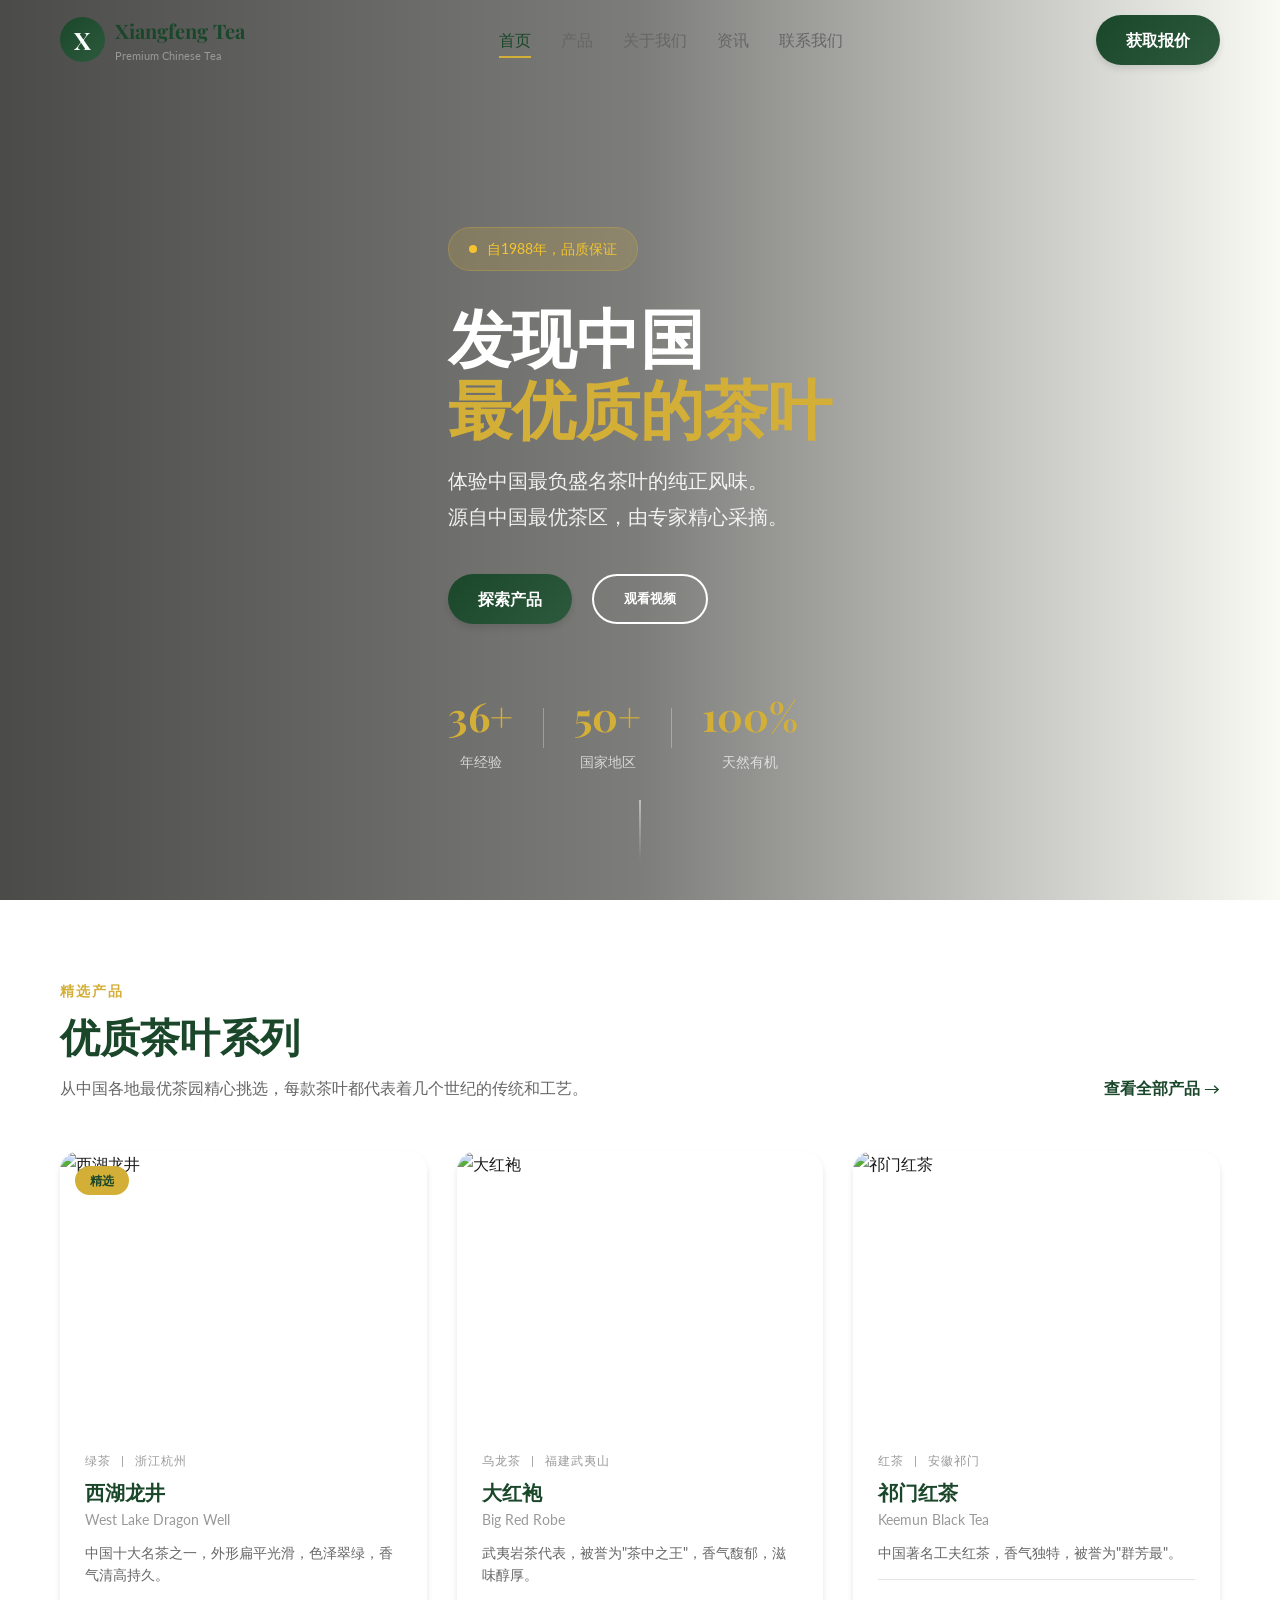
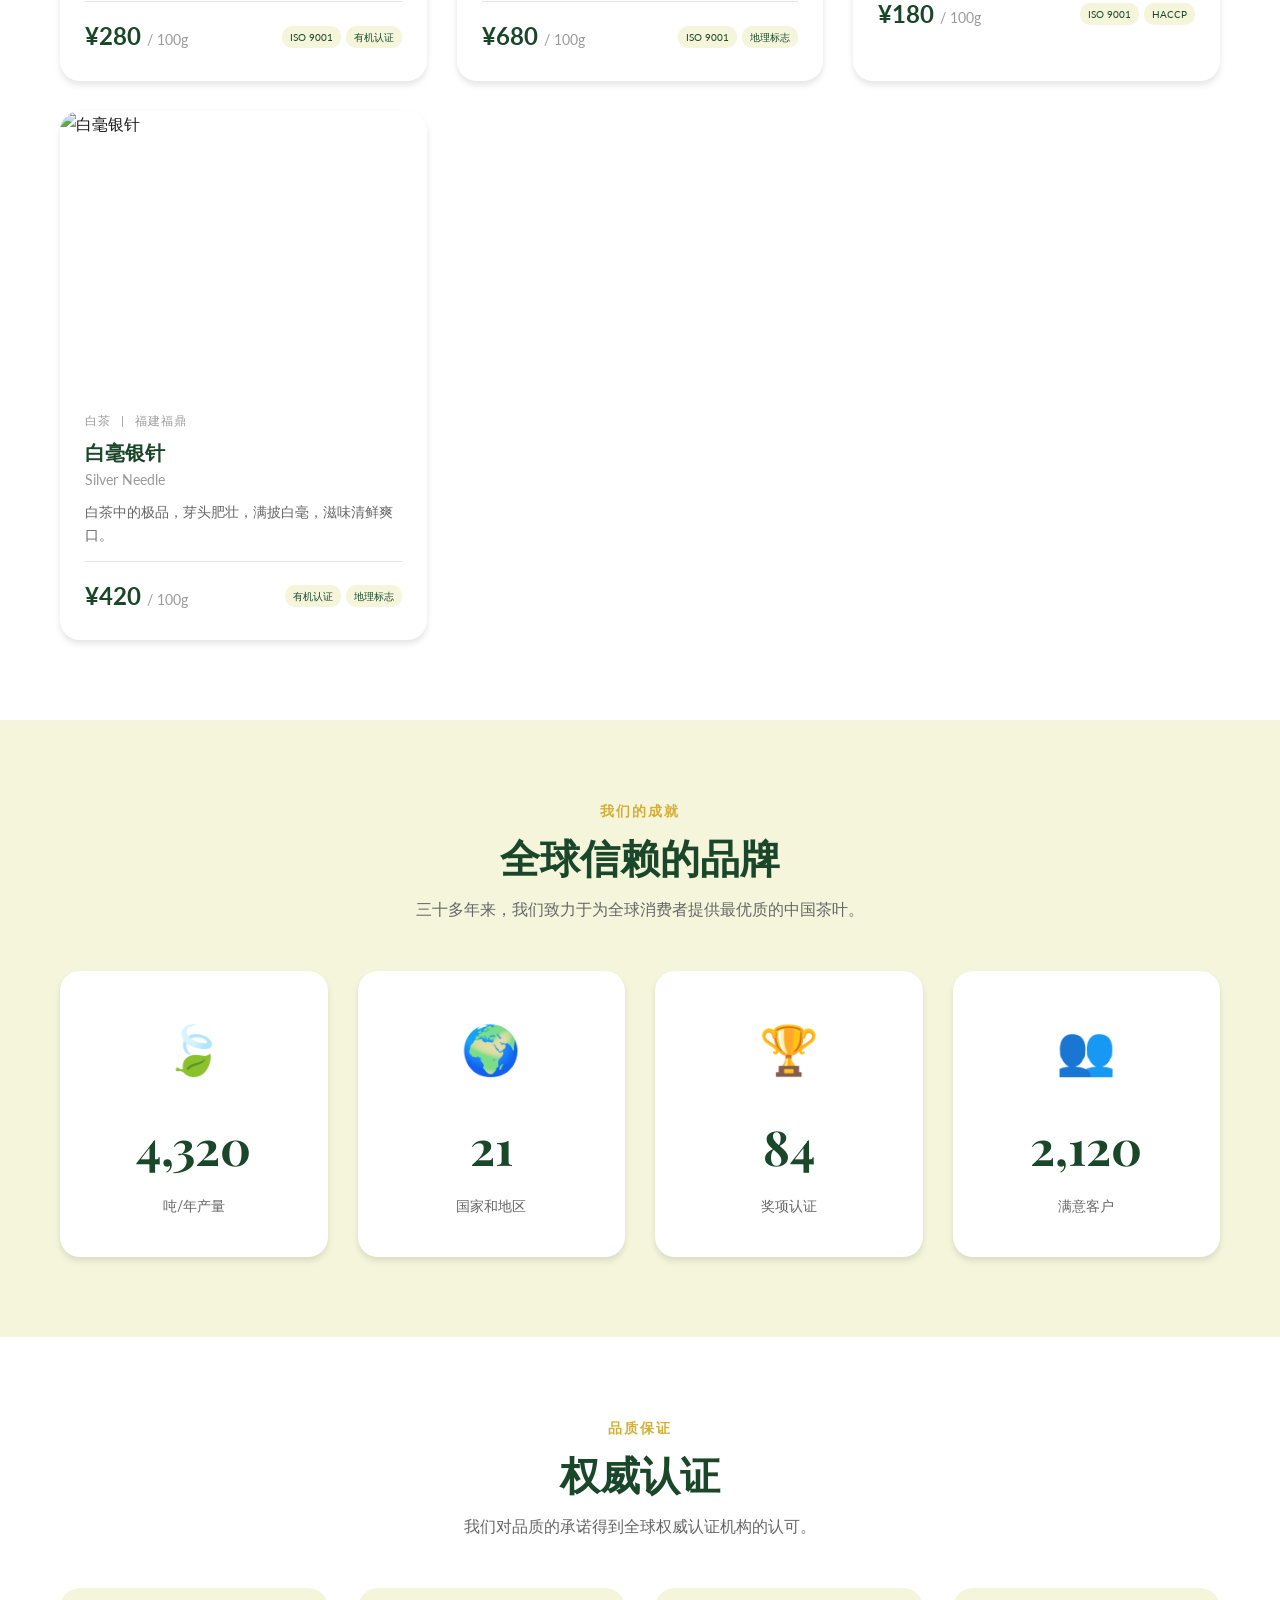
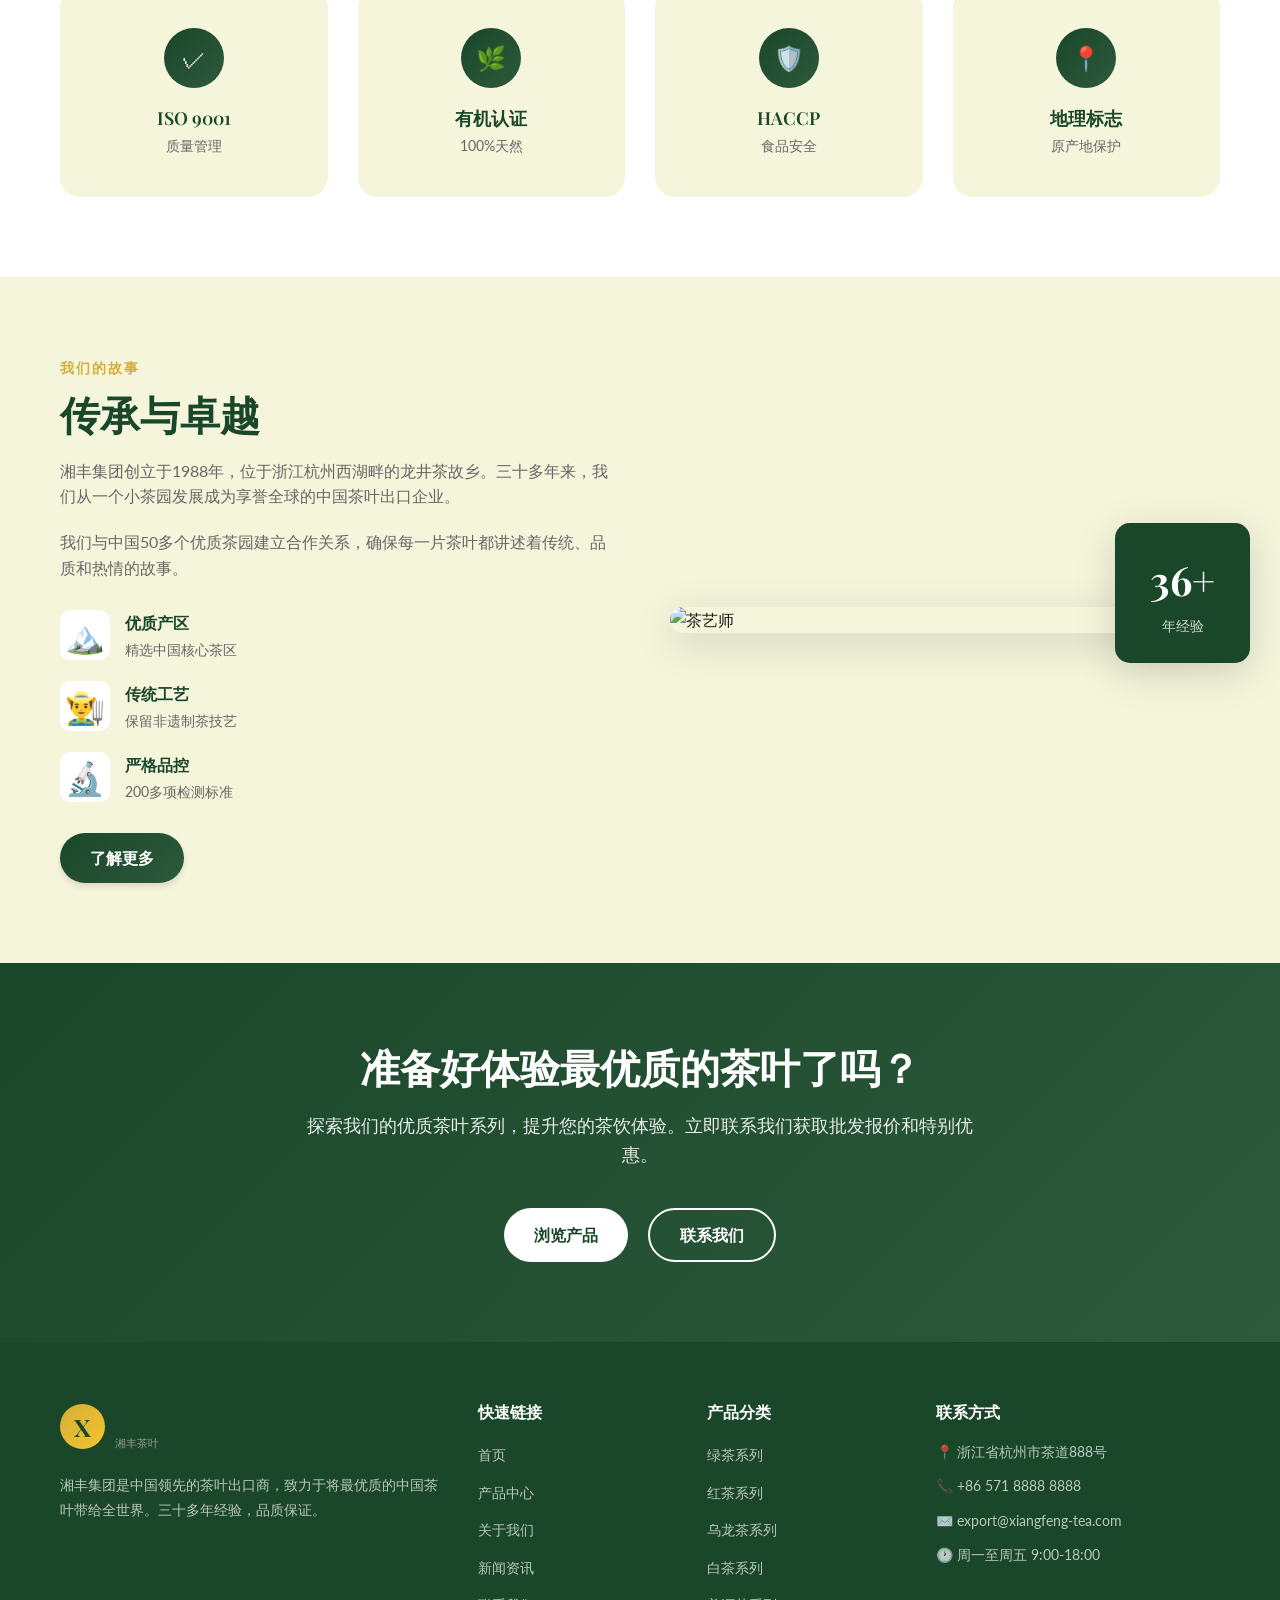
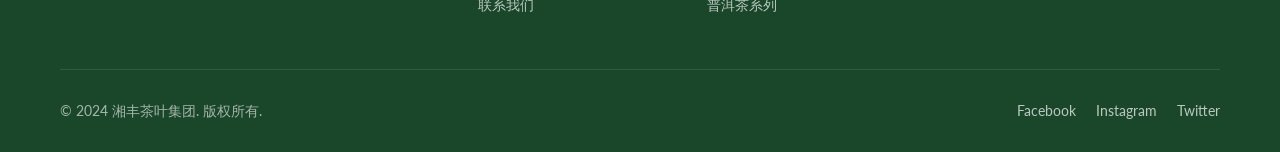
==== index.html @ f3b67da8 "Add files via upload" ====
<!DOCTYPE html>
<html lang="zh-CN">
<head>
    <meta charset="UTF-8">
    <meta name="viewport" content="width=device-width, initial-scale=1.0">
    <meta name="description" content="湘丰集团 - 中国优质茶叶出口商。提供西湖龙井、大红袍、祁门红茶等优质绿茶、红茶、乌龙茶。36年专业茶叶出口经验，出口50多个国家。">
    <meta name="keywords" content="中国茶叶,绿茶,红茶,乌龙茶,普洱茶,白茶,茶叶出口,湘丰茶叶">
    <meta name="author" content="Xiangfeng Tea Group">
    
    <!-- Open Graph -->
    <meta property="og:title" content="湘丰茶叶 - 优质中国茶叶出口">
    <meta property="og:description" content="36年专业茶叶出口经验，出口50多个国家和地区">
    <meta property="og:type" content="website">
    <meta property="og:url" content="https://xiangfeng-tea.github.io">
    <meta property="og:image" content="https://trae-api-cn.mchost.guru/api/ide/v1/text_to_image?prompt=Beautiful%20Chinese%20tea%20garden%20misty%20morning%20mountains%20traditional%20architecture&image_size=landscape_16_9">
    
    <title>湘丰茶叶 - 优质中国茶叶出口 | Premium Chinese Tea Export</title>
    
    <link rel="canonical" href="https://xiangfeng-tea.github.io">
    <link rel="stylesheet" href="styles.css">
    <link href="https://fonts.googleapis.com/css2?family=Lato:wght@300;400;700&family=Playfair+Display:wght@400;500;600;700&display=swap" rel="stylesheet">
</head>
<body>
    <!-- Header -->
    <header class="header">
        <div class="container header-content">
            <a href="index.html" class="logo">
                <div class="logo-icon">X</div>
                <div class="logo-text">
                    <span>Xiangfeng Tea</span>
                    <small>Premium Chinese Tea</small>
                </div>
            </a>
            <nav class="nav">
                <a href="index.html" class="active">首页</a>
                <a href="products.html">产品</a>
                <a href="about.html">关于我们</a>
                <a href="news.html">资讯</a>
                <a href="contact.html">联系我们</a>
            </nav>
            <a href="contact.html" class="btn-primary">获取报价</a>
            <button class="mobile-menu-btn" onclick="toggleMobileMenu()">☰</button>
        </div>
    </header>

    <!-- Mobile Menu -->
    <div class="mobile-menu" id="mobileMenu">
        <a href="index.html" class="active">首页</a>
        <a href="products.html">产品</a>
        <a href="about.html">关于我们</a>
        <a href="news.html">资讯</a>
        <a href="contact.html">联系我们</a>
    </div>

    <!-- Hero Section -->
    <section class="hero">
        <div class="hero-bg"></div>
        <div class="hero-overlay"></div>
        <div class="container hero-content">
            <div class="hero-badge">
                <span class="pulse"></span>
                自1988年，品质保证
            </div>
            <h1>
                发现中国<br>
                <span class="gold">最优质的茶叶</span>
            </h1>
            <p>
                体验中国最负盛名茶叶的纯正风味。<br>
                源自中国最优茶区，由专家精心采摘。
            </p>
            <div class="hero-buttons">
                <a href="products.html" class="btn-primary">探索产品</a>
                <button class="btn-outline">观看视频</button>
            </div>
            <div class="hero-stats">
                <div class="stat">
                    <strong>36+</strong>
                    <span>年经验</span>
                </div>
                <div class="stat-divider"></div>
                <div class="stat">
                    <strong>50+</strong>
                    <span>国家地区</span>
                </div>
                <div class="stat-divider"></div>
                <div class="stat">
                    <strong>100%</strong>
                    <span>天然有机</span>
                </div>
            </div>
        </div>
        <div class="scroll-hint">
            <div class="scroll-line"></div>
        </div>
    </section>

    <!-- Featured Products -->
    <section class="section products-section">
        <div class="container">
            <div class="section-header">
                <div>
                    <span class="tagline">精选产品</span>
                    <h2>优质茶叶系列</h2>
                    <p class="section-desc">
                        从中国各地最优茶园精心挑选，每款茶叶都代表着几个世纪的传统和工艺。
                    </p>
                </div>
                <a href="products.html" class="link-arrow">查看全部产品 →</a>
            </div>
            <div class="products-grid">
                <!-- Product 1 -->
                <article class="product-card">
                    <div class="product-image">
                        <img src="https://trae-api-cn.mchost.guru/api/ide/v1/text_to_image?prompt=Premium%20Chinese%20green%20tea%20leaves%20in%20elegant%20ceramic%20container%20traditional%20Chinese%20style&image_size=landscape_4_3" alt="西湖龙井">
                        <div class="product-overlay">
                            <a href="product-dragon-well.html" class="btn-view">查看详情</a>
                        </div>
                        <span class="product-badge">精选</span>
                    </div>
                    <div class="product-info">
                        <div class="product-meta">
                            <span>绿茶</span>
                            <span>|</span>
                            <span>浙江杭州</span>
                        </div>
                        <h3>西湖龙井</h3>
                        <p class="product-origin">West Lake Dragon Well</p>
                        <p class="product-desc">中国十大名茶之一，外形扁平光滑，色泽翠绿，香气清高持久。</p>
                        <div class="product-footer">
                            <div class="price">¥280 <small>/ 100g</small></div>
                            <div class="cert-tags">
                                <span>ISO 9001</span>
                                <span>有机认证</span>
                            </div>
                        </div>
                    </div>
                </article>

                <!-- Product 2 -->
                <article class="product-card">
                    <div class="product-image">
                        <img src="https://trae-api-cn.mchost.guru/api/ide/v1/text_to_image?prompt=Premium%20oolong%20tea%20Da%20Hong%20Pao%20in%20elegant%20wooden%20box%20traditional%20style&image_size=landscape_4_3" alt="大红袍">
                        <div class="product-overlay">
                            <a href="product-da-hong-pao.html" class="btn-view">查看详情</a>
                        </div>
                    </div>
                    <div class="product-info">
                        <div class="product-meta">
                            <span>乌龙茶</span>
                            <span>|</span>
                            <span>福建武夷山</span>
                        </div>
                        <h3>大红袍</h3>
                        <p class="product-origin">Big Red Robe</p>
                        <p class="product-desc">武夷岩茶代表，被誉为"茶中之王"，香气馥郁，滋味醇厚。</p>
                        <div class="product-footer">
                            <div class="price">¥680 <small>/ 100g</small></div>
                            <div class="cert-tags">
                                <span>ISO 9001</span>
                                <span>地理标志</span>
                            </div>
                        </div>
                    </div>
                </article>

                <!-- Product 3 -->
                <article class="product-card">
                    <div class="product-image">
                        <img src="https://trae-api-cn.mchost.guru/api/ide/v1/text_to_image?prompt=Premium%20Chinese%20black%20tea%20Keemun%20in%20golden%20packaging%20elegant%20presentation&image_size=landscape_4_3" alt="祁门红茶">
                        <div class="product-overlay">
                            <a href="product-keemun.html" class="btn-view">查看详情</a>
                        </div>
                    </div>
                    <div class="product-info">
                        <div class="product-meta">
                            <span>红茶</span>
                            <span>|</span>
                            <span>安徽祁门</span>
                        </div>
                        <h3>祁门红茶</h3>
                        <p class="product-origin">Keemun Black Tea</p>
                        <p class="product-desc">中国著名工夫红茶，香气独特，被誉为"群芳最"。</p>
                        <div class="product-footer">
                            <div class="price">¥180 <small>/ 100g</small></div>
                            <div class="cert-tags">
                                <span>ISO 9001</span>
                                <span>HACCP</span>
                            </div>
                        </div>
                    </div>
                </article>

                <!-- Product 4 -->
                <article class="product-card">
                    <div class="product-image">
                        <img src="https://trae-api-cn.mchost.guru/api/ide/v1/text_to_image?prompt=Premium%20white%20tea%20Silver%20Needle%20in%20glass%20jar%20soft%20light%20elegant%20display&image_size=landscape_4_3" alt="白毫银针">
                        <div class="product-overlay">
                            <a href="product-silver-needle.html" class="btn-view">查看详情</a>
                        </div>
                    </div>
                    <div class="product-info">
                        <div class="product-meta">
                            <span>白茶</span>
                            <span>|</span>
                            <span>福建福鼎</span>
                        </div>
                        <h3>白毫银针</h3>
                        <p class="product-origin">Silver Needle</p>
                        <p class="product-desc">白茶中的极品，芽头肥壮，满披白毫，滋味清鲜爽口。</p>
                        <div class="product-footer">
                            <div class="price">¥420 <small>/ 100g</small></div>
                            <div class="cert-tags">
                                <span>有机认证</span>
                                <span>地理标志</span>
                            </div>
                        </div>
                    </div>
                </article>
            </div>
        </div>
    </section>

    <!-- Stats Section -->
    <section class="section stats-section">
        <div class="container">
            <div class="section-header centered">
                <span class="tagline">我们的成就</span>
                <h2>全球信赖的品牌</h2>
                <p class="section-desc">
                    三十多年来，我们致力于为全球消费者提供最优质的中国茶叶。
                </p>
            </div>
            <div class="stats-grid">
                <div class="stat-card">
                    <div class="stat-icon">🍃</div>
                    <div class="stat-number" data-target="10000">0</div>
                    <div class="stat-label">吨/年产量</div>
                </div>
                <div class="stat-card">
                    <div class="stat-icon">🌍</div>
                    <div class="stat-number" data-target="50">0</div>
                    <div class="stat-label">国家和地区</div>
                </div>
                <div class="stat-card">
                    <div class="stat-icon">🏆</div>
                    <div class="stat-number" data-target="200">0</div>
                    <div class="stat-label">奖项认证</div>
                </div>
                <div class="stat-card">
                    <div class="stat-icon">👥</div>
                    <div class="stat-number" data-target="5000">0</div>
                    <div class="stat-label">满意客户</div>
                </div>
            </div>
        </div>
    </section>

    <!-- Certifications -->
    <section class="section cert-section">
        <div class="container">
            <div class="section-header centered">
                <span class="tagline">品质保证</span>
                <h2>权威认证</h2>
                <p class="section-desc">
                    我们对品质的承诺得到全球权威认证机构的认可。
                </p>
            </div>
            <div class="cert-grid">
                <div class="cert-card">
                    <div class="cert-icon">✓</div>
                    <h3>ISO 9001</h3>
                    <p>质量管理</p>
                </div>
                <div class="cert-card">
                    <div class="cert-icon">🌿</div>
                    <h3>有机认证</h3>
                    <p>100%天然</p>
                </div>
                <div class="cert-card">
                    <div class="cert-icon">🛡️</div>
                    <h3>HACCP</h3>
                    <p>食品安全</p>
                </div>
                <div class="cert-card">
                    <div class="cert-icon">📍</div>
                    <h3>地理标志</h3>
                    <p>原产地保护</p>
                </div>
            </div>
        </div>
    </section>

    <!-- About Preview -->
    <section class="section about-preview">
        <div class="container">
            <div class="about-grid">
                <div class="about-content">
                    <span class="tagline">我们的故事</span>
                    <h2>传承与卓越</h2>
                    <p>
                        湘丰集团创立于1988年，位于浙江杭州西湖畔的龙井茶故乡。三十多年来，我们从一个小茶园发展成为享誉全球的中国茶叶出口企业。
                    </p>
                    <p>
                        我们与中国50多个优质茶园建立合作关系，确保每一片茶叶都讲述着传统、品质和热情的故事。
                    </p>
                    <div class="about-features">
                        <div class="feature">
                            <span class="feature-icon">🏔️</span>
                            <div>
                                <strong>优质产区</strong>
                                <p>精选中国核心茶区</p>
                            </div>
                        </div>
                        <div class="feature">
                            <span class="feature-icon">👨‍🌾</span>
                            <div>
                                <strong>传统工艺</strong>
                                <p>保留非遗制茶技艺</p>
                            </div>
                        </div>
                        <div class="feature">
                            <span class="feature-icon">🔬</span>
                            <div>
                                <strong>严格品控</strong>
                                <p>200多项检测标准</p>
                            </div>
                        </div>
                    </div>
                    <a href="about.html" class="btn-primary">了解更多</a>
                </div>
                <div class="about-image">
                    <img src="https://trae-api-cn.mchost.guru/api/ide/v1/text_to_image?prompt=Traditional%20Chinese%20tea%20ceremony%20master%20preparing%20tea%20elegant%20setting%20soft%20lighting&image_size=landscape_4_3" alt="茶艺师">
                    <div class="experience-badge">
                        <strong>36+</strong>
                        <span>年经验</span>
                    </div>
                </div>
            </div>
        </div>
    </section>

    <!-- CTA Section -->
    <section class="section cta-section">
        <div class="container">
            <div class="cta-content">
                <h2>准备好体验最优质的茶叶了吗？</h2>
                <p>探索我们的优质茶叶系列，提升您的茶饮体验。立即联系我们获取批发报价和特别优惠。</p>
                <div class="cta-buttons">
                    <a href="products.html" class="btn-white">浏览产品</a>
                    <a href="contact.html" class="btn-outline-white">联系我们</a>
                </div>
            </div>
        </div>
    </section>

    <!-- Footer -->
    <footer class="footer">
        <div class="container">
            <div class="footer-grid">
                <div class="footer-brand">
                    <div class="logo">
                        <div class="logo-icon gold">X</div>
                        <div class="logo-text">
                            <span>Xiangfeng Tea</span>
                            <small>湘丰茶叶</small>
                        </div>
                    </div>
                    <p>湘丰集团是中国领先的茶叶出口商，致力于将最优质的中国茶叶带给全世界。三十多年经验，品质保证。</p>
                </div>
                <div class="footer-links">
                    <h4>快速链接</h4>
                    <ul>
                        <li><a href="index.html">首页</a></li>
                        <li><a href="products.html">产品中心</a></li>
                        <li><a href="about.html">关于我们</a></li>
                        <li><a href="news.html">新闻资讯</a></li>
                        <li><a href="contact.html">联系我们</a></li>
                    </ul>
                </div>
                <div class="footer-links">
                    <h4>产品分类</h4>
                    <ul>
                        <li><a href="products.html">绿茶系列</a></li>
                        <li><a href="products.html">红茶系列</a></li>
                        <li><a href="products.html">乌龙茶系列</a></li>
                        <li><a href="products.html">白茶系列</a></li>
                        <li><a href="products.html">普洱茶系列</a></li>
                    </ul>
                </div>
                <div class="footer-contact">
                    <h4>联系方式</h4>
                    <ul>
                        <li>📍 浙江省杭州市茶道888号</li>
                        <li>📞 +86 571 8888 8888</li>
                        <li>✉️ export@xiangfeng-tea.com</li>
                        <li>🕐 周一至周五 9:00-18:00</li>
                    </ul>
                </div>
            </div>
            <div class="footer-bottom">
                <p>&copy; 2024 湘丰茶叶集团. 版权所有.</p>
                <div class="social-links">
                    <a href="#">Facebook</a>
                    <a href="#">Instagram</a>
                    <a href="#">Twitter</a>
                </div>
            </div>
        </div>
    </footer>

    <script>
        // Mobile Menu Toggle
        function toggleMobileMenu() {
            const menu = document.getElementById('mobileMenu');
            menu.classList.toggle('active');
        }

        // Animate Numbers
        function animateNumbers() {
            const numbers = document.querySelectorAll('.stat-number');
            numbers.forEach(num => {
                const target = parseInt(num.dataset.target);
                const duration = 2000;
                const step = target / (duration / 16);
                let current = 0;
                
                const timer = setInterval(() => {
                    current += step;
                    if (current >= target) {
                        num.textContent = target.toLocaleString() + '+';
                        clearInterval(timer);
                    } else {
                        num.textContent = Math.floor(current).toLocaleString();
                    }
                }, 16);
            });
        }

        // Intersection Observer for animations
        const observer = new IntersectionObserver((entries) => {
            entries.forEach(entry => {
                if (entry.isIntersecting) {
                    animateNumbers();
                    observer.disconnect();
                }
            });
        }, { threshold: 0.3 });

        const statsSection = document.querySelector('.stats-section');
        if (statsSection) {
            observer.observe(statsSection);
        }

        // Header scroll effect
        window.addEventListener('scroll', () => {
            const header = document.querySelector('.header');
            if (window.scrollY > 50) {
                header.classList.add('scrolled');
            } else {
                header.classList.remove('scrolled');
            }
        });
    </script>
</body>
</html>
---- styles.css ----
/* ============================================
   XIANGFENG TEA - Premium Tea Export Website
   ============================================ */

/* ========== CSS Variables ========== */
:root {
    --primary: #1a472a;
    --primary-light: #2d5a3d;
    --secondary: #d4af37;
    --secondary-light: #f4c430;
    --cream: #f5f5dc;
    --cream-light: #fafaf5;
    --white: #ffffff;
    --text-dark: #1a1a1a;
    --text-gray: #666666;
    --text-light: #999999;
    --border: #e5e5e5;
    --shadow: 0 4px 6px rgba(0, 0, 0, 0.1);
    --shadow-lg: 0 10px 40px rgba(0, 0, 0, 0.15);
    --transition: all 0.3s ease;
}

/* ========== Reset & Base ========== */
* {
    margin: 0;
    padding: 0;
    box-sizing: border-box;
}

html {
    scroll-behavior: smooth;
}

body {
    font-family: 'Lato', sans-serif;
    font-size: 16px;
    line-height: 1.6;
    color: var(--text-dark);
    background: var(--cream-light);
}

img {
    max-width: 100%;
    height: auto;
    display: block;
}

a {
    text-decoration: none;
    color: inherit;
}

ul {
    list-style: none;
}

/* ========== Typography ========== */
h1, h2, h3, h4, h5, h6 {
    font-family: 'Playfair Display', serif;
    font-weight: 600;
    line-height: 1.2;
    color: var(--primary);
}

h1 { font-size: 3rem; }
h2 { font-size: 2.5rem; }
h3 { font-size: 1.75rem; }
h4 { font-size: 1.25rem; }

/* ========== Container ========== */
.container {
    max-width: 1200px;
    margin: 0 auto;
    padding: 0 20px;
}

/* ========== Section ========== */
.section {
    padding: 80px 0;
}

.section-header {
    display: flex;
    justify-content: space-between;
    align-items: flex-end;
    margin-bottom: 50px;
}

.section-header.centered {
    flex-direction: column;
    align-items: center;
    text-align: center;
}

.tagline {
    display: block;
    font-size: 0.875rem;
    font-weight: 600;
    text-transform: uppercase;
    letter-spacing: 2px;
    color: var(--secondary);
    margin-bottom: 10px;
}

.section-desc {
    color: var(--text-gray);
    max-width: 600px;
    margin-top: 15px;
}

/* ========== Header ========== */
.header {
    position: fixed;
    top: 0;
    left: 0;
    right: 0;
    z-index: 1000;
    padding: 15px 0;
    transition: var(--transition);
}

.header.scrolled {
    background: rgba(255, 255, 255, 0.95);
    backdrop-filter: blur(10px);
    box-shadow: var(--shadow);
}

.header-content {
    display: flex;
    justify-content: space-between;
    align-items: center;
}

.logo {
    display: flex;
    align-items: center;
    gap: 10px;
}

.logo-icon {
    width: 45px;
    height: 45px;
    background: linear-gradient(135deg, var(--primary), var(--primary-light));
    border-radius: 50%;
    display: flex;
    align-items: center;
    justify-content: center;
    color: white;
    font-family: 'Playfair Display', serif;
    font-size: 1.5rem;
    font-weight: 700;
}

.logo-icon.gold {
    background: linear-gradient(135deg, var(--secondary), var(--secondary-light));
    color: var(--primary);
}

.logo-text {
    display: flex;
    flex-direction: column;
}

.logo-text span {
    font-family: 'Playfair Display', serif;
    font-size: 1.25rem;
    font-weight: 700;
    color: var(--primary);
}

.logo-text small {
    font-size: 0.7rem;
    color: var(--text-light);
}

.nav {
    display: flex;
    gap: 30px;
}

.nav a {
    font-weight: 500;
    color: var(--text-gray);
    transition: var(--transition);
    position: relative;
}

.nav a:hover,
.nav a.active {
    color: var(--primary);
}

.nav a.active::after {
    content: '';
    position: absolute;
    bottom: -5px;
    left: 0;
    width: 100%;
    height: 2px;
    background: var(--secondary);
}

/* ========== Mobile Menu ========== */
.mobile-menu-btn {
    display: none;
    background: none;
    border: none;
    font-size: 1.5rem;
    cursor: pointer;
}

.mobile-menu {
    display: none;
    position: fixed;
    top: 75px;
    left: 0;
    right: 0;
    background: white;
    padding: 20px;
    box-shadow: var(--shadow);
    z-index: 999;
}

.mobile-menu.active {
    display: block;
}

.mobile-menu a {
    display: block;
    padding: 12px 0;
    border-bottom: 1px solid var(--border);
    color: var(--text-gray);
}

/* ========== Buttons ========== */
.btn-primary {
    display: inline-flex;
    align-items: center;
    justify-content: center;
    padding: 12px 30px;
    background: linear-gradient(135deg, var(--primary), var(--primary-light));
    color: white;
    border-radius: 50px;
    font-weight: 600;
    transition: var(--transition);
    box-shadow: var(--shadow);
}

.btn-primary:hover {
    transform: translateY(-2px);
    box-shadow: var(--shadow-lg);
}

.btn-secondary {
    display: inline-flex;
    align-items: center;
    justify-content: center;
    padding: 12px 30px;
    background: linear-gradient(135deg, var(--secondary), var(--secondary-light));
    color: var(--primary);
    border-radius: 50px;
    font-weight: 600;
    transition: var(--transition);
}

.btn-outline {
    display: inline-flex;
    align-items: center;
    justify-content: center;
    padding: 12px 30px;
    background: transparent;
    border: 2px solid white;
    color: white;
    border-radius: 50px;
    font-weight: 600;
    transition: var(--transition);
}

.btn-outline:hover {
    background: white;
    color: var(--primary);
}

.btn-white {
    display: inline-flex;
    align-items: center;
    justify-content: center;
    padding: 12px 30px;
    background: white;
    color: var(--primary);
    border-radius: 50px;
    font-weight: 600;
    transition: var(--transition);
}

.btn-outline-white {
    display: inline-flex;
    align-items: center;
    justify-content: center;
    padding: 12px 30px;
    background: transparent;
    border: 2px solid white;
    color: white;
    border-radius: 50px;
    font-weight: 600;
    transition: var(--transition);
}

.link-arrow {
    color: var(--primary);
    font-weight: 600;
    transition: var(--transition);
}

.link-arrow:hover {
    color: var(--secondary);
}

/* ========== Hero Section ========== */
.hero {
    position: relative;
    min-height: 100vh;
    display: flex;
    align-items: center;
    overflow: hidden;
}

.hero-bg {
    position: absolute;
    inset: 0;
    background: url('https://trae-api-cn.mchost.guru/api/ide/v1/text_to_image?prompt=Beautiful%20Chinese%20tea%20garden%20misty%20morning%20mountains%20traditional%20architecture%20peaceful%20landscape&image_size=landscape_16_9') center/cover no-repeat;
}

.hero-overlay {
    position: absolute;
    inset: 0;
    background: linear-gradient(to right, rgba(0,0,0,0.7) 0%, rgba(0,0,0,0.5) 50%, transparent 100%);
}

.hero-content {
    position: relative;
    z-index: 1;
    max-width: 700px;
    padding-top: 100px;
}

.hero-badge {
    display: inline-flex;
    align-items: center;
    gap: 10px;
    padding: 10px 20px;
    background: rgba(212, 175, 55, 0.2);
    border: 1px solid rgba(212, 175, 55, 0.3);
    border-radius: 50px;
    color: #f4c430;
    font-size: 0.875rem;
    margin-bottom: 30px;
}

.pulse {
    width: 8px;
    height: 8px;
    background: #f4c430;
    border-radius: 50%;
    animation: pulse 2s infinite;
}

@keyframes pulse {
    0%, 100% { opacity: 1; transform: scale(1); }
    50% { opacity: 0.5; transform: scale(1.2); }
}

.hero h1 {
    font-size: 4rem;
    color: white;
    margin-bottom: 20px;
    line-height: 1.1;
}

.hero h1 .gold {
    color: var(--secondary);
}

.hero p {
    font-size: 1.25rem;
    color: rgba(255, 255, 255, 0.9);
    margin-bottom: 40px;
    line-height: 1.8;
}

.hero-buttons {
    display: flex;
    gap: 20px;
    margin-bottom: 60px;
}

.hero-stats {
    display: flex;
    gap: 30px;
    align-items: center;
}

.hero-stats .stat {
    text-align: center;
}

.hero-stats strong {
    display: block;
    font-size: 2.5rem;
    color: var(--secondary);
    font-family: 'Playfair Display', serif;
}

.hero-stats span {
    font-size: 0.875rem;
    color: rgba(255, 255, 255, 0.7);
}

.stat-divider {
    width: 1px;
    height: 40px;
    background: rgba(255, 255, 255, 0.3);
}

.scroll-hint {
    position: absolute;
    bottom: 40px;
    left: 50%;
    transform: translateX(-50%);
}

.scroll-line {
    width: 1px;
    height: 60px;
    background: linear-gradient(to bottom, white, transparent);
    animation: scroll 2s infinite;
}

@keyframes scroll {
    0% { transform: scaleY(0); transform-origin: top; }
    50% { transform: scaleY(1); transform-origin: top; }
    51% { transform: scaleY(1); transform-origin: bottom; }
    100% { transform: scaleY(0); transform-origin: bottom; }
}

/* ========== Products Section ========== */
.products-section {
    background: white;
}

.products-grid {
    display: grid;
    grid-template-columns: repeat(auto-fit, minmax(280px, 1fr));
    gap: 30px;
}

.product-card {
    background: white;
    border-radius: 20px;
    overflow: hidden;
    box-shadow: var(--shadow);
    transition: var(--transition);
}

.product-card:hover {
    transform: translateY(-10px);
    box-shadow: var(--shadow-lg);
}

.product-image {
    position: relative;
    aspect-ratio: 4/3;
    overflow: hidden;
}

.product-image img {
    width: 100%;
    height: 100%;
    object-fit: cover;
    transition: var(--transition);
}

.product-card:hover .product-image img {
    transform: scale(1.1);
}

.product-overlay {
    position: absolute;
    inset: 0;
    background: rgba(0, 0, 0, 0.5);
    display: flex;
    align-items: center;
    justify-content: center;
    opacity: 0;
    transition: var(--transition);
}

.product-card:hover .product-overlay {
    opacity: 1;
}

.btn-view {
    padding: 10px 25px;
    background: white;
    color: var(--primary);
    border-radius: 50px;
    font-weight: 600;
    transition: var(--transition);
}

.btn-view:hover {
    background: var(--secondary);
    color: var(--primary);
}

.product-badge {
    position: absolute;
    top: 15px;
    left: 15px;
    padding: 5px 15px;
    background: var(--secondary);
    color: var(--primary);
    font-size: 0.75rem;
    font-weight: 700;
    border-radius: 50px;
}

.product-info {
    padding: 25px;
}

.product-meta {
    display: flex;
    gap: 10px;
    font-size: 0.75rem;
    color: var(--text-light);
    text-transform: uppercase;
    letter-spacing: 1px;
    margin-bottom: 10px;
}

.product-info h3 {
    font-size: 1.25rem;
    margin-bottom: 5px;
}

.product-origin {
    font-size: 0.875rem;
    color: var(--text-light);
    margin-bottom: 10px;
}

.product-desc {
    font-size: 0.875rem;
    color: var(--text-gray);
    margin-bottom: 15px;
    line-height: 1.6;
}

.product-footer {
    display: flex;
    justify-content: space-between;
    align-items: center;
    padding-top: 15px;
    border-top: 1px solid var(--border);
}

.price {
    font-size: 1.5rem;
    font-weight: 700;
    color: var(--primary);
}

.price small {
    font-size: 0.875rem;
    font-weight: 400;
    color: var(--text-light);
}

.cert-tags {
    display: flex;
    gap: 5px;
}

.cert-tags span {
    padding: 3px 8px;
    background: var(--cream);
    color: var(--primary);
    font-size: 0.625rem;
    border-radius: 10px;
}

/* ========== Stats Section ========== */
.stats-section {
    background: var(--cream);
}

.stats-grid {
    display: grid;
    grid-template-columns: repeat(auto-fit, minmax(200px, 1fr));
    gap: 30px;
}

.stat-card {
    background: white;
    padding: 40px 30px;
    border-radius: 20px;
    text-align: center;
    box-shadow: var(--shadow);
    transition: var(--transition);
}

.stat-card:hover {
    transform: translateY(-5px);
}

.stat-icon {
    font-size: 3rem;
    margin-bottom: 20px;
}

.stat-number {
    font-size: 3rem;
    font-weight: 700;
    color: var(--primary);
    font-family: 'Playfair Display', serif;
}

.stat-label {
    font-size: 0.875rem;
    color: var(--text-gray);
    margin-top: 10px;
}

/* ========== Certifications Section ========== */
.cert-section {
    background: white;
}

.cert-grid {
    display: grid;
    grid-template-columns: repeat(auto-fit, minmax(200px, 1fr));
    gap: 30px;
}

.cert-card {
    background: var(--cream);
    padding: 40px 30px;
    border-radius: 20px;
    text-align: center;
    transition: var(--transition);
}

.cert-card:hover {
    transform: translateY(-5px);
    box-shadow: var(--shadow-lg);
}

.cert-icon {
    width: 60px;
    height: 60px;
    background: linear-gradient(135deg, var(--primary), var(--primary-light));
    border-radius: 50%;
    display: flex;
    align-items: center;
    justify-content: center;
    margin: 0 auto 20px;
    font-size: 1.5rem;
    color: white;
}

.cert-card h3 {
    font-size: 1.125rem;
    margin-bottom: 5px;
}

.cert-card p {
    font-size: 0.875rem;
    color: var(--text-gray);
}

/* ========== About Preview ========== */
.about-preview {
    background: var(--cream);
}

.about-grid {
    display: grid;
    grid-template-columns: 1fr 1fr;
    gap: 60px;
    align-items: center;
}

.about-content .tagline {
    text-align: left;
}

.about-content h2 {
    margin-bottom: 20px;
}

.about-content p {
    color: var(--text-gray);
    margin-bottom: 20px;
}

.about-features {
    margin: 30px 0;
}

.feature {
    display: flex;
    gap: 15px;
    margin-bottom: 20px;
}

.feature-icon {
    font-size: 2rem;
    width: 50px;
    height: 50px;
    background: white;
    border-radius: 10px;
    display: flex;
    align-items: center;
    justify-content: center;
    flex-shrink: 0;
}

.feature strong {
    display: block;
    color: var(--primary);
    margin-bottom: 3px;
}

.feature p {
    font-size: 0.875rem;
    margin-bottom: 0;
}

.about-image {
    position: relative;
}

.about-image img {
    border-radius: 20px;
    box-shadow: var(--shadow-lg);
}

.experience-badge {
    position: absolute;
    bottom: -30px;
    right: -30px;
    background: var(--primary);
    color: white;
    padding: 25px 35px;
    border-radius: 15px;
    text-align: center;
    box-shadow: var(--shadow-lg);
}

.experience-badge strong {
    display: block;
    font-size: 2.5rem;
    font-family: 'Playfair Display', serif;
}

.experience-badge span {
    font-size: 0.875rem;
    opacity: 0.8;
}

/* ========== CTA Section ========== */
.cta-section {
    background: linear-gradient(135deg, var(--primary), var(--primary-light));
}

.cta-content {
    text-align: center;
    max-width: 700px;
    margin: 0 auto;
}

.cta-content h2 {
    color: white;
    margin-bottom: 20px;
}

.cta-content p {
    color: rgba(255, 255, 255, 0.9);
    margin-bottom: 40px;
    font-size: 1.125rem;
}

.cta-buttons {
    display: flex;
    gap: 20px;
    justify-content: center;
}

/* ========== Footer ========== */
.footer {
    background: var(--primary);
    color: white;
    padding: 60px 0 30px;
}

.footer-grid {
    display: grid;
    grid-template-columns: 2fr 1fr 1fr 1.5fr;
    gap: 40px;
    margin-bottom: 40px;
}

.footer-brand p {
    color: rgba(255, 255, 255, 0.7);
    margin-top: 20px;
    font-size: 0.875rem;
    line-height: 1.8;
}

.footer-links h4,
.footer-contact h4 {
    color: white;
    margin-bottom: 20px;
    font-size: 1rem;
}

.footer-links ul li {
    margin-bottom: 12px;
}

.footer-links a {
    color: rgba(255, 255, 255, 0.7);
    font-size: 0.875rem;
    transition: var(--transition);
}

.footer-links a:hover {
    color: var(--secondary);
}

.footer-contact ul li {
    color: rgba(255, 255, 255, 0.7);
    font-size: 0.875rem;
    margin-bottom: 12px;
}

.footer-bottom {
    display: flex;
    justify-content: space-between;
    align-items: center;
    padding-top: 30px;
    border-top: 1px solid rgba(255, 255, 255, 0.1);
}

.footer-bottom p {
    font-size: 0.875rem;
    color: rgba(255, 255, 255, 0.6);
}

.social-links {
    display: flex;
    gap: 20px;
}

.social-links a {
    color: rgba(255, 255, 255, 0.7);
    font-size: 0.875rem;
    transition: var(--transition);
}

.social-links a:hover {
    color: var(--secondary);
}

/* ========== Page Header ========== */
.page-header {
    background: var(--cream);
    padding: 150px 0 60px;
    text-align: center;
}

.page-header .tagline {
    text-align: center;
}

/* ========== Products Page ========== */
.filter-section {
    display: flex;
    flex-wrap: wrap;
    gap: 10px;
    margin-bottom: 40px;
}

.filter-btn {
    padding: 10px 25px;
    background: var(--cream);
    border: none;
    border-radius: 50px;
    cursor: pointer;
    font-weight: 500;
    color: var(--text-gray);
    transition: var(--transition);
}

.filter-btn:hover,
.filter-btn.active {
    background: var(--primary);
    color: white;
}

/* ========== About Page ========== */
.timeline {
    position: relative;
    padding-left: 50%;
}

.timeline::before {
    content: '';
    position: absolute;
    left: 50%;
    top: 0;
    bottom: 0;
    width: 2px;
    background: var(--primary);
}

.timeline-item {
    position: relative;
    padding: 30px 0;
}

.timeline-item::before {
    content: '';
    position: absolute;
    left: 50%;
    top: 40px;
    width: 15px;
    height: 15px;
    background: var(--primary);
    border-radius: 50%;
    transform: translateX(-50%);
}

.timeline-item:nth-child(even) {
    text-align: right;
    padding-right: 50%;
    padding-left: 0;
}

.timeline-item:nth-child(odd) {
    padding-left: 50%;
}

.timeline-content {
    background: white;
    padding: 25px;
    border-radius: 15px;
    box-shadow: var(--shadow);
}

.timeline-year {
    font-size: 1.5rem;
    font-weight: 700;
    color: var(--secondary);
    margin-bottom: 10px;
}

.timeline-content h3 {
    margin-bottom: 5px;
}

/* ========== Contact Page ========== */
.contact-grid {
    display: grid;
    grid-template-columns: 1fr 1.5fr;
    gap: 60px;
}

.contact-info-item {
    display: flex;
    gap: 20px;
    margin-bottom: 30px;
}

.contact-info-icon {
    width: 50px;
    height: 50px;
    background: var(--cream);
    border-radius: 12px;
    display: flex;
    align-items: center;
    justify-content: center;
    font-size: 1.5rem;
    flex-shrink: 0;
}

.contact-info-item h4 {
    margin-bottom: 5px;
}

.contact-info-item p {
    color: var(--text-gray);
    font-size: 0.875rem;
}

.contact-form {
    background: white;
    padding: 40px;
    border-radius: 20px;
    box-shadow: var(--shadow);
}

.form-group {
    margin-bottom: 20px;
}

.form-group label {
    display: block;
    font-weight: 500;
    margin-bottom: 8px;
    color: var(--text-dark);
}

.form-group input,
.form-group textarea,
.form-group select {
    width: 100%;
    padding: 15px;
    border: 1px solid var(--border);
    border-radius: 10px;
    font-size: 1rem;
    transition: var(--transition);
}

.form-group input:focus,
.form-group textarea:focus,
.form-group select:focus {
    outline: none;
    border-color: var(--primary);
    box-shadow: 0 0 0 3px rgba(26, 71, 42, 0.1);
}

.form-row {
    display: grid;
    grid-template-columns: 1fr 1fr;
    gap: 20px;
}

.form-group textarea {
    resize: vertical;
    min-height: 150px;
}

.form-submit {
    width: 100%;
    padding: 15px;
    background: linear-gradient(135deg, var(--primary), var(--primary-light));
    color: white;
    border: none;
    border-radius: 10px;
    font-size: 1rem;
    font-weight: 600;
    cursor: pointer;
    transition: var(--transition);
}

.form-submit:hover {
    transform: translateY(-2px);
    box-shadow: var(--shadow-lg);
}

/* ========== News Page ========== */
.news-grid {
    display: grid;
    grid-template-columns: repeat(auto-fit, minmax(350px, 1fr));
    gap: 30px;
}

.news-card {
    background: white;
    border-radius: 20px;
    overflow: hidden;
    box-shadow: var(--shadow);
    transition: var(--transition);
}

.news-card:hover {
    transform: translateY(-5px);
}

.news-card-image {
    aspect-ratio: 16/10;
    overflow: hidden;
}

.news-card-image img {
    width: 100%;
    height: 100%;
    object-fit: cover;
    transition: var(--transition);
}

.news-card:hover .news-card-image img {
    transform: scale(1.05);
}

.news-card-content {
    padding: 25px;
}

.news-card-category {
    display: inline-block;
    padding: 5px 15px;
    background: var(--secondary);
    color: var(--primary);
    font-size: 0.75rem;
    font-weight: 700;
    border-radius: 50px;
    margin-bottom: 15px;
}

.news-card-date {
    font-size: 0.875rem;
    color: var(--text-light);
    margin-bottom: 10px;
}

.news-card h3 {
    font-size: 1.25rem;
    margin-bottom: 10px;
}

.news-card p {
    color: var(--text-gray);
    font-size: 0.875rem;
    margin-bottom: 15px;
}

.read-more {
    color: var(--primary);
    font-weight: 600;
    transition: var(--transition);
}

.read-more:hover {
    color: var(--secondary);
}

/* ========== Responsive ========== */
@media (max-width: 992px) {
    .nav {
        display: none;
    }
    
    .mobile-menu-btn {
        display: block;
    }
    
    .hero h1 {
        font-size: 3rem;
    }
    
    .about-grid {
        grid-template-columns: 1fr;
    }
    
    .footer-grid {
        grid-template-columns: 1fr 1fr;
    }
    
    .contact-grid {
        grid-template-columns: 1fr;
    }
    
    .timeline {
        padding-left: 0;
    }
    
    .timeline::before {
        left: 20px;
    }
    
    .timeline-item:nth-child(odd),
    .timeline-item:nth-child(even) {
        padding-left: 50px;
        padding-right: 0;
        text-align: left;
    }
    
    .timeline-item::before {
        left: 20px;
    }
}

@media (max-width: 768px) {
    h1 { font-size: 2.5rem; }
    h2 { font-size: 2rem; }
    
    .section {
        padding: 60px 0;
    }
    
    .hero h1 {
        font-size: 2.5rem;
    }
    
    .hero-stats {
        flex-wrap: wrap;
        gap: 20px;
    }
    
    .hero-buttons {
        flex-direction: column;
    }
    
    .products-grid {
        grid-template-columns: 1fr;
    }
    
    .stats-grid {
        grid-template-columns: 1fr 1fr;
    }
    
    .cert-grid {
        grid-template-columns: 1fr 1fr;
    }
    
    .footer-grid {
        grid-template-columns: 1fr;
    }
    
    .footer-bottom {
        flex-direction: column;
        gap: 20px;
    }
    
    .form-row {
        grid-template-columns: 1fr;
    }
    
    .news-grid {
        grid-template-columns: 1fr;
    }
    
    .section-header {
        flex-direction: column;
        align-items: flex-start;
        gap: 20px;
    }
}
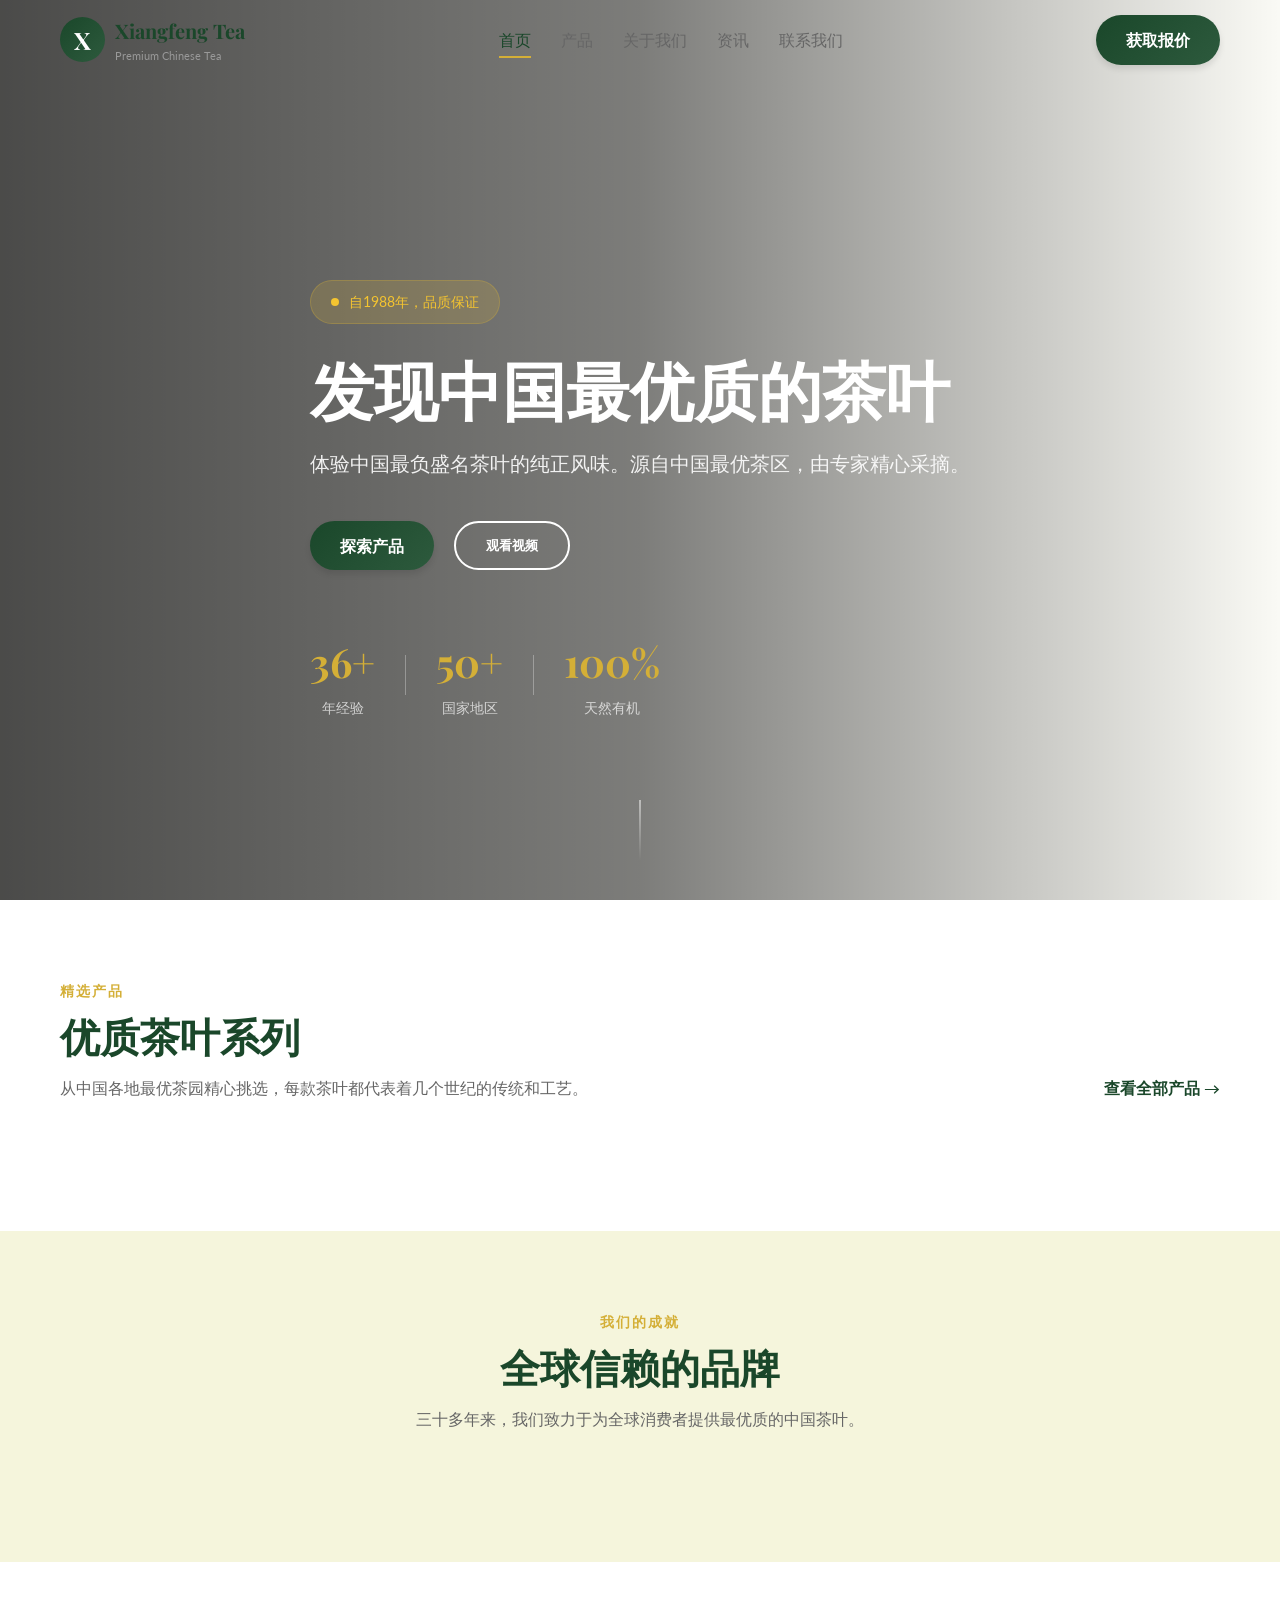
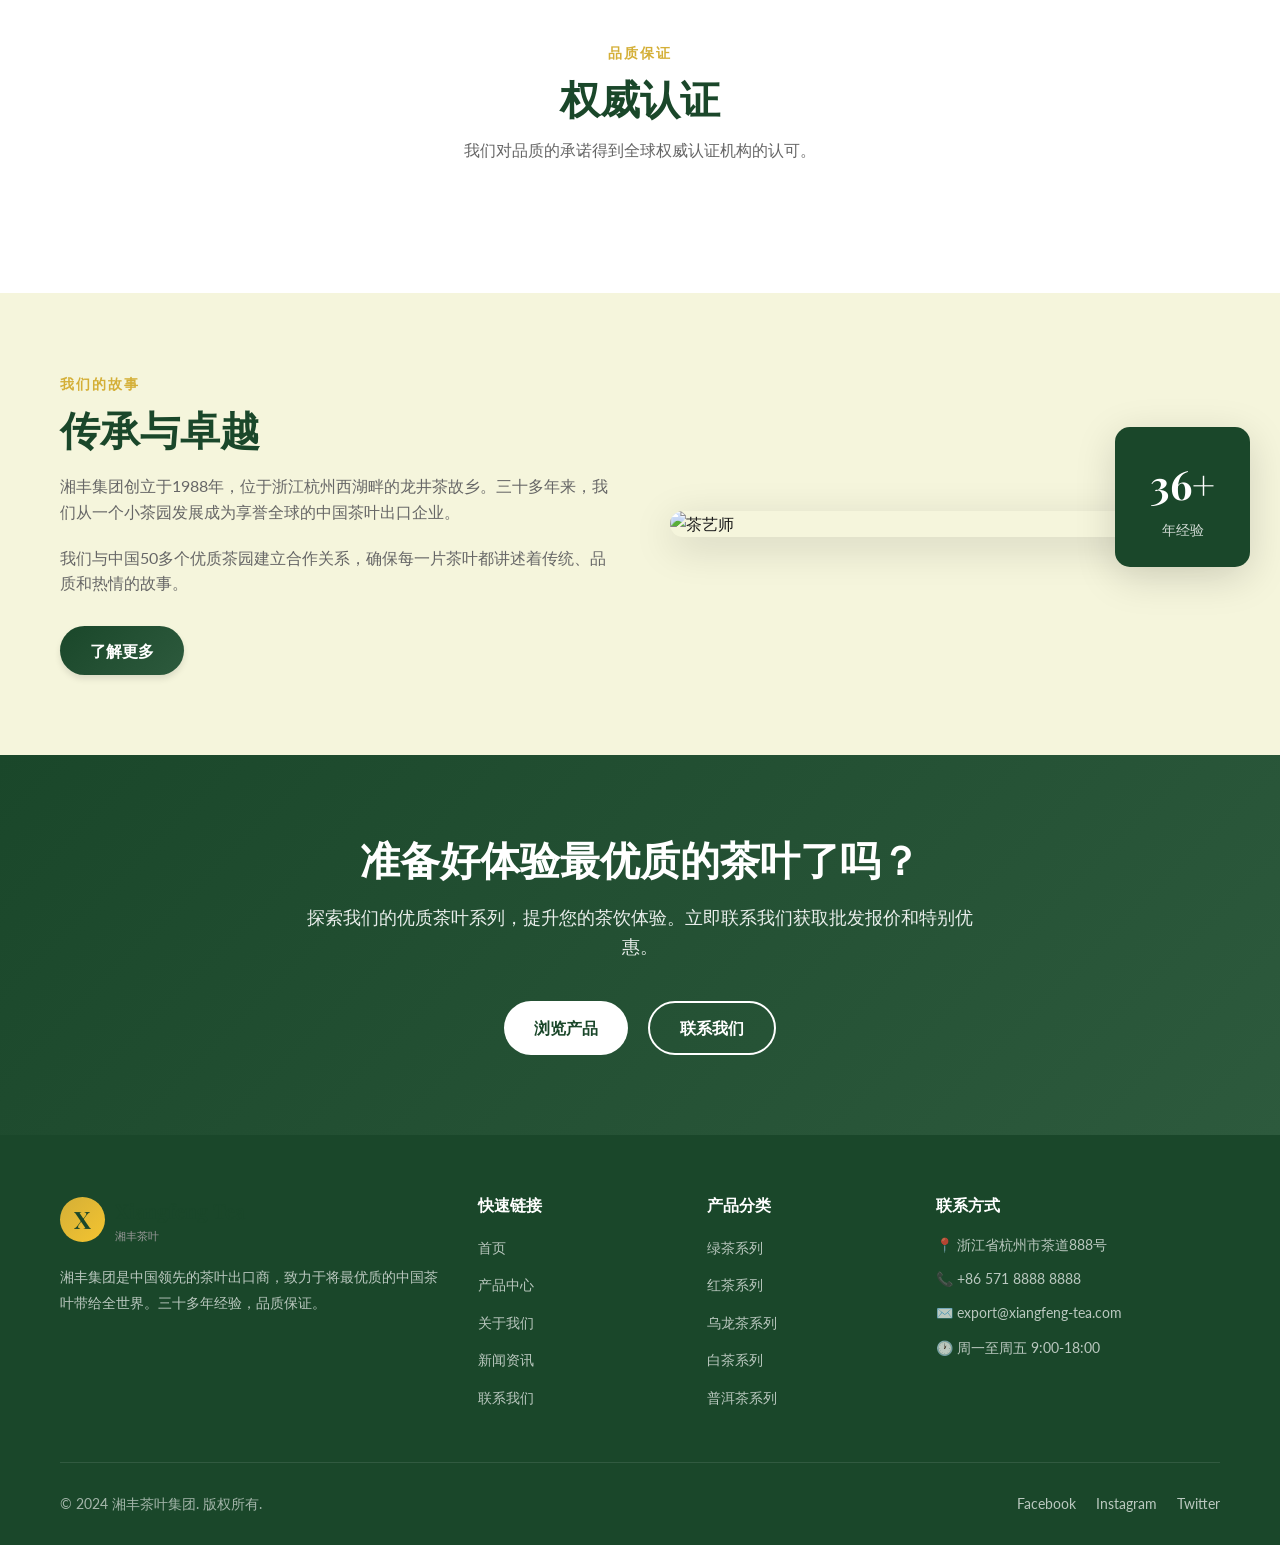
==== commit 6fa0bbe6: "Add files via upload" ====
--- a/index.html
+++ b/index.html
@@ -6,16 +6,16 @@
     <meta name="description" content="湘丰集团 - 中国优质茶叶出口商。提供西湖龙井、大红袍、祁门红茶等优质绿茶、红茶、乌龙茶。36年专业茶叶出口经验，出口50多个国家。">
     <meta name="keywords" content="中国茶叶,绿茶,红茶,乌龙茶,普洱茶,白茶,茶叶出口,湘丰茶叶">
     <meta name="author" content="Xiangfeng Tea Group">
-    
+
     <!-- Open Graph -->
     <meta property="og:title" content="湘丰茶叶 - 优质中国茶叶出口">
     <meta property="og:description" content="36年专业茶叶出口经验，出口50多个国家和地区">
     <meta property="og:type" content="website">
     <meta property="og:url" content="https://xiangfeng-tea.github.io">
-    <meta property="og:image" content="https://trae-api-cn.mchost.guru/api/ide/v1/text_to_image?prompt=Beautiful%20Chinese%20tea%20garden%20misty%20morning%20mountains%20traditional%20architecture&image_size=landscape_16_9">
-    
-    <title>湘丰茶叶 - 优质中国茶叶出口 | Premium Chinese Tea Export</title>
-    
+    <meta property="og:image" id="ogImage" content="https://trae-api-cn.mchost.guru/api/ide/v1/text_to_image?prompt=Beautiful%20Chinese%20tea%20garden%20misty%20morning%20mountains%20traditional%20architecture&image_size=landscape_16_9">
+
+    <title id="pageTitle">湘丰茶叶 - 优质中国茶叶出口 | Premium Chinese Tea Export</title>
+
     <link rel="canonical" href="https://xiangfeng-tea.github.io">
     <link rel="stylesheet" href="styles.css">
     <link href="https://fonts.googleapis.com/css2?family=Lato:wght@300;400;700&family=Playfair+Display:wght@400;500;600;700&display=swap" rel="stylesheet">
@@ -25,10 +25,10 @@
     <header class="header">
         <div class="container header-content">
             <a href="index.html" class="logo">
-                <div class="logo-icon">X</div>
+                <div class="logo-icon" id="headerLogoIcon">X</div>
                 <div class="logo-text">
-                    <span>Xiangfeng Tea</span>
-                    <small>Premium Chinese Tea</small>
+                    <span id="headerLogoText">Xiangfeng Tea</span>
+                    <small id="headerLogoSub">Premium Chinese Tea</small>
                 </div>
             </a>
             <nav class="nav">
@@ -54,39 +54,39 @@
 
     <!-- Hero Section -->
     <section class="hero">
-        <div class="hero-bg"></div>
+        <div class="hero-bg" id="heroBg"></div>
         <div class="hero-overlay"></div>
         <div class="container hero-content">
             <div class="hero-badge">
                 <span class="pulse"></span>
-                自1988年，品质保证
-            </div>
-            <h1>
+                <span id="heroBadge">自1988年，品质保证</span>
+            </div>
+            <h1 id="heroTitle">
                 发现中国<br>
                 <span class="gold">最优质的茶叶</span>
             </h1>
-            <p>
+            <p id="heroSubtitle">
                 体验中国最负盛名茶叶的纯正风味。<br>
                 源自中国最优茶区，由专家精心采摘。
             </p>
             <div class="hero-buttons">
                 <a href="products.html" class="btn-primary">探索产品</a>
-                <button class="btn-outline">观看视频</button>
-            </div>
-            <div class="hero-stats">
+                <button class="btn-outline" id="heroVideoBtn">观看视频</button>
+            </div>
+            <div class="hero-stats" id="heroStats">
                 <div class="stat">
-                    <strong>36+</strong>
-                    <span>年经验</span>
+                    <strong id="heroStat1Value">36+</strong>
+                    <span id="heroStat1Label">年经验</span>
                 </div>
                 <div class="stat-divider"></div>
                 <div class="stat">
-                    <strong>50+</strong>
-                    <span>国家地区</span>
+                    <strong id="heroStat2Value">50+</strong>
+                    <span id="heroStat2Label">国家地区</span>
                 </div>
                 <div class="stat-divider"></div>
                 <div class="stat">
-                    <strong>100%</strong>
-                    <span>天然有机</span>
+                    <strong id="heroStat3Value">100%</strong>
+                    <span id="heroStat3Label">天然有机</span>
                 </div>
             </div>
         </div>
@@ -102,121 +102,14 @@
                 <div>
                     <span class="tagline">精选产品</span>
                     <h2>优质茶叶系列</h2>
-                    <p class="section-desc">
+                    <p class="section-desc" id="productsSectionDesc">
                         从中国各地最优茶园精心挑选，每款茶叶都代表着几个世纪的传统和工艺。
                     </p>
                 </div>
                 <a href="products.html" class="link-arrow">查看全部产品 →</a>
             </div>
-            <div class="products-grid">
-                <!-- Product 1 -->
-                <article class="product-card">
-                    <div class="product-image">
-                        <img src="https://trae-api-cn.mchost.guru/api/ide/v1/text_to_image?prompt=Premium%20Chinese%20green%20tea%20leaves%20in%20elegant%20ceramic%20container%20traditional%20Chinese%20style&image_size=landscape_4_3" alt="西湖龙井">
-                        <div class="product-overlay">
-                            <a href="product-dragon-well.html" class="btn-view">查看详情</a>
-                        </div>
-                        <span class="product-badge">精选</span>
-                    </div>
-                    <div class="product-info">
-                        <div class="product-meta">
-                            <span>绿茶</span>
-                            <span>|</span>
-                            <span>浙江杭州</span>
-                        </div>
-                        <h3>西湖龙井</h3>
-                        <p class="product-origin">West Lake Dragon Well</p>
-                        <p class="product-desc">中国十大名茶之一，外形扁平光滑，色泽翠绿，香气清高持久。</p>
-                        <div class="product-footer">
-                            <div class="price">¥280 <small>/ 100g</small></div>
-                            <div class="cert-tags">
-                                <span>ISO 9001</span>
-                                <span>有机认证</span>
-                            </div>
-                        </div>
-                    </div>
-                </article>
-
-                <!-- Product 2 -->
-                <article class="product-card">
-                    <div class="product-image">
-                        <img src="https://trae-api-cn.mchost.guru/api/ide/v1/text_to_image?prompt=Premium%20oolong%20tea%20Da%20Hong%20Pao%20in%20elegant%20wooden%20box%20traditional%20style&image_size=landscape_4_3" alt="大红袍">
-                        <div class="product-overlay">
-                            <a href="product-da-hong-pao.html" class="btn-view">查看详情</a>
-                        </div>
-                    </div>
-                    <div class="product-info">
-                        <div class="product-meta">
-                            <span>乌龙茶</span>
-                            <span>|</span>
-                            <span>福建武夷山</span>
-                        </div>
-                        <h3>大红袍</h3>
-                        <p class="product-origin">Big Red Robe</p>
-                        <p class="product-desc">武夷岩茶代表，被誉为"茶中之王"，香气馥郁，滋味醇厚。</p>
-                        <div class="product-footer">
-                            <div class="price">¥680 <small>/ 100g</small></div>
-                            <div class="cert-tags">
-                                <span>ISO 9001</span>
-                                <span>地理标志</span>
-                            </div>
-                        </div>
-                    </div>
-                </article>
-
-                <!-- Product 3 -->
-                <article class="product-card">
-                    <div class="product-image">
-                        <img src="https://trae-api-cn.mchost.guru/api/ide/v1/text_to_image?prompt=Premium%20Chinese%20black%20tea%20Keemun%20in%20golden%20packaging%20elegant%20presentation&image_size=landscape_4_3" alt="祁门红茶">
-                        <div class="product-overlay">
-                            <a href="product-keemun.html" class="btn-view">查看详情</a>
-                        </div>
-                    </div>
-                    <div class="product-info">
-                        <div class="product-meta">
-                            <span>红茶</span>
-                            <span>|</span>
-                            <span>安徽祁门</span>
-                        </div>
-                        <h3>祁门红茶</h3>
-                        <p class="product-origin">Keemun Black Tea</p>
-                        <p class="product-desc">中国著名工夫红茶，香气独特，被誉为"群芳最"。</p>
-                        <div class="product-footer">
-                            <div class="price">¥180 <small>/ 100g</small></div>
-                            <div class="cert-tags">
-                                <span>ISO 9001</span>
-                                <span>HACCP</span>
-                            </div>
-                        </div>
-                    </div>
-                </article>
-
-                <!-- Product 4 -->
-                <article class="product-card">
-                    <div class="product-image">
-                        <img src="https://trae-api-cn.mchost.guru/api/ide/v1/text_to_image?prompt=Premium%20white%20tea%20Silver%20Needle%20in%20glass%20jar%20soft%20light%20elegant%20display&image_size=landscape_4_3" alt="白毫银针">
-                        <div class="product-overlay">
-                            <a href="product-silver-needle.html" class="btn-view">查看详情</a>
-                        </div>
-                    </div>
-                    <div class="product-info">
-                        <div class="product-meta">
-                            <span>白茶</span>
-                            <span>|</span>
-                            <span>福建福鼎</span>
-                        </div>
-                        <h3>白毫银针</h3>
-                        <p class="product-origin">Silver Needle</p>
-                        <p class="product-desc">白茶中的极品，芽头肥壮，满披白毫，滋味清鲜爽口。</p>
-                        <div class="product-footer">
-                            <div class="price">¥420 <small>/ 100g</small></div>
-                            <div class="cert-tags">
-                                <span>有机认证</span>
-                                <span>地理标志</span>
-                            </div>
-                        </div>
-                    </div>
-                </article>
+            <div class="products-grid" id="featuredProductsGrid">
+                <!-- 产品将通过JavaScript动态加载 -->
             </div>
         </div>
     </section>
@@ -227,31 +120,12 @@
             <div class="section-header centered">
                 <span class="tagline">我们的成就</span>
                 <h2>全球信赖的品牌</h2>
-                <p class="section-desc">
+                <p class="section-desc" id="statsSectionDesc">
                     三十多年来，我们致力于为全球消费者提供最优质的中国茶叶。
                 </p>
             </div>
-            <div class="stats-grid">
-                <div class="stat-card">
-                    <div class="stat-icon">🍃</div>
-                    <div class="stat-number" data-target="10000">0</div>
-                    <div class="stat-label">吨/年产量</div>
-                </div>
-                <div class="stat-card">
-                    <div class="stat-icon">🌍</div>
-                    <div class="stat-number" data-target="50">0</div>
-                    <div class="stat-label">国家和地区</div>
-                </div>
-                <div class="stat-card">
-                    <div class="stat-icon">🏆</div>
-                    <div class="stat-number" data-target="200">0</div>
-                    <div class="stat-label">奖项认证</div>
-                </div>
-                <div class="stat-card">
-                    <div class="stat-icon">👥</div>
-                    <div class="stat-number" data-target="5000">0</div>
-                    <div class="stat-label">满意客户</div>
-                </div>
+            <div class="stats-grid" id="statsGrid">
+                <!-- 统计数据将通过JavaScript动态加载 -->
             </div>
         </div>
     </section>
@@ -262,31 +136,12 @@
             <div class="section-header centered">
                 <span class="tagline">品质保证</span>
                 <h2>权威认证</h2>
-                <p class="section-desc">
+                <p class="section-desc" id="certSectionDesc">
                     我们对品质的承诺得到全球权威认证机构的认可。
                 </p>
             </div>
-            <div class="cert-grid">
-                <div class="cert-card">
-                    <div class="cert-icon">✓</div>
-                    <h3>ISO 9001</h3>
-                    <p>质量管理</p>
-                </div>
-                <div class="cert-card">
-                    <div class="cert-icon">🌿</div>
-                    <h3>有机认证</h3>
-                    <p>100%天然</p>
-                </div>
-                <div class="cert-card">
-                    <div class="cert-icon">🛡️</div>
-                    <h3>HACCP</h3>
-                    <p>食品安全</p>
-                </div>
-                <div class="cert-card">
-                    <div class="cert-icon">📍</div>
-                    <h3>地理标志</h3>
-                    <p>原产地保护</p>
-                </div>
+            <div class="cert-grid" id="certGrid">
+                <!-- 认证将通过JavaScript动态加载 -->
             </div>
         </div>
     </section>
@@ -296,43 +151,25 @@
         <div class="container">
             <div class="about-grid">
                 <div class="about-content">
-                    <span class="tagline">我们的故事</span>
-                    <h2>传承与卓越</h2>
-                    <p>
-                        湘丰集团创立于1988年，位于浙江杭州西湖畔的龙井茶故乡。三十多年来，我们从一个小茶园发展成为享誉全球的中国茶叶出口企业。
-                    </p>
-                    <p>
-                        我们与中国50多个优质茶园建立合作关系，确保每一片茶叶都讲述着传统、品质和热情的故事。
-                    </p>
-                    <div class="about-features">
-                        <div class="feature">
-                            <span class="feature-icon">🏔️</span>
-                            <div>
-                                <strong>优质产区</strong>
-                                <p>精选中国核心茶区</p>
-                            </div>
-                        </div>
-                        <div class="feature">
-                            <span class="feature-icon">👨‍🌾</span>
-                            <div>
-                                <strong>传统工艺</strong>
-                                <p>保留非遗制茶技艺</p>
-                            </div>
-                        </div>
-                        <div class="feature">
-                            <span class="feature-icon">🔬</span>
-                            <div>
-                                <strong>严格品控</strong>
-                                <p>200多项检测标准</p>
-                            </div>
-                        </div>
+                    <span class="tagline" id="aboutTagline">我们的故事</span>
+                    <h2 id="aboutTitle">传承与卓越</h2>
+                    <div id="aboutContent">
+                        <p>
+                            湘丰集团创立于1988年，位于浙江杭州西湖畔的龙井茶故乡。三十多年来，我们从一个小茶园发展成为享誉全球的中国茶叶出口企业。
+                        </p>
+                        <p>
+                            我们与中国50多个优质茶园建立合作关系，确保每一片茶叶都讲述着传统、品质和热情的故事。
+                        </p>
+                    </div>
+                    <div class="about-features" id="aboutFeatures">
+                        <!-- 特色将通过JavaScript动态加载 -->
                     </div>
                     <a href="about.html" class="btn-primary">了解更多</a>
                 </div>
                 <div class="about-image">
-                    <img src="https://trae-api-cn.mchost.guru/api/ide/v1/text_to_image?prompt=Traditional%20Chinese%20tea%20ceremony%20master%20preparing%20tea%20elegant%20setting%20soft%20lighting&image_size=landscape_4_3" alt="茶艺师">
+                    <img src="https://trae-api-cn.mchost.guru/api/ide/v1/text_to_image?prompt=Traditional%20Chinese%20tea%20ceremony%20master%20preparing%20tea%20elegant%20setting%20soft%20lighting&image_size=landscape_4_3" alt="茶艺师" id="aboutImage">
                     <div class="experience-badge">
-                        <strong>36+</strong>
+                        <strong id="aboutExperienceValue">36+</strong>
                         <span>年经验</span>
                     </div>
                 </div>
@@ -344,11 +181,11 @@
     <section class="section cta-section">
         <div class="container">
             <div class="cta-content">
-                <h2>准备好体验最优质的茶叶了吗？</h2>
-                <p>探索我们的优质茶叶系列，提升您的茶饮体验。立即联系我们获取批发报价和特别优惠。</p>
+                <h2 id="ctaTitle">准备好体验最优质的茶叶了吗？</h2>
+                <p id="ctaDesc">探索我们的优质茶叶系列，提升您的茶饮体验。立即联系我们获取批发报价和特别优惠。</p>
                 <div class="cta-buttons">
-                    <a href="products.html" class="btn-white">浏览产品</a>
-                    <a href="contact.html" class="btn-outline-white">联系我们</a>
+                    <a href="products.html" class="btn-white" id="ctaBtn1">浏览产品</a>
+                    <a href="contact.html" class="btn-outline-white" id="ctaBtn2">联系我们</a>
                 </div>
             </div>
         </div>
@@ -360,13 +197,13 @@
             <div class="footer-grid">
                 <div class="footer-brand">
                     <div class="logo">
-                        <div class="logo-icon gold">X</div>
+                        <div class="logo-icon gold" id="footerLogoIcon">X</div>
                         <div class="logo-text">
-                            <span>Xiangfeng Tea</span>
-                            <small>湘丰茶叶</small>
+                            <span id="footerLogoText">Xiangfeng Tea</span>
+                            <small id="footerLogoSub">湘丰茶叶</small>
                         </div>
                     </div>
-                    <p>湘丰集团是中国领先的茶叶出口商，致力于将最优质的中国茶叶带给全世界。三十多年经验，品质保证。</p>
+                    <p id="footerBrandDesc">湘丰集团是中国领先的茶叶出口商，致力于将最优质的中国茶叶带给全世界。三十多年经验，品质保证。</p>
                 </div>
                 <div class="footer-links">
                     <h4>快速链接</h4>
@@ -390,7 +227,7 @@
                 </div>
                 <div class="footer-contact">
                     <h4>联系方式</h4>
-                    <ul>
+                    <ul id="footerContact">
                         <li>📍 浙江省杭州市茶道888号</li>
                         <li>📞 +86 571 8888 8888</li>
                         <li>✉️ export@xiangfeng-tea.com</li>
@@ -399,8 +236,8 @@
                 </div>
             </div>
             <div class="footer-bottom">
-                <p>&copy; 2024 湘丰茶叶集团. 版权所有.</p>
-                <div class="social-links">
+                <p id="footerCopyright">&copy; 2024 湘丰茶叶集团. 版权所有.</p>
+                <div class="social-links" id="socialLinks">
                     <a href="#">Facebook</a>
                     <a href="#">Instagram</a>
                     <a href="#">Twitter</a>
@@ -410,21 +247,283 @@
     </footer>
 
     <script>
-        // Mobile Menu Toggle
-        function toggleMobileMenu() {
-            const menu = document.getElementById('mobileMenu');
-            menu.classList.toggle('active');
-        }
-
-        // Animate Numbers
+        // 全局数据存储
+        let productsData = { products: [], categories: [] };
+        let settingsData = {};
+        let mediaData = { images: [], videos: [], pdfs: [] };
+
+        // 初始化
+        async function init() {
+            await loadData();
+            renderAll();
+        }
+
+        // 加载所有数据
+        async function loadData() {
+            try {
+                // 加载JSON数据
+                const [productsRes, settingsRes, mediaRes] = await Promise.all([
+                    fetch('./data/products.json').then(r => r.ok ? r.json() : null).catch(() => null),
+                    fetch('./data/settings.json').then(r => r.ok ? r.json() : null).catch(() => null),
+                    fetch('./data/media.json').then(r => r.ok ? r.json() : null).catch(() => null)
+                ]);
+
+                if (productsRes) productsData = productsRes;
+                if (settingsRes) settingsData = settingsRes;
+                if (mediaRes) mediaData = mediaRes;
+
+            } catch (e) {
+                console.warn('加载数据失败，使用默认设置');
+            }
+        }
+
+        // 渲染所有内容
+        function renderAll() {
+            renderHero();
+            renderFeaturedProducts();
+            renderStats();
+            renderCertifications();
+            renderAboutPreview();
+            renderFooter();
+            renderPageMeta();
+        }
+
+        // 渲染Hero区域
+        function renderHero() {
+            if (settingsData.hero) {
+                const hero = settingsData.hero;
+                if (hero.badge) document.getElementById('heroBadge').textContent = hero.badge;
+                if (hero.title) document.getElementById('heroTitle').innerHTML = hero.title.replace(/\n/g, '<br>');
+                if (hero.subtitle) document.getElementById('heroSubtitle').innerHTML = hero.subtitle.replace(/\n/g, '<br>');
+
+                if (hero.stats && hero.stats.length >= 3) {
+                    document.getElementById('heroStat1Value').textContent = hero.stats[0].value;
+                    document.getElementById('heroStat1Label').textContent = hero.stats[0].label;
+                    document.getElementById('heroStat2Value').textContent = hero.stats[1].value;
+                    document.getElementById('heroStat2Label').textContent = hero.stats[1].label;
+                    document.getElementById('heroStat3Value').textContent = hero.stats[2].value;
+                    document.getElementById('heroStat3Label').textContent = hero.stats[2].label;
+                }
+            }
+        }
+
+        // 渲染精选产品
+        function renderFeaturedProducts() {
+            const grid = document.getElementById('featuredProductsGrid');
+            const featuredProducts = productsData.products.filter(p => p.featured).slice(0, 4);
+
+            if (featuredProducts.length === 0) {
+                // 如果没有精选产品，显示前4个产品
+                featuredProducts = productsData.products.slice(0, 4);
+            }
+
+            grid.innerHTML = featuredProducts.map(product => `
+                <article class="product-card">
+                    <div class="product-image">
+                        <img src="${product.image}" alt="${product.name}" loading="lazy">
+                        <div class="product-overlay">
+                            <a href="${product.id}.html" class="btn-view">查看详情</a>
+                        </div>
+                        ${product.badge ? `<span class="product-badge">${product.badge}</span>` : ''}
+                    </div>
+                    <div class="product-info">
+                        <div class="product-meta">
+                            <span>${product.category}</span><span>|</span><span>${product.origin}</span>
+                        </div>
+                        <h3>${product.name}</h3>
+                        <p class="product-origin">${product.nameEn || ''}</p>
+                        <p class="product-desc">${product.description}</p>
+                        <div class="product-footer">
+                            <div class="price">¥${product.price} <small>/ ${product.priceUnit}</small></div>
+                            <div class="cert-tags">
+                                ${(product.certifications || []).map(c => `<span>${c}</span>`).join('')}
+                            </div>
+                        </div>
+                    </div>
+                </article>
+            `).join('');
+        }
+
+        // 渲染统计数据
+        function renderStats() {
+            const grid = document.getElementById('statsGrid');
+
+            if (settingsData.stats && settingsData.stats.length > 0) {
+                grid.innerHTML = settingsData.stats.map(stat => `
+                    <div class="stat-card">
+                        <div class="stat-icon">${stat.icon}</div>
+                        <div class="stat-number" data-target="${stat.value}">0</div>
+                        <div class="stat-label">${stat.label}</div>
+                    </div>
+                `).join('');
+            } else {
+                // 默认数据
+                grid.innerHTML = `
+                    <div class="stat-card">
+                        <div class="stat-icon">🍃</div>
+                        <div class="stat-number" data-target="10000">0</div>
+                        <div class="stat-label">吨/年产量</div>
+                    </div>
+                    <div class="stat-card">
+                        <div class="stat-icon">🌍</div>
+                        <div class="stat-number" data-target="50">0</div>
+                        <div class="stat-label">国家和地区</div>
+                    </div>
+                    <div class="stat-card">
+                        <div class="stat-icon">🏆</div>
+                        <div class="stat-number" data-target="200">0</div>
+                        <div class="stat-label">奖项认证</div>
+                    </div>
+                    <div class="stat-card">
+                        <div class="stat-icon">👥</div>
+                        <div class="stat-number" data-target="5000">0</div>
+                        <div class="stat-label">满意客户</div>
+                    </div>
+                `;
+            }
+
+            // 初始化数字动画
+            animateNumbers();
+        }
+
+        // 渲染认证
+        function renderCertifications() {
+            const grid = document.getElementById('certGrid');
+
+            if (settingsData.certifications && settingsData.certifications.length > 0) {
+                grid.innerHTML = settingsData.certifications.map(cert => `
+                    <div class="cert-card">
+                        <div class="cert-icon">${cert.icon}</div>
+                        <h3>${cert.name}</h3>
+                        <p>${cert.desc}</p>
+                    </div>
+                `).join('');
+            } else {
+                // 默认数据
+                grid.innerHTML = `
+                    <div class="cert-card">
+                        <div class="cert-icon">✓</div>
+                        <h3>ISO 9001</h3>
+                        <p>质量管理</p>
+                    </div>
+                    <div class="cert-card">
+                        <div class="cert-icon">🌿</div>
+                        <h3>有机认证</h3>
+                        <p>100%天然</p>
+                    </div>
+                    <div class="cert-card">
+                        <div class="cert-icon">🛡️</div>
+                        <h3>HACCP</h3>
+                        <p>食品安全</p>
+                    </div>
+                    <div class="cert-card">
+                        <div class="cert-icon">📍</div>
+                        <h3>地理标志</h3>
+                        <p>原产地保护</p>
+                    </div>
+                `;
+            }
+        }
+
+        // 渲染关于我们预览
+        function renderAboutPreview() {
+            if (settingsData.about) {
+                const about = settingsData.about;
+                if (about.tagline) document.getElementById('aboutTagline').textContent = about.tagline;
+                if (about.title) document.getElementById('aboutTitle').textContent = about.title;
+                if (about.content && about.content.length > 0) {
+                    document.getElementById('aboutContent').innerHTML = about.content.map(p => `<p>${p}</p>`).join('');
+                }
+                if (about.image) document.getElementById('aboutImage').src = about.image;
+
+                if (about.features && about.features.length > 0) {
+                    const featuresHtml = about.features.map(f => `
+                        <div class="feature">
+                            <span class="feature-icon">${f.icon}</span>
+                            <div>
+                                <strong>${f.title}</strong>
+                                <p>${f.desc}</p>
+                            </div>
+                        </div>
+                    `).join('');
+                    document.getElementById('aboutFeatures').innerHTML = featuresHtml;
+                }
+            }
+        }
+
+        // 渲染页脚
+        function renderFooter() {
+            if (settingsData.site) {
+                const site = settingsData.site;
+                if (site.name) {
+                    document.getElementById('footerLogoText').textContent = site.nameEn || site.name;
+                    document.getElementById('footerLogoSub').textContent = site.name;
+                }
+                if (site.description) {
+                    document.getElementById('footerBrandDesc').textContent = site.description;
+                }
+            }
+
+            if (settingsData.contact) {
+                const contact = settingsData.contact;
+                const contactHtml = [];
+                if (contact.address) contactHtml.push(`📍 ${contact.address}`);
+                if (contact.phone) contactHtml.push(`📞 ${contact.phone}`);
+                if (contact.email) contactHtml.push(`✉️ ${contact.email}`);
+                if (contact.hours) contactHtml.push(`🕐 ${contact.hours}`);
+                document.getElementById('footerContact').innerHTML = contactHtml.map(c => `<li>${c}</li>`).join('');
+            }
+
+            if (settingsData.footer) {
+                if (settingsData.footer.copyright) {
+                    document.getElementById('footerCopyright').textContent = settingsData.footer.copyright;
+                }
+            }
+
+            if (settingsData.social) {
+                const social = settingsData.social;
+                const socialHtml = [];
+                if (social.facebook) socialHtml.push(`<a href="${social.facebook}" target="_blank">Facebook</a>`);
+                if (social.instagram) socialHtml.push(`<a href="${social.instagram}" target="_blank">Instagram</a>`);
+                if (social.twitter) socialHtml.push(`<a href="${social.twitter}" target="_blank">Twitter</a>`);
+                if (socialHtml.length > 0) {
+                    document.getElementById('socialLinks').innerHTML = socialHtml.join('');
+                }
+            }
+        }
+
+        // 渲染页面Meta
+        function renderPageMeta() {
+            if (settingsData.site) {
+                const site = settingsData.site;
+                if (site.name) {
+                    document.title = `${site.name} - 优质中国茶叶出口 | Premium Chinese Tea Export`;
+                }
+                if (site.description) {
+                    document.querySelector('meta[name="description"]').setAttribute('content', site.description);
+                }
+                if (site.keywords) {
+                    document.querySelector('meta[name="keywords"]').setAttribute('content', site.keywords);
+                }
+                if (site.ogImage) {
+                    document.getElementById('ogImage').setAttribute('content', site.ogImage);
+                }
+            }
+        }
+
+        // 数字动画
         function animateNumbers() {
             const numbers = document.querySelectorAll('.stat-number');
             numbers.forEach(num => {
                 const target = parseInt(num.dataset.target);
+                if (isNaN(target)) {
+                    num.textContent = num.dataset.target;
+                    return;
+                }
                 const duration = 2000;
                 const step = target / (duration / 16);
                 let current = 0;
-                
+
                 const timer = setInterval(() => {
                     current += step;
                     if (current >= target) {
@@ -437,19 +536,10 @@
             });
         }
 
-        // Intersection Observer for animations
-        const observer = new IntersectionObserver((entries) => {
-            entries.forEach(entry => {
-                if (entry.isIntersecting) {
-                    animateNumbers();
-                    observer.disconnect();
-                }
-            });
-        }, { threshold: 0.3 });
-
-        const statsSection = document.querySelector('.stats-section');
-        if (statsSection) {
-            observer.observe(statsSection);
+        // Mobile Menu Toggle
+        function toggleMobileMenu() {
+            const menu = document.getElementById('mobileMenu');
+            menu.classList.toggle('active');
         }
 
         // Header scroll effect
@@ -461,6 +551,9 @@
                 header.classList.remove('scrolled');
             }
         });
+
+        // 初始化
+        init();
     </script>
 </body>
-</html>
+</html>
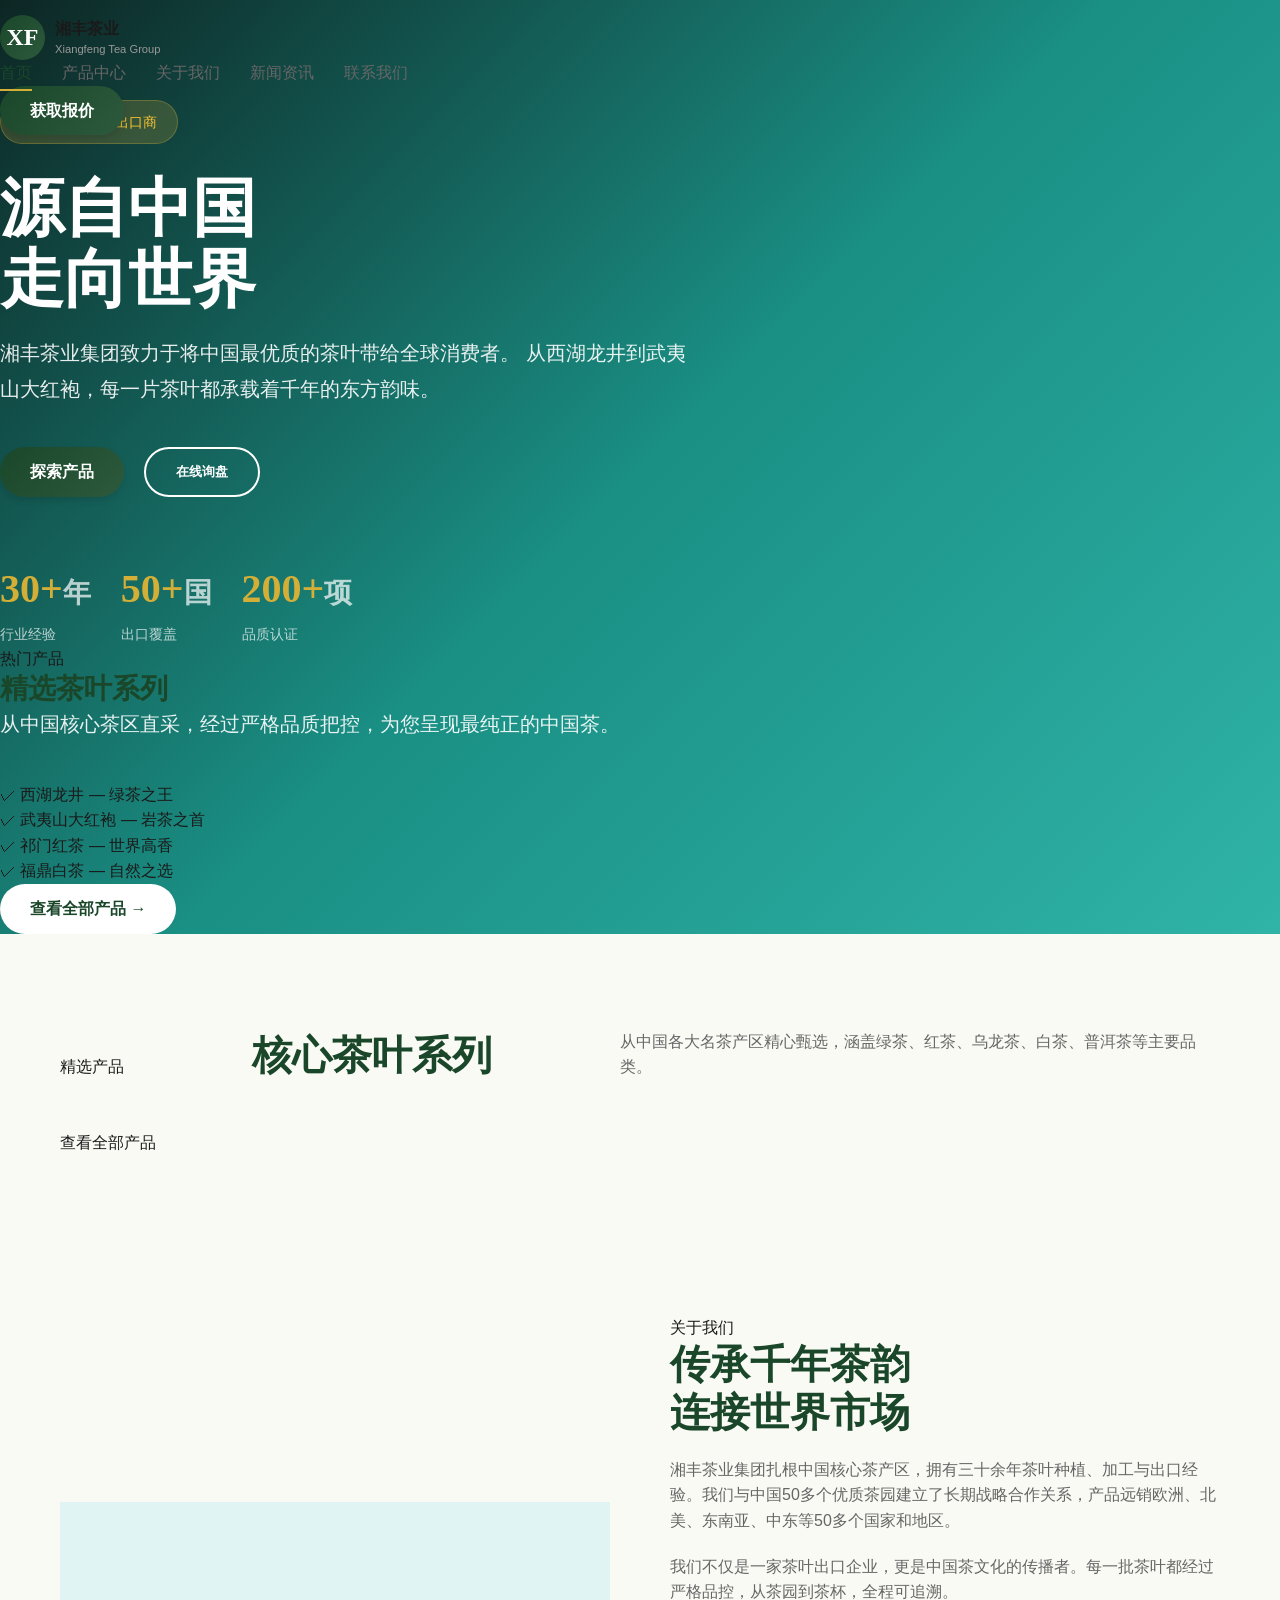
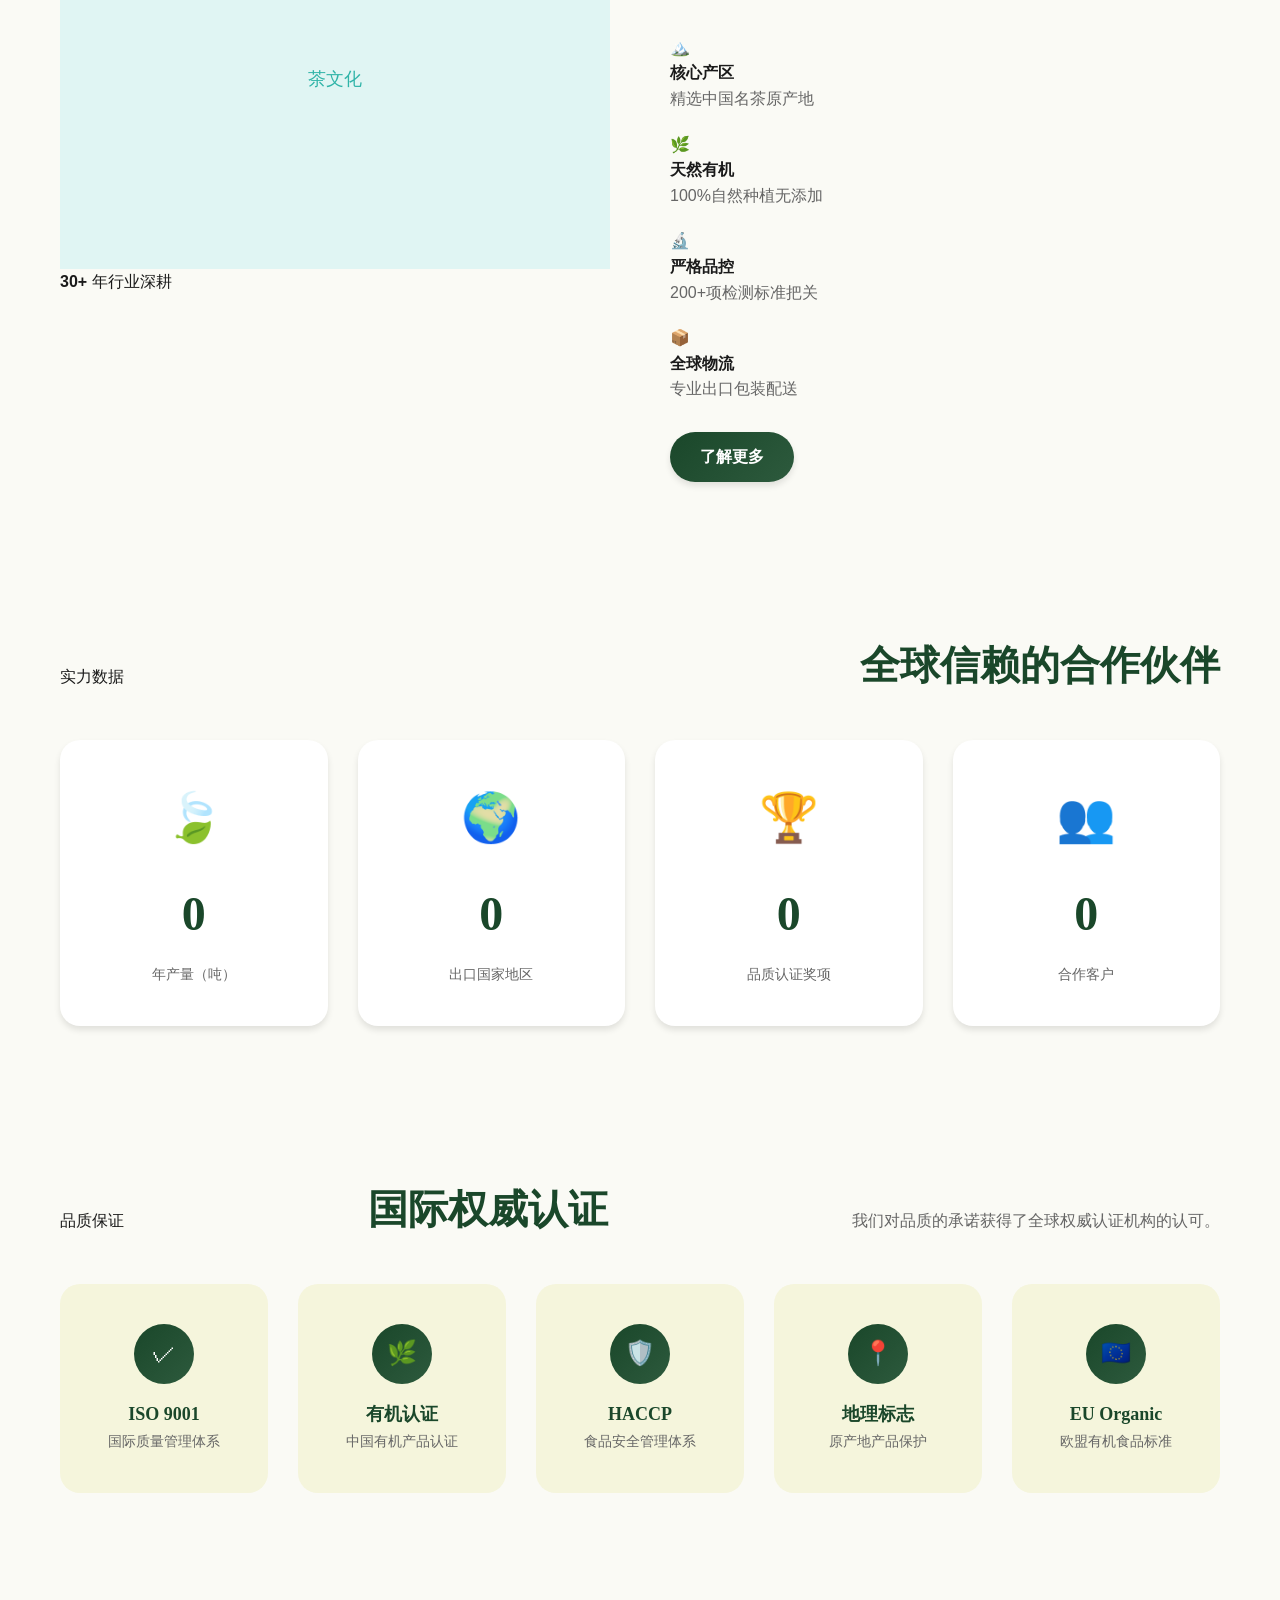
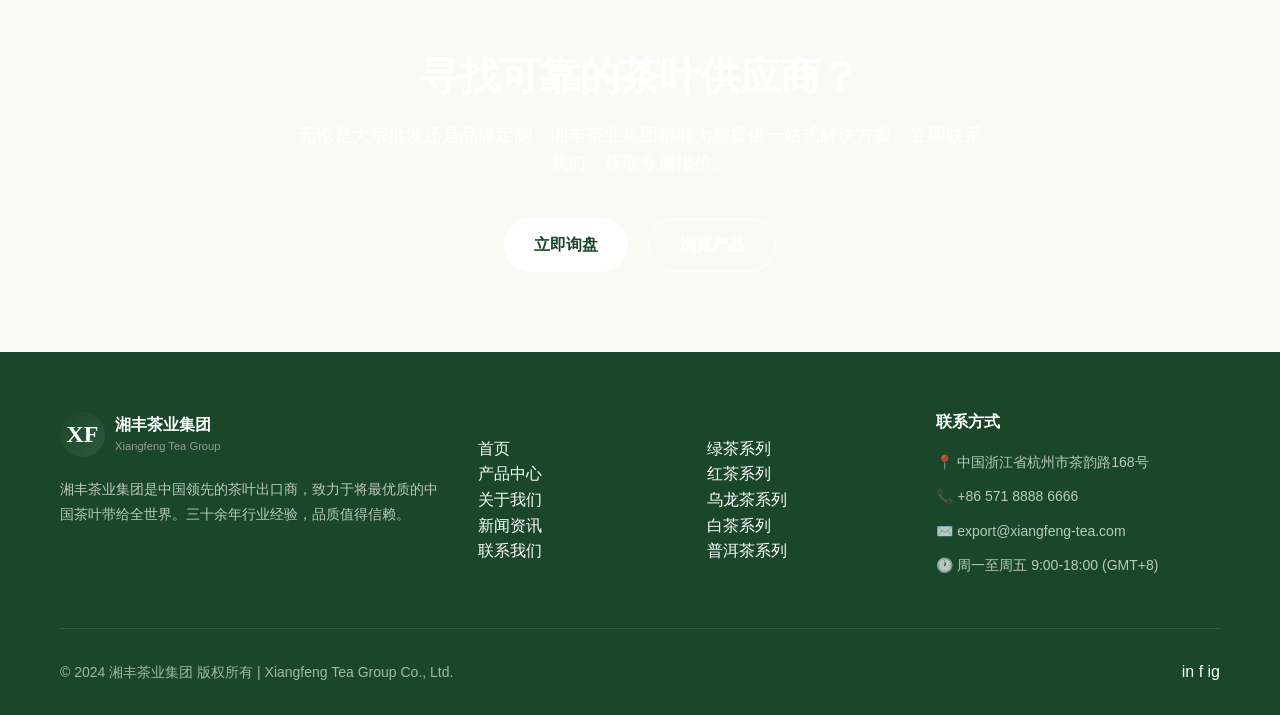
==== commit 2eebc6a0: "Update index.html" ====
--- a/index.html
+++ b/index.html
@@ -3,210 +3,280 @@
 <head>
     <meta charset="UTF-8">
     <meta name="viewport" content="width=device-width, initial-scale=1.0">
-    <meta name="description" content="湘丰集团 - 中国优质茶叶出口商。提供西湖龙井、大红袍、祁门红茶等优质绿茶、红茶、乌龙茶。36年专业茶叶出口经验，出口50多个国家。">
-    <meta name="keywords" content="中国茶叶,绿茶,红茶,乌龙茶,普洱茶,白茶,茶叶出口,湘丰茶叶">
+    <meta name="description" content="湘丰茶业集团 - 中国优质茶叶出口商。提供西湖龙井、大红袍、祁门红茶等优质绿茶、红茶、乌龙茶。专业茶叶出口经验，产品远销全球。">
+    <meta name="keywords" content="中国茶叶,绿茶,红茶,乌龙茶,普洱茶,白茶,茶叶出口,湘丰茶业">
     <meta name="author" content="Xiangfeng Tea Group">
-
-    <!-- Open Graph -->
-    <meta property="og:title" content="湘丰茶叶 - 优质中国茶叶出口">
-    <meta property="og:description" content="36年专业茶叶出口经验，出口50多个国家和地区">
+    <meta property="og:title" content="湘丰茶业集团 - 优质中国茶叶出口">
+    <meta property="og:description" content="传承中国茶文化，将最优质的中国茶叶带给全世界。">
     <meta property="og:type" content="website">
-    <meta property="og:url" content="https://xiangfeng-tea.github.io">
-    <meta property="og:image" id="ogImage" content="https://trae-api-cn.mchost.guru/api/ide/v1/text_to_image?prompt=Beautiful%20Chinese%20tea%20garden%20misty%20morning%20mountains%20traditional%20architecture&image_size=landscape_16_9">
-
-    <title id="pageTitle">湘丰茶叶 - 优质中国茶叶出口 | Premium Chinese Tea Export</title>
-
-    <link rel="canonical" href="https://xiangfeng-tea.github.io">
+    <title>湘丰茶业集团 - 优质中国茶叶出口 | Xiangfeng Tea Group</title>
+    <link rel="canonical" href="https://www.xiangfeng-tea.com">
     <link rel="stylesheet" href="styles.css">
-    <link href="https://fonts.googleapis.com/css2?family=Lato:wght@300;400;700&family=Playfair+Display:wght@400;500;600;700&display=swap" rel="stylesheet">
+    <link href="https://fonts.googleapis.com/css2?family=Inter:wght@300;400;500;600;700;800&display=swap" rel="stylesheet">
 </head>
 <body>
-    <!-- Header -->
-    <header class="header">
-        <div class="container header-content">
+    <!-- ========== Header ========== -->
+    <header class="header" id="header">
+        <div class="header-inner">
             <a href="index.html" class="logo">
-                <div class="logo-icon" id="headerLogoIcon">X</div>
+                <div class="logo-icon">XF</div>
                 <div class="logo-text">
-                    <span id="headerLogoText">Xiangfeng Tea</span>
-                    <small id="headerLogoSub">Premium Chinese Tea</small>
+                    <strong>湘丰茶业</strong>
+                    <small>Xiangfeng Tea Group</small>
                 </div>
             </a>
             <nav class="nav">
                 <a href="index.html" class="active">首页</a>
-                <a href="products.html">产品</a>
+                <a href="products.html">产品中心</a>
                 <a href="about.html">关于我们</a>
-                <a href="news.html">资讯</a>
+                <a href="news.html">新闻资讯</a>
                 <a href="contact.html">联系我们</a>
             </nav>
-            <a href="contact.html" class="btn-primary">获取报价</a>
-            <button class="mobile-menu-btn" onclick="toggleMobileMenu()">☰</button>
+            <div class="header-actions">
+                <a href="contact.html" class="btn btn-primary btn-sm">获取报价</a>
+            </div>
+            <button class="mobile-menu-btn" onclick="toggleMobileMenu()" aria-label="菜单">☰</button>
         </div>
     </header>
 
     <!-- Mobile Menu -->
     <div class="mobile-menu" id="mobileMenu">
         <a href="index.html" class="active">首页</a>
-        <a href="products.html">产品</a>
+        <a href="products.html">产品中心</a>
         <a href="about.html">关于我们</a>
-        <a href="news.html">资讯</a>
+        <a href="news.html">新闻资讯</a>
         <a href="contact.html">联系我们</a>
     </div>
 
-    <!-- Hero Section -->
+    <!-- ========== Hero Section ========== -->
     <section class="hero">
-        <div class="hero-bg" id="heroBg"></div>
-        <div class="hero-overlay"></div>
-        <div class="container hero-content">
-            <div class="hero-badge">
-                <span class="pulse"></span>
-                <span id="heroBadge">自1988年，品质保证</span>
-            </div>
-            <h1 id="heroTitle">
-                发现中国<br>
-                <span class="gold">最优质的茶叶</span>
-            </h1>
-            <p id="heroSubtitle">
-                体验中国最负盛名茶叶的纯正风味。<br>
-                源自中国最优茶区，由专家精心采摘。
-            </p>
-            <div class="hero-buttons">
-                <a href="products.html" class="btn-primary">探索产品</a>
-                <button class="btn-outline" id="heroVideoBtn">观看视频</button>
-            </div>
-            <div class="hero-stats" id="heroStats">
-                <div class="stat">
-                    <strong id="heroStat1Value">36+</strong>
-                    <span id="heroStat1Label">年经验</span>
-                </div>
-                <div class="stat-divider"></div>
-                <div class="stat">
-                    <strong id="heroStat2Value">50+</strong>
-                    <span id="heroStat2Label">国家地区</span>
-                </div>
-                <div class="stat-divider"></div>
-                <div class="stat">
-                    <strong id="heroStat3Value">100%</strong>
-                    <span id="heroStat3Label">天然有机</span>
-                </div>
-            </div>
-        </div>
-        <div class="scroll-hint">
+        <div class="hero-bg">
+            <img class="hero-bg-img"
+                 src="https://images.unsplash.com/photo-1544787219-7f47ccb76574?w=1920&q=80"
+                 alt="中国茶园"
+                 onerror="this.style.display='none';this.parentElement.style.background='linear-gradient(135deg, #0d2624 0%, #1a8f84 50%, #30B4A8 100%)';">
+        </div>
+        <div class="hero-content">
+            <div class="hero-text">
+                <div class="hero-badge">
+                    <span class="dot"></span>
+                    <span>中国优质茶叶出口商</span>
+                </div>
+                <h1>源自中国<br><span class="accent">走向世界</span></h1>
+                <p class="hero-subtitle">
+                    湘丰茶业集团致力于将中国最优质的茶叶带给全球消费者。
+                    从西湖龙井到武夷山大红袍，每一片茶叶都承载着千年的东方韵味。
+                </p>
+                <div class="hero-buttons">
+                    <a href="products.html" class="btn btn-primary">探索产品</a>
+                    <button class="btn btn-outline" onclick="openInquiry()">在线询盘</button>
+                </div>
+                <div class="hero-stats">
+                    <div class="hero-stat">
+                        <strong>30+<span style="font-size:0.7em">年</span></strong>
+                        <span>行业经验</span>
+                    </div>
+                    <div class="hero-stat">
+                        <strong>50+<span style="font-size:0.7em">国</span></strong>
+                        <span>出口覆盖</span>
+                    </div>
+                    <div class="hero-stat">
+                        <strong>200+<span style="font-size:0.7em">项</span></strong>
+                        <span>品质认证</span>
+                    </div>
+                </div>
+            </div>
+            <div class="hero-visual">
+                <div class="hero-card">
+                    <div class="hero-card-label">热门产品</div>
+                    <h3>精选茶叶系列</h3>
+                    <p>从中国核心茶区直采，经过严格品质把控，为您呈现最纯正的中国茶。</p>
+                    <div class="hero-card-features">
+                        <div class="hf-item"><span class="hf-icon">✓</span> 西湖龙井 — 绿茶之王</div>
+                        <div class="hf-item"><span class="hf-icon">✓</span> 武夷山大红袍 — 岩茶之首</div>
+                        <div class="hf-item"><span class="hf-icon">✓</span> 祁门红茶 — 世界高香</div>
+                        <div class="hf-item"><span class="hf-icon">✓</span> 福鼎白茶 — 自然之选</div>
+                    </div>
+                    <a href="products.html" class="btn btn-white btn-sm">查看全部产品 →</a>
+                </div>
+            </div>
+        </div>
+        <div class="scroll-indicator">
             <div class="scroll-line"></div>
         </div>
     </section>
 
-    <!-- Featured Products -->
-    <section class="section products-section">
+    <!-- ========== Featured Products ========== -->
+    <section class="section bg-white">
         <div class="container">
             <div class="section-header">
-                <div>
-                    <span class="tagline">精选产品</span>
-                    <h2>优质茶叶系列</h2>
-                    <p class="section-desc" id="productsSectionDesc">
-                        从中国各地最优茶园精心挑选，每款茶叶都代表着几个世纪的传统和工艺。
-                    </p>
-                </div>
-                <a href="products.html" class="link-arrow">查看全部产品 →</a>
-            </div>
-            <div class="products-grid" id="featuredProductsGrid">
-                <!-- 产品将通过JavaScript动态加载 -->
+                <span class="section-tag">精选产品</span>
+                <h2>核心茶叶系列</h2>
+                <p class="section-desc">从中国各大名茶产区精心甄选，涵盖绿茶、红茶、乌龙茶、白茶、普洱茶等主要品类。</p>
+            </div>
+            <div class="products-grid" id="featuredProducts">
+                <!-- 产品通过JS动态渲染 -->
+            </div>
+            <div class="text-center mt-40">
+                <a href="products.html" class="btn btn-outline-dark">查看全部产品</a>
             </div>
         </div>
     </section>
 
-    <!-- Stats Section -->
-    <section class="section stats-section">
-        <div class="container">
-            <div class="section-header centered">
-                <span class="tagline">我们的成就</span>
-                <h2>全球信赖的品牌</h2>
-                <p class="section-desc" id="statsSectionDesc">
-                    三十多年来，我们致力于为全球消费者提供最优质的中国茶叶。
-                </p>
-            </div>
-            <div class="stats-grid" id="statsGrid">
-                <!-- 统计数据将通过JavaScript动态加载 -->
-            </div>
-        </div>
-    </section>
-
-    <!-- Certifications -->
-    <section class="section cert-section">
-        <div class="container">
-            <div class="section-header centered">
-                <span class="tagline">品质保证</span>
-                <h2>权威认证</h2>
-                <p class="section-desc" id="certSectionDesc">
-                    我们对品质的承诺得到全球权威认证机构的认可。
-                </p>
-            </div>
-            <div class="cert-grid" id="certGrid">
-                <!-- 认证将通过JavaScript动态加载 -->
-            </div>
-        </div>
-    </section>
-
-    <!-- About Preview -->
-    <section class="section about-preview">
+    <!-- ========== About Preview ========== -->
+    <section class="section bg-pale">
         <div class="container">
             <div class="about-grid">
+                <div class="about-image-wrap">
+                    <img src="https://images.unsplash.com/photo-1558160074-4d7d8bdf4256?w=600&q=80"
+                         alt="中国茶文化"
+                         onerror="this.src='data:image/svg+xml,<svg xmlns=%22http://www.w3.org/2000/svg%22 width=%22600%22 height=%22400%22><rect fill=%22%23e0f5f3%22 width=%22600%22 height=%22400%22/><text x=%22300%22 y=%22200%22 text-anchor=%22middle%22 fill=%22%2330B4A8%22 font-size=%2220%22>茶文化</text></svg>'">
+                    <div class="about-badge">
+                        <strong>30+</strong>
+                        <span>年行业深耕</span>
+                    </div>
+                </div>
                 <div class="about-content">
-                    <span class="tagline" id="aboutTagline">我们的故事</span>
-                    <h2 id="aboutTitle">传承与卓越</h2>
-                    <div id="aboutContent">
-                        <p>
-                            湘丰集团创立于1988年，位于浙江杭州西湖畔的龙井茶故乡。三十多年来，我们从一个小茶园发展成为享誉全球的中国茶叶出口企业。
-                        </p>
-                        <p>
-                            我们与中国50多个优质茶园建立合作关系，确保每一片茶叶都讲述着传统、品质和热情的故事。
-                        </p>
-                    </div>
-                    <div class="about-features" id="aboutFeatures">
-                        <!-- 特色将通过JavaScript动态加载 -->
-                    </div>
-                    <a href="about.html" class="btn-primary">了解更多</a>
-                </div>
-                <div class="about-image">
-                    <img src="https://trae-api-cn.mchost.guru/api/ide/v1/text_to_image?prompt=Traditional%20Chinese%20tea%20ceremony%20master%20preparing%20tea%20elegant%20setting%20soft%20lighting&image_size=landscape_4_3" alt="茶艺师" id="aboutImage">
-                    <div class="experience-badge">
-                        <strong id="aboutExperienceValue">36+</strong>
-                        <span>年经验</span>
-                    </div>
+                    <span class="section-tag">关于我们</span>
+                    <h2>传承千年茶韵<br>连接世界市场</h2>
+                    <p>湘丰茶业集团扎根中国核心茶产区，拥有三十余年茶叶种植、加工与出口经验。我们与中国50多个优质茶园建立了长期战略合作关系，产品远销欧洲、北美、东南亚、中东等50多个国家和地区。</p>
+                    <p>我们不仅是一家茶叶出口企业，更是中国茶文化的传播者。每一批茶叶都经过严格品控，从茶园到茶杯，全程可追溯。</p>
+                    <div class="about-features">
+                        <div class="about-feature">
+                            <div class="about-feature-icon">🏔️</div>
+                            <div class="about-feature-text">
+                                <strong>核心产区</strong>
+                                <p>精选中国名茶原产地</p>
+                            </div>
+                        </div>
+                        <div class="about-feature">
+                            <div class="about-feature-icon">🌿</div>
+                            <div class="about-feature-text">
+                                <strong>天然有机</strong>
+                                <p>100%自然种植无添加</p>
+                            </div>
+                        </div>
+                        <div class="about-feature">
+                            <div class="about-feature-icon">🔬</div>
+                            <div class="about-feature-text">
+                                <strong>严格品控</strong>
+                                <p>200+项检测标准把关</p>
+                            </div>
+                        </div>
+                        <div class="about-feature">
+                            <div class="about-feature-icon">📦</div>
+                            <div class="about-feature-text">
+                                <strong>全球物流</strong>
+                                <p>专业出口包装配送</p>
+                            </div>
+                        </div>
+                    </div>
+                    <a href="about.html" class="btn btn-primary">了解更多</a>
                 </div>
             </div>
         </div>
     </section>
 
-    <!-- CTA Section -->
-    <section class="section cta-section">
+    <!-- ========== Stats ========== -->
+    <section class="section bg-white">
+        <div class="container">
+            <div class="section-header">
+                <span class="section-tag">实力数据</span>
+                <h2>全球信赖的合作伙伴</h2>
+            </div>
+            <div class="stats-grid">
+                <div class="stat-card fade-in">
+                    <div class="stat-icon">🍃</div>
+                    <div class="stat-number counter" data-target="10000">0</div>
+                    <div class="stat-label">年产量（吨）</div>
+                </div>
+                <div class="stat-card fade-in">
+                    <div class="stat-icon">🌍</div>
+                    <div class="stat-number counter" data-target="50">0</div>
+                    <div class="stat-label">出口国家地区</div>
+                </div>
+                <div class="stat-card fade-in">
+                    <div class="stat-icon">🏆</div>
+                    <div class="stat-number counter" data-target="200">0</div>
+                    <div class="stat-label">品质认证奖项</div>
+                </div>
+                <div class="stat-card fade-in">
+                    <div class="stat-icon">👥</div>
+                    <div class="stat-number counter" data-target="5000">0</div>
+                    <div class="stat-label">合作客户</div>
+                </div>
+            </div>
+        </div>
+    </section>
+
+    <!-- ========== Certifications ========== -->
+    <section class="section bg-light">
+        <div class="container">
+            <div class="section-header">
+                <span class="section-tag">品质保证</span>
+                <h2>国际权威认证</h2>
+                <p class="section-desc">我们对品质的承诺获得了全球权威认证机构的认可。</p>
+            </div>
+            <div class="cert-grid">
+                <div class="cert-card">
+                    <div class="cert-icon">✓</div>
+                    <h3>ISO 9001</h3>
+                    <p>国际质量管理体系</p>
+                </div>
+                <div class="cert-card">
+                    <div class="cert-icon">🌿</div>
+                    <h3>有机认证</h3>
+                    <p>中国有机产品认证</p>
+                </div>
+                <div class="cert-card">
+                    <div class="cert-icon">🛡️</div>
+                    <h3>HACCP</h3>
+                    <p>食品安全管理体系</p>
+                </div>
+                <div class="cert-card">
+                    <div class="cert-icon">📍</div>
+                    <h3>地理标志</h3>
+                    <p>原产地产品保护</p>
+                </div>
+                <div class="cert-card">
+                    <div class="cert-icon">🇪🇺</div>
+                    <h3>EU Organic</h3>
+                    <p>欧盟有机食品标准</p>
+                </div>
+            </div>
+        </div>
+    </section>
+
+    <!-- ========== CTA ========== -->
+    <section class="section cta">
         <div class="container">
             <div class="cta-content">
-                <h2 id="ctaTitle">准备好体验最优质的茶叶了吗？</h2>
-                <p id="ctaDesc">探索我们的优质茶叶系列，提升您的茶饮体验。立即联系我们获取批发报价和特别优惠。</p>
+                <h2>寻找可靠的茶叶供应商？</h2>
+                <p>无论是大宗批发还是品牌定制，湘丰茶业集团都能为您提供一站式解决方案。立即联系我们，获取专属报价。</p>
                 <div class="cta-buttons">
-                    <a href="products.html" class="btn-white" id="ctaBtn1">浏览产品</a>
-                    <a href="contact.html" class="btn-outline-white" id="ctaBtn2">联系我们</a>
+                    <a href="contact.html" class="btn btn-white">立即询盘</a>
+                    <a href="products.html" class="btn btn-outline" style="color:white;border-color:rgba(255,255,255,0.4);">浏览产品</a>
                 </div>
             </div>
         </div>
     </section>
 
-    <!-- Footer -->
+    <!-- ========== Footer ========== -->
     <footer class="footer">
         <div class="container">
             <div class="footer-grid">
                 <div class="footer-brand">
-                    <div class="logo">
-                        <div class="logo-icon gold" id="footerLogoIcon">X</div>
+                    <a href="index.html" class="logo" style="margin-bottom:16px;">
+                        <div class="logo-icon">XF</div>
                         <div class="logo-text">
-                            <span id="footerLogoText">Xiangfeng Tea</span>
-                            <small id="footerLogoSub">湘丰茶叶</small>
-                        </div>
-                    </div>
-                    <p id="footerBrandDesc">湘丰集团是中国领先的茶叶出口商，致力于将最优质的中国茶叶带给全世界。三十多年经验，品质保证。</p>
-                </div>
-                <div class="footer-links">
-                    <h4>快速链接</h4>
+                            <strong>湘丰茶业集团</strong>
+                            <small>Xiangfeng Tea Group</small>
+                        </div>
+                    </a>
+                    <p>湘丰茶业集团是中国领先的茶叶出口商，致力于将最优质的中国茶叶带给全世界。三十余年行业经验，品质值得信赖。</p>
+                </div>
+                <div class="footer-col">
+                    <h4>快速导航</h4>
                     <ul>
                         <li><a href="index.html">首页</a></li>
                         <li><a href="products.html">产品中心</a></li>
@@ -215,7 +285,7 @@
                         <li><a href="contact.html">联系我们</a></li>
                     </ul>
                 </div>
-                <div class="footer-links">
+                <div class="footer-col">
                     <h4>产品分类</h4>
                     <ul>
                         <li><a href="products.html">绿茶系列</a></li>
@@ -225,335 +295,318 @@
                         <li><a href="products.html">普洱茶系列</a></li>
                     </ul>
                 </div>
-                <div class="footer-contact">
+                <div class="footer-contact footer-col">
                     <h4>联系方式</h4>
-                    <ul id="footerContact">
-                        <li>📍 浙江省杭州市茶道888号</li>
-                        <li>📞 +86 571 8888 8888</li>
+                    <ul>
+                        <li>📍 中国浙江省杭州市茶韵路168号</li>
+                        <li>📞 +86 571 8888 6666</li>
                         <li>✉️ export@xiangfeng-tea.com</li>
-                        <li>🕐 周一至周五 9:00-18:00</li>
+                        <li>🕐 周一至周五 9:00-18:00 (GMT+8)</li>
                     </ul>
                 </div>
             </div>
             <div class="footer-bottom">
-                <p id="footerCopyright">&copy; 2024 湘丰茶叶集团. 版权所有.</p>
-                <div class="social-links" id="socialLinks">
-                    <a href="#">Facebook</a>
-                    <a href="#">Instagram</a>
-                    <a href="#">Twitter</a>
+                <p>&copy; 2024 湘丰茶业集团 版权所有 | Xiangfeng Tea Group Co., Ltd.</p>
+                <div class="footer-social">
+                    <a href="https://www.linkedin.com/company/xiangfeng-tea" target="_blank" rel="noopener" title="LinkedIn">in</a>
+                    <a href="https://www.facebook.com/xiangfengtea" target="_blank" rel="noopener" title="Facebook">f</a>
+                    <a href="https://www.instagram.com/xiangfeng_tea" target="_blank" rel="noopener" title="Instagram">ig</a>
                 </div>
             </div>
         </div>
     </footer>
 
+    <!-- ========== Inquiry Popup Modal ========== -->
+    <div class="popup-overlay" id="inquiryPopup" style="display:none;">
+        <div class="popup">
+            <div class="popup-header">
+                <h2>获取报价 · 在线询盘</h2>
+                <button class="popup-close" onclick="closeInquiry()" aria-label="关闭">✕</button>
+            </div>
+            <div class="popup-body">
+                <!-- 茶叶简介 -->
+                <div class="popup-intro">
+                    <h3>🍵 湘丰茶业 — 优质中国茶叶出口</h3>
+                    <p>我们精选中国各大核心产区的优质茶叶，覆盖绿茶、红茶、乌龙茶、白茶、普洱茶等主要品类，满足全球客户多样化的采购需求。</p>
+                </div>
+
+                <!-- 推荐茶叶 -->
+                <div class="popup-teas">
+                    <div class="tea-mini-card">
+                        <div class="tea-mini-icon">🍃</div>
+                        <div class="tea-mini-info">
+                            <strong>西湖龙井</strong>
+                            <span>中国十大名茶之首，色绿、香郁、味甘、形美</span>
+                        </div>
+                    </div>
+                    <div class="tea-mini-card">
+                        <div class="tea-mini-icon">🪨</div>
+                        <div class="tea-mini-info">
+                            <strong>武夷山大红袍</strong>
+                            <span>岩茶之王，香气馥郁，岩韵悠长</span>
+                        </div>
+                    </div>
+                    <div class="tea-mini-card">
+                        <div class="tea-mini-icon">🫖</div>
+                        <div class="tea-mini-info">
+                            <strong>祁门红茶</strong>
+                            <span>世界三大高香红茶之一，蜜糖花香</span>
+                        </div>
+                    </div>
+                    <div class="tea-mini-card">
+                        <div class="tea-mini-icon">🌸</div>
+                        <div class="tea-mini-info">
+                            <strong>白毫银针</strong>
+                            <span>白茶极品，满披白毫，清鲜甘醇</span>
+                        </div>
+                    </div>
+                    <div class="tea-mini-card">
+                        <div class="tea-mini-icon">🍂</div>
+                        <div class="tea-mini-info">
+                            <strong>普洱熟茶</strong>
+                            <span>云南大叶种，陈香醇厚，温润养胃</span>
+                        </div>
+                    </div>
+                </div>
+
+                <!-- 询盘表单 -->
+                <form class="popup-form" id="inquiryForm" onsubmit="submitInquiry(event)">
+                    <div class="form-row">
+                        <div class="form-group">
+                            <label>姓名 <span class="required">*</span></label>
+                            <input type="text" name="name" placeholder="您的姓名" required>
+                        </div>
+                        <div class="form-group">
+                            <label>公司名称</label>
+                            <input type="text" name="company" placeholder="公司名称（选填）">
+                        </div>
+                    </div>
+                    <div class="form-row">
+                        <div class="form-group">
+                            <label>邮箱 <span class="required">*</span></label>
+                            <input type="email" name="email" placeholder="your@email.com" required>
+                        </div>
+                        <div class="form-group">
+                            <label>电话 / WhatsApp</label>
+                            <input type="tel" name="phone" placeholder="+86 138 xxxx xxxx">
+                        </div>
+                    </div>
+                    <div class="form-group">
+                        <label>国家/地区 <span class="required">*</span></label>
+                        <input type="text" name="country" placeholder="您所在的国家或地区" required>
+                    </div>
+                    <div class="form-group">
+                        <label>感兴趣的茶叶品类</label>
+                        <select name="teaType">
+                            <option value="">请选择（可多选，留言中补充）</option>
+                            <option value="green">绿茶（西湖龙井、碧螺春等）</option>
+                            <option value="black">红茶（祁门红茶、正山小种等）</option>
+                            <option value="oolong">乌龙茶（大红袍、铁观音等）</option>
+                            <option value="white">白茶（白毫银针、白牡丹等）</option>
+                            <option value="puer">普洱茶（生茶/熟茶）</option>
+                            <option value="multiple">多种品类</option>
+                        </select>
+                    </div>
+                    <div class="form-group">
+                        <label>需求描述 <span class="required">*</span></label>
+                        <textarea name="message" placeholder="请描述您的采购需求：数量、包装要求、目标市场等..." required></textarea>
+                    </div>
+                    <button type="submit" class="form-submit">提交询盘</button>
+                    <p style="font-size:0.78rem;color:#888;margin-top:12px;text-align:center;">
+                        提交后我们的外贸团队将在24小时内与您联系
+                    </p>
+                </form>
+            </div>
+        </div>
+    </div>
+
     <script>
-        // 全局数据存储
-        let productsData = { products: [], categories: [] };
-        let settingsData = {};
-        let mediaData = { images: [], videos: [], pdfs: [] };
-
-        // 初始化
-        async function init() {
-            await loadData();
-            renderAll();
-        }
-
-        // 加载所有数据
-        async function loadData() {
-            try {
-                // 加载JSON数据
-                const [productsRes, settingsRes, mediaRes] = await Promise.all([
-                    fetch('./data/products.json').then(r => r.ok ? r.json() : null).catch(() => null),
-                    fetch('./data/settings.json').then(r => r.ok ? r.json() : null).catch(() => null),
-                    fetch('./data/media.json').then(r => r.ok ? r.json() : null).catch(() => null)
-                ]);
-
-                if (productsRes) productsData = productsRes;
-                if (settingsRes) settingsData = settingsRes;
-                if (mediaRes) mediaData = mediaRes;
-
-            } catch (e) {
-                console.warn('加载数据失败，使用默认设置');
+        // ========== Product Data ==========
+        const products = [
+            {
+                id: "longjing",
+                name: "西湖龙井",
+                nameEn: "West Lake Longjing",
+                category: "绿茶",
+                origin: "浙江杭州",
+                price: "280",
+                priceUnit: "100g",
+                desc: "中国十大名茶之首，外形扁平光滑，色泽翠绿，香气清高持久，滋味鲜爽甘醇。",
+                certs: ["ISO 9001", "有机认证"],
+                image: "https://images.unsplash.com/photo-1556679343-c7306c1976bc?w=600&q=80",
+                badge: "热销"
+            },
+            {
+                id: "dahongpao",
+                name: "大红袍",
+                nameEn: "Da Hong Pao",
+                category: "乌龙茶",
+                origin: "福建武夷山",
+                price: "680",
+                priceUnit: "100g",
+                desc: "武夷岩茶代表，誉为"茶中之王"，香气馥郁持久，岩韵显著，七泡有余香。",
+                certs: ["ISO 9001", "地理标志"],
+                image: "https://images.unsplash.com/photo-1563822249366-3efb23b8e0c9?w=600&q=80",
+                badge: ""
+            },
+            {
+                id: "keemun",
+                name: "祁门红茶",
+                nameEn: "Keemun Black Tea",
+                category: "红茶",
+                origin: "安徽祁门",
+                price: "180",
+                priceUnit: "100g",
+                desc: "世界三大高香红茶之一，香气似花似蜜似果，汤色红艳明亮，滋味醇厚甘甜。",
+                certs: ["ISO 9001", "HACCP"],
+                image: "https://images.unsplash.com/photo-1597318181409-cf64d0b5d8a2?w=600&q=80",
+                badge: ""
+            },
+            {
+                id: "silverneedle",
+                name: "白毫银针",
+                nameEn: "Silver Needle",
+                category: "白茶",
+                origin: "福建福鼎",
+                price: "420",
+                priceUnit: "100g",
+                desc: "白茶中的极品，满披白毫如银似雪，汤色浅杏黄，滋味清鲜醇爽，毫香明显。",
+                certs: ["有机认证", "地理标志"],
+                image: "https://images.unsplash.com/photo-1564890369478-c89ca6d9cde9?w=600&q=80",
+                badge: ""
             }
-        }
-
-        // 渲染所有内容
-        function renderAll() {
-            renderHero();
-            renderFeaturedProducts();
-            renderStats();
-            renderCertifications();
-            renderAboutPreview();
-            renderFooter();
-            renderPageMeta();
-        }
-
-        // 渲染Hero区域
-        function renderHero() {
-            if (settingsData.hero) {
-                const hero = settingsData.hero;
-                if (hero.badge) document.getElementById('heroBadge').textContent = hero.badge;
-                if (hero.title) document.getElementById('heroTitle').innerHTML = hero.title.replace(/\n/g, '<br>');
-                if (hero.subtitle) document.getElementById('heroSubtitle').innerHTML = hero.subtitle.replace(/\n/g, '<br>');
-
-                if (hero.stats && hero.stats.length >= 3) {
-                    document.getElementById('heroStat1Value').textContent = hero.stats[0].value;
-                    document.getElementById('heroStat1Label').textContent = hero.stats[0].label;
-                    document.getElementById('heroStat2Value').textContent = hero.stats[1].value;
-                    document.getElementById('heroStat2Label').textContent = hero.stats[1].label;
-                    document.getElementById('heroStat3Value').textContent = hero.stats[2].value;
-                    document.getElementById('heroStat3Label').textContent = hero.stats[2].label;
-                }
-            }
-        }
-
-        // 渲染精选产品
+        ];
+
+        // ========== Render Featured Products ==========
         function renderFeaturedProducts() {
-            const grid = document.getElementById('featuredProductsGrid');
-            const featuredProducts = productsData.products.filter(p => p.featured).slice(0, 4);
-
-            if (featuredProducts.length === 0) {
-                // 如果没有精选产品，显示前4个产品
-                featuredProducts = productsData.products.slice(0, 4);
-            }
-
-            grid.innerHTML = featuredProducts.map(product => `
+            const grid = document.getElementById('featuredProducts');
+            grid.innerHTML = products.map(p => `
                 <article class="product-card">
-                    <div class="product-image">
-                        <img src="${product.image}" alt="${product.name}" loading="lazy">
-                        <div class="product-overlay">
-                            <a href="${product.id}.html" class="btn-view">查看详情</a>
-                        </div>
-                        ${product.badge ? `<span class="product-badge">${product.badge}</span>` : ''}
-                    </div>
-                    <div class="product-info">
+                    <div class="product-img">
+                        <img src="${p.image}" alt="${p.name}" loading="lazy"
+                             onerror="this.src='data:image/svg+xml,<svg xmlns=%22http://www.w3.org/2000/svg%22 width=%22400%22 height=%22300%22><rect fill=%22%23f5f5f4%22 width=%22400%22 height=%22300%22/><text x=%22200%22 y=%22150%22 text-anchor=%22middle%22 fill=%22%2330B4A8%22 font-size=%2220%22>${p.name}</text></svg>'">
+                        ${p.badge ? `<span class="product-badge">${p.badge}</span>` : ''}
+                    </div>
+                    <div class="product-body">
+                        <div class="product-category">${p.category} · ${p.origin}</div>
+                        <h3>${p.name}</h3>
+                        <p class="product-en">${p.nameEn}</p>
+                        <p class="product-desc">${p.desc}</p>
                         <div class="product-meta">
-                            <span>${product.category}</span><span>|</span><span>${product.origin}</span>
-                        </div>
-                        <h3>${product.name}</h3>
-                        <p class="product-origin">${product.nameEn || ''}</p>
-                        <p class="product-desc">${product.description}</p>
-                        <div class="product-footer">
-                            <div class="price">¥${product.price} <small>/ ${product.priceUnit}</small></div>
-                            <div class="cert-tags">
-                                ${(product.certifications || []).map(c => `<span>${c}</span>`).join('')}
-                            </div>
+                            <div class="product-price">¥${p.price} <small>/ ${p.priceUnit}</small></div>
                         </div>
                     </div>
                 </article>
             `).join('');
         }
 
-        // 渲染统计数据
-        function renderStats() {
-            const grid = document.getElementById('statsGrid');
-
-            if (settingsData.stats && settingsData.stats.length > 0) {
-                grid.innerHTML = settingsData.stats.map(stat => `
-                    <div class="stat-card">
-                        <div class="stat-icon">${stat.icon}</div>
-                        <div class="stat-number" data-target="${stat.value}">0</div>
-                        <div class="stat-label">${stat.label}</div>
-                    </div>
-                `).join('');
-            } else {
-                // 默认数据
-                grid.innerHTML = `
-                    <div class="stat-card">
-                        <div class="stat-icon">🍃</div>
-                        <div class="stat-number" data-target="10000">0</div>
-                        <div class="stat-label">吨/年产量</div>
-                    </div>
-                    <div class="stat-card">
-                        <div class="stat-icon">🌍</div>
-                        <div class="stat-number" data-target="50">0</div>
-                        <div class="stat-label">国家和地区</div>
-                    </div>
-                    <div class="stat-card">
-                        <div class="stat-icon">🏆</div>
-                        <div class="stat-number" data-target="200">0</div>
-                        <div class="stat-label">奖项认证</div>
-                    </div>
-                    <div class="stat-card">
-                        <div class="stat-icon">👥</div>
-                        <div class="stat-number" data-target="5000">0</div>
-                        <div class="stat-label">满意客户</div>
-                    </div>
-                `;
+        // ========== Counter Animation ==========
+        function animateCounters() {
+            const counters = document.querySelectorAll('.counter');
+            const observer = new IntersectionObserver((entries) => {
+                entries.forEach(entry => {
+                    if (entry.isIntersecting) {
+                        const counter = entry.target;
+                        const target = parseInt(counter.dataset.target);
+                        const duration = 2000;
+                        const step = target / (duration / 16);
+                        let current = 0;
+                        const timer = setInterval(() => {
+                            current += step;
+                            if (current >= target) {
+                                counter.textContent = target.toLocaleString() + '+';
+                                clearInterval(timer);
+                            } else {
+                                counter.textContent = Math.floor(current).toLocaleString();
+                            }
+                        }, 16);
+                        observer.unobserve(counter);
+                    }
+                });
+            }, { threshold: 0.5 });
+            counters.forEach(c => observer.observe(c));
+        }
+
+        // ========== Scroll Animations ==========
+        function initScrollAnimations() {
+            const elements = document.querySelectorAll('.fade-in');
+            const observer = new IntersectionObserver((entries) => {
+                entries.forEach(entry => {
+                    if (entry.isIntersecting) {
+                        entry.target.classList.add('visible');
+                    }
+                });
+            }, { threshold: 0.15 });
+            elements.forEach(el => observer.observe(el));
+        }
+
+        // ========== Inquiry Popup ==========
+        function openInquiry() {
+            document.getElementById('inquiryPopup').style.display = 'flex';
+            document.body.style.overflow = 'hidden';
+        }
+
+        function closeInquiry() {
+            document.getElementById('inquiryPopup').style.display = 'none';
+            document.body.style.overflow = '';
+            sessionStorage.setItem('xf_popup_closed', '1');
+        }
+
+        function submitInquiry(event) {
+            event.preventDefault();
+            const form = event.target;
+            const formData = new FormData(form);
+            const data = Object.fromEntries(formData.entries());
+
+            // 构建邮件或API提交内容
+            console.log('询盘提交:', data);
+
+            // 生产环境替换为真实API端点
+            alert('感谢您的询盘！\n\n我们已收到您的需求，外贸团队将在24小时内与您联系。\n\n如需紧急联系，请发送邮件至：export@xiangfeng-tea.com');
+            closeInquiry();
+            form.reset();
+        }
+
+        // Auto-open popup on first visit per session
+        function autoOpenPopup() {
+            if (!sessionStorage.getItem('xf_popup_closed')) {
+                setTimeout(() => {
+                    openInquiry();
+                }, 1500);
             }
-
-            // 初始化数字动画
-            animateNumbers();
-        }
-
-        // 渲染认证
-        function renderCertifications() {
-            const grid = document.getElementById('certGrid');
-
-            if (settingsData.certifications && settingsData.certifications.length > 0) {
-                grid.innerHTML = settingsData.certifications.map(cert => `
-                    <div class="cert-card">
-                        <div class="cert-icon">${cert.icon}</div>
-                        <h3>${cert.name}</h3>
-                        <p>${cert.desc}</p>
-                    </div>
-                `).join('');
-            } else {
-                // 默认数据
-                grid.innerHTML = `
-                    <div class="cert-card">
-                        <div class="cert-icon">✓</div>
-                        <h3>ISO 9001</h3>
-                        <p>质量管理</p>
-                    </div>
-                    <div class="cert-card">
-                        <div class="cert-icon">🌿</div>
-                        <h3>有机认证</h3>
-                        <p>100%天然</p>
-                    </div>
-                    <div class="cert-card">
-                        <div class="cert-icon">🛡️</div>
-                        <h3>HACCP</h3>
-                        <p>食品安全</p>
-                    </div>
-                    <div class="cert-card">
-                        <div class="cert-icon">📍</div>
-                        <h3>地理标志</h3>
-                        <p>原产地保护</p>
-                    </div>
-                `;
-            }
-        }
-
-        // 渲染关于我们预览
-        function renderAboutPreview() {
-            if (settingsData.about) {
-                const about = settingsData.about;
-                if (about.tagline) document.getElementById('aboutTagline').textContent = about.tagline;
-                if (about.title) document.getElementById('aboutTitle').textContent = about.title;
-                if (about.content && about.content.length > 0) {
-                    document.getElementById('aboutContent').innerHTML = about.content.map(p => `<p>${p}</p>`).join('');
+        }
+
+        // ========== Mobile Menu ==========
+        function toggleMobileMenu() {
+            document.getElementById('mobileMenu').classList.toggle('active');
+        }
+
+        // ========== Header Scroll ==========
+        window.addEventListener('scroll', () => {
+            const header = document.getElementById('header');
+            header.classList.toggle('scrolled', window.scrollY > 50);
+        });
+
+        // ========== Init ==========
+        document.addEventListener('DOMContentLoaded', () => {
+            renderFeaturedProducts();
+            animateCounters();
+            initScrollAnimations();
+            autoOpenPopup();
+
+            // Close popup on overlay click
+            document.getElementById('inquiryPopup').addEventListener('click', function(e) {
+                if (e.target === this) closeInquiry();
+            });
+
+            // Close popup on ESC key
+            document.addEventListener('keydown', function(e) {
+                if (e.key === 'Escape') {
+                    const popup = document.getElementById('inquiryPopup');
+                    if (popup.style.display === 'flex') closeInquiry();
                 }
-                if (about.image) document.getElementById('aboutImage').src = about.image;
-
-                if (about.features && about.features.length > 0) {
-                    const featuresHtml = about.features.map(f => `
-                        <div class="feature">
-                            <span class="feature-icon">${f.icon}</span>
-                            <div>
-                                <strong>${f.title}</strong>
-                                <p>${f.desc}</p>
-                            </div>
-                        </div>
-                    `).join('');
-                    document.getElementById('aboutFeatures').innerHTML = featuresHtml;
-                }
-            }
-        }
-
-        // 渲染页脚
-        function renderFooter() {
-            if (settingsData.site) {
-                const site = settingsData.site;
-                if (site.name) {
-                    document.getElementById('footerLogoText').textContent = site.nameEn || site.name;
-                    document.getElementById('footerLogoSub').textContent = site.name;
-                }
-                if (site.description) {
-                    document.getElementById('footerBrandDesc').textContent = site.description;
-                }
-            }
-
-            if (settingsData.contact) {
-                const contact = settingsData.contact;
-                const contactHtml = [];
-                if (contact.address) contactHtml.push(`📍 ${contact.address}`);
-                if (contact.phone) contactHtml.push(`📞 ${contact.phone}`);
-                if (contact.email) contactHtml.push(`✉️ ${contact.email}`);
-                if (contact.hours) contactHtml.push(`🕐 ${contact.hours}`);
-                document.getElementById('footerContact').innerHTML = contactHtml.map(c => `<li>${c}</li>`).join('');
-            }
-
-            if (settingsData.footer) {
-                if (settingsData.footer.copyright) {
-                    document.getElementById('footerCopyright').textContent = settingsData.footer.copyright;
-                }
-            }
-
-            if (settingsData.social) {
-                const social = settingsData.social;
-                const socialHtml = [];
-                if (social.facebook) socialHtml.push(`<a href="${social.facebook}" target="_blank">Facebook</a>`);
-                if (social.instagram) socialHtml.push(`<a href="${social.instagram}" target="_blank">Instagram</a>`);
-                if (social.twitter) socialHtml.push(`<a href="${social.twitter}" target="_blank">Twitter</a>`);
-                if (socialHtml.length > 0) {
-                    document.getElementById('socialLinks').innerHTML = socialHtml.join('');
-                }
-            }
-        }
-
-        // 渲染页面Meta
-        function renderPageMeta() {
-            if (settingsData.site) {
-                const site = settingsData.site;
-                if (site.name) {
-                    document.title = `${site.name} - 优质中国茶叶出口 | Premium Chinese Tea Export`;
-                }
-                if (site.description) {
-                    document.querySelector('meta[name="description"]').setAttribute('content', site.description);
-                }
-                if (site.keywords) {
-                    document.querySelector('meta[name="keywords"]').setAttribute('content', site.keywords);
-                }
-                if (site.ogImage) {
-                    document.getElementById('ogImage').setAttribute('content', site.ogImage);
-                }
-            }
-        }
-
-        // 数字动画
-        function animateNumbers() {
-            const numbers = document.querySelectorAll('.stat-number');
-            numbers.forEach(num => {
-                const target = parseInt(num.dataset.target);
-                if (isNaN(target)) {
-                    num.textContent = num.dataset.target;
-                    return;
-                }
-                const duration = 2000;
-                const step = target / (duration / 16);
-                let current = 0;
-
-                const timer = setInterval(() => {
-                    current += step;
-                    if (current >= target) {
-                        num.textContent = target.toLocaleString() + '+';
-                        clearInterval(timer);
-                    } else {
-                        num.textContent = Math.floor(current).toLocaleString();
-                    }
-                }, 16);
             });
-        }
-
-        // Mobile Menu Toggle
-        function toggleMobileMenu() {
-            const menu = document.getElementById('mobileMenu');
-            menu.classList.toggle('active');
-        }
-
-        // Header scroll effect
-        window.addEventListener('scroll', () => {
-            const header = document.querySelector('.header');
-            if (window.scrollY > 50) {
-                header.classList.add('scrolled');
-            } else {
-                header.classList.remove('scrolled');
-            }
         });
-
-        // 初始化
-        init();
     </script>
 </body>
-</html>+</html>
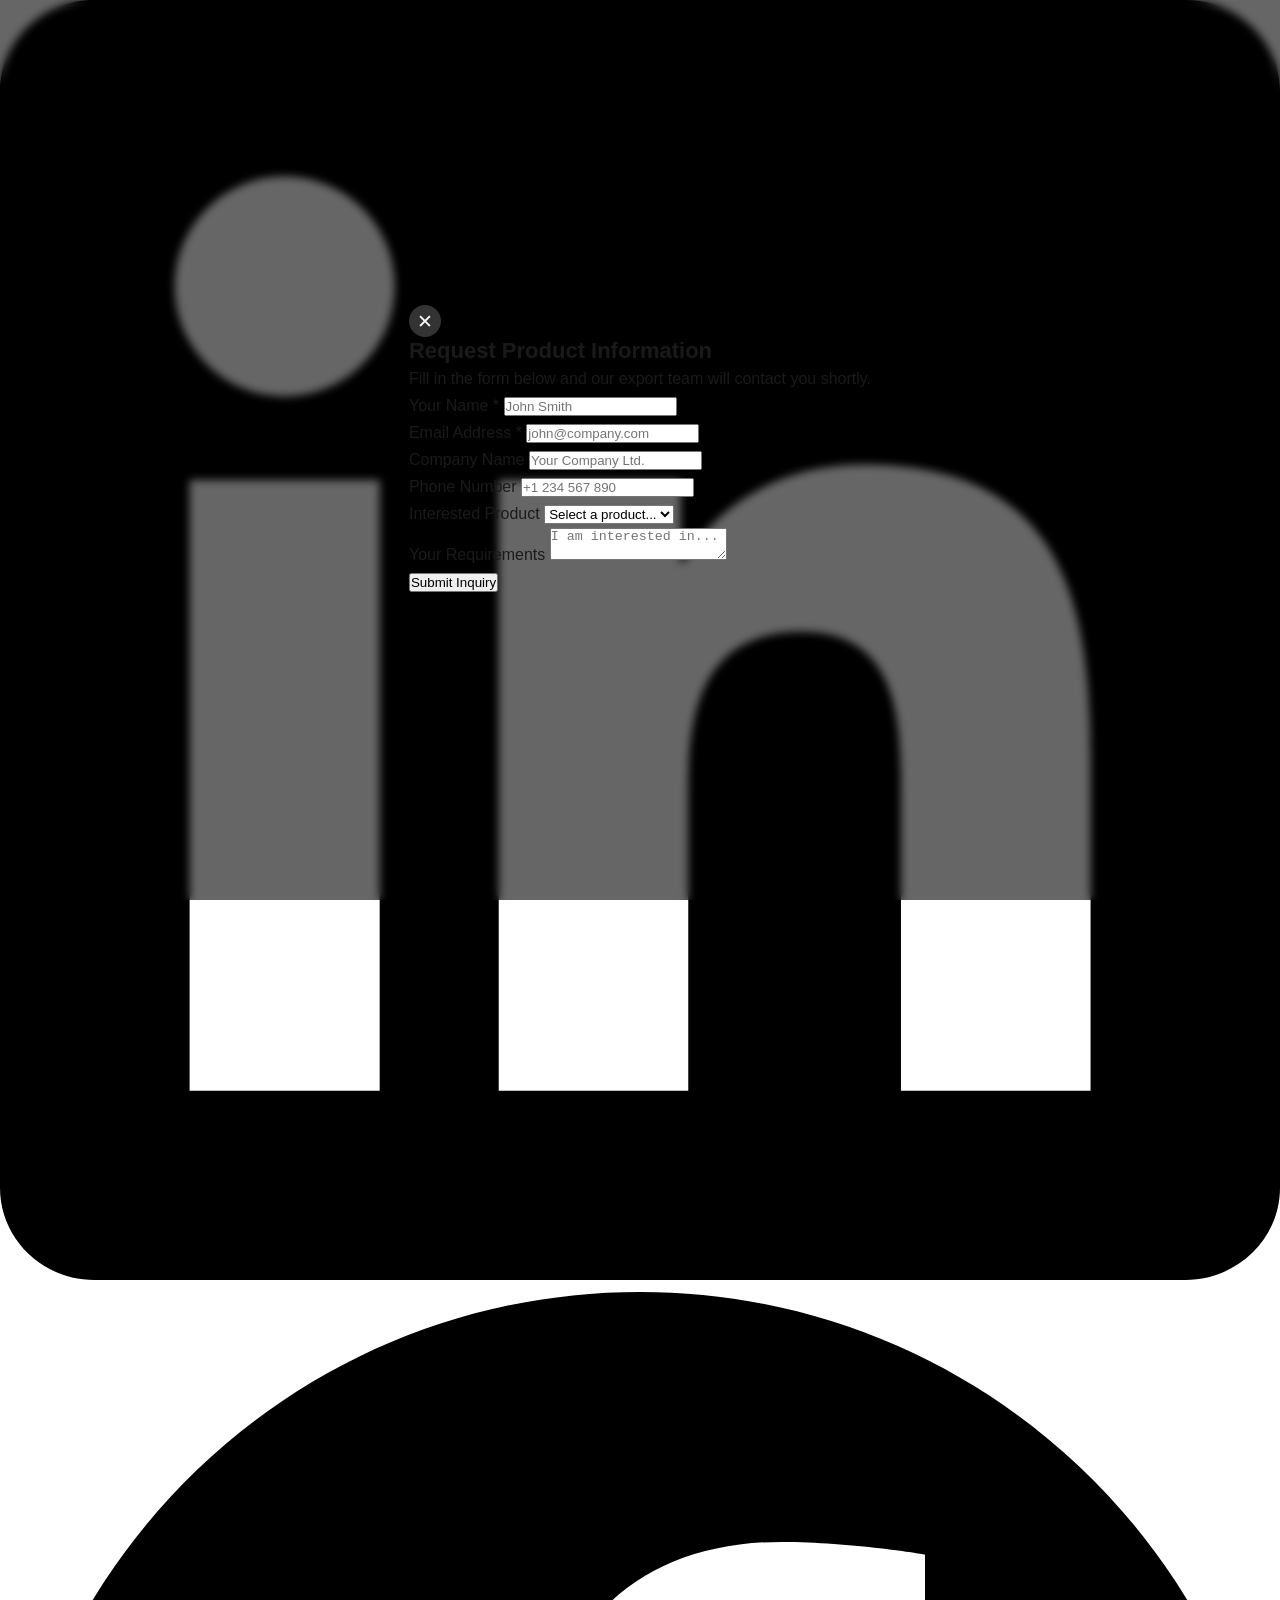
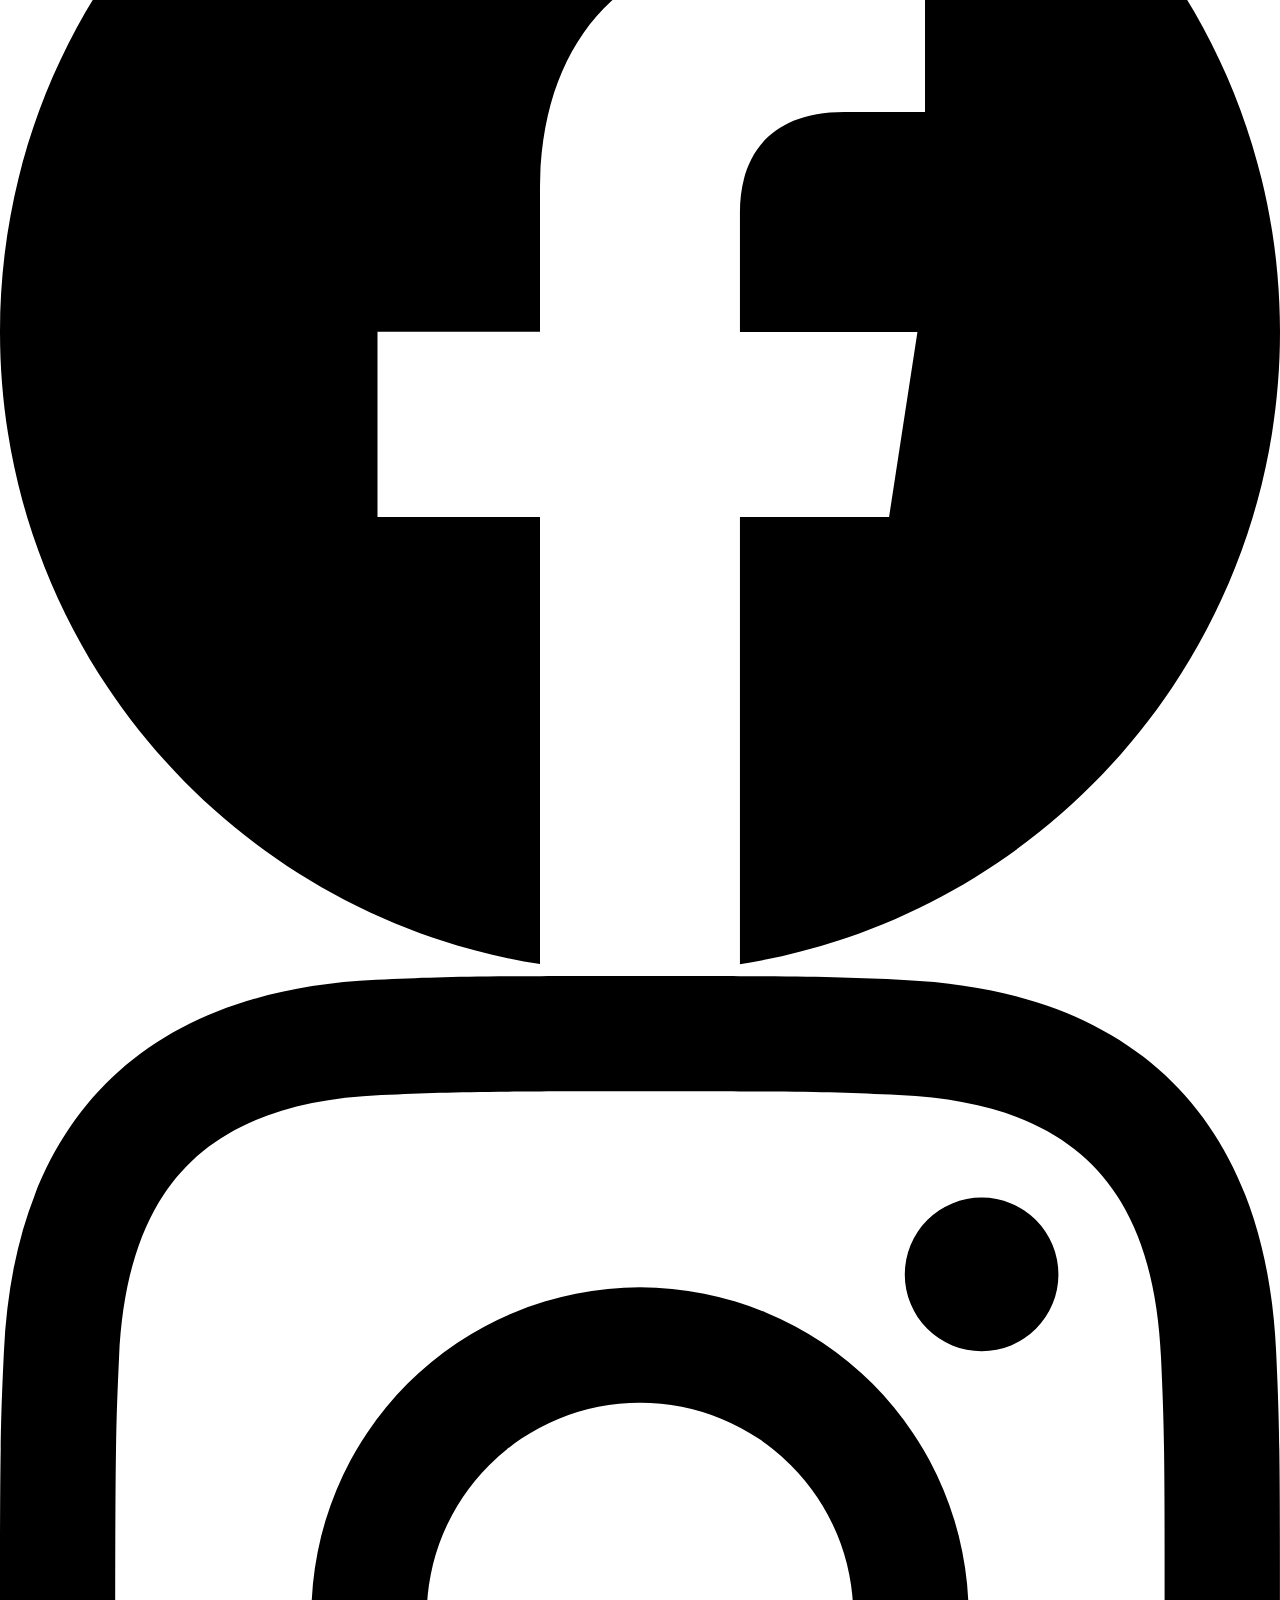
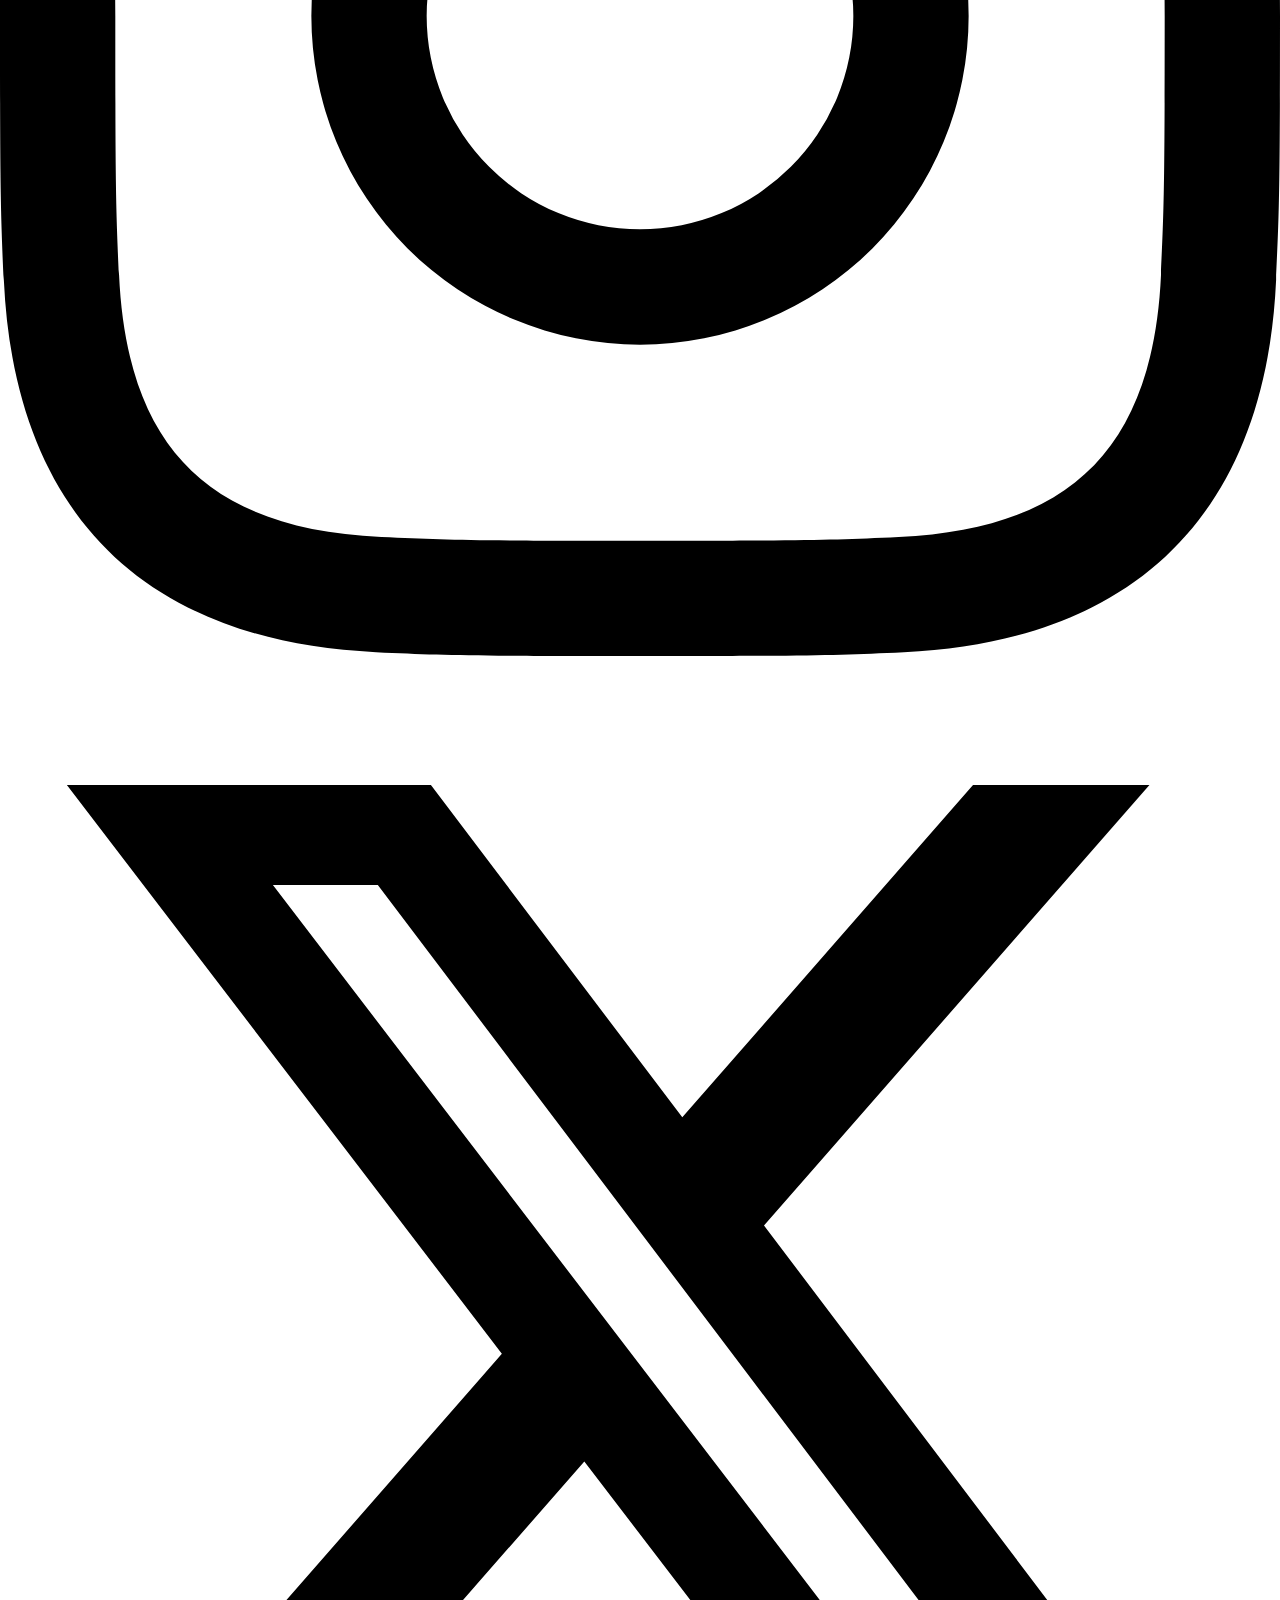
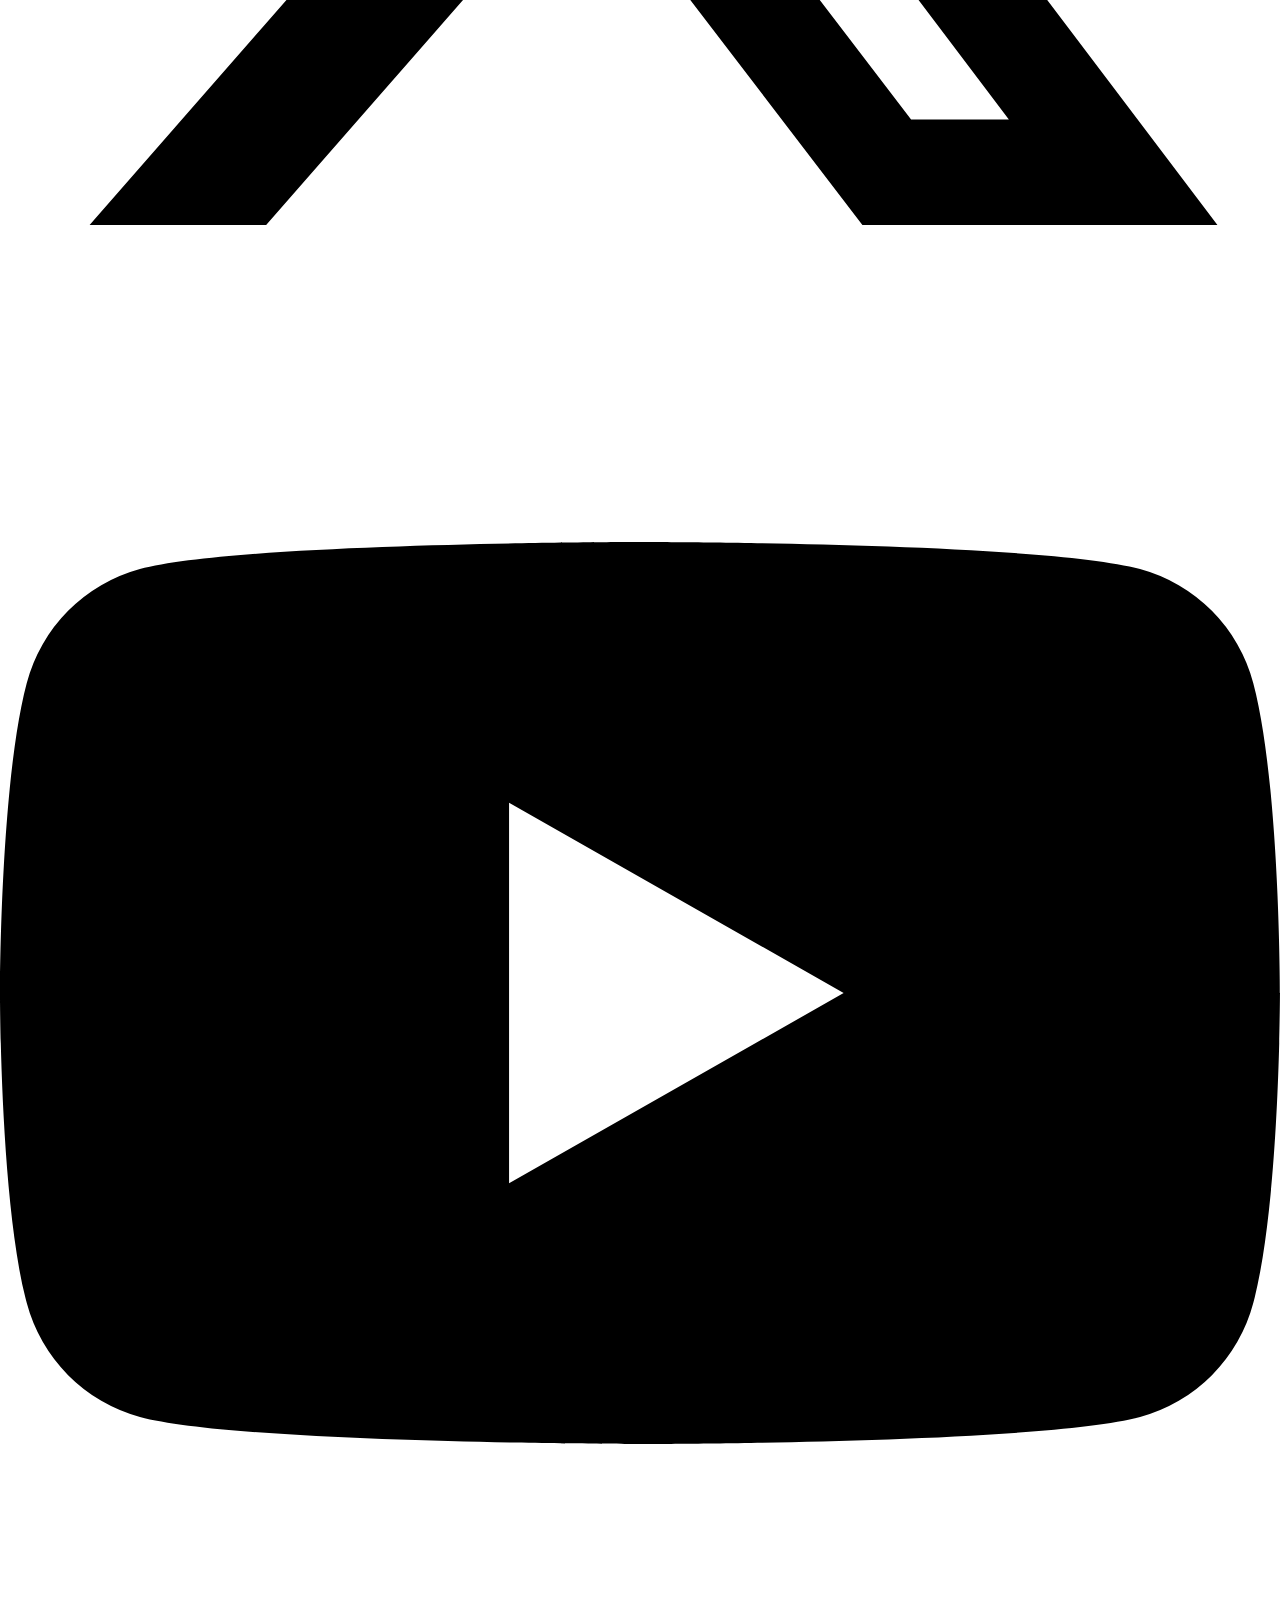
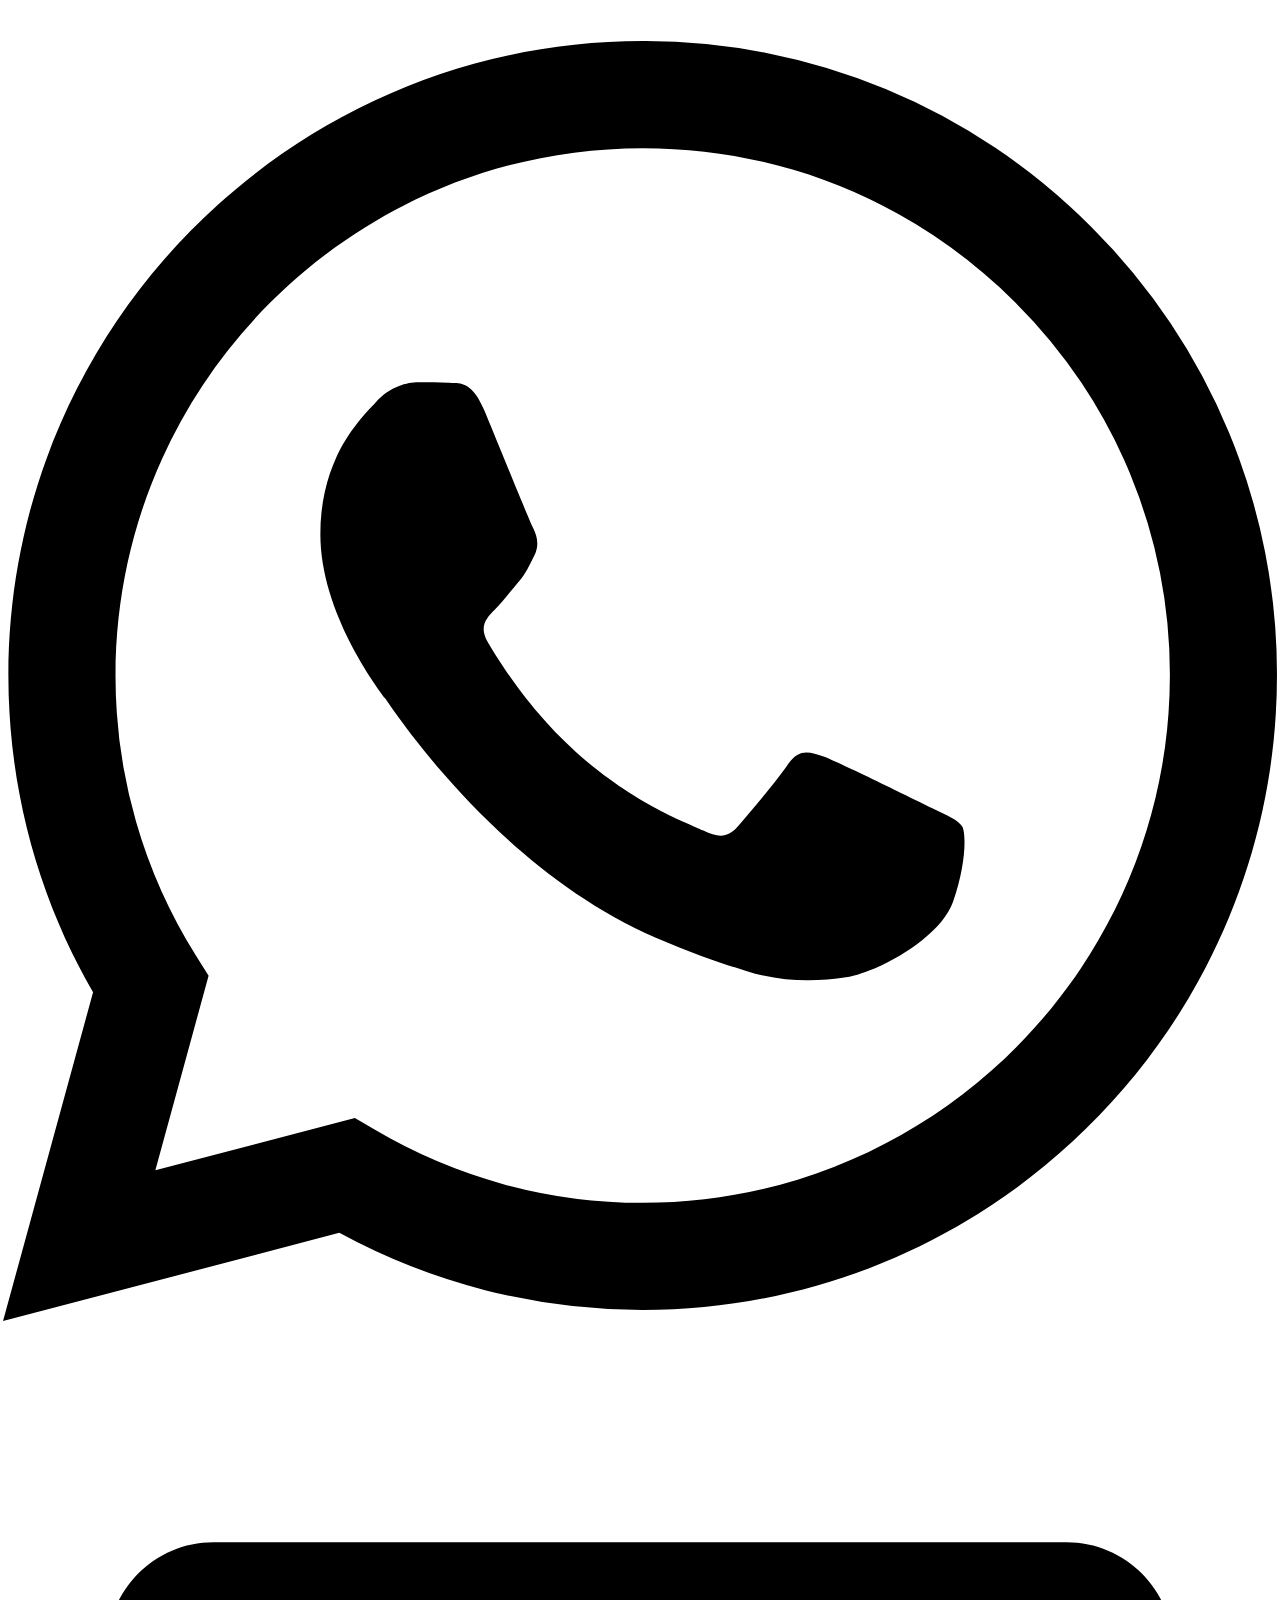
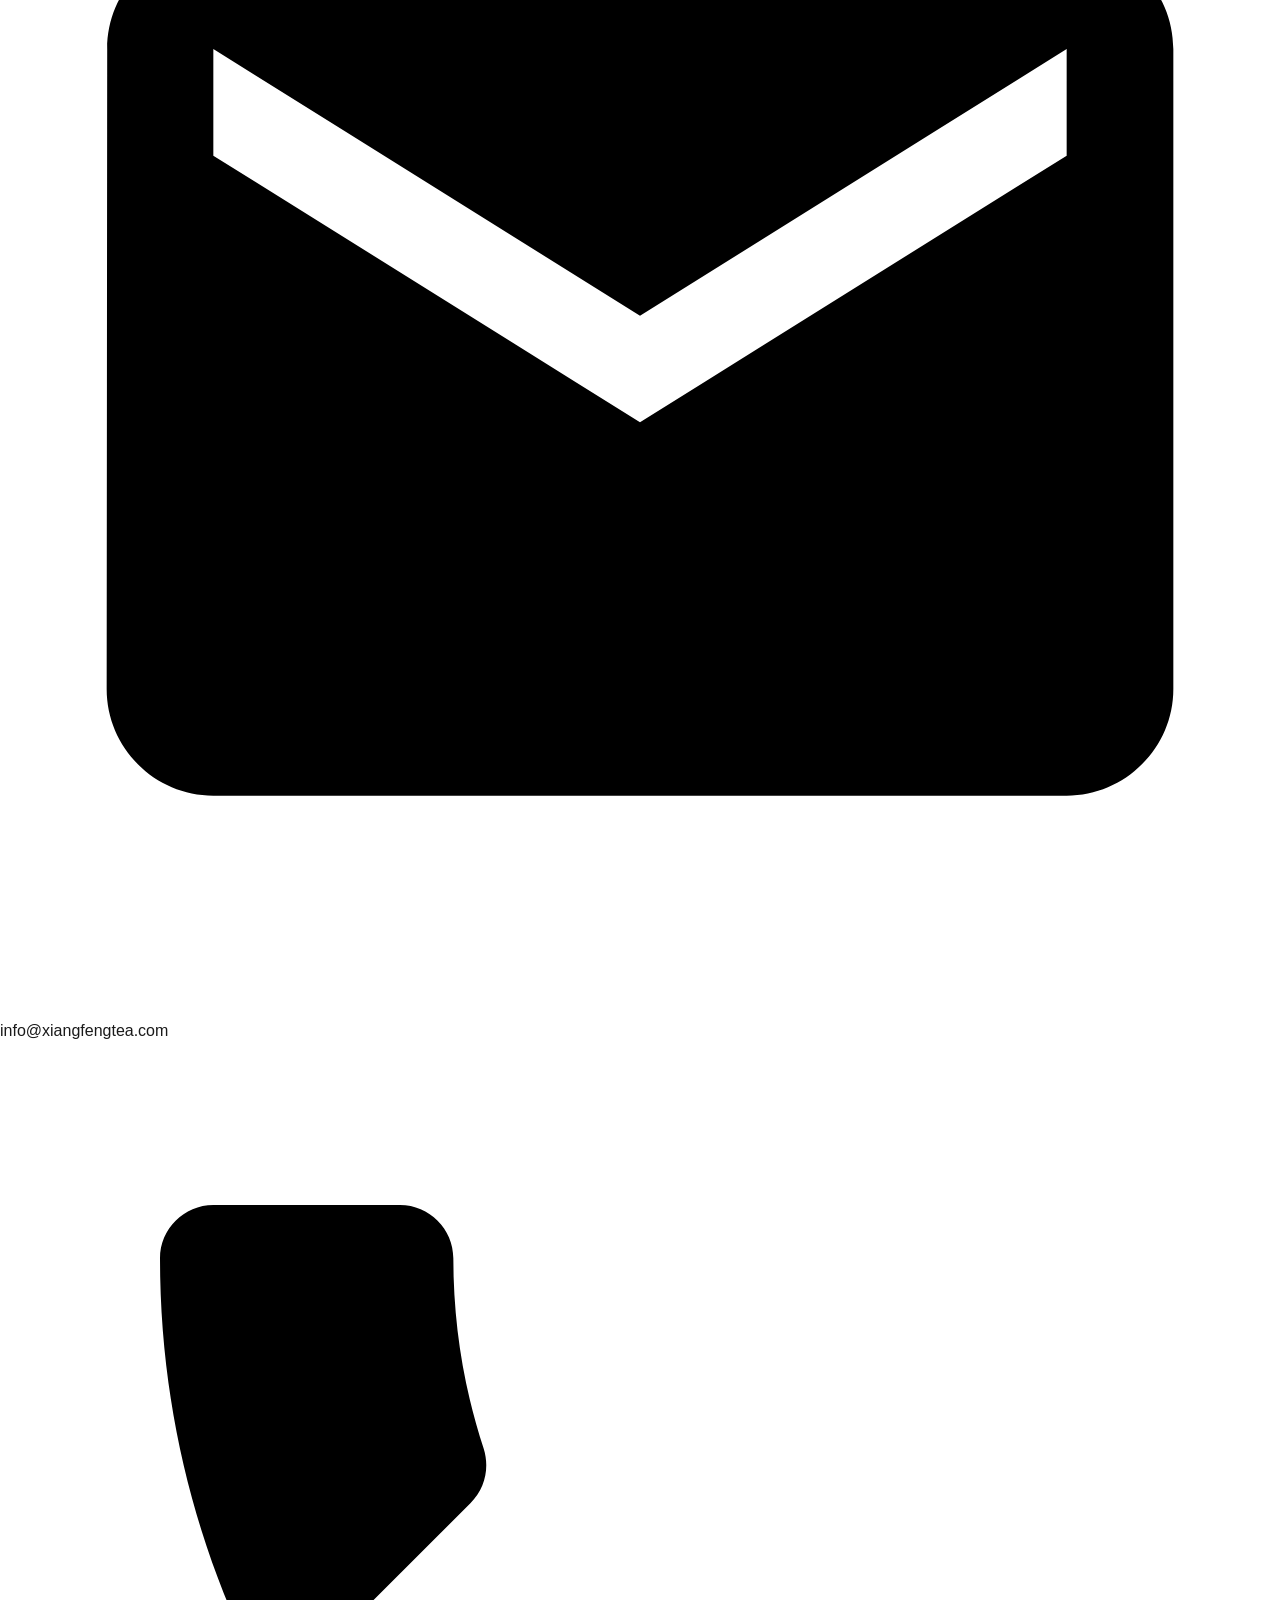
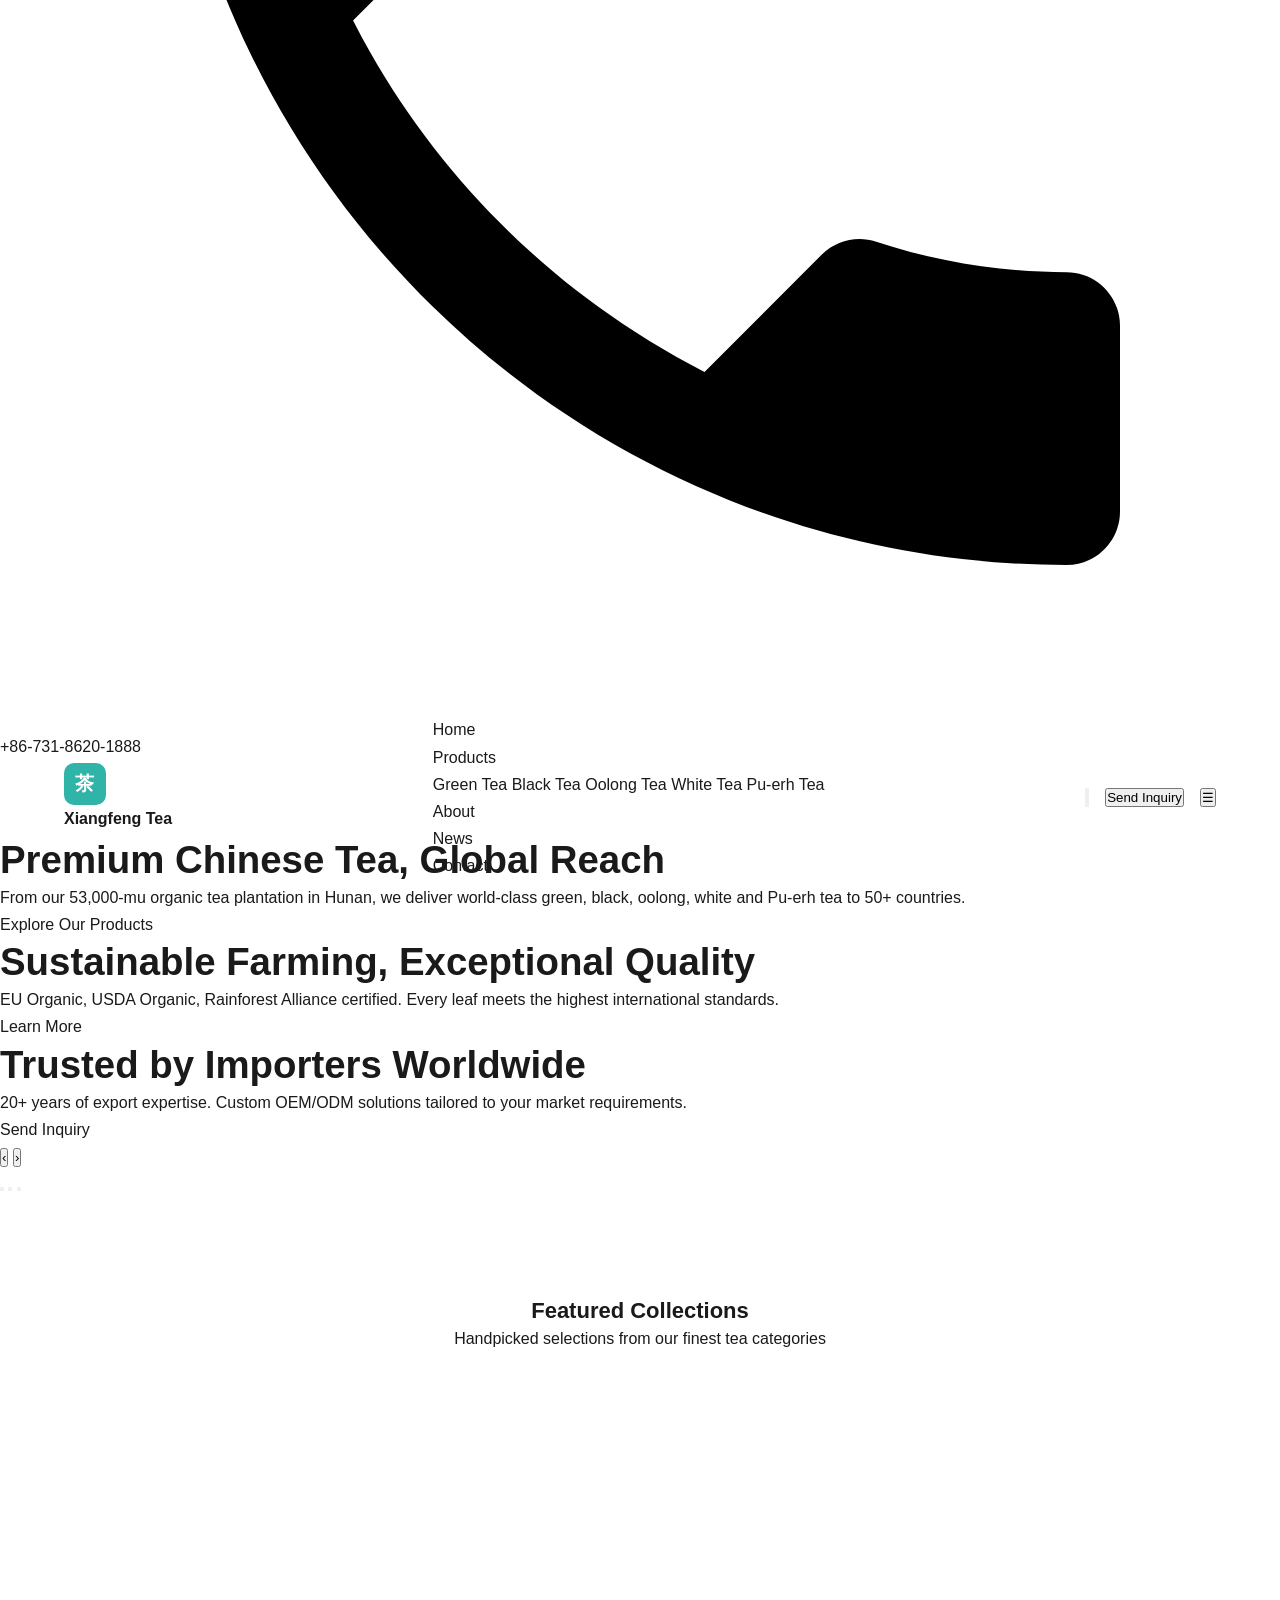
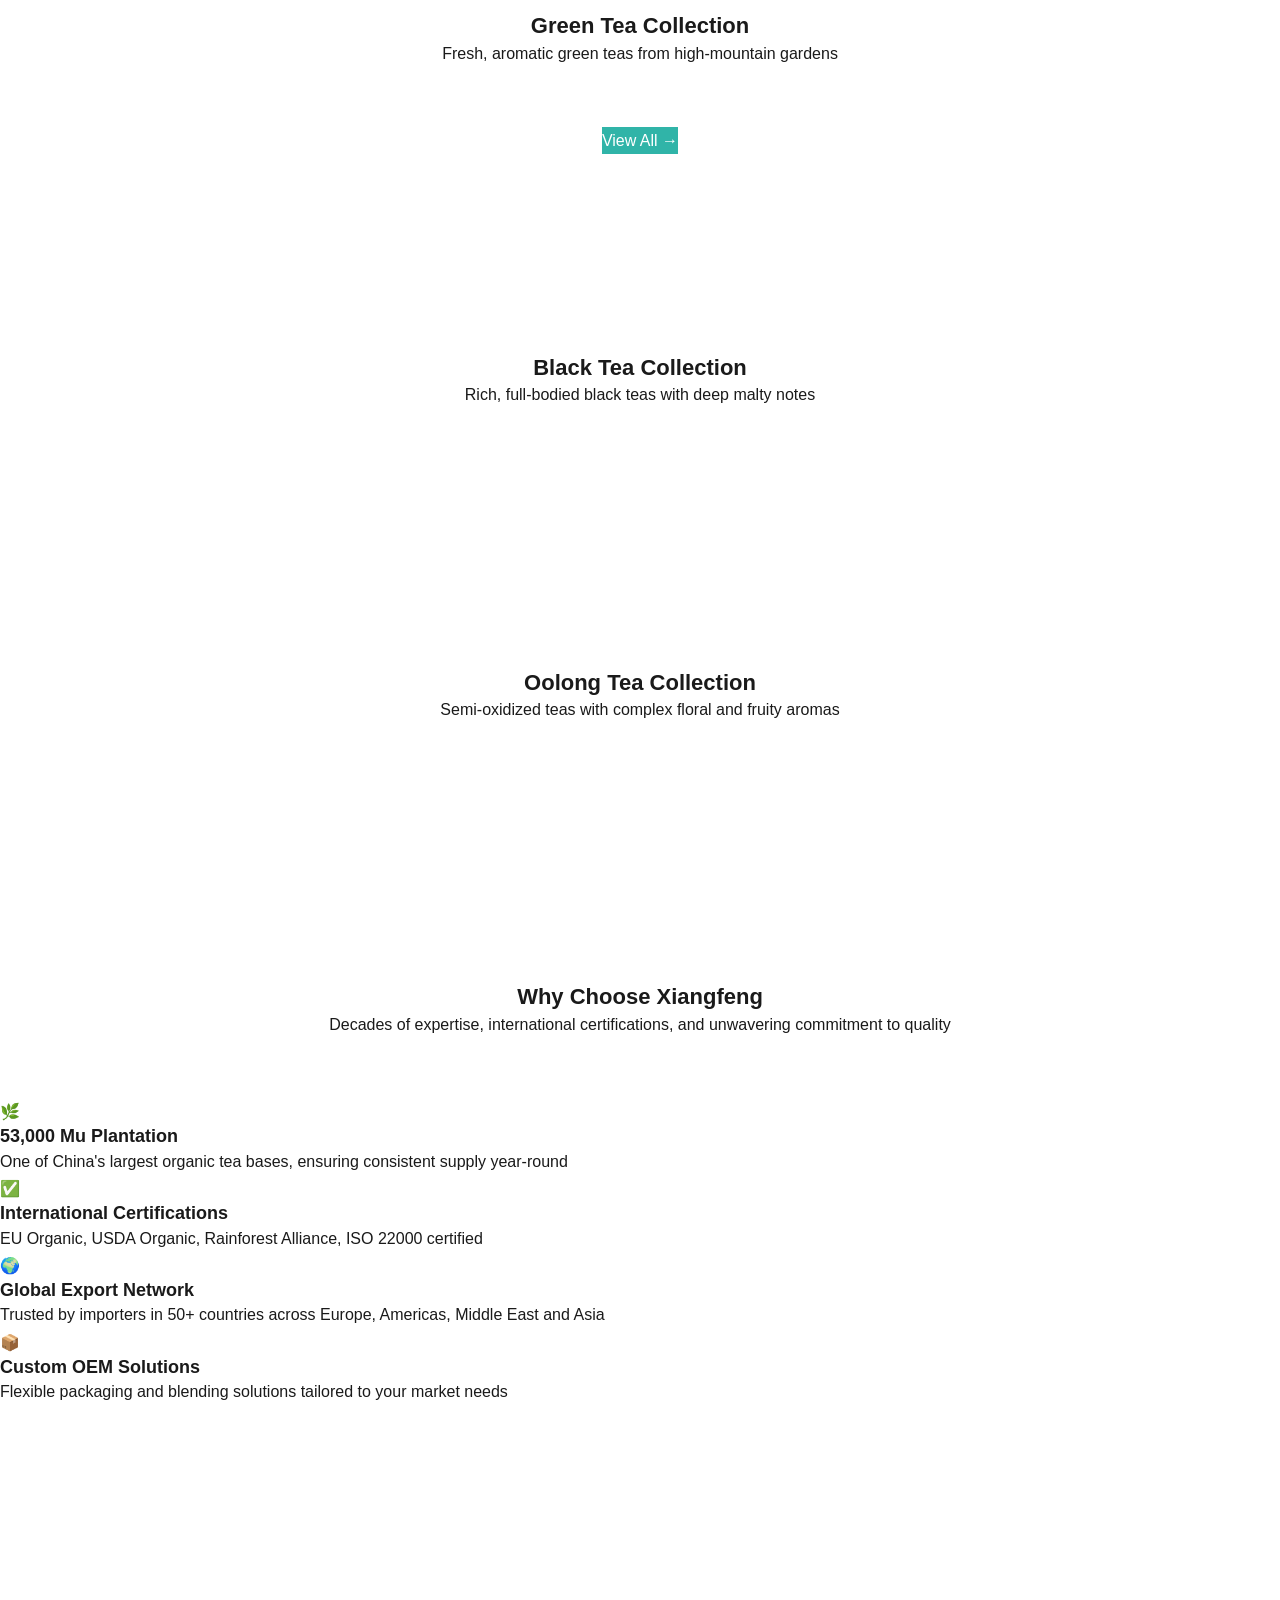
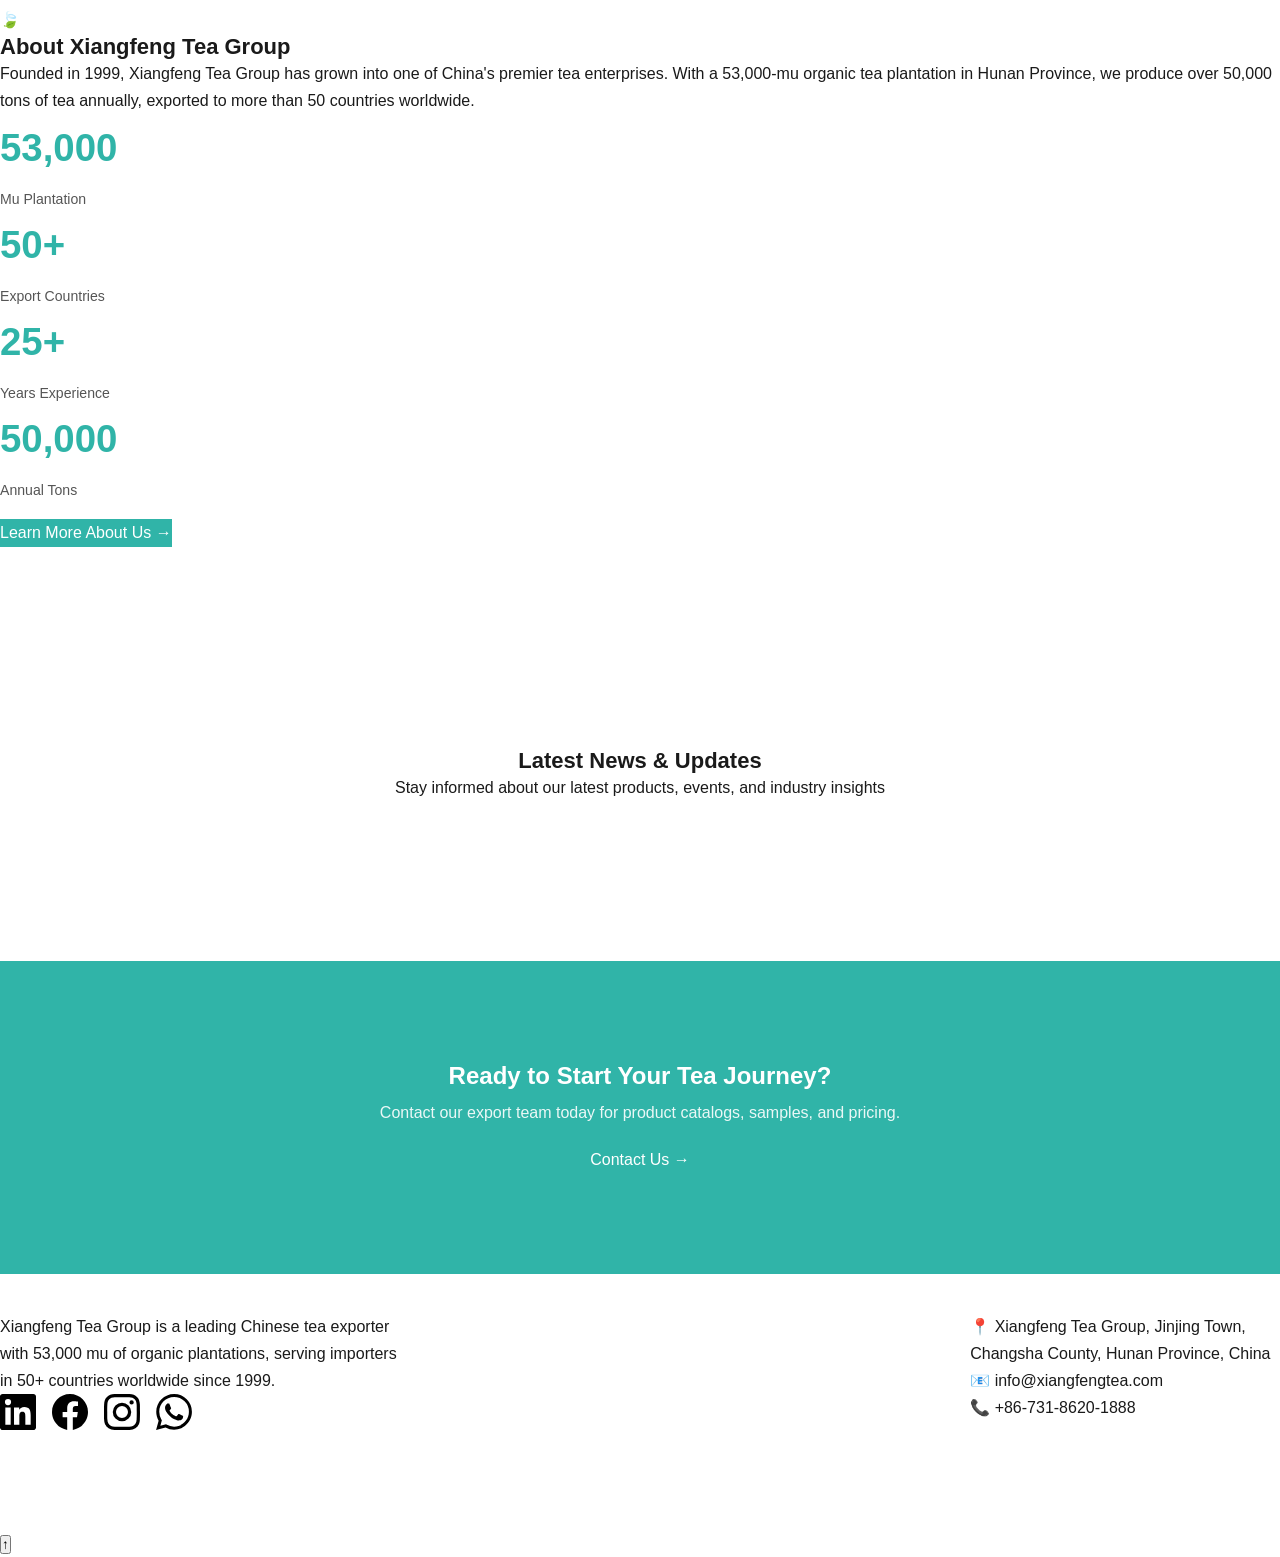
==== commit c9290174: "Update index.html" ====
--- a/index.html
+++ b/index.html
@@ -1,612 +1,564 @@
 <!DOCTYPE html>
-<html lang="zh-CN">
+<html lang="en">
 <head>
-    <meta charset="UTF-8">
-    <meta name="viewport" content="width=device-width, initial-scale=1.0">
-    <meta name="description" content="湘丰茶业集团 - 中国优质茶叶出口商。提供西湖龙井、大红袍、祁门红茶等优质绿茶、红茶、乌龙茶。专业茶叶出口经验，产品远销全球。">
-    <meta name="keywords" content="中国茶叶,绿茶,红茶,乌龙茶,普洱茶,白茶,茶叶出口,湘丰茶业">
-    <meta name="author" content="Xiangfeng Tea Group">
-    <meta property="og:title" content="湘丰茶业集团 - 优质中国茶叶出口">
-    <meta property="og:description" content="传承中国茶文化，将最优质的中国茶叶带给全世界。">
-    <meta property="og:type" content="website">
-    <title>湘丰茶业集团 - 优质中国茶叶出口 | Xiangfeng Tea Group</title>
-    <link rel="canonical" href="https://www.xiangfeng-tea.com">
-    <link rel="stylesheet" href="styles.css">
-    <link href="https://fonts.googleapis.com/css2?family=Inter:wght@300;400;500;600;700;800&display=swap" rel="stylesheet">
+<meta charset="UTF-8">
+<meta name="viewport" content="width=device-width, initial-scale=1.0">
+<title>Xiangfeng Tea Group — Premium Chinese Tea Exporter</title>
+<meta name="description" content="Xiangfeng Tea Group — Leading Chinese tea exporter with 53,000 mu organic plantation. Premium green tea, black tea, oolong tea, white tea, Pu-erh tea. Export to 50+ countries.">
+<meta name="keywords" content="Chinese tea exporter, organic tea, green tea, black tea, oolong tea, Pu-erh tea, Xiangfeng tea, tea wholesale">
+<link rel="preconnect" href="https://fonts.googleapis.com">
+<link rel="preconnect" href="https://fonts.gstatic.com" crossorigin>
+<link href="https://fonts.googleapis.com/css2?family=Noto+Naskh+Arabic:wght@400;600;700&display=swap" rel="stylesheet">
+<link rel="stylesheet" href="styles.css">
 </head>
-<body>
-    <!-- ========== Header ========== -->
-    <header class="header" id="header">
-        <div class="header-inner">
-            <a href="index.html" class="logo">
-                <div class="logo-icon">XF</div>
-                <div class="logo-text">
-                    <strong>湘丰茶业</strong>
-                    <small>Xiangfeng Tea Group</small>
-                </div>
-            </a>
-            <nav class="nav">
-                <a href="index.html" class="active">首页</a>
-                <a href="products.html">产品中心</a>
-                <a href="about.html">关于我们</a>
-                <a href="news.html">新闻资讯</a>
-                <a href="contact.html">联系我们</a>
-            </nav>
-            <div class="header-actions">
-                <a href="contact.html" class="btn btn-primary btn-sm">获取报价</a>
-            </div>
-            <button class="mobile-menu-btn" onclick="toggleMobileMenu()" aria-label="菜单">☰</button>
+<body data-page="home">
+
+<!-- ========== TOP UTILITY BAR ========== -->
+<div class="top-bar">
+  <div class="top-bar-inner">
+    <div class="top-bar-social">
+      <a href="https://www.linkedin.com/" target="_blank" rel="noopener" aria-label="LinkedIn">
+        <svg viewBox="0 0 24 24"><path d="M20.447 20.452h-3.554v-5.569c0-1.328-.027-3.037-1.852-3.037-1.853 0-2.136 1.445-2.136 2.939v5.667H9.351V9h3.414v1.561h.046c.477-.9 1.637-1.85 3.37-1.85 3.601 0 4.267 2.37 4.267 5.455v6.286zM5.337 7.433a2.062 2.062 0 01-2.063-2.065 2.064 2.064 0 112.063 2.065zm1.782 13.019H3.555V9h3.564v11.452zM22.225 0H1.771C.792 0 0 .774 0 1.729v20.542C0 23.227.792 24 1.771 24h20.451C23.2 24 24 23.227 24 22.271V1.729C24 .774 23.2 0 22.222 0h.003z"/></svg>
+      </a>
+      <a href="https://www.facebook.com/" target="_blank" rel="noopener" aria-label="Facebook">
+        <svg viewBox="0 0 24 24"><path d="M24 12.073c0-6.627-5.373-12-12-12s-12 5.373-12 12c0 5.99 4.388 10.954 10.125 11.854v-8.385H7.078v-3.47h3.047V9.43c0-3.007 1.792-4.669 4.533-4.669 1.312 0 2.686.235 2.686.235v2.953H15.83c-1.491 0-1.956.925-1.956 1.874v2.25h3.328l-.532 3.47h-2.796v8.385C19.612 23.027 24 18.062 24 12.073z"/></svg>
+      </a>
+      <a href="https://www.instagram.com/" target="_blank" rel="noopener" aria-label="Instagram">
+        <svg viewBox="0 0 24 24"><path d="M12 2.163c3.204 0 3.584.012 4.85.07 3.252.148 4.771 1.691 4.919 4.919.058 1.265.069 1.645.069 4.849 0 3.205-.012 3.584-.069 4.849-.149 3.225-1.664 4.771-4.919 4.919-1.266.058-1.644.07-4.85.07-3.204 0-3.584-.012-4.849-.07-3.26-.149-4.771-1.699-4.919-4.92-.058-1.265-.07-1.644-.07-4.849 0-3.204.013-3.583.07-4.849.149-3.227 1.664-4.771 4.919-4.919 1.266-.057 1.645-.069 4.849-.069zM12 0C8.741 0 8.333.014 7.053.072 2.695.272.273 2.69.073 7.052.014 8.333 0 8.741 0 12c0 3.259.014 3.668.072 4.948.2 4.358 2.618 6.78 6.98 6.98C8.333 23.986 8.741 24 12 24c3.259 0 3.668-.014 4.948-.072 4.354-.2 6.782-2.618 6.979-6.98.059-1.28.073-1.689.073-4.948 0-3.259-.014-3.667-.072-4.947-.196-4.354-2.617-6.78-6.979-6.98C15.668.014 15.259 0 12 0zm0 5.838a6.162 6.162 0 100 12.324 6.162 6.162 0 000-12.324zM12 16a4 4 0 110-8 4 4 0 010 8zm6.406-11.845a1.44 1.44 0 100 2.881 1.44 1.44 0 000-2.881z"/></svg>
+      </a>
+      <a href="https://x.com/" target="_blank" rel="noopener" aria-label="X (Twitter)">
+        <svg viewBox="0 0 24 24"><path d="M18.244 2.25h3.308l-7.227 8.26 8.502 11.24H16.17l-5.214-6.817L4.99 21.75H1.68l7.73-8.835L1.254 2.25H8.08l4.713 6.231zm-1.161 17.52h1.833L7.084 4.126H5.117z"/></svg>
+      </a>
+      <a href="https://www.youtube.com/" target="_blank" rel="noopener" aria-label="YouTube">
+        <svg viewBox="0 0 24 24"><path d="M23.498 6.186a3.016 3.016 0 00-2.122-2.136C19.505 3.545 12 3.545 12 3.545s-7.505 0-9.377.505A3.017 3.017 0 00.502 6.186C0 8.07 0 12 0 12s0 3.93.502 5.814a3.016 3.016 0 002.122 2.136c1.871.505 9.376.505 9.376.505s7.505 0 9.377-.505a3.015 3.015 0 002.122-2.136C24 15.93 24 12 24 12s0-3.93-.502-5.814zM9.545 15.568V8.432L15.818 12l-6.273 3.568z"/></svg>
+      </a>
+      <a href="https://wa.me/8613800000000" target="_blank" rel="noopener" aria-label="WhatsApp">
+        <svg viewBox="0 0 24 24"><path d="M17.472 14.382c-.297-.149-1.758-.867-2.03-.967-.273-.099-.471-.148-.67.15-.197.297-.767.966-.94 1.164-.173.199-.347.223-.644.075-.297-.15-1.255-.463-2.39-1.475-.883-.788-1.48-1.761-1.653-2.059-.173-.297-.018-.458.13-.606.134-.133.298-.347.446-.52.149-.174.198-.298.298-.497.099-.198.05-.371-.025-.52-.075-.149-.669-1.612-.916-2.207-.242-.579-.487-.5-.669-.51-.173-.008-.371-.01-.57-.01-.198 0-.52.074-.792.372-.272.297-1.04 1.016-1.04 2.479 0 1.462 1.065 2.875 1.213 3.074.149.198 2.096 3.2 5.077 4.487.709.306 1.262.489 1.694.625.712.227 1.36.195 1.871.118.571-.085 1.758-.719 2.006-1.413.248-.694.248-1.289.173-1.413-.074-.124-.272-.198-.57-.347m-5.421 7.403h-.004a9.87 9.87 0 01-5.031-1.378l-.361-.214-3.741.982.998-3.648-.235-.374a9.86 9.86 0 01-1.51-5.26c.001-5.45 4.436-9.884 9.888-9.884 2.64 0 5.122 1.03 6.988 2.898a9.825 9.825 0 012.893 6.994c-.003 5.45-4.437 9.884-9.885 9.884m8.413-18.297A11.815 11.815 0 0012.05 0C5.495 0 .16 5.335.157 11.892c0 2.096.547 4.142 1.588 5.945L.057 24l6.305-1.654a11.882 11.882 0 005.683 1.448h.005c6.554 0 11.89-5.335 11.893-11.893a11.821 11.821 0 00-3.48-8.413z"/></svg>
+      </a>
+    </div>
+    <div class="top-bar-right">
+      <span class="top-bar-contact">
+        <svg viewBox="0 0 24 24"><path d="M20 4H4c-1.1 0-1.99.9-1.99 2L2 18c0 1.1.9 2 2 2h16c1.1 0 2-.9 2-2V6c0-1.1-.9-2-2-2zm0 4l-8 5-8-5V6l8 5 8-5v2z"/></svg>
+        <span data-i18n="common.email">info@xiangfengtea.com</span>
+      </span>
+      <span class="top-bar-contact">
+        <svg viewBox="0 0 24 24"><path d="M6.62 10.79c1.44 2.83 3.76 5.14 6.59 6.59l2.2-2.2c.27-.27.67-.36 1.02-.24 1.12.37 2.33.57 3.57.57.55 0 1 .45 1 1V20c0 .55-.45 1-1 1-9.39 0-17-7.61-17-17 0-.55.45-1 1-1h3.5c.55 0 1 .45 1 1 0 1.25.2 2.45.57 3.57.11.35.03.74-.25 1.02l-2.2 2.2z"/></svg>
+        <span data-i18n="common.phone">+86-731-8620-1888</span>
+      </span>
+      <span class="lang-selector-target"></span>
+    </div>
+  </div>
+</div>
+
+<!-- ========== MAIN HEADER ========== -->
+<header class="site-header">
+  <div class="header-inner">
+    <a href="index.html" class="header-logo">
+      <div class="logo-icon">茶</div>
+      <strong>Xiangfeng Tea</strong>
+    </a>
+
+    <nav class="main-nav" id="mainNav">
+      <ul>
+        <li><a href="index.html" class="active" data-i18n="common.home">Home</a></li>
+        <li class="nav-dropdown">
+          <a href="products.html" data-i18n="common.products">Products</a>
+          <div class="sub-menu">
+            <a href="products.html" data-i18n="common.greenTea">Green Tea</a>
+            <a href="products.html" data-i18n="common.blackTea">Black Tea</a>
+            <a href="products.html" data-i18n="common.oolongTea">Oolong Tea</a>
+            <a href="products.html" data-i18n="common.whiteTea">White Tea</a>
+            <a href="products.html" data-i18n="common.puerTea">Pu-erh Tea</a>
+          </div>
+        </li>
+        <li><a href="about.html" data-i18n="common.about">About</a></li>
+        <li><a href="news.html" data-i18n="common.news">News</a></li>
+        <li><a href="contact.html" data-i18n="common.contact">Contact</a></li>
+      </ul>
+    </nav>
+
+    <div class="header-actions">
+      <button class="header-icon" aria-label="Search" data-i18n-ph="common.search" onclick="alert('Search')">
+        <svg viewBox="0 0 24 24" fill="none" stroke="currentColor" stroke-width="2"><circle cx="11" cy="11" r="8"/><path d="M21 21l-4.35-4.35"/></svg>
+      </button>
+      <button class="btn-inquiry" onclick="openInquiry()" data-i18n="common.sendInquiry">Send Inquiry</button>
+      <button class="mobile-menu-toggle" id="mobileMenuToggle" aria-label="Menu" onclick="toggleMobileMenu()">☰</button>
+    </div>
+  </div>
+</header>
+
+<!-- ========== HERO SLIDER ========== -->
+<section class="hero-slider" id="heroSlider">
+  <div class="hero-slide active" data-index="0">
+    <div class="hero-slide-bg" style="background-image:url('https://images.unsplash.com/photo-1571934811356-5cc061b6821f?w=1920&q=80&auto=format&fit=crop');background-color:#1a7a72"></div>
+    <div class="hero-slide-overlay"></div>
+    <div class="hero-slide-content">
+      <h2 data-i18n="hero.slide1Title">Premium Chinese Tea, Global Reach</h2>
+      <p data-i18n="hero.slide1Desc">From our 53,000-mu organic tea plantation in Hunan, we deliver world-class green, black, oolong, white and Pu-erh tea to 50+ countries.</p>
+      <a href="products.html" class="hero-btn" data-i18n="home.heroBtn">Explore Our Products</a>
+    </div>
+  </div>
+  <div class="hero-slide" data-index="1">
+    <div class="hero-slide-bg" style="background-image:url('https://images.unsplash.com/photo-1558160074-4d7d8bdf4256?w=1920&q=80&auto=format&fit=crop');background-color:#1a6e3e"></div>
+    <div class="hero-slide-overlay"></div>
+    <div class="hero-slide-content">
+      <h2 data-i18n="hero.slide2Title">Sustainable Farming, Exceptional Quality</h2>
+      <p data-i18n="hero.slide2Desc">EU Organic, USDA Organic, Rainforest Alliance certified. Every leaf meets the highest international standards.</p>
+      <a href="about.html" class="hero-btn" data-i18n="common.learnMore">Learn More</a>
+    </div>
+  </div>
+  <div class="hero-slide" data-index="2">
+    <div class="hero-slide-bg" style="background-image:url('https://images.unsplash.com/photo-1544787219-7f47ccb76574?w=1920&q=80&auto=format&fit=crop');background-color:#8B6914"></div>
+    <div class="hero-slide-overlay"></div>
+    <div class="hero-slide-content">
+      <h2 data-i18n="hero.slide3Title">Trusted by Importers Worldwide</h2>
+      <p data-i18n="hero.slide3Desc">20+ years of export expertise. Custom OEM/ODM solutions tailored to your market requirements.</p>
+      <a href="contact.html" class="hero-btn" data-i18n="common.sendInquiry">Send Inquiry</a>
+    </div>
+  </div>
+  <button class="hero-arrow prev" onclick="heroPrev()" aria-label="Previous">‹</button>
+  <button class="hero-arrow next" onclick="heroNext()" aria-label="Next">›</button>
+  <div class="hero-dots" id="heroDots">
+    <button class="hero-dot active" data-index="0"></button>
+    <button class="hero-dot" data-index="1"></button>
+    <button class="hero-dot" data-index="2"></button>
+  </div>
+</section>
+
+<!-- ========== FEATURED COLLECTIONS ========== -->
+<section class="section">
+  <div class="section-container">
+    <div class="section-header">
+      <h3 data-i18n="home.featuredTitle">Featured Collections</h3>
+      <p data-i18n="home.featuredDesc">Handpicked selections from our finest tea categories</p>
+    </div>
+    <div class="product-grid" id="featuredProducts"></div>
+  </div>
+</section>
+
+<!-- ========== GREEN TEA ========== -->
+<section class="section section-gray">
+  <div class="section-container">
+    <div class="section-header">
+      <h3 data-i18n="home.greenTitle">Green Tea Collection</h3>
+      <p data-i18n="home.greenDesc">Fresh, aromatic green teas from high-mountain gardens</p>
+    </div>
+    <div class="product-grid" id="greenTeaProducts"></div>
+    <div style="text-align:center;margin-top:24px">
+      <a href="products.html" class="hero-btn" style="background:var(--primary);color:var(--white);display:inline-block" data-i18n="common.viewAll">View All →</a>
+    </div>
+  </div>
+</section>
+
+<!-- ========== BLACK TEA ========== -->
+<section class="section">
+  <div class="section-container">
+    <div class="section-header">
+      <h3 data-i18n="home.blackTitle">Black Tea Collection</h3>
+      <p data-i18n="home.blackDesc">Rich, full-bodied black teas with deep malty notes</p>
+    </div>
+    <div class="product-grid" id="blackTeaProducts"></div>
+  </div>
+</section>
+
+<!-- ========== OOLONG TEA ========== -->
+<section class="section section-gray">
+  <div class="section-container">
+    <div class="section-header">
+      <h3 data-i18n="home.oolongTitle">Oolong Tea Collection</h3>
+      <p data-i18n="home.oolongDesc">Semi-oxidized teas with complex floral and fruity aromas</p>
+    </div>
+    <div class="product-grid" id="oolongTeaProducts"></div>
+  </div>
+</section>
+
+<!-- ========== WHY CHOOSE US ========== -->
+<section class="section">
+  <div class="section-container">
+    <div class="section-header">
+      <h3 data-i18n="home.whyTitle">Why Choose Xiangfeng</h3>
+      <p data-i18n="home.whyDesc">Decades of expertise, international certifications, and unwavering commitment to quality</p>
+    </div>
+    <div class="features-grid">
+      <div class="feature-card">
+        <div class="feature-icon">🌿</div>
+        <h4 data-i18n="home.feat1Title">53,000 Mu Plantation</h4>
+        <p data-i18n="home.feat1Desc">One of China's largest organic tea bases, ensuring consistent supply year-round</p>
+      </div>
+      <div class="feature-card">
+        <div class="feature-icon">✅</div>
+        <h4 data-i18n="home.feat2Title">International Certifications</h4>
+        <p data-i18n="home.feat2Desc">EU Organic, USDA Organic, Rainforest Alliance, ISO 22000 certified</p>
+      </div>
+      <div class="feature-card">
+        <div class="feature-icon">🌍</div>
+        <h4 data-i18n="home.feat3Title">Global Export Network</h4>
+        <p data-i18n="home.feat3Desc">Trusted by importers in 50+ countries across Europe, Americas, Middle East and Asia</p>
+      </div>
+      <div class="feature-card">
+        <div class="feature-icon">📦</div>
+        <h4 data-i18n="home.feat4Title">Custom OEM Solutions</h4>
+        <p data-i18n="home.feat4Desc">Flexible packaging and blending solutions tailored to your market needs</p>
+      </div>
+    </div>
+  </div>
+</section>
+
+<!-- ========== ABOUT PREVIEW ========== -->
+<section class="section section-gray">
+  <div class="section-container">
+    <div class="about-preview">
+      <div class="about-preview-img">🍃</div>
+      <div class="about-preview-text">
+        <h3 data-i18n="home.aboutTitle">About Xiangfeng Tea Group</h3>
+        <p data-i18n="home.aboutDesc">Founded in 1999, Xiangfeng Tea Group has grown into one of China's premier tea enterprises. With a 53,000-mu organic tea plantation in Hunan Province, we produce over 50,000 tons of tea annually, exported to more than 50 countries worldwide.</p>
+        <div class="about-preview-stats">
+          <div class="stat-item">
+            <div class="stat-number" data-count="53000">53,000</div>
+            <div class="stat-label" data-i18n="home.statPlantation">Mu Plantation</div>
+          </div>
+          <div class="stat-item">
+            <div class="stat-number" data-count="50">50+</div>
+            <div class="stat-label" data-i18n="home.statExport">Export Countries</div>
+          </div>
+          <div class="stat-item">
+            <div class="stat-number" data-count="25">25+</div>
+            <div class="stat-label" data-i18n="home.statYears">Years Experience</div>
+          </div>
+          <div class="stat-item">
+            <div class="stat-number" data-count="50000">50,000</div>
+            <div class="stat-label" data-i18n="home.statTons">Annual Tons</div>
+          </div>
         </div>
-    </header>
-
-    <!-- Mobile Menu -->
-    <div class="mobile-menu" id="mobileMenu">
-        <a href="index.html" class="active">首页</a>
-        <a href="products.html">产品中心</a>
-        <a href="about.html">关于我们</a>
-        <a href="news.html">新闻资讯</a>
-        <a href="contact.html">联系我们</a>
-    </div>
-
-    <!-- ========== Hero Section ========== -->
-    <section class="hero">
-        <div class="hero-bg">
-            <img class="hero-bg-img"
-                 src="https://images.unsplash.com/photo-1544787219-7f47ccb76574?w=1920&q=80"
-                 alt="中国茶园"
-                 onerror="this.style.display='none';this.parentElement.style.background='linear-gradient(135deg, #0d2624 0%, #1a8f84 50%, #30B4A8 100%)';">
-        </div>
-        <div class="hero-content">
-            <div class="hero-text">
-                <div class="hero-badge">
-                    <span class="dot"></span>
-                    <span>中国优质茶叶出口商</span>
-                </div>
-                <h1>源自中国<br><span class="accent">走向世界</span></h1>
-                <p class="hero-subtitle">
-                    湘丰茶业集团致力于将中国最优质的茶叶带给全球消费者。
-                    从西湖龙井到武夷山大红袍，每一片茶叶都承载着千年的东方韵味。
-                </p>
-                <div class="hero-buttons">
-                    <a href="products.html" class="btn btn-primary">探索产品</a>
-                    <button class="btn btn-outline" onclick="openInquiry()">在线询盘</button>
-                </div>
-                <div class="hero-stats">
-                    <div class="hero-stat">
-                        <strong>30+<span style="font-size:0.7em">年</span></strong>
-                        <span>行业经验</span>
-                    </div>
-                    <div class="hero-stat">
-                        <strong>50+<span style="font-size:0.7em">国</span></strong>
-                        <span>出口覆盖</span>
-                    </div>
-                    <div class="hero-stat">
-                        <strong>200+<span style="font-size:0.7em">项</span></strong>
-                        <span>品质认证</span>
-                    </div>
-                </div>
-            </div>
-            <div class="hero-visual">
-                <div class="hero-card">
-                    <div class="hero-card-label">热门产品</div>
-                    <h3>精选茶叶系列</h3>
-                    <p>从中国核心茶区直采，经过严格品质把控，为您呈现最纯正的中国茶。</p>
-                    <div class="hero-card-features">
-                        <div class="hf-item"><span class="hf-icon">✓</span> 西湖龙井 — 绿茶之王</div>
-                        <div class="hf-item"><span class="hf-icon">✓</span> 武夷山大红袍 — 岩茶之首</div>
-                        <div class="hf-item"><span class="hf-icon">✓</span> 祁门红茶 — 世界高香</div>
-                        <div class="hf-item"><span class="hf-icon">✓</span> 福鼎白茶 — 自然之选</div>
-                    </div>
-                    <a href="products.html" class="btn btn-white btn-sm">查看全部产品 →</a>
-                </div>
-            </div>
-        </div>
-        <div class="scroll-indicator">
-            <div class="scroll-line"></div>
-        </div>
-    </section>
-
-    <!-- ========== Featured Products ========== -->
-    <section class="section bg-white">
-        <div class="container">
-            <div class="section-header">
-                <span class="section-tag">精选产品</span>
-                <h2>核心茶叶系列</h2>
-                <p class="section-desc">从中国各大名茶产区精心甄选，涵盖绿茶、红茶、乌龙茶、白茶、普洱茶等主要品类。</p>
-            </div>
-            <div class="products-grid" id="featuredProducts">
-                <!-- 产品通过JS动态渲染 -->
-            </div>
-            <div class="text-center mt-40">
-                <a href="products.html" class="btn btn-outline-dark">查看全部产品</a>
-            </div>
-        </div>
-    </section>
-
-    <!-- ========== About Preview ========== -->
-    <section class="section bg-pale">
-        <div class="container">
-            <div class="about-grid">
-                <div class="about-image-wrap">
-                    <img src="https://images.unsplash.com/photo-1558160074-4d7d8bdf4256?w=600&q=80"
-                         alt="中国茶文化"
-                         onerror="this.src='data:image/svg+xml,<svg xmlns=%22http://www.w3.org/2000/svg%22 width=%22600%22 height=%22400%22><rect fill=%22%23e0f5f3%22 width=%22600%22 height=%22400%22/><text x=%22300%22 y=%22200%22 text-anchor=%22middle%22 fill=%22%2330B4A8%22 font-size=%2220%22>茶文化</text></svg>'">
-                    <div class="about-badge">
-                        <strong>30+</strong>
-                        <span>年行业深耕</span>
-                    </div>
-                </div>
-                <div class="about-content">
-                    <span class="section-tag">关于我们</span>
-                    <h2>传承千年茶韵<br>连接世界市场</h2>
-                    <p>湘丰茶业集团扎根中国核心茶产区，拥有三十余年茶叶种植、加工与出口经验。我们与中国50多个优质茶园建立了长期战略合作关系，产品远销欧洲、北美、东南亚、中东等50多个国家和地区。</p>
-                    <p>我们不仅是一家茶叶出口企业，更是中国茶文化的传播者。每一批茶叶都经过严格品控，从茶园到茶杯，全程可追溯。</p>
-                    <div class="about-features">
-                        <div class="about-feature">
-                            <div class="about-feature-icon">🏔️</div>
-                            <div class="about-feature-text">
-                                <strong>核心产区</strong>
-                                <p>精选中国名茶原产地</p>
-                            </div>
-                        </div>
-                        <div class="about-feature">
-                            <div class="about-feature-icon">🌿</div>
-                            <div class="about-feature-text">
-                                <strong>天然有机</strong>
-                                <p>100%自然种植无添加</p>
-                            </div>
-                        </div>
-                        <div class="about-feature">
-                            <div class="about-feature-icon">🔬</div>
-                            <div class="about-feature-text">
-                                <strong>严格品控</strong>
-                                <p>200+项检测标准把关</p>
-                            </div>
-                        </div>
-                        <div class="about-feature">
-                            <div class="about-feature-icon">📦</div>
-                            <div class="about-feature-text">
-                                <strong>全球物流</strong>
-                                <p>专业出口包装配送</p>
-                            </div>
-                        </div>
-                    </div>
-                    <a href="about.html" class="btn btn-primary">了解更多</a>
-                </div>
-            </div>
-        </div>
-    </section>
-
-    <!-- ========== Stats ========== -->
-    <section class="section bg-white">
-        <div class="container">
-            <div class="section-header">
-                <span class="section-tag">实力数据</span>
-                <h2>全球信赖的合作伙伴</h2>
-            </div>
-            <div class="stats-grid">
-                <div class="stat-card fade-in">
-                    <div class="stat-icon">🍃</div>
-                    <div class="stat-number counter" data-target="10000">0</div>
-                    <div class="stat-label">年产量（吨）</div>
-                </div>
-                <div class="stat-card fade-in">
-                    <div class="stat-icon">🌍</div>
-                    <div class="stat-number counter" data-target="50">0</div>
-                    <div class="stat-label">出口国家地区</div>
-                </div>
-                <div class="stat-card fade-in">
-                    <div class="stat-icon">🏆</div>
-                    <div class="stat-number counter" data-target="200">0</div>
-                    <div class="stat-label">品质认证奖项</div>
-                </div>
-                <div class="stat-card fade-in">
-                    <div class="stat-icon">👥</div>
-                    <div class="stat-number counter" data-target="5000">0</div>
-                    <div class="stat-label">合作客户</div>
-                </div>
-            </div>
-        </div>
-    </section>
-
-    <!-- ========== Certifications ========== -->
-    <section class="section bg-light">
-        <div class="container">
-            <div class="section-header">
-                <span class="section-tag">品质保证</span>
-                <h2>国际权威认证</h2>
-                <p class="section-desc">我们对品质的承诺获得了全球权威认证机构的认可。</p>
-            </div>
-            <div class="cert-grid">
-                <div class="cert-card">
-                    <div class="cert-icon">✓</div>
-                    <h3>ISO 9001</h3>
-                    <p>国际质量管理体系</p>
-                </div>
-                <div class="cert-card">
-                    <div class="cert-icon">🌿</div>
-                    <h3>有机认证</h3>
-                    <p>中国有机产品认证</p>
-                </div>
-                <div class="cert-card">
-                    <div class="cert-icon">🛡️</div>
-                    <h3>HACCP</h3>
-                    <p>食品安全管理体系</p>
-                </div>
-                <div class="cert-card">
-                    <div class="cert-icon">📍</div>
-                    <h3>地理标志</h3>
-                    <p>原产地产品保护</p>
-                </div>
-                <div class="cert-card">
-                    <div class="cert-icon">🇪🇺</div>
-                    <h3>EU Organic</h3>
-                    <p>欧盟有机食品标准</p>
-                </div>
-            </div>
-        </div>
-    </section>
-
-    <!-- ========== CTA ========== -->
-    <section class="section cta">
-        <div class="container">
-            <div class="cta-content">
-                <h2>寻找可靠的茶叶供应商？</h2>
-                <p>无论是大宗批发还是品牌定制，湘丰茶业集团都能为您提供一站式解决方案。立即联系我们，获取专属报价。</p>
-                <div class="cta-buttons">
-                    <a href="contact.html" class="btn btn-white">立即询盘</a>
-                    <a href="products.html" class="btn btn-outline" style="color:white;border-color:rgba(255,255,255,0.4);">浏览产品</a>
-                </div>
-            </div>
-        </div>
-    </section>
-
-    <!-- ========== Footer ========== -->
-    <footer class="footer">
-        <div class="container">
-            <div class="footer-grid">
-                <div class="footer-brand">
-                    <a href="index.html" class="logo" style="margin-bottom:16px;">
-                        <div class="logo-icon">XF</div>
-                        <div class="logo-text">
-                            <strong>湘丰茶业集团</strong>
-                            <small>Xiangfeng Tea Group</small>
-                        </div>
-                    </a>
-                    <p>湘丰茶业集团是中国领先的茶叶出口商，致力于将最优质的中国茶叶带给全世界。三十余年行业经验，品质值得信赖。</p>
-                </div>
-                <div class="footer-col">
-                    <h4>快速导航</h4>
-                    <ul>
-                        <li><a href="index.html">首页</a></li>
-                        <li><a href="products.html">产品中心</a></li>
-                        <li><a href="about.html">关于我们</a></li>
-                        <li><a href="news.html">新闻资讯</a></li>
-                        <li><a href="contact.html">联系我们</a></li>
-                    </ul>
-                </div>
-                <div class="footer-col">
-                    <h4>产品分类</h4>
-                    <ul>
-                        <li><a href="products.html">绿茶系列</a></li>
-                        <li><a href="products.html">红茶系列</a></li>
-                        <li><a href="products.html">乌龙茶系列</a></li>
-                        <li><a href="products.html">白茶系列</a></li>
-                        <li><a href="products.html">普洱茶系列</a></li>
-                    </ul>
-                </div>
-                <div class="footer-contact footer-col">
-                    <h4>联系方式</h4>
-                    <ul>
-                        <li>📍 中国浙江省杭州市茶韵路168号</li>
-                        <li>📞 +86 571 8888 6666</li>
-                        <li>✉️ export@xiangfeng-tea.com</li>
-                        <li>🕐 周一至周五 9:00-18:00 (GMT+8)</li>
-                    </ul>
-                </div>
-            </div>
-            <div class="footer-bottom">
-                <p>&copy; 2024 湘丰茶业集团 版权所有 | Xiangfeng Tea Group Co., Ltd.</p>
-                <div class="footer-social">
-                    <a href="https://www.linkedin.com/company/xiangfeng-tea" target="_blank" rel="noopener" title="LinkedIn">in</a>
-                    <a href="https://www.facebook.com/xiangfengtea" target="_blank" rel="noopener" title="Facebook">f</a>
-                    <a href="https://www.instagram.com/xiangfeng_tea" target="_blank" rel="noopener" title="Instagram">ig</a>
-                </div>
-            </div>
-        </div>
-    </footer>
-
-    <!-- ========== Inquiry Popup Modal ========== -->
-    <div class="popup-overlay" id="inquiryPopup" style="display:none;">
-        <div class="popup">
-            <div class="popup-header">
-                <h2>获取报价 · 在线询盘</h2>
-                <button class="popup-close" onclick="closeInquiry()" aria-label="关闭">✕</button>
-            </div>
-            <div class="popup-body">
-                <!-- 茶叶简介 -->
-                <div class="popup-intro">
-                    <h3>🍵 湘丰茶业 — 优质中国茶叶出口</h3>
-                    <p>我们精选中国各大核心产区的优质茶叶，覆盖绿茶、红茶、乌龙茶、白茶、普洱茶等主要品类，满足全球客户多样化的采购需求。</p>
-                </div>
-
-                <!-- 推荐茶叶 -->
-                <div class="popup-teas">
-                    <div class="tea-mini-card">
-                        <div class="tea-mini-icon">🍃</div>
-                        <div class="tea-mini-info">
-                            <strong>西湖龙井</strong>
-                            <span>中国十大名茶之首，色绿、香郁、味甘、形美</span>
-                        </div>
-                    </div>
-                    <div class="tea-mini-card">
-                        <div class="tea-mini-icon">🪨</div>
-                        <div class="tea-mini-info">
-                            <strong>武夷山大红袍</strong>
-                            <span>岩茶之王，香气馥郁，岩韵悠长</span>
-                        </div>
-                    </div>
-                    <div class="tea-mini-card">
-                        <div class="tea-mini-icon">🫖</div>
-                        <div class="tea-mini-info">
-                            <strong>祁门红茶</strong>
-                            <span>世界三大高香红茶之一，蜜糖花香</span>
-                        </div>
-                    </div>
-                    <div class="tea-mini-card">
-                        <div class="tea-mini-icon">🌸</div>
-                        <div class="tea-mini-info">
-                            <strong>白毫银针</strong>
-                            <span>白茶极品，满披白毫，清鲜甘醇</span>
-                        </div>
-                    </div>
-                    <div class="tea-mini-card">
-                        <div class="tea-mini-icon">🍂</div>
-                        <div class="tea-mini-info">
-                            <strong>普洱熟茶</strong>
-                            <span>云南大叶种，陈香醇厚，温润养胃</span>
-                        </div>
-                    </div>
-                </div>
-
-                <!-- 询盘表单 -->
-                <form class="popup-form" id="inquiryForm" onsubmit="submitInquiry(event)">
-                    <div class="form-row">
-                        <div class="form-group">
-                            <label>姓名 <span class="required">*</span></label>
-                            <input type="text" name="name" placeholder="您的姓名" required>
-                        </div>
-                        <div class="form-group">
-                            <label>公司名称</label>
-                            <input type="text" name="company" placeholder="公司名称（选填）">
-                        </div>
-                    </div>
-                    <div class="form-row">
-                        <div class="form-group">
-                            <label>邮箱 <span class="required">*</span></label>
-                            <input type="email" name="email" placeholder="your@email.com" required>
-                        </div>
-                        <div class="form-group">
-                            <label>电话 / WhatsApp</label>
-                            <input type="tel" name="phone" placeholder="+86 138 xxxx xxxx">
-                        </div>
-                    </div>
-                    <div class="form-group">
-                        <label>国家/地区 <span class="required">*</span></label>
-                        <input type="text" name="country" placeholder="您所在的国家或地区" required>
-                    </div>
-                    <div class="form-group">
-                        <label>感兴趣的茶叶品类</label>
-                        <select name="teaType">
-                            <option value="">请选择（可多选，留言中补充）</option>
-                            <option value="green">绿茶（西湖龙井、碧螺春等）</option>
-                            <option value="black">红茶（祁门红茶、正山小种等）</option>
-                            <option value="oolong">乌龙茶（大红袍、铁观音等）</option>
-                            <option value="white">白茶（白毫银针、白牡丹等）</option>
-                            <option value="puer">普洱茶（生茶/熟茶）</option>
-                            <option value="multiple">多种品类</option>
-                        </select>
-                    </div>
-                    <div class="form-group">
-                        <label>需求描述 <span class="required">*</span></label>
-                        <textarea name="message" placeholder="请描述您的采购需求：数量、包装要求、目标市场等..." required></textarea>
-                    </div>
-                    <button type="submit" class="form-submit">提交询盘</button>
-                    <p style="font-size:0.78rem;color:#888;margin-top:12px;text-align:center;">
-                        提交后我们的外贸团队将在24小时内与您联系
-                    </p>
-                </form>
-            </div>
-        </div>
-    </div>
-
-    <script>
-        // ========== Product Data ==========
-        const products = [
-            {
-                id: "longjing",
-                name: "西湖龙井",
-                nameEn: "West Lake Longjing",
-                category: "绿茶",
-                origin: "浙江杭州",
-                price: "280",
-                priceUnit: "100g",
-                desc: "中国十大名茶之首，外形扁平光滑，色泽翠绿，香气清高持久，滋味鲜爽甘醇。",
-                certs: ["ISO 9001", "有机认证"],
-                image: "https://images.unsplash.com/photo-1556679343-c7306c1976bc?w=600&q=80",
-                badge: "热销"
-            },
-            {
-                id: "dahongpao",
-                name: "大红袍",
-                nameEn: "Da Hong Pao",
-                category: "乌龙茶",
-                origin: "福建武夷山",
-                price: "680",
-                priceUnit: "100g",
-                desc: "武夷岩茶代表，誉为"茶中之王"，香气馥郁持久，岩韵显著，七泡有余香。",
-                certs: ["ISO 9001", "地理标志"],
-                image: "https://images.unsplash.com/photo-1563822249366-3efb23b8e0c9?w=600&q=80",
-                badge: ""
-            },
-            {
-                id: "keemun",
-                name: "祁门红茶",
-                nameEn: "Keemun Black Tea",
-                category: "红茶",
-                origin: "安徽祁门",
-                price: "180",
-                priceUnit: "100g",
-                desc: "世界三大高香红茶之一，香气似花似蜜似果，汤色红艳明亮，滋味醇厚甘甜。",
-                certs: ["ISO 9001", "HACCP"],
-                image: "https://images.unsplash.com/photo-1597318181409-cf64d0b5d8a2?w=600&q=80",
-                badge: ""
-            },
-            {
-                id: "silverneedle",
-                name: "白毫银针",
-                nameEn: "Silver Needle",
-                category: "白茶",
-                origin: "福建福鼎",
-                price: "420",
-                priceUnit: "100g",
-                desc: "白茶中的极品，满披白毫如银似雪，汤色浅杏黄，滋味清鲜醇爽，毫香明显。",
-                certs: ["有机认证", "地理标志"],
-                image: "https://images.unsplash.com/photo-1564890369478-c89ca6d9cde9?w=600&q=80",
-                badge: ""
-            }
-        ];
-
-        // ========== Render Featured Products ==========
-        function renderFeaturedProducts() {
-            const grid = document.getElementById('featuredProducts');
-            grid.innerHTML = products.map(p => `
-                <article class="product-card">
-                    <div class="product-img">
-                        <img src="${p.image}" alt="${p.name}" loading="lazy"
-                             onerror="this.src='data:image/svg+xml,<svg xmlns=%22http://www.w3.org/2000/svg%22 width=%22400%22 height=%22300%22><rect fill=%22%23f5f5f4%22 width=%22400%22 height=%22300%22/><text x=%22200%22 y=%22150%22 text-anchor=%22middle%22 fill=%22%2330B4A8%22 font-size=%2220%22>${p.name}</text></svg>'">
-                        ${p.badge ? `<span class="product-badge">${p.badge}</span>` : ''}
-                    </div>
-                    <div class="product-body">
-                        <div class="product-category">${p.category} · ${p.origin}</div>
-                        <h3>${p.name}</h3>
-                        <p class="product-en">${p.nameEn}</p>
-                        <p class="product-desc">${p.desc}</p>
-                        <div class="product-meta">
-                            <div class="product-price">¥${p.price} <small>/ ${p.priceUnit}</small></div>
-                        </div>
-                    </div>
-                </article>
-            `).join('');
-        }
-
-        // ========== Counter Animation ==========
-        function animateCounters() {
-            const counters = document.querySelectorAll('.counter');
-            const observer = new IntersectionObserver((entries) => {
-                entries.forEach(entry => {
-                    if (entry.isIntersecting) {
-                        const counter = entry.target;
-                        const target = parseInt(counter.dataset.target);
-                        const duration = 2000;
-                        const step = target / (duration / 16);
-                        let current = 0;
-                        const timer = setInterval(() => {
-                            current += step;
-                            if (current >= target) {
-                                counter.textContent = target.toLocaleString() + '+';
-                                clearInterval(timer);
-                            } else {
-                                counter.textContent = Math.floor(current).toLocaleString();
-                            }
-                        }, 16);
-                        observer.unobserve(counter);
-                    }
-                });
-            }, { threshold: 0.5 });
-            counters.forEach(c => observer.observe(c));
-        }
-
-        // ========== Scroll Animations ==========
-        function initScrollAnimations() {
-            const elements = document.querySelectorAll('.fade-in');
-            const observer = new IntersectionObserver((entries) => {
-                entries.forEach(entry => {
-                    if (entry.isIntersecting) {
-                        entry.target.classList.add('visible');
-                    }
-                });
-            }, { threshold: 0.15 });
-            elements.forEach(el => observer.observe(el));
-        }
-
-        // ========== Inquiry Popup ==========
-        function openInquiry() {
-            document.getElementById('inquiryPopup').style.display = 'flex';
-            document.body.style.overflow = 'hidden';
-        }
-
-        function closeInquiry() {
-            document.getElementById('inquiryPopup').style.display = 'none';
-            document.body.style.overflow = '';
-            sessionStorage.setItem('xf_popup_closed', '1');
-        }
-
-        function submitInquiry(event) {
-            event.preventDefault();
-            const form = event.target;
-            const formData = new FormData(form);
-            const data = Object.fromEntries(formData.entries());
-
-            // 构建邮件或API提交内容
-            console.log('询盘提交:', data);
-
-            // 生产环境替换为真实API端点
-            alert('感谢您的询盘！\n\n我们已收到您的需求，外贸团队将在24小时内与您联系。\n\n如需紧急联系，请发送邮件至：export@xiangfeng-tea.com');
-            closeInquiry();
-            form.reset();
-        }
-
-        // Auto-open popup on first visit per session
-        function autoOpenPopup() {
-            if (!sessionStorage.getItem('xf_popup_closed')) {
-                setTimeout(() => {
-                    openInquiry();
-                }, 1500);
-            }
-        }
-
-        // ========== Mobile Menu ==========
-        function toggleMobileMenu() {
-            document.getElementById('mobileMenu').classList.toggle('active');
-        }
-
-        // ========== Header Scroll ==========
-        window.addEventListener('scroll', () => {
-            const header = document.getElementById('header');
-            header.classList.toggle('scrolled', window.scrollY > 50);
-        });
-
-        // ========== Init ==========
-        document.addEventListener('DOMContentLoaded', () => {
-            renderFeaturedProducts();
-            animateCounters();
-            initScrollAnimations();
-            autoOpenPopup();
-
-            // Close popup on overlay click
-            document.getElementById('inquiryPopup').addEventListener('click', function(e) {
-                if (e.target === this) closeInquiry();
-            });
-
-            // Close popup on ESC key
-            document.addEventListener('keydown', function(e) {
-                if (e.key === 'Escape') {
-                    const popup = document.getElementById('inquiryPopup');
-                    if (popup.style.display === 'flex') closeInquiry();
-                }
-            });
-        });
-    </script>
+        <a href="about.html" class="hero-btn" style="background:var(--primary);color:var(--white);display:inline-block;margin-top:16px" data-i18n="home.aboutBtn">Learn More About Us →</a>
+      </div>
+    </div>
+  </div>
+</section>
+
+<!-- ========== LATEST NEWS ========== -->
+<section class="section">
+  <div class="section-container">
+    <div class="section-header">
+      <h3 data-i18n="home.newsTitle">Latest News & Updates</h3>
+      <p data-i18n="home.newsDesc">Stay informed about our latest products, events, and industry insights</p>
+    </div>
+    <div class="news-grid" id="homeNewsGrid"></div>
+  </div>
+</section>
+
+<!-- ========== CONTACT CTA ========== -->
+<section class="section" style="background:var(--primary);color:var(--white);">
+  <div class="section-container" style="text-align:center">
+    <h3 style="font-size:1.5rem;margin-bottom:8px;color:var(--white)" data-i18n="home.contactCTA">Ready to Start Your Tea Journey?</h3>
+    <p style="opacity:0.9;margin-bottom:20px" data-i18n="home.contactCTADesc">Contact our export team today for product catalogs, samples, and pricing.</p>
+    <a href="contact.html" class="hero-btn" data-i18n="home.contactCTABtn">Contact Us →</a>
+  </div>
+</section>
+
+<!-- ========== FOOTER ========== -->
+<footer class="site-footer">
+  <div class="footer-grid">
+    <div class="footer-col">
+      <h4 data-i18n="footer.aboutCol">About Xiangfeng</h4>
+      <p data-i18n="footer.aboutText">Xiangfeng Tea Group is a leading Chinese tea exporter with 53,000 mu of organic plantations, serving importers in 50+ countries worldwide since 1999.</p>
+      <div class="footer-social">
+        <a href="https://www.linkedin.com/" target="_blank" rel="noopener" aria-label="LinkedIn"><svg viewBox="0 0 24 24"><path d="M20.447 20.452h-3.554v-5.569c0-1.328-.027-3.037-1.852-3.037-1.853 0-2.136 1.445-2.136 2.939v5.667H9.351V9h3.414v1.561h.046c.477-.9 1.637-1.85 3.37-1.85 3.601 0 4.267 2.37 4.267 5.455v6.286zM5.337 7.433a2.062 2.062 0 01-2.063-2.065 2.064 2.064 0 112.063 2.065zm1.782 13.019H3.555V9h3.564v11.452zM22.225 0H1.771C.792 0 0 .774 0 1.729v20.542C0 23.227.792 24 1.771 24h20.451C23.2 24 24 23.227 24 22.271V1.729C24 .774 23.2 0 22.222 0h.003z"/></svg></a>
+        <a href="https://www.facebook.com/" target="_blank" rel="noopener" aria-label="Facebook"><svg viewBox="0 0 24 24"><path d="M24 12.073c0-6.627-5.373-12-12-12s-12 5.373-12 12c0 5.99 4.388 10.954 10.125 11.854v-8.385H7.078v-3.47h3.047V9.43c0-3.007 1.792-4.669 4.533-4.669 1.312 0 2.686.235 2.686.235v2.953H15.83c-1.491 0-1.956.925-1.956 1.874v2.25h3.328l-.532 3.47h-2.796v8.385C19.612 23.027 24 18.062 24 12.073z"/></svg></a>
+        <a href="https://www.instagram.com/" target="_blank" rel="noopener" aria-label="Instagram"><svg viewBox="0 0 24 24"><path d="M12 2.163c3.204 0 3.584.012 4.85.07 3.252.148 4.771 1.691 4.919 4.919.058 1.265.069 1.645.069 4.849 0 3.205-.012 3.584-.069 4.849-.149 3.225-1.664 4.771-4.919 4.919-1.266.058-1.644.07-4.85.07-3.204 0-3.584-.012-4.849-.07-3.26-.149-4.771-1.699-4.919-4.92-.058-1.265-.07-1.644-.07-4.849 0-3.204.013-3.583.07-4.849.149-3.227 1.664-4.771 4.919-4.919 1.266-.057 1.645-.069 4.849-.069zM12 0C8.741 0 8.333.014 7.053.072 2.695.272.273 2.69.073 7.052.014 8.333 0 8.741 0 12c0 3.259.014 3.668.072 4.948.2 4.358 2.618 6.78 6.98 6.98C8.333 23.986 8.741 24 12 24c3.259 0 3.668-.014 4.948-.072 4.354-.2 6.782-2.618 6.979-6.98.059-1.28.073-1.689.073-4.948 0-3.259-.014-3.667-.072-4.947-.196-4.354-2.617-6.78-6.979-6.98C15.668.014 15.259 0 12 0zm0 5.838a6.162 6.162 0 100 12.324 6.162 6.162 0 000-12.324zM12 16a4 4 0 110-8 4 4 0 010 8zm6.406-11.845a1.44 1.44 0 100 2.881 1.44 1.44 0 000-2.881z"/></svg></a>
+        <a href="https://wa.me/8613800000000" target="_blank" rel="noopener" aria-label="WhatsApp"><svg viewBox="0 0 24 24"><path d="M17.472 14.382c-.297-.149-1.758-.867-2.03-.967-.273-.099-.471-.148-.67.15-.197.297-.767.966-.94 1.164-.173.199-.347.223-.644.075-.297-.15-1.255-.463-2.39-1.475-.883-.788-1.48-1.761-1.653-2.059-.173-.297-.018-.458.13-.606.134-.133.298-.347.446-.52.149-.174.198-.298.298-.497.099-.198.05-.371-.025-.52-.075-.149-.669-1.612-.916-2.207-.242-.579-.487-.5-.669-.51-.173-.008-.371-.01-.57-.01-.198 0-.52.074-.792.372-.272.297-1.04 1.016-1.04 2.479 0 1.462 1.065 2.875 1.213 3.074.149.198 2.096 3.2 5.077 4.487.709.306 1.262.489 1.694.625.712.227 1.36.195 1.871.118.571-.085 1.758-.719 2.006-1.413.248-.694.248-1.289.173-1.413-.074-.124-.272-.198-.57-.347m-5.421 7.403h-.004a9.87 9.87 0 01-5.031-1.378l-.361-.214-3.741.982.998-3.648-.235-.374a9.86 9.86 0 01-1.51-5.26c.001-5.45 4.436-9.884 9.888-9.884 2.64 0 5.122 1.03 6.988 2.898a9.825 9.825 0 012.893 6.994c-.003 5.45-4.437 9.884-9.885 9.884m8.413-18.297A11.815 11.815 0 0012.05 0C5.495 0 .16 5.335.157 11.892c0 2.096.547 4.142 1.588 5.945L.057 24l6.305-1.654a11.882 11.882 0 005.683 1.448h.005c6.554 0 11.89-5.335 11.893-11.893a11.821 11.821 0 00-3.48-8.413z"/></svg></a>
+      </div>
+    </div>
+    <div class="footer-col">
+      <h4 data-i18n="footer.productsCol">Products</h4>
+      <a href="products.html" data-i18n="common.greenTea">Green Tea</a>
+      <a href="products.html" data-i18n="common.blackTea">Black Tea</a>
+      <a href="products.html" data-i18n="common.oolongTea">Oolong Tea</a>
+      <a href="products.html" data-i18n="common.whiteTea">White Tea</a>
+      <a href="products.html" data-i18n="common.puerTea">Pu-erh Tea</a>
+    </div>
+    <div class="footer-col">
+      <h4 data-i18n="footer.linksCol">Quick Links</h4>
+      <a href="index.html" data-i18n="common.home">Home</a>
+      <a href="about.html" data-i18n="common.about">About</a>
+      <a href="news.html" data-i18n="common.news">News</a>
+      <a href="contact.html" data-i18n="common.contact">Contact</a>
+    </div>
+    <div class="footer-col">
+      <h4 data-i18n="footer.contactCol">Contact Info</h4>
+      <p><strong style="color:var(--white)">📍</strong> <span>Xiangfeng Tea Group, Jinjing Town, Changsha County, Hunan Province, China</span></p>
+      <p><strong style="color:var(--white)">📧</strong> <span data-i18n="common.email">info@xiangfengtea.com</span></p>
+      <p><strong style="color:var(--white)">📞</strong> <span data-i18n="common.phone">+86-731-8620-1888</span></p>
+    </div>
+  </div>
+  <div class="footer-bottom">
+    <span data-i18n="footer.copyright">© 2026 Xiangfeng Tea Group. All rights reserved.</span>
+    <div class="footer-bottom-links">
+      <a href="#" data-i18n="footer.privacy">Privacy Policy</a>
+      <a href="#" data-i18n="footer.terms">Terms of Service</a>
+      <a href="#" data-i18n="footer.faq">FAQ</a>
+    </div>
+  </div>
+</footer>
+
+<!-- Back to top -->
+<button class="back-to-top" id="backToTop" onclick="window.scrollTo({top:0,behavior:'smooth'})" data-i18n-ph="common.backToTop" aria-label="Back to top">↑</button>
+
+<!-- ========== INQUIRY POPUP ========== -->
+<div class="popup-overlay" id="inquiryPopup">
+  <div class="popup-dialog">
+    <button class="popup-close" onclick="closeInquiry()" aria-label="Close" data-i18n="common.close">✕</button>
+    <h3 data-i18n="popup.title">Request Product Information</h3>
+    <p class="popup-subtitle" data-i18n="popup.subtitle">Fill in the form below and our export team will contact you shortly.</p>
+    <form id="inquiryForm" onsubmit="submitInquiry(event)">
+      <div class="popup-form-group">
+        <label data-i18n="popup.name">Your Name *</label>
+        <input type="text" required data-i18n-ph="popup.placeholderName" placeholder="John Smith">
+      </div>
+      <div class="popup-form-group">
+        <label data-i18n="popup.email">Email Address *</label>
+        <input type="email" required data-i18n-ph="popup.placeholderEmail" placeholder="john@company.com">
+      </div>
+      <div class="popup-form-group">
+        <label data-i18n="popup.company">Company Name</label>
+        <input type="text" data-i18n-ph="popup.placeholderCompany" placeholder="Your Company Ltd.">
+      </div>
+      <div class="popup-form-group">
+        <label data-i18n="popup.phone">Phone Number</label>
+        <input type="tel" data-i18n-ph="popup.placeholderPhone" placeholder="+1 234 567 890">
+      </div>
+      <div class="popup-form-group">
+        <label data-i18n="popup.product">Interested Product</label>
+        <select>
+          <option value="" data-i18n="popup.selectProduct">Select a product...</option>
+          <option data-i18n="common.greenTea">Green Tea</option>
+          <option data-i18n="common.blackTea">Black Tea</option>
+          <option data-i18n="common.oolongTea">Oolong Tea</option>
+          <option data-i18n="common.whiteTea">White Tea</option>
+          <option data-i18n="common.puerTea">Pu-erh Tea</option>
+          <option>Other</option>
+        </select>
+      </div>
+      <div class="popup-form-group">
+        <label data-i18n="popup.message">Your Requirements</label>
+        <textarea data-i18n-ph="popup.placeholderMessage" placeholder="I am interested in..."></textarea>
+      </div>
+      <button type="submit" class="popup-submit" data-i18n="popup.submit">Submit Inquiry</button>
+    </form>
+  </div>
+</div>
+
+<script src="i18n.js"></script>
+<script>
+/* ====== Product Data ====== */
+function getFullProducts() {
+  return [
+    {id:1,  nameKey:'Green Maojian Premium',     catKey:'products.catGreen',   price:'$12.50', emoji:'🍵'},
+    {id:2,  nameKey:'Green Biluochun Supreme',    catKey:'products.catGreen',   price:'$18.00', emoji:'🍵'},
+    {id:3,  nameKey:'Green Longjing Classic',     catKey:'products.catGreen',   price:'$22.00', emoji:'🍵'},
+    {id:4,  nameKey:'Green Yunwu Organic',        catKey:'products.catGreen',   price:'$9.80', emoji:'🍵'},
+    {id:5,  nameKey:'Green Zhuyeqing Selection',  catKey:'products.catGreen',   price:'$15.50', emoji:'🍵'},
+    {id:6,  nameKey:'Green Enshi Yulu',           catKey:'products.catGreen',   price:'$20.00', emoji:'🍵'},
+    {id:7,  nameKey:'Black Dianhong Golden Tip',  catKey:'products.catBlack',   price:'$14.00', emoji:'🫖'},
+    {id:8,  nameKey:'Black Keemun Congou',        catKey:'products.catBlack',   price:'$11.50', emoji:'🫖'},
+    {id:9,  nameKey:'Black Lapsang Souchong',     catKey:'products.catBlack',   price:'$16.00', emoji:'🫖'},
+    {id:10, nameKey:'Black Yingdehong Premium',   catKey:'products.catBlack',   price:'$10.00', emoji:'🫖'},
+    {id:11, nameKey:'Black Zhenghe Gongfu',       catKey:'products.catBlack',   price:'$13.50', emoji:'🫖'},
+    {id:12, nameKey:'Oolong Tieguanyin Classic',  catKey:'products.catOolong',  price:'$15.00', emoji:'🍂'},
+    {id:13, nameKey:'Oolong Dahongpao Premium',   catKey:'products.catOolong',  price:'$28.00', emoji:'🍂'},
+    {id:14, nameKey:'Oolong Dongding Traditional',catKey:'products.catOolong',  price:'$17.00', emoji:'🍂'},
+    {id:15, nameKey:'Oolong Fenghuang Dancong',   catKey:'products.catOolong',  price:'$24.00', emoji:'🍂'},
+    {id:16, nameKey:'White Baihao Yinzhen',       catKey:'products.catWhite',   price:'$25.00', emoji:'🤍'},
+    {id:17, nameKey:'White Baimudan Classic',     catKey:'products.catWhite',   price:'$16.00', emoji:'🤍'},
+    {id:18, nameKey:'White Shoumei Aged',         catKey:'products.catWhite',   price:'$11.00', emoji:'🤍'},
+    {id:19, nameKey:'Pu-erh Shengcha 7542',       catKey:'products.catPuer',    price:'$19.00', emoji:'🧱'},
+    {id:20, nameKey:'Pu-erh Shoucha 7572',        catKey:'products.catPuer',    price:'$14.00', emoji:'🧱'},
+    {id:21, nameKey:'Pu-erh Aged Golden Bud',     catKey:'products.catPuer',    price:'$32.00', emoji:'🧱'},
+    {id:22, nameKey:'Pu-erh Mini Tuocha Box',     catKey:'products.catPuer',    price:'$8.50', emoji:'🧱'},
+    {id:23, nameKey:'Green Jasmine Pearl',        catKey:'products.catGreen',   price:'$17.00', emoji:'🍵'},
+    {id:24, nameKey:'Black Earl Grey Blend',      catKey:'products.catBlack',   price:'$9.00', emoji:'🫖'}
+  ];
+}
+
+/* ====== Render Product Card (taeteamall style) ====== */
+function renderProductCard(p) {
+  var name = __(p.nameKey) || p.nameKey;
+  var cat = __(p.catKey);
+  return '<div class="product-card" data-cat="' + p.catKey + '">'
+    + '<div class="product-card-img"><div class="placeholder-img">' + (p.emoji || '🍃') + '</div></div>'
+    + '<div class="product-card-body">'
+    + '<div class="product-card-cat">' + cat + '</div>'
+    + '<div class="product-card-name">' + name + '</div>'
+    + '<div class="product-card-price">' + p.price + '</div>'
+    + '<button class="product-card-btn" onclick="openInquiry()" data-i18n="products.inquire">' + __('products.inquire') + '</button>'
+    + '</div></div>';
+}
+
+/* ====== Render Products Grid ====== */
+function renderProducts(containerId, filteredProducts, limit) {
+  var container = document.getElementById(containerId);
+  if (!container) return;
+  var items = filteredProducts;
+  if (limit) items = items.slice(0, limit);
+  container.innerHTML = items.map(renderProductCard).join('');
+}
+
+/* ====== Render by Category ====== */
+function renderByCategory() {
+  var all = getFullProducts();
+  var categories = [
+    {id:'featuredProducts',  cat:'',                  limit:8},
+    {id:'greenTeaProducts',  cat:'products.catGreen', limit:6},
+    {id:'blackTeaProducts',  cat:'products.catBlack', limit:6},
+    {id:'oolongTeaProducts', cat:'products.catOolong',limit:4}
+  ];
+  for (var i = 0; i < categories.length; i++) {
+    var c = categories[i];
+    var items = c.cat ? all.filter(function(p){return p.catKey === c.cat;}) : all;
+    renderProducts(c.id, items, c.limit);
+  }
+}
+
+/* ====== News Data ====== */
+function getNewsData() {
+  return [
+    {date:'2026-06-20', titleKey:'Xiangfeng Tea Wins Gold at World Tea Expo 2026', descKey:'Our premium green tea awarded top honors at the prestigious World Tea Expo in Las Vegas.'},
+    {date:'2026-06-10', titleKey:'New EU Organic Certification for Black Tea Line', descKey:'Our entire black tea collection now meets EU Organic standards, opening new European markets.'},
+    {date:'2026-05-28', titleKey:'Sustainable Farming Initiative Expands to 53,000 Mu', descKey:'Our organic tea plantation expansion reaches new milestone with Rainforest Alliance certification.'},
+    {date:'2026-05-15', titleKey:'Xiangfeng Tea Group Partners with Middle East Distributors', descKey:'New distribution agreements signed with leading importers in UAE, Saudi Arabia, and Qatar.'},
+    {date:'2026-04-22', titleKey:'Earth Day: Carbon-Neutral Tea Production Launched', descKey:'Industry-first carbon-neutral tea production initiative begins across all facilities.'}
+  ];
+}
+
+function renderHomeNews() {
+  var container = document.getElementById('homeNewsGrid');
+  if (!container) return;
+  var news = getNewsData().slice(0, 3);
+  container.innerHTML = news.map(function(n) {
+    return '<div class="news-card">'
+      + '<div class="news-card-img">📰</div>'
+      + '<div class="news-card-body">'
+      + '<div class="news-card-date">' + n.date + '</div>'
+      + '<div class="news-card-title">' + __(n.titleKey) + '</div>'
+      + '<div class="news-card-desc">' + __(n.descKey) + '</div>'
+      + '</div></div>';
+  }).join('');
+}
+
+/* ====== Hero Slider ====== */
+var heroCurrent = 0;
+var heroTotal = 3;
+var heroTimer;
+
+function heroGoTo(index) {
+  var slides = document.querySelectorAll('.hero-slide');
+  var dots = document.querySelectorAll('.hero-dot');
+  for (var i = 0; i < slides.length; i++) { slides[i].classList.remove('active'); }
+  for (var j = 0; j < dots.length; j++) { dots[j].classList.remove('active'); }
+  heroCurrent = index;
+  if (slides[heroCurrent]) slides[heroCurrent].classList.add('active');
+  if (dots[heroCurrent]) dots[heroCurrent].classList.add('active');
+}
+
+function heroNext() { heroGoTo((heroCurrent + 1) % heroTotal); resetHeroTimer(); }
+function heroPrev() { heroGoTo((heroCurrent - 1 + heroTotal) % heroTotal); resetHeroTimer(); }
+function resetHeroTimer() { clearInterval(heroTimer); heroTimer = setInterval(heroNext, 5000); }
+
+/* Dots click */
+document.addEventListener('DOMContentLoaded', function() {
+  var dots = document.querySelectorAll('.hero-dot');
+  for (var i = 0; i < dots.length; i++) {
+    dots[i].addEventListener('click', function() {
+      heroGoTo(parseInt(this.getAttribute('data-index')));
+      resetHeroTimer();
+    });
+  }
+});
+
+/* ====== Mobile Menu ====== */
+function toggleMobileMenu() {
+  var nav = document.getElementById('mainNav');
+  nav.classList.toggle('open');
+}
+
+/* Close mobile dropdowns on outside click */
+document.addEventListener('click', function(e) {
+  var nav = document.getElementById('mainNav');
+  if (nav && nav.classList.contains('open') && !e.target.closest('#mainNav') && !e.target.closest('#mobileMenuToggle')) {
+    nav.classList.remove('open');
+  }
+});
+
+/* ====== Inquiry Popup ====== */
+function openInquiry() {
+  var popup = document.getElementById('inquiryPopup');
+  if (!popup) return;
+  popup.classList.add('open');
+  document.body.style.overflow = 'hidden';
+}
+
+function closeInquiry() {
+  var popup = document.getElementById('inquiryPopup');
+  if (popup) {
+    popup.classList.remove('open');
+    document.body.style.overflow = '';
+  }
+}
+
+function submitInquiry(e) {
+  e.preventDefault();
+  try { sessionStorage.setItem('xf_popup_submitted', '1'); } catch(er) {}
+  alert( __('popup.success') || 'Thank you for your inquiry! Our team will respond within 24 hours.' );
+  closeInquiry();
+}
+
+/* Popup: click overlay to close */
+document.addEventListener('DOMContentLoaded', function() {
+  var popup = document.getElementById('inquiryPopup');
+  if (popup) {
+    popup.addEventListener('click', function(e) {
+      if (e.target === popup) closeInquiry();
+    });
+  }
+});
+
+/* Auto-open popup after 8 seconds (only once per session) */
+function autoOpenPopup() {
+  try {
+    if (sessionStorage.getItem('xf_popup_closed') === '1') return;
+  } catch(er) {}
+  setTimeout(function() {
+    try {
+      if (sessionStorage.getItem('xf_popup_closed') === '1') return;
+      sessionStorage.setItem('xf_popup_closed', '1');
+    } catch(er) {}
+    openInquiry();
+  }, 8000);
+}
+
+/* Back to top visibility */
+function updateBackToTop() {
+  var btn = document.getElementById('backToTop');
+  if (!btn) return;
+  if (window.scrollY > 400) { btn.classList.add('visible'); }
+  else { btn.classList.remove('visible'); }
+}
+
+/* ====== Init ====== */
+document.addEventListener('DOMContentLoaded', function() {
+  renderByCategory();
+  renderHomeNews();
+  heroTimer = setInterval(heroNext, 5000);
+  autoOpenPopup();
+});
+
+document.addEventListener('scroll', updateBackToTop);
+
+/* Re-render on language change */
+document.addEventListener('xf_lang_change', function() {
+  renderByCategory();
+  renderHomeNews();
+});
+</script>
 </body>
 </html>
--- a/styles.css
+++ b/styles.css
@@ -1,27 +1,35 @@
 /* ============================================
-   XIANGFENG TEA - Premium Tea Export Website
+   湘丰茶业集团 — 外贸官网样式
+   Xiangfeng Tea Group — Export Website
+   主色调: #30B4A8 | 风格: 小罐茶国际站
    ============================================ */
 
 /* ========== CSS Variables ========== */
 :root {
-    --primary: #1a472a;
-    --primary-light: #2d5a3d;
-    --secondary: #d4af37;
-    --secondary-light: #f4c430;
-    --cream: #f5f5dc;
-    --cream-light: #fafaf5;
+    --primary: #30B4A8;
+    --primary-dark: #1a8f84;
+    --primary-light: #5ecdc4;
+    --primary-pale: #e0f5f3;
+    --accent: #c8a45c;
+    --accent-light: #e8d5a3;
     --white: #ffffff;
+    --off-white: #fafaf9;
+    --light-gray: #f5f5f4;
+    --border: #e8e8e6;
     --text-dark: #1a1a1a;
-    --text-gray: #666666;
-    --text-light: #999999;
-    --border: #e5e5e5;
-    --shadow: 0 4px 6px rgba(0, 0, 0, 0.1);
-    --shadow-lg: 0 10px 40px rgba(0, 0, 0, 0.15);
-    --transition: all 0.3s ease;
+    --text-medium: #555555;
+    --text-light: #888888;
+    --text-white: rgba(255,255,255,0.9);
+    --shadow-sm: 0 2px 8px rgba(0,0,0,0.06);
+    --shadow: 0 4px 20px rgba(0,0,0,0.08);
+    --shadow-lg: 0 8px 40px rgba(0,0,0,0.12);
+    --radius: 12px;
+    --radius-lg: 20px;
+    --transition: all 0.35s cubic-bezier(0.4, 0, 0.2, 1);
 }
 
 /* ========== Reset & Base ========== */
-* {
+*, *::before, *::after {
     margin: 0;
     padding: 0;
     box-sizing: border-box;
@@ -29,14 +37,16 @@
 
 html {
     scroll-behavior: smooth;
+    -webkit-font-smoothing: antialiased;
+    -moz-osx-font-smoothing: grayscale;
 }
 
 body {
-    font-family: 'Lato', sans-serif;
+    font-family: 'Inter', 'PingFang SC', 'Microsoft YaHei', sans-serif;
     font-size: 16px;
-    line-height: 1.6;
+    line-height: 1.7;
     color: var(--text-dark);
-    background: var(--cream-light);
+    background: var(--white);
 }
 
 img {
@@ -56,133 +66,144 @@
 
 /* ========== Typography ========== */
 h1, h2, h3, h4, h5, h6 {
-    font-family: 'Playfair Display', serif;
     font-weight: 600;
-    line-height: 1.2;
-    color: var(--primary);
-}
-
-h1 { font-size: 3rem; }
-h2 { font-size: 2.5rem; }
-h3 { font-size: 1.75rem; }
-h4 { font-size: 1.25rem; }
+    line-height: 1.25;
+    color: var(--text-dark);
+}
+
+h1 { font-size: clamp(2.5rem, 4vw, 3.5rem); }
+h2 { font-size: clamp(1.75rem, 3vw, 2.5rem); }
+h3 { font-size: 1.375rem; }
+h4 { font-size: 1.125rem; }
 
 /* ========== Container ========== */
 .container {
     max-width: 1200px;
     margin: 0 auto;
-    padding: 0 20px;
+    padding: 0 24px;
 }
 
 /* ========== Section ========== */
 .section {
-    padding: 80px 0;
+    padding: 100px 0;
+}
+
+.section-sm {
+    padding: 60px 0;
 }
 
 .section-header {
-    display: flex;
-    justify-content: space-between;
-    align-items: flex-end;
-    margin-bottom: 50px;
-}
-
-.section-header.centered {
-    flex-direction: column;
-    align-items: center;
     text-align: center;
-}
-
-.tagline {
-    display: block;
-    font-size: 0.875rem;
+    margin-bottom: 60px;
+}
+
+.section-tag {
+    display: inline-block;
+    font-size: 0.8rem;
     font-weight: 600;
     text-transform: uppercase;
-    letter-spacing: 2px;
-    color: var(--secondary);
-    margin-bottom: 10px;
+    letter-spacing: 3px;
+    color: var(--primary);
+    margin-bottom: 12px;
+}
+
+.section-header h2 {
+    margin-bottom: 16px;
+    color: var(--text-dark);
 }
 
 .section-desc {
-    color: var(--text-gray);
+    font-size: 1.05rem;
+    color: var(--text-medium);
     max-width: 600px;
-    margin-top: 15px;
-}
-
-/* ========== Header ========== */
+    margin: 0 auto;
+    line-height: 1.8;
+}
+
+/* ========== Header & Navigation ========== */
 .header {
     position: fixed;
     top: 0;
     left: 0;
     right: 0;
     z-index: 1000;
-    padding: 15px 0;
-    transition: var(--transition);
+    padding: 0;
+    transition: var(--transition);
+    background: transparent;
 }
 
 .header.scrolled {
-    background: rgba(255, 255, 255, 0.95);
-    backdrop-filter: blur(10px);
-    box-shadow: var(--shadow);
-}
-
-.header-content {
+    background: rgba(255, 255, 255, 0.92);
+    backdrop-filter: blur(20px);
+    -webkit-backdrop-filter: blur(20px);
+    box-shadow: var(--shadow-sm);
+    border-bottom: 1px solid var(--border);
+}
+
+.header-inner {
     display: flex;
     justify-content: space-between;
     align-items: center;
-}
-
+    height: 76px;
+    max-width: 1200px;
+    margin: 0 auto;
+    padding: 0 24px;
+}
+
+/* Logo */
 .logo {
     display: flex;
     align-items: center;
     gap: 10px;
+    flex-shrink: 0;
 }
 
 .logo-icon {
-    width: 45px;
-    height: 45px;
-    background: linear-gradient(135deg, var(--primary), var(--primary-light));
-    border-radius: 50%;
+    width: 42px;
+    height: 42px;
+    background: var(--primary);
+    border-radius: 10px;
     display: flex;
     align-items: center;
     justify-content: center;
     color: white;
-    font-family: 'Playfair Display', serif;
-    font-size: 1.5rem;
     font-weight: 700;
-}
-
-.logo-icon.gold {
-    background: linear-gradient(135deg, var(--secondary), var(--secondary-light));
-    color: var(--primary);
+    font-size: 1.2rem;
+    letter-spacing: 1px;
 }
 
 .logo-text {
     display: flex;
     flex-direction: column;
-}
-
-.logo-text span {
-    font-family: 'Playfair Display', serif;
-    font-size: 1.25rem;
+    line-height: 1.2;
+}
+
+.logo-text strong {
+    font-size: 1.1rem;
+    color: var(--text-dark);
     font-weight: 700;
-    color: var(--primary);
 }
 
 .logo-text small {
-    font-size: 0.7rem;
+    font-size: 0.68rem;
     color: var(--text-light);
-}
-
+    letter-spacing: 0.5px;
+}
+
+/* Nav */
 .nav {
     display: flex;
-    gap: 30px;
+    align-items: center;
+    gap: 36px;
 }
 
 .nav a {
+    font-size: 0.9rem;
     font-weight: 500;
-    color: var(--text-gray);
+    color: var(--text-medium);
     transition: var(--transition);
     position: relative;
+    padding: 4px 0;
 }
 
 .nav a:hover,
@@ -190,14 +211,44 @@
     color: var(--primary);
 }
 
-.nav a.active::after {
+.nav a::after {
     content: '';
     position: absolute;
-    bottom: -5px;
+    bottom: -4px;
     left: 0;
+    width: 0;
+    height: 2px;
+    background: var(--primary);
+    transition: var(--transition);
+}
+
+.nav a:hover::after,
+.nav a.active::after {
     width: 100%;
-    height: 2px;
-    background: var(--secondary);
+}
+
+.header-actions {
+    display: flex;
+    align-items: center;
+    gap: 16px;
+    flex-shrink: 0;
+}
+
+.lang-switch {
+    font-size: 0.8rem;
+    font-weight: 600;
+    color: var(--text-medium);
+    cursor: pointer;
+    padding: 6px 12px;
+    border: 1px solid var(--border);
+    border-radius: 20px;
+    background: transparent;
+    transition: var(--transition);
+}
+
+.lang-switch:hover {
+    border-color: var(--primary);
+    color: var(--primary);
 }
 
 /* ========== Mobile Menu ========== */
@@ -205,115 +256,113 @@
     display: none;
     background: none;
     border: none;
-    font-size: 1.5rem;
+    font-size: 1.4rem;
     cursor: pointer;
+    color: var(--text-dark);
+    padding: 6px;
 }
 
 .mobile-menu {
     display: none;
     position: fixed;
-    top: 75px;
+    top: 76px;
     left: 0;
     right: 0;
     background: white;
-    padding: 20px;
-    box-shadow: var(--shadow);
+    padding: 20px 24px;
+    box-shadow: var(--shadow-lg);
     z-index: 999;
+    transform: translateY(-10px);
+    opacity: 0;
+    transition: var(--transition);
 }
 
 .mobile-menu.active {
     display: block;
+    transform: translateY(0);
+    opacity: 1;
 }
 
 .mobile-menu a {
     display: block;
-    padding: 12px 0;
+    padding: 14px 0;
     border-bottom: 1px solid var(--border);
-    color: var(--text-gray);
+    color: var(--text-medium);
+    font-size: 0.95rem;
+    font-weight: 500;
+    transition: var(--transition);
+}
+
+.mobile-menu a:hover,
+.mobile-menu a.active {
+    color: var(--primary);
 }
 
 /* ========== Buttons ========== */
+.btn {
+    display: inline-flex;
+    align-items: center;
+    justify-content: center;
+    gap: 8px;
+    padding: 13px 32px;
+    border-radius: 8px;
+    font-size: 0.9rem;
+    font-weight: 600;
+    cursor: pointer;
+    transition: var(--transition);
+    border: none;
+    white-space: nowrap;
+}
+
 .btn-primary {
-    display: inline-flex;
-    align-items: center;
-    justify-content: center;
-    padding: 12px 30px;
-    background: linear-gradient(135deg, var(--primary), var(--primary-light));
-    color: white;
-    border-radius: 50px;
-    font-weight: 600;
-    transition: var(--transition);
-    box-shadow: var(--shadow);
+    background: var(--primary);
+    color: white;
+    box-shadow: 0 4px 14px rgba(48, 180, 168, 0.35);
 }
 
 .btn-primary:hover {
+    background: var(--primary-dark);
     transform: translateY(-2px);
-    box-shadow: var(--shadow-lg);
-}
-
-.btn-secondary {
-    display: inline-flex;
-    align-items: center;
-    justify-content: center;
-    padding: 12px 30px;
-    background: linear-gradient(135deg, var(--secondary), var(--secondary-light));
-    color: var(--primary);
-    border-radius: 50px;
-    font-weight: 600;
-    transition: var(--transition);
+    box-shadow: 0 6px 20px rgba(48, 180, 168, 0.4);
 }
 
 .btn-outline {
-    display: inline-flex;
-    align-items: center;
-    justify-content: center;
-    padding: 12px 30px;
     background: transparent;
-    border: 2px solid white;
-    color: white;
-    border-radius: 50px;
-    font-weight: 600;
-    transition: var(--transition);
+    color: white;
+    border: 2px solid rgba(255,255,255,0.5);
 }
 
 .btn-outline:hover {
     background: white;
     color: var(--primary);
+    border-color: white;
+}
+
+.btn-outline-dark {
+    background: transparent;
+    color: var(--primary);
+    border: 2px solid var(--primary);
+}
+
+.btn-outline-dark:hover {
+    background: var(--primary);
+    color: white;
 }
 
 .btn-white {
-    display: inline-flex;
-    align-items: center;
-    justify-content: center;
-    padding: 12px 30px;
     background: white;
     color: var(--primary);
-    border-radius: 50px;
-    font-weight: 600;
-    transition: var(--transition);
-}
-
-.btn-outline-white {
-    display: inline-flex;
-    align-items: center;
-    justify-content: center;
-    padding: 12px 30px;
-    background: transparent;
-    border: 2px solid white;
-    color: white;
-    border-radius: 50px;
-    font-weight: 600;
-    transition: var(--transition);
-}
-
-.link-arrow {
-    color: var(--primary);
-    font-weight: 600;
-    transition: var(--transition);
-}
-
-.link-arrow:hover {
-    color: var(--secondary);
+    box-shadow: var(--shadow-sm);
+}
+
+.btn-white:hover {
+    transform: translateY(-2px);
+    box-shadow: var(--shadow);
+}
+
+.btn-sm {
+    padding: 8px 20px;
+    font-size: 0.82rem;
 }
 
 /* ========== Hero Section ========== */
@@ -323,596 +372,675 @@
     display: flex;
     align-items: center;
     overflow: hidden;
+    background: #0d2624;
 }
 
 .hero-bg {
     position: absolute;
     inset: 0;
-    background: url('https://trae-api-cn.mchost.guru/api/ide/v1/text_to_image?prompt=Beautiful%20Chinese%20tea%20garden%20misty%20morning%20mountains%20traditional%20architecture%20peaceful%20landscape&image_size=landscape_16_9') center/cover no-repeat;
-}
-
-.hero-overlay {
+    z-index: 0;
+}
+
+.hero-bg::before {
+    content: '';
     position: absolute;
     inset: 0;
-    background: linear-gradient(to right, rgba(0,0,0,0.7) 0%, rgba(0,0,0,0.5) 50%, transparent 100%);
+    background: linear-gradient(135deg, rgba(13,38,36,0.92) 0%, rgba(48,180,168,0.35) 60%, rgba(13,38,36,0.7) 100%);
+    z-index: 1;
+}
+
+.hero-bg-img {
+    width: 100%;
+    height: 100%;
+    object-fit: cover;
+    filter: saturate(0.85);
 }
 
 .hero-content {
     position: relative;
-    z-index: 1;
-    max-width: 700px;
-    padding-top: 100px;
+    z-index: 2;
+    max-width: 1200px;
+    margin: 0 auto;
+    padding: 120px 24px 60px;
+    display: grid;
+    grid-template-columns: 1fr 1fr;
+    gap: 60px;
+    align-items: center;
+}
+
+.hero-text {
+    max-width: 560px;
 }
 
 .hero-badge {
     display: inline-flex;
     align-items: center;
-    gap: 10px;
-    padding: 10px 20px;
-    background: rgba(212, 175, 55, 0.2);
-    border: 1px solid rgba(212, 175, 55, 0.3);
+    gap: 8px;
+    padding: 8px 18px;
+    background: rgba(48, 180, 168, 0.2);
+    border: 1px solid rgba(48, 180, 168, 0.4);
     border-radius: 50px;
-    color: #f4c430;
-    font-size: 0.875rem;
-    margin-bottom: 30px;
-}
-
-.pulse {
-    width: 8px;
-    height: 8px;
-    background: #f4c430;
+    color: var(--primary-light);
+    font-size: 0.82rem;
+    font-weight: 500;
+    margin-bottom: 28px;
+}
+
+.hero-badge .dot {
+    width: 7px;
+    height: 7px;
+    background: var(--primary-light);
     border-radius: 50%;
     animation: pulse 2s infinite;
 }
 
 @keyframes pulse {
     0%, 100% { opacity: 1; transform: scale(1); }
-    50% { opacity: 0.5; transform: scale(1.2); }
+    50% { opacity: 0.5; transform: scale(1.4); }
 }
 
 .hero h1 {
-    font-size: 4rem;
+    font-size: clamp(2.8rem, 4.5vw, 3.8rem);
     color: white;
     margin-bottom: 20px;
-    line-height: 1.1;
-}
-
-.hero h1 .gold {
-    color: var(--secondary);
-}
-
-.hero p {
-    font-size: 1.25rem;
-    color: rgba(255, 255, 255, 0.9);
-    margin-bottom: 40px;
+    line-height: 1.15;
+    font-weight: 700;
+}
+
+.hero h1 .accent {
+    color: var(--primary-light);
+}
+
+.hero-subtitle {
+    font-size: 1.15rem;
+    color: rgba(255,255,255,0.8);
+    margin-bottom: 36px;
     line-height: 1.8;
+    max-width: 480px;
 }
 
 .hero-buttons {
     display: flex;
-    gap: 20px;
-    margin-bottom: 60px;
+    gap: 16px;
+    flex-wrap: wrap;
+    margin-bottom: 50px;
 }
 
 .hero-stats {
     display: flex;
-    gap: 30px;
-    align-items: center;
-}
-
-.hero-stats .stat {
-    text-align: center;
-}
-
-.hero-stats strong {
+    gap: 40px;
+}
+
+.hero-stat strong {
     display: block;
-    font-size: 2.5rem;
-    color: var(--secondary);
-    font-family: 'Playfair Display', serif;
-}
-
-.hero-stats span {
-    font-size: 0.875rem;
-    color: rgba(255, 255, 255, 0.7);
-}
-
-.stat-divider {
-    width: 1px;
-    height: 40px;
-    background: rgba(255, 255, 255, 0.3);
-}
-
-.scroll-hint {
+    font-size: 2.2rem;
+    color: var(--primary-light);
+    font-weight: 700;
+}
+
+.hero-stat span {
+    font-size: 0.85rem;
+    color: rgba(255,255,255,0.65);
+}
+
+.hero-visual {
+    display: flex;
+    align-items: center;
+    justify-content: center;
+}
+
+.hero-card {
+    background: rgba(255,255,255,0.08);
+    backdrop-filter: blur(10px);
+    border: 1px solid rgba(255,255,255,0.12);
+    border-radius: var(--radius-lg);
+    padding: 36px 32px;
+    max-width: 380px;
+    width: 100%;
+}
+
+.hero-card-label {
+    font-size: 0.75rem;
+    text-transform: uppercase;
+    letter-spacing: 2px;
+    color: var(--primary-light);
+    margin-bottom: 16px;
+    font-weight: 600;
+}
+
+.hero-card h3 {
+    color: white;
+    font-size: 1.5rem;
+    margin-bottom: 12px;
+}
+
+.hero-card p {
+    color: rgba(255,255,255,0.7);
+    font-size: 0.9rem;
+    line-height: 1.7;
+    margin-bottom: 24px;
+}
+
+.hero-card-features {
+    display: flex;
+    flex-direction: column;
+    gap: 12px;
+    margin-bottom: 24px;
+}
+
+.hero-card-features .hf-item {
+    display: flex;
+    align-items: center;
+    gap: 10px;
+    color: rgba(255,255,255,0.85);
+    font-size: 0.88rem;
+}
+
+.hero-card-features .hf-icon {
+    color: var(--primary-light);
+    font-weight: 700;
+}
+
+/* Scroll hint */
+.scroll-indicator {
     position: absolute;
     bottom: 40px;
     left: 50%;
     transform: translateX(-50%);
+    z-index: 2;
 }
 
 .scroll-line {
     width: 1px;
-    height: 60px;
-    background: linear-gradient(to bottom, white, transparent);
-    animation: scroll 2s infinite;
-}
-
-@keyframes scroll {
-    0% { transform: scaleY(0); transform-origin: top; }
+    height: 56px;
+    background: linear-gradient(to bottom, rgba(255,255,255,0.6), transparent);
+    animation: scrollAnim 2s ease-in-out infinite;
+}
+
+@keyframes scrollAnim {
+    0%, 100% { transform: scaleY(0); transform-origin: top; }
     50% { transform: scaleY(1); transform-origin: top; }
     51% { transform: scaleY(1); transform-origin: bottom; }
     100% { transform: scaleY(0); transform-origin: bottom; }
 }
 
-/* ========== Products Section ========== */
-.products-section {
-    background: white;
-}
-
+/* ========== Featured Products ========== */
 .products-grid {
     display: grid;
-    grid-template-columns: repeat(auto-fit, minmax(280px, 1fr));
-    gap: 30px;
+    grid-template-columns: repeat(auto-fit, minmax(270px, 1fr));
+    gap: 28px;
 }
 
 .product-card {
     background: white;
-    border-radius: 20px;
+    border-radius: var(--radius-lg);
     overflow: hidden;
-    box-shadow: var(--shadow);
-    transition: var(--transition);
+    box-shadow: var(--shadow-sm);
+    transition: var(--transition);
+    border: 1px solid var(--border);
 }
 
 .product-card:hover {
-    transform: translateY(-10px);
+    transform: translateY(-8px);
     box-shadow: var(--shadow-lg);
-}
-
-.product-image {
+    border-color: var(--primary-pale);
+}
+
+.product-img {
     position: relative;
     aspect-ratio: 4/3;
     overflow: hidden;
-}
-
-.product-image img {
+    background: var(--light-gray);
+}
+
+.product-img img {
     width: 100%;
     height: 100%;
     object-fit: cover;
-    transition: var(--transition);
-}
-
-.product-card:hover .product-image img {
-    transform: scale(1.1);
-}
-
-.product-overlay {
-    position: absolute;
-    inset: 0;
-    background: rgba(0, 0, 0, 0.5);
-    display: flex;
-    align-items: center;
-    justify-content: center;
-    opacity: 0;
-    transition: var(--transition);
-}
-
-.product-card:hover .product-overlay {
-    opacity: 1;
-}
-
-.btn-view {
-    padding: 10px 25px;
-    background: white;
-    color: var(--primary);
-    border-radius: 50px;
-    font-weight: 600;
-    transition: var(--transition);
-}
-
-.btn-view:hover {
-    background: var(--secondary);
-    color: var(--primary);
+    transition: transform 0.6s ease;
+}
+
+.product-card:hover .product-img img {
+    transform: scale(1.08);
 }
 
 .product-badge {
     position: absolute;
-    top: 15px;
-    left: 15px;
-    padding: 5px 15px;
-    background: var(--secondary);
-    color: var(--primary);
-    font-size: 0.75rem;
+    top: 14px;
+    left: 14px;
+    padding: 5px 14px;
+    background: var(--accent);
+    color: white;
+    font-size: 0.7rem;
     font-weight: 700;
-    border-radius: 50px;
-}
-
-.product-info {
-    padding: 25px;
-}
-
-.product-meta {
-    display: flex;
-    gap: 10px;
-    font-size: 0.75rem;
-    color: var(--text-light);
+    border-radius: 4px;
+    letter-spacing: 1px;
+}
+
+.product-body {
+    padding: 22px 20px;
+}
+
+.product-category {
+    font-size: 0.72rem;
     text-transform: uppercase;
-    letter-spacing: 1px;
-    margin-bottom: 10px;
-}
-
-.product-info h3 {
-    font-size: 1.25rem;
-    margin-bottom: 5px;
-}
-
-.product-origin {
-    font-size: 0.875rem;
+    letter-spacing: 1.5px;
+    color: var(--primary);
+    font-weight: 600;
+    margin-bottom: 6px;
+}
+
+.product-body h3 {
+    font-size: 1.15rem;
+    margin-bottom: 4px;
+    color: var(--text-dark);
+}
+
+.product-en {
+    font-size: 0.8rem;
     color: var(--text-light);
     margin-bottom: 10px;
 }
 
 .product-desc {
-    font-size: 0.875rem;
-    color: var(--text-gray);
-    margin-bottom: 15px;
+    font-size: 0.85rem;
+    color: var(--text-medium);
     line-height: 1.6;
-}
-
-.product-footer {
+    margin-bottom: 14px;
+}
+
+.product-meta {
     display: flex;
     justify-content: space-between;
     align-items: center;
-    padding-top: 15px;
+    padding-top: 14px;
     border-top: 1px solid var(--border);
 }
 
-.price {
-    font-size: 1.5rem;
+.product-price {
+    font-size: 1.3rem;
     font-weight: 700;
     color: var(--primary);
 }
 
-.price small {
-    font-size: 0.875rem;
+.product-price small {
+    font-size: 0.78rem;
     font-weight: 400;
     color: var(--text-light);
 }
 
-.cert-tags {
-    display: flex;
-    gap: 5px;
-}
-
-.cert-tags span {
-    padding: 3px 8px;
-    background: var(--cream);
-    color: var(--primary);
-    font-size: 0.625rem;
+/* ========== About Section ========== */
+.about-grid {
+    display: grid;
+    grid-template-columns: 1fr 1fr;
+    gap: 70px;
+    align-items: center;
+}
+
+.about-content h2 {
+    margin-bottom: 20px;
+}
+
+.about-content > p {
+    color: var(--text-medium);
+    margin-bottom: 16px;
+    line-height: 1.8;
+}
+
+.about-features {
+    display: grid;
+    grid-template-columns: 1fr 1fr;
+    gap: 20px;
+    margin-top: 32px;
+    margin-bottom: 32px;
+}
+
+.about-feature {
+    display: flex;
+    gap: 14px;
+    align-items: flex-start;
+}
+
+.about-feature-icon {
+    width: 44px;
+    height: 44px;
+    background: var(--primary-pale);
     border-radius: 10px;
+    display: flex;
+    align-items: center;
+    justify-content: center;
+    font-size: 1.3rem;
+    flex-shrink: 0;
+    color: var(--primary);
+}
+
+.about-feature-text strong {
+    display: block;
+    font-size: 0.92rem;
+    margin-bottom: 2px;
+}
+
+.about-feature-text p {
+    font-size: 0.82rem;
+    color: var(--text-light);
+    margin: 0;
+}
+
+.about-image-wrap {
+    position: relative;
+}
+
+.about-image-wrap img {
+    border-radius: var(--radius-lg);
+    box-shadow: var(--shadow-lg);
+    width: 100%;
+}
+
+.about-badge {
+    position: absolute;
+    bottom: -28px;
+    right: -24px;
+    background: var(--primary);
+    color: white;
+    padding: 24px 32px;
+    border-radius: var(--radius);
+    text-align: center;
+    box-shadow: var(--shadow-lg);
+}
+
+.about-badge strong {
+    display: block;
+    font-size: 2rem;
+    font-weight: 700;
+}
+
+.about-badge span {
+    font-size: 0.8rem;
+    opacity: 0.85;
 }
 
 /* ========== Stats Section ========== */
-.stats-section {
-    background: var(--cream);
-}
-
 .stats-grid {
     display: grid;
-    grid-template-columns: repeat(auto-fit, minmax(200px, 1fr));
-    gap: 30px;
+    grid-template-columns: repeat(4, 1fr);
+    gap: 24px;
 }
 
 .stat-card {
     background: white;
-    padding: 40px 30px;
-    border-radius: 20px;
+    border: 1px solid var(--border);
+    border-radius: var(--radius-lg);
+    padding: 36px 24px;
     text-align: center;
+    transition: var(--transition);
+}
+
+.stat-card:hover {
     box-shadow: var(--shadow);
-    transition: var(--transition);
-}
-
-.stat-card:hover {
-    transform: translateY(-5px);
+    border-color: var(--primary-pale);
+    transform: translateY(-4px);
 }
 
 .stat-icon {
-    font-size: 3rem;
-    margin-bottom: 20px;
+    font-size: 2.4rem;
+    margin-bottom: 16px;
 }
 
 .stat-number {
-    font-size: 3rem;
+    font-size: 2.4rem;
     font-weight: 700;
     color: var(--primary);
-    font-family: 'Playfair Display', serif;
 }
 
 .stat-label {
-    font-size: 0.875rem;
-    color: var(--text-gray);
-    margin-top: 10px;
-}
-
-/* ========== Certifications Section ========== */
-.cert-section {
-    background: white;
-}
-
+    font-size: 0.88rem;
+    color: var(--text-medium);
+    margin-top: 8px;
+}
+
+/* ========== Certifications ========== */
 .cert-grid {
     display: grid;
     grid-template-columns: repeat(auto-fit, minmax(200px, 1fr));
-    gap: 30px;
+    gap: 20px;
 }
 
 .cert-card {
-    background: var(--cream);
-    padding: 40px 30px;
-    border-radius: 20px;
+    background: white;
+    border: 1px solid var(--border);
+    border-radius: var(--radius-lg);
+    padding: 36px 24px;
     text-align: center;
     transition: var(--transition);
 }
 
 .cert-card:hover {
-    transform: translateY(-5px);
-    box-shadow: var(--shadow-lg);
+    box-shadow: var(--shadow);
+    border-color: var(--primary);
+    transform: translateY(-4px);
 }
 
 .cert-icon {
-    width: 60px;
-    height: 60px;
-    background: linear-gradient(135deg, var(--primary), var(--primary-light));
+    width: 56px;
+    height: 56px;
+    background: var(--primary-pale);
     border-radius: 50%;
     display: flex;
     align-items: center;
     justify-content: center;
-    margin: 0 auto 20px;
-    font-size: 1.5rem;
-    color: white;
+    margin: 0 auto 16px;
+    font-size: 1.3rem;
+    color: var(--primary);
 }
 
 .cert-card h3 {
-    font-size: 1.125rem;
-    margin-bottom: 5px;
+    font-size: 1rem;
+    margin-bottom: 6px;
 }
 
 .cert-card p {
-    font-size: 0.875rem;
-    color: var(--text-gray);
-}
-
-/* ========== About Preview ========== */
-.about-preview {
-    background: var(--cream);
-}
-
-.about-grid {
-    display: grid;
-    grid-template-columns: 1fr 1fr;
-    gap: 60px;
-    align-items: center;
-}
-
-.about-content .tagline {
-    text-align: left;
-}
-
-.about-content h2 {
-    margin-bottom: 20px;
-}
-
-.about-content p {
-    color: var(--text-gray);
-    margin-bottom: 20px;
-}
-
-.about-features {
-    margin: 30px 0;
-}
-
-.feature {
-    display: flex;
-    gap: 15px;
-    margin-bottom: 20px;
-}
-
-.feature-icon {
-    font-size: 2rem;
-    width: 50px;
-    height: 50px;
-    background: white;
-    border-radius: 10px;
-    display: flex;
-    align-items: center;
+    font-size: 0.85rem;
+    color: var(--text-light);
+}
+
+/* ========== CTA Section ========== */
+.cta {
+    background: linear-gradient(135deg, var(--primary-dark), var(--primary));
+    position: relative;
+    overflow: hidden;
+}
+
+.cta::before {
+    content: '';
+    position: absolute;
+    top: -50%;
+    right: -20%;
+    width: 500px;
+    height: 500px;
+    background: rgba(255,255,255,0.04);
+    border-radius: 50%;
+}
+
+.cta-content {
+    position: relative;
+    z-index: 1;
+    text-align: center;
+    max-width: 650px;
+    margin: 0 auto;
+}
+
+.cta h2 {
+    color: white;
+    margin-bottom: 16px;
+}
+
+.cta p {
+    color: rgba(255,255,255,0.85);
+    font-size: 1.05rem;
+    margin-bottom: 36px;
+    line-height: 1.7;
+}
+
+.cta-buttons {
+    display: flex;
+    gap: 16px;
     justify-content: center;
-    flex-shrink: 0;
-}
-
-.feature strong {
-    display: block;
-    color: var(--primary);
-    margin-bottom: 3px;
-}
-
-.feature p {
-    font-size: 0.875rem;
-    margin-bottom: 0;
-}
-
-.about-image {
-    position: relative;
-}
-
-.about-image img {
-    border-radius: 20px;
-    box-shadow: var(--shadow-lg);
-}
-
-.experience-badge {
-    position: absolute;
-    bottom: -30px;
-    right: -30px;
-    background: var(--primary);
-    color: white;
-    padding: 25px 35px;
-    border-radius: 15px;
-    text-align: center;
-    box-shadow: var(--shadow-lg);
-}
-
-.experience-badge strong {
-    display: block;
-    font-size: 2.5rem;
-    font-family: 'Playfair Display', serif;
-}
-
-.experience-badge span {
-    font-size: 0.875rem;
-    opacity: 0.8;
-}
-
-/* ========== CTA Section ========== */
-.cta-section {
-    background: linear-gradient(135deg, var(--primary), var(--primary-light));
-}
-
-.cta-content {
-    text-align: center;
-    max-width: 700px;
-    margin: 0 auto;
-}
-
-.cta-content h2 {
-    color: white;
-    margin-bottom: 20px;
-}
-
-.cta-content p {
-    color: rgba(255, 255, 255, 0.9);
-    margin-bottom: 40px;
-    font-size: 1.125rem;
-}
-
-.cta-buttons {
-    display: flex;
-    gap: 20px;
-    justify-content: center;
+    flex-wrap: wrap;
 }
 
 /* ========== Footer ========== */
 .footer {
-    background: var(--primary);
-    color: white;
-    padding: 60px 0 30px;
+    background: #1a1f24;
+    color: rgba(255,255,255,0.75);
+    padding: 70px 0 30px;
 }
 
 .footer-grid {
     display: grid;
     grid-template-columns: 2fr 1fr 1fr 1.5fr;
-    gap: 40px;
-    margin-bottom: 40px;
+    gap: 48px;
+    margin-bottom: 48px;
+}
+
+.footer-brand .logo {
+    margin-bottom: 16px;
+}
+
+.footer-brand .logo-text strong {
+    color: white;
+}
+
+.footer-brand .logo-text small {
+    color: rgba(255,255,255,0.5);
 }
 
 .footer-brand p {
-    color: rgba(255, 255, 255, 0.7);
-    margin-top: 20px;
-    font-size: 0.875rem;
+    font-size: 0.88rem;
     line-height: 1.8;
 }
 
-.footer-links h4,
-.footer-contact h4 {
-    color: white;
+.footer-col h4 {
+    color: white;
+    font-size: 0.95rem;
     margin-bottom: 20px;
+    font-weight: 600;
+}
+
+.footer-col ul li {
+    margin-bottom: 12px;
+}
+
+.footer-col a {
+    font-size: 0.88rem;
+    color: rgba(255,255,255,0.6);
+    transition: var(--transition);
+}
+
+.footer-col a:hover {
+    color: var(--primary-light);
+}
+
+.footer-contact ul li {
+    font-size: 0.88rem;
+    margin-bottom: 12px;
+    display: flex;
+    align-items: flex-start;
+    gap: 8px;
+}
+
+.footer-bottom {
+    display: flex;
+    justify-content: space-between;
+    align-items: center;
+    padding-top: 28px;
+    border-top: 1px solid rgba(255,255,255,0.1);
+    font-size: 0.85rem;
+    color: rgba(255,255,255,0.45);
+    flex-wrap: wrap;
+    gap: 16px;
+}
+
+.footer-social {
+    display: flex;
+    gap: 16px;
+}
+
+.footer-social a {
+    width: 36px;
+    height: 36px;
+    border-radius: 8px;
+    background: rgba(255,255,255,0.08);
+    display: flex;
+    align-items: center;
+    justify-content: center;
+    transition: var(--transition);
     font-size: 1rem;
 }
 
-.footer-links ul li {
+.footer-social a:hover {
+    background: var(--primary);
+    color: white;
+}
+
+/* ========== Page Header (sub pages) ========== */
+.page-hero {
+    background: linear-gradient(135deg, var(--primary-dark), #0d2624);
+    padding: 140px 0 70px;
+    text-align: center;
+    color: white;
+}
+
+.page-hero .section-tag {
+    color: var(--primary-light);
+}
+
+.page-hero h1 {
+    color: white;
     margin-bottom: 12px;
 }
 
-.footer-links a {
-    color: rgba(255, 255, 255, 0.7);
-    font-size: 0.875rem;
-    transition: var(--transition);
-}
-
-.footer-links a:hover {
-    color: var(--secondary);
-}
-
-.footer-contact ul li {
-    color: rgba(255, 255, 255, 0.7);
-    font-size: 0.875rem;
-    margin-bottom: 12px;
-}
-
-.footer-bottom {
-    display: flex;
-    justify-content: space-between;
-    align-items: center;
-    padding-top: 30px;
-    border-top: 1px solid rgba(255, 255, 255, 0.1);
-}
-
-.footer-bottom p {
-    font-size: 0.875rem;
-    color: rgba(255, 255, 255, 0.6);
-}
-
-.social-links {
-    display: flex;
-    gap: 20px;
-}
-
-.social-links a {
-    color: rgba(255, 255, 255, 0.7);
-    font-size: 0.875rem;
-    transition: var(--transition);
-}
-
-.social-links a:hover {
-    color: var(--secondary);
-}
-
-/* ========== Page Header ========== */
-.page-header {
-    background: var(--cream);
-    padding: 150px 0 60px;
-    text-align: center;
-}
-
-.page-header .tagline {
-    text-align: center;
+.page-hero .section-desc {
+    color: rgba(255,255,255,0.7);
 }
 
 /* ========== Products Page ========== */
-.filter-section {
+.filter-bar {
     display: flex;
     flex-wrap: wrap;
     gap: 10px;
-    margin-bottom: 40px;
+    justify-content: center;
+    margin-bottom: 48px;
 }
 
 .filter-btn {
-    padding: 10px 25px;
-    background: var(--cream);
-    border: none;
+    padding: 10px 24px;
+    border: 1px solid var(--border);
+    background: white;
     border-radius: 50px;
+    font-size: 0.88rem;
+    font-weight: 500;
+    color: var(--text-medium);
     cursor: pointer;
-    font-weight: 500;
-    color: var(--text-gray);
-    transition: var(--transition);
-}
-
-.filter-btn:hover,
+    transition: var(--transition);
+}
+
+.filter-btn:hover {
+    border-color: var(--primary);
+    color: var(--primary);
+}
+
 .filter-btn.active {
     background: var(--primary);
     color: white;
+    border-color: var(--primary);
 }
 
 /* ========== About Page ========== */
 .timeline {
     position: relative;
-    padding-left: 50%;
+    max-width: 800px;
+    margin: 0 auto;
+    padding: 20px 0;
 }
 
 .timeline::before {
@@ -922,330 +1050,730 @@
     top: 0;
     bottom: 0;
     width: 2px;
-    background: var(--primary);
+    background: var(--primary-pale);
+    transform: translateX(-50%);
 }
 
 .timeline-item {
     position: relative;
     padding: 30px 0;
+    width: 50%;
+}
+
+.timeline-item:nth-child(odd) {
+    left: 0;
+    padding-right: 50px;
+    text-align: right;
+}
+
+.timeline-item:nth-child(even) {
+    left: 50%;
+    padding-left: 50px;
 }
 
 .timeline-item::before {
     content: '';
     position: absolute;
-    left: 50%;
-    top: 40px;
-    width: 15px;
-    height: 15px;
+    top: 42px;
+    width: 14px;
+    height: 14px;
     background: var(--primary);
+    border: 3px solid white;
     border-radius: 50%;
-    transform: translateX(-50%);
-}
-
-.timeline-item:nth-child(even) {
-    text-align: right;
-    padding-right: 50%;
-    padding-left: 0;
-}
-
-.timeline-item:nth-child(odd) {
-    padding-left: 50%;
+    box-shadow: 0 0 0 3px var(--primary-pale);
+    z-index: 1;
+}
+
+.timeline-item:nth-child(odd)::before {
+    right: -7px;
+}
+
+.timeline-item:nth-child(even)::before {
+    left: -7px;
 }
 
 .timeline-content {
     background: white;
-    padding: 25px;
-    border-radius: 15px;
+    border: 1px solid var(--border);
+    border-radius: var(--radius);
+    padding: 24px;
+    transition: var(--transition);
+}
+
+.timeline-content:hover {
     box-shadow: var(--shadow);
 }
 
 .timeline-year {
     font-size: 1.5rem;
     font-weight: 700;
-    color: var(--secondary);
+    color: var(--primary);
+    margin-bottom: 8px;
+}
+
+.timeline-content h3 {
+    font-size: 1.05rem;
+    margin-bottom: 4px;
+}
+
+.timeline-content p {
+    font-size: 0.88rem;
+    color: var(--text-medium);
+}
+
+/* Values Grid */
+.values-grid {
+    display: grid;
+    grid-template-columns: repeat(auto-fit, minmax(240px, 1fr));
+    gap: 24px;
+}
+
+.value-card {
+    background: white;
+    border: 1px solid var(--border);
+    border-radius: var(--radius-lg);
+    padding: 36px 28px;
+    text-align: center;
+    transition: var(--transition);
+}
+
+.value-card:hover {
+    box-shadow: var(--shadow);
+    border-color: var(--primary-pale);
+    transform: translateY(-4px);
+}
+
+.value-icon {
+    width: 56px;
+    height: 56px;
+    background: var(--primary-pale);
+    border-radius: 50%;
+    display: flex;
+    align-items: center;
+    justify-content: center;
+    margin: 0 auto 18px;
+    font-size: 1.4rem;
+    color: var(--primary);
+}
+
+.value-card h3 {
+    font-size: 1.05rem;
+    margin-bottom: 8px;
+}
+
+.value-card p {
+    font-size: 0.88rem;
+    color: var(--text-medium);
+    line-height: 1.7;
+}
+
+/* ========== News Page ========== */
+.news-grid {
+    display: grid;
+    grid-template-columns: repeat(auto-fit, minmax(340px, 1fr));
+    gap: 28px;
+}
+
+.news-card {
+    background: white;
+    border: 1px solid var(--border);
+    border-radius: var(--radius-lg);
+    overflow: hidden;
+    transition: var(--transition);
+}
+
+.news-card:hover {
+    box-shadow: var(--shadow-lg);
+    transform: translateY(-4px);
+}
+
+.news-card-img {
+    aspect-ratio: 16/10;
+    overflow: hidden;
+    background: var(--light-gray);
+}
+
+.news-card-img img {
+    width: 100%;
+    height: 100%;
+    object-fit: cover;
+    transition: transform 0.5s ease;
+}
+
+.news-card:hover .news-card-img img {
+    transform: scale(1.05);
+}
+
+.news-card-body {
+    padding: 24px;
+}
+
+.news-meta {
+    display: flex;
+    align-items: center;
+    gap: 12px;
+    margin-bottom: 12px;
+    font-size: 0.78rem;
+    color: var(--text-light);
+}
+
+.news-cat {
+    padding: 3px 12px;
+    background: var(--primary-pale);
+    color: var(--primary);
+    border-radius: 50px;
+    font-weight: 600;
+    font-size: 0.7rem;
+}
+
+.news-card-body h3 {
+    font-size: 1.1rem;
     margin-bottom: 10px;
-}
-
-.timeline-content h3 {
-    margin-bottom: 5px;
+    line-height: 1.5;
+}
+
+.news-card-body p {
+    font-size: 0.88rem;
+    color: var(--text-medium);
+    line-height: 1.7;
+    margin-bottom: 16px;
+}
+
+.read-more {
+    font-size: 0.88rem;
+    font-weight: 600;
+    color: var(--primary);
+    transition: var(--transition);
+}
+
+.read-more:hover {
+    color: var(--primary-dark);
 }
 
 /* ========== Contact Page ========== */
 .contact-grid {
     display: grid;
-    grid-template-columns: 1fr 1.5fr;
+    grid-template-columns: 1fr 1.3fr;
     gap: 60px;
 }
 
+.contact-info h2 {
+    margin-bottom: 28px;
+}
+
 .contact-info-item {
     display: flex;
-    gap: 20px;
-    margin-bottom: 30px;
-}
-
-.contact-info-icon {
-    width: 50px;
-    height: 50px;
-    background: var(--cream);
+    gap: 16px;
+    margin-bottom: 24px;
+}
+
+.contact-icon {
+    width: 48px;
+    height: 48px;
+    background: var(--primary-pale);
     border-radius: 12px;
     display: flex;
     align-items: center;
     justify-content: center;
-    font-size: 1.5rem;
+    font-size: 1.2rem;
     flex-shrink: 0;
+    color: var(--primary);
 }
 
 .contact-info-item h4 {
-    margin-bottom: 5px;
+    font-size: 0.95rem;
+    margin-bottom: 3px;
 }
 
 .contact-info-item p {
-    color: var(--text-gray);
-    font-size: 0.875rem;
-}
-
-.contact-form {
+    font-size: 0.88rem;
+    color: var(--text-medium);
+}
+
+/* Social Media Section */
+.social-section {
+    margin-top: 36px;
+    padding: 28px;
+    background: var(--off-white);
+    border-radius: var(--radius-lg);
+}
+
+.social-section h4 {
+    margin-bottom: 18px;
+    font-size: 0.95rem;
+}
+
+.social-icons {
+    display: flex;
+    gap: 12px;
+    flex-wrap: wrap;
+}
+
+.social-icon-link {
+    width: 48px;
+    height: 48px;
+    border-radius: 12px;
     background: white;
+    border: 1px solid var(--border);
+    display: flex;
+    align-items: center;
+    justify-content: center;
+    font-size: 1.1rem;
+    transition: var(--transition);
+    color: var(--text-medium);
+}
+
+.social-icon-link:hover {
+    background: var(--primary);
+    border-color: var(--primary);
+    color: white;
+    transform: translateY(-3px);
+    box-shadow: 0 4px 12px rgba(48,180,168,0.3);
+}
+
+/* Contact Form */
+.contact-form-wrap {
+    background: white;
+    border: 1px solid var(--border);
+    border-radius: var(--radius-lg);
     padding: 40px;
-    border-radius: 20px;
-    box-shadow: var(--shadow);
-}
-
-.form-group {
-    margin-bottom: 20px;
-}
-
-.form-group label {
-    display: block;
-    font-weight: 500;
-    margin-bottom: 8px;
-    color: var(--text-dark);
-}
-
-.form-group input,
-.form-group textarea,
-.form-group select {
-    width: 100%;
-    padding: 15px;
-    border: 1px solid var(--border);
-    border-radius: 10px;
-    font-size: 1rem;
-    transition: var(--transition);
-}
-
-.form-group input:focus,
-.form-group textarea:focus,
-.form-group select:focus {
-    outline: none;
-    border-color: var(--primary);
-    box-shadow: 0 0 0 3px rgba(26, 71, 42, 0.1);
+    box-shadow: var(--shadow-sm);
+}
+
+.contact-form-wrap h3 {
+    margin-bottom: 28px;
+    font-size: 1.3rem;
 }
 
 .form-row {
     display: grid;
     grid-template-columns: 1fr 1fr;
-    gap: 20px;
+    gap: 16px;
+}
+
+.form-group {
+    margin-bottom: 20px;
+}
+
+.form-group label {
+    display: block;
+    font-size: 0.88rem;
+    font-weight: 600;
+    margin-bottom: 8px;
+    color: var(--text-dark);
+}
+
+.form-group label .required {
+    color: #e74c3c;
+}
+
+.form-group input,
+.form-group select,
+.form-group textarea {
+    width: 100%;
+    padding: 14px 16px;
+    border: 1px solid var(--border);
+    border-radius: 10px;
+    font-size: 0.92rem;
+    font-family: inherit;
+    transition: var(--transition);
+    background: var(--off-white);
+    color: var(--text-dark);
+}
+
+.form-group input:focus,
+.form-group select:focus,
+.form-group textarea:focus {
+    outline: none;
+    border-color: var(--primary);
+    box-shadow: 0 0 0 3px rgba(48, 180, 168, 0.12);
+    background: white;
 }
 
 .form-group textarea {
     resize: vertical;
-    min-height: 150px;
+    min-height: 140px;
 }
 
 .form-submit {
     width: 100%;
     padding: 15px;
-    background: linear-gradient(135deg, var(--primary), var(--primary-light));
+    background: var(--primary);
     color: white;
     border: none;
     border-radius: 10px;
-    font-size: 1rem;
+    font-size: 0.95rem;
     font-weight: 600;
     cursor: pointer;
     transition: var(--transition);
+    margin-top: 8px;
 }
 
 .form-submit:hover {
+    background: var(--primary-dark);
     transform: translateY(-2px);
-    box-shadow: var(--shadow-lg);
-}
-
-/* ========== News Page ========== */
-.news-grid {
+    box-shadow: 0 6px 20px rgba(48, 180, 168, 0.4);
+}
+
+/* ========== Inquiry Popup ========== */
+.popup-overlay {
+    position: fixed;
+    inset: 0;
+    z-index: 9999;
+    background: rgba(0,0,0,0.6);
+    backdrop-filter: blur(4px);
+    display: flex;
+    align-items: center;
+    justify-content: center;
+    padding: 20px;
+    animation: fadeIn 0.3s ease;
+}
+
+@keyframes fadeIn {
+    from { opacity: 0; }
+    to { opacity: 1; }
+}
+
+.popup {
+    background: white;
+    border-radius: var(--radius-lg);
+    max-width: 680px;
+    width: 100%;
+    max-height: 90vh;
+    overflow-y: auto;
+    box-shadow: 0 20px 60px rgba(0,0,0,0.3);
+    animation: slideUp 0.4s ease;
+}
+
+@keyframes slideUp {
+    from { opacity: 0; transform: translateY(30px); }
+    to { opacity: 1; transform: translateY(0); }
+}
+
+.popup-header {
+    background: linear-gradient(135deg, var(--primary-dark), var(--primary));
+    padding: 28px 32px;
+    border-radius: var(--radius-lg) var(--radius-lg) 0 0;
+    display: flex;
+    justify-content: space-between;
+    align-items: center;
+    color: white;
+}
+
+.popup-header h2 {
+    color: white;
+    font-size: 1.3rem;
+}
+
+.popup-close {
+    background: rgba(255,255,255,0.2);
+    border: none;
+    width: 32px;
+    height: 32px;
+    border-radius: 50%;
+    display: flex;
+    align-items: center;
+    justify-content: center;
+    cursor: pointer;
+    font-size: 1.2rem;
+    color: white;
+    transition: var(--transition);
+}
+
+.popup-close:hover {
+    background: rgba(255,255,255,0.35);
+}
+
+.popup-body {
+    padding: 32px;
+}
+
+.popup-intro {
+    margin-bottom: 28px;
+    padding-bottom: 24px;
+    border-bottom: 1px solid var(--border);
+}
+
+.popup-intro h3 {
+    font-size: 1.05rem;
+    margin-bottom: 10px;
+    color: var(--primary);
+}
+
+.popup-intro p {
+    font-size: 0.9rem;
+    color: var(--text-medium);
+    line-height: 1.7;
+}
+
+.popup-teas {
     display: grid;
-    grid-template-columns: repeat(auto-fit, minmax(350px, 1fr));
-    gap: 30px;
-}
-
-.news-card {
-    background: white;
-    border-radius: 20px;
-    overflow: hidden;
-    box-shadow: var(--shadow);
-    transition: var(--transition);
-}
-
-.news-card:hover {
-    transform: translateY(-5px);
-}
-
-.news-card-image {
-    aspect-ratio: 16/10;
-    overflow: hidden;
-}
-
-.news-card-image img {
-    width: 100%;
-    height: 100%;
-    object-fit: cover;
-    transition: var(--transition);
-}
-
-.news-card:hover .news-card-image img {
-    transform: scale(1.05);
-}
-
-.news-card-content {
-    padding: 25px;
-}
-
-.news-card-category {
-    display: inline-block;
-    padding: 5px 15px;
-    background: var(--secondary);
-    color: var(--primary);
-    font-size: 0.75rem;
-    font-weight: 700;
-    border-radius: 50px;
-    margin-bottom: 15px;
-}
-
-.news-card-date {
-    font-size: 0.875rem;
+    gap: 10px;
+    margin-bottom: 28px;
+}
+
+.tea-mini-card {
+    display: flex;
+    align-items: center;
+    gap: 12px;
+    padding: 12px 16px;
+    background: var(--off-white);
+    border-radius: 10px;
+    border: 1px solid var(--border);
+    transition: var(--transition);
+}
+
+.tea-mini-card:hover {
+    border-color: var(--primary-pale);
+    background: var(--primary-pale);
+}
+
+.tea-mini-icon {
+    width: 36px;
+    height: 36px;
+    background: var(--primary-pale);
+    border-radius: 8px;
+    display: flex;
+    align-items: center;
+    justify-content: center;
+    font-size: 1.1rem;
+    flex-shrink: 0;
+    color: var(--primary);
+}
+
+.tea-mini-info strong {
+    display: block;
+    font-size: 0.88rem;
+}
+
+.tea-mini-info span {
+    font-size: 0.78rem;
     color: var(--text-light);
-    margin-bottom: 10px;
-}
-
-.news-card h3 {
-    font-size: 1.25rem;
-    margin-bottom: 10px;
-}
-
-.news-card p {
-    color: var(--text-gray);
-    font-size: 0.875rem;
-    margin-bottom: 15px;
-}
-
-.read-more {
-    color: var(--primary);
-    font-weight: 600;
-    transition: var(--transition);
-}
-
-.read-more:hover {
-    color: var(--secondary);
-}
+}
+
+.popup-form .form-row {
+    display: grid;
+    grid-template-columns: 1fr 1fr;
+    gap: 14px;
+}
+
+/* ========== Empty State ========== */
+.empty-state {
+    grid-column: 1 / -1;
+    text-align: center;
+    padding: 80px 20px;
+}
+
+.empty-state-icon {
+    font-size: 3rem;
+    margin-bottom: 16px;
+}
+
+.empty-state p {
+    color: var(--text-medium);
+    font-size: 1rem;
+}
+
+/* ========== Animations ========== */
+.fade-in {
+    opacity: 0;
+    transform: translateY(20px);
+    transition: opacity 0.6s ease, transform 0.6s ease;
+}
+
+.fade-in.visible {
+    opacity: 1;
+    transform: translateY(0);
+}
+
+/* ========== Utility ========== */
+.text-center { text-align: center; }
+.bg-white { background: var(--white); }
+.bg-light { background: var(--off-white); }
+.bg-pale { background: #f0faf9; }
+.mt-0 { margin-top: 0; }
+.mt-20 { margin-top: 20px; }
+.mt-40 { margin-top: 40px; }
 
 /* ========== Responsive ========== */
-@media (max-width: 992px) {
-    .nav {
+@media (max-width: 1024px) {
+    .hero-content {
+        grid-template-columns: 1fr;
+        text-align: center;
+    }
+
+    .hero-text {
+        max-width: 100%;
+    }
+
+    .hero-subtitle {
+        max-width: 100%;
+    }
+
+    .hero-buttons {
+        justify-content: center;
+    }
+
+    .hero-stats {
+        justify-content: center;
+    }
+
+    .hero-visual {
         display: none;
     }
-    
-    .mobile-menu-btn {
-        display: block;
-    }
-    
-    .hero h1 {
-        font-size: 3rem;
-    }
-    
+
     .about-grid {
         grid-template-columns: 1fr;
-    }
-    
+        gap: 40px;
+    }
+
     .footer-grid {
         grid-template-columns: 1fr 1fr;
     }
-    
+
     .contact-grid {
         grid-template-columns: 1fr;
     }
-    
-    .timeline {
-        padding-left: 0;
-    }
-    
+
+    .stats-grid {
+        grid-template-columns: 1fr 1fr;
+    }
+
     .timeline::before {
         left: 20px;
     }
-    
+
+    .timeline-item,
     .timeline-item:nth-child(odd),
     .timeline-item:nth-child(even) {
+        width: 100%;
+        left: 0;
         padding-left: 50px;
         padding-right: 0;
         text-align: left;
     }
-    
-    .timeline-item::before {
-        left: 20px;
+
+    .timeline-item::before,
+    .timeline-item:nth-child(odd)::before,
+    .timeline-item:nth-child(even)::before {
+        left: 13px;
     }
 }
 
 @media (max-width: 768px) {
-    h1 { font-size: 2.5rem; }
-    h2 { font-size: 2rem; }
-    
+    .nav,
+    .header-actions {
+        display: none;
+    }
+
+    .mobile-menu-btn {
+        display: block;
+    }
+
     .section {
         padding: 60px 0;
     }
-    
-    .hero h1 {
-        font-size: 2.5rem;
-    }
-    
+
+    .hero {
+        min-height: 90vh;
+    }
+
+    .hero-content {
+        padding-top: 100px;
+    }
+
+    .hero-buttons {
+        flex-direction: column;
+    }
+
     .hero-stats {
         flex-wrap: wrap;
-        gap: 20px;
-    }
-    
-    .hero-buttons {
+        gap: 24px;
+    }
+
+    .hero-stat strong {
+        font-size: 1.6rem;
+    }
+
+    .products-grid {
+        grid-template-columns: 1fr 1fr;
+    }
+
+    .about-features {
+        grid-template-columns: 1fr;
+    }
+
+    .about-badge {
+        bottom: -16px;
+        right: -12px;
+        padding: 16px 20px;
+    }
+
+    .about-badge strong {
+        font-size: 1.4rem;
+    }
+
+    .stats-grid {
+        grid-template-columns: 1fr 1fr;
+    }
+
+    .footer-grid {
+        grid-template-columns: 1fr;
+    }
+
+    .footer-bottom {
         flex-direction: column;
-    }
-    
+        text-align: center;
+    }
+
+    .footer-social {
+        justify-content: center;
+    }
+
+    .form-row,
+    .popup-form .form-row {
+        grid-template-columns: 1fr;
+    }
+
+    .news-grid {
+        grid-template-columns: 1fr;
+    }
+
+    .values-grid {
+        grid-template-columns: 1fr 1fr;
+    }
+
+    .contact-form-wrap {
+        padding: 24px;
+    }
+
+    .popup-header {
+        padding: 20px 24px;
+    }
+
+    .popup-body {
+        padding: 24px;
+    }
+}
+
+@media (max-width: 480px) {
     .products-grid {
         grid-template-columns: 1fr;
     }
-    
+
     .stats-grid {
-        grid-template-columns: 1fr 1fr;
-    }
-    
+        grid-template-columns: 1fr;
+    }
+
+    .values-grid {
+        grid-template-columns: 1fr;
+    }
+
     .cert-grid {
-        grid-template-columns: 1fr 1fr;
-    }
-    
-    .footer-grid {
         grid-template-columns: 1fr;
     }
-    
-    .footer-bottom {
-        flex-direction: column;
-        gap: 20px;
-    }
-    
-    .form-row {
-        grid-template-columns: 1fr;
-    }
-    
-    .news-grid {
-        grid-template-columns: 1fr;
-    }
-    
-    .section-header {
-        flex-direction: column;
-        align-items: flex-start;
-        gap: 20px;
-    }
-}
+
+    .hero h1 {
+        font-size: 2rem;
+    }
+}
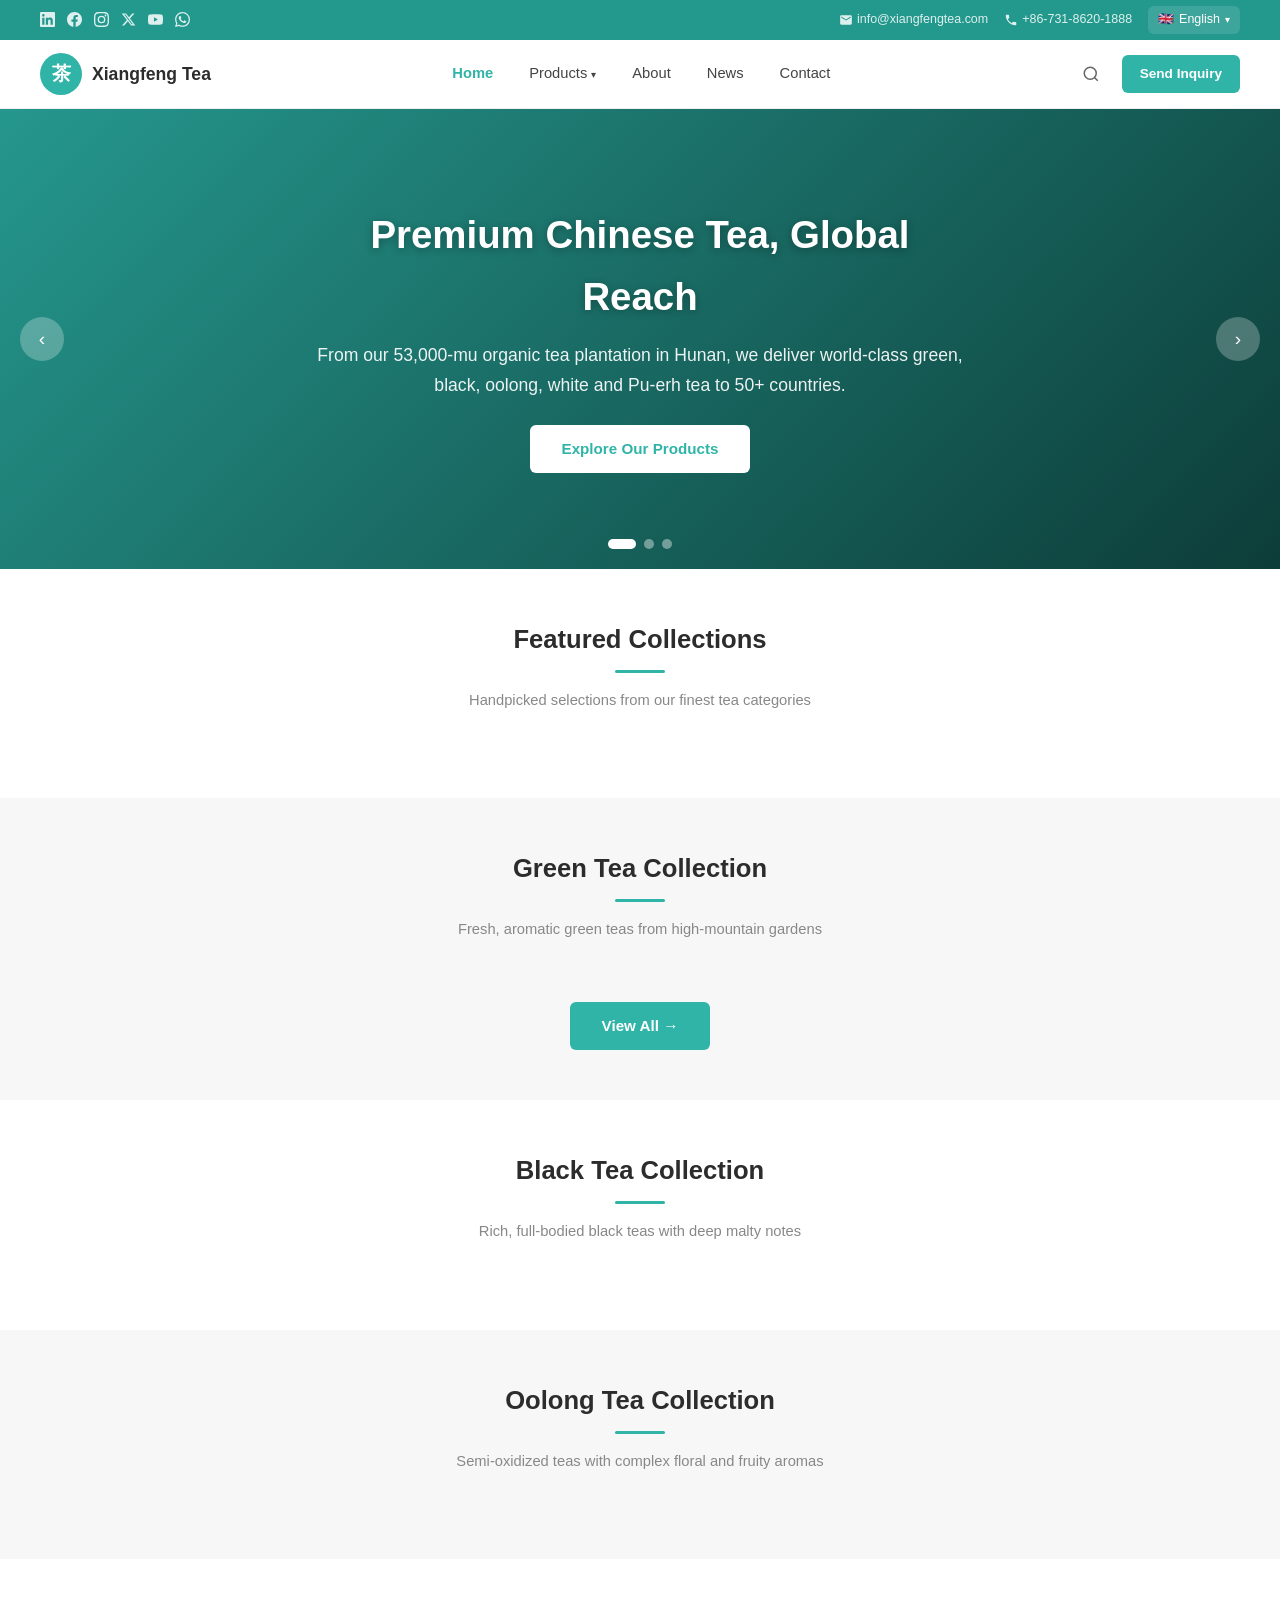
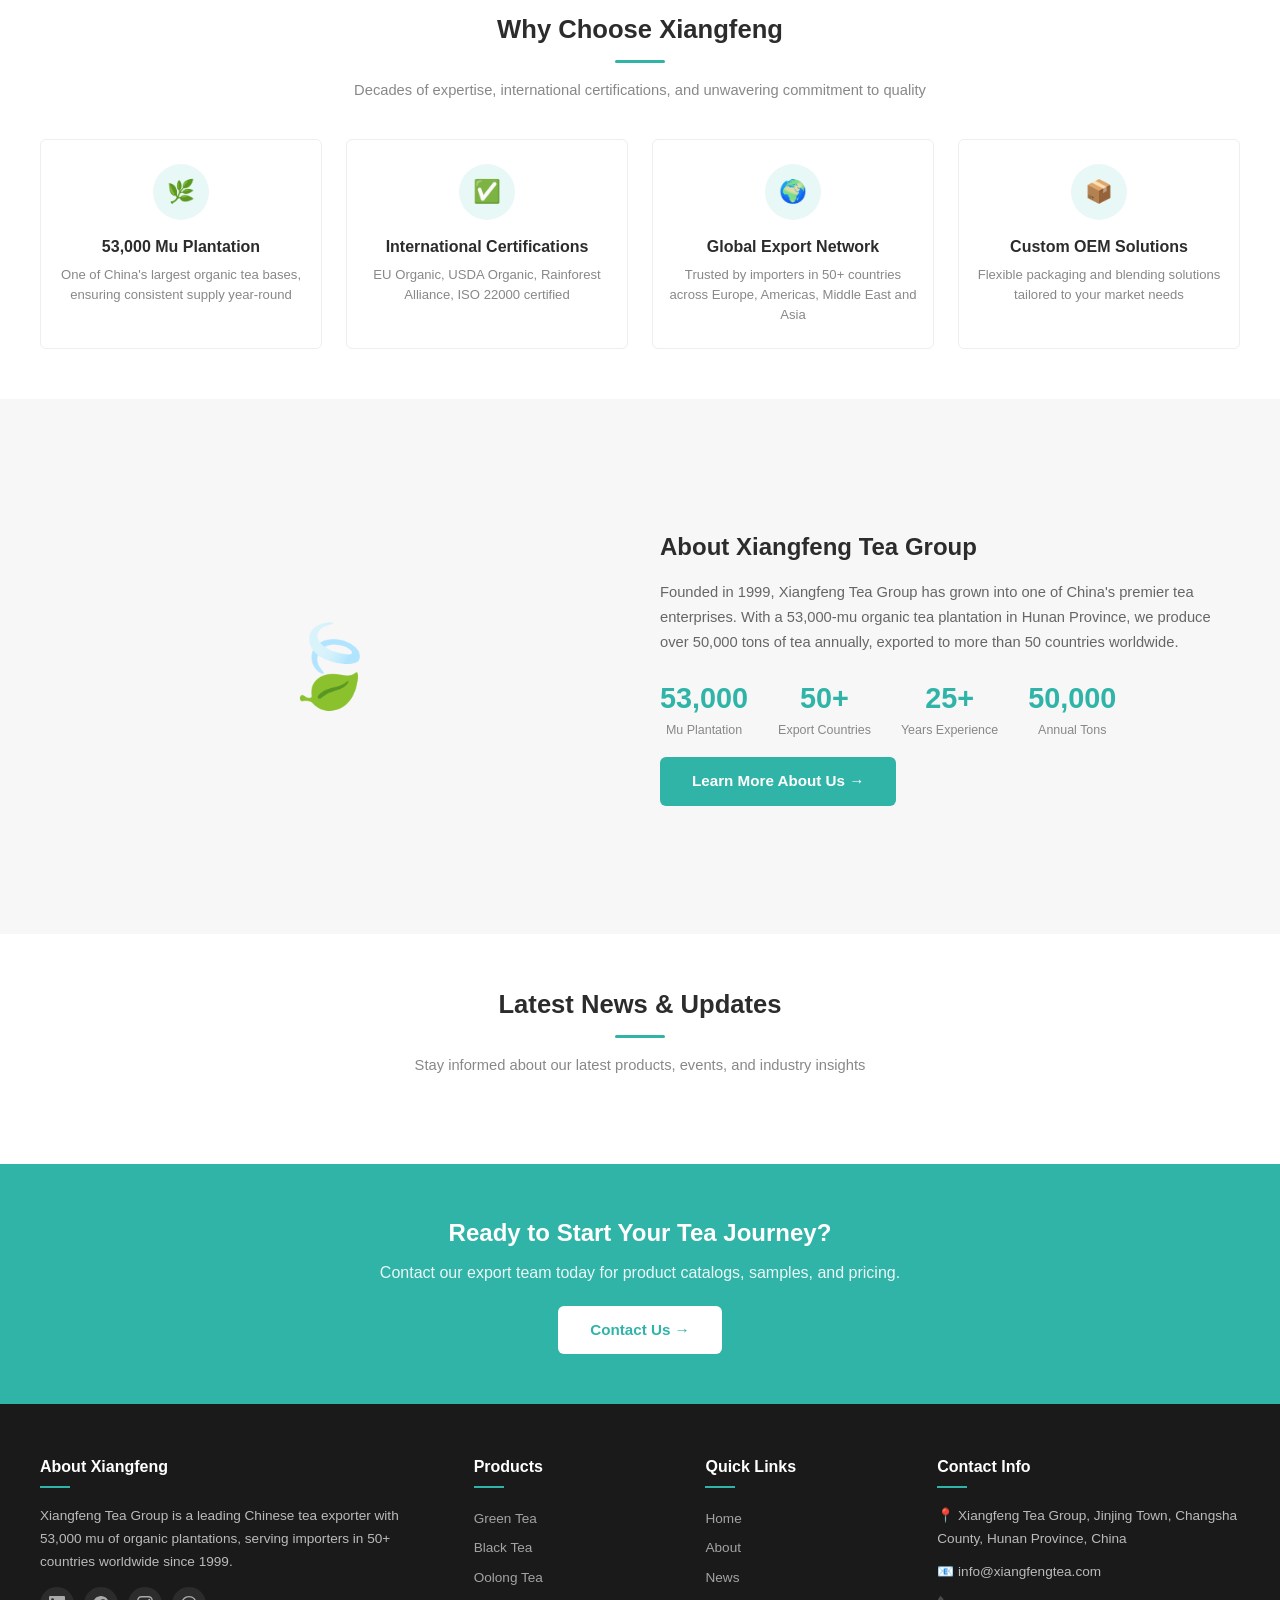
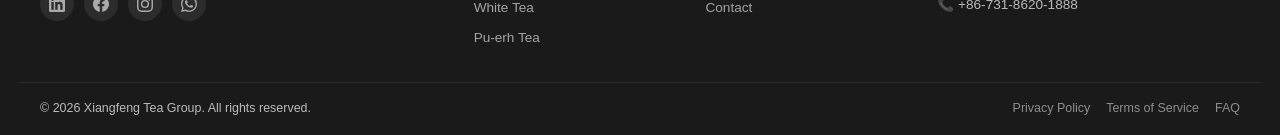
==== commit 0698f2cf: "Update index.html" ====
--- a/index.html
+++ b/index.html
@@ -45,7 +45,20 @@
         <svg viewBox="0 0 24 24"><path d="M6.62 10.79c1.44 2.83 3.76 5.14 6.59 6.59l2.2-2.2c.27-.27.67-.36 1.02-.24 1.12.37 2.33.57 3.57.57.55 0 1 .45 1 1V20c0 .55-.45 1-1 1-9.39 0-17-7.61-17-17 0-.55.45-1 1-1h3.5c.55 0 1 .45 1 1 0 1.25.2 2.45.57 3.57.11.35.03.74-.25 1.02l-2.2 2.2z"/></svg>
         <span data-i18n="common.phone">+86-731-8620-1888</span>
       </span>
-      <span class="lang-selector-target"></span>
+      <div class="lang-selector" id="langSelector">
+        <div class="lang-current" onclick="this.parentElement.classList.toggle('open')">
+          <span class="lang-flag">🇬🇧</span>
+          <span class="lang-label">English</span>
+          <span class="arrow">▾</span>
+        </div>
+        <div class="lang-dropdown">
+          <div class="lang-option active" data-lang="en" onclick="XF_i18n.setLang('en');document.querySelectorAll('.lang-selector').forEach(function(s){s.classList.remove('open')})"><span>🇬🇧</span><span>English</span></div>
+          <div class="lang-option" data-lang="ru" onclick="XF_i18n.setLang('ru');document.querySelectorAll('.lang-selector').forEach(function(s){s.classList.remove('open')})"><span>🇷🇺</span><span>Русский</span></div>
+          <div class="lang-option" data-lang="ar" onclick="XF_i18n.setLang('ar');document.querySelectorAll('.lang-selector').forEach(function(s){s.classList.remove('open')})"><span>🇸🇦</span><span>العربية</span></div>
+          <div class="lang-option" data-lang="fr" onclick="XF_i18n.setLang('fr');document.querySelectorAll('.lang-selector').forEach(function(s){s.classList.remove('open')})"><span>🇫🇷</span><span>Français</span></div>
+          <div class="lang-option" data-lang="zh" onclick="XF_i18n.setLang('zh');document.querySelectorAll('.lang-selector').forEach(function(s){s.classList.remove('open')})"><span>🇨🇳</span><span>中文</span></div>
+        </div>
+      </div>
     </div>
   </div>
 </div>
--- a/styles.css
+++ b/styles.css
@@ -1,1779 +1,1096 @@
-/* ============================================
-   湘丰茶业集团 — 外贸官网样式
-   Xiangfeng Tea Group — Export Website
-   主色调: #30B4A8 | 风格: 小罐茶国际站
-   ============================================ */
-
-/* ========== CSS Variables ========== */
+/* ============================================================
+   Xiangfeng Tea Group — Master Stylesheet
+   Structure: taeteamall.com.my / Main color: #30B4A8
+   ============================================================ */
+
+/* ——— CSS Variables ——— */
 :root {
-    --primary: #30B4A8;
-    --primary-dark: #1a8f84;
-    --primary-light: #5ecdc4;
-    --primary-pale: #e0f5f3;
-    --accent: #c8a45c;
-    --accent-light: #e8d5a3;
-    --white: #ffffff;
-    --off-white: #fafaf9;
-    --light-gray: #f5f5f4;
-    --border: #e8e8e6;
-    --text-dark: #1a1a1a;
-    --text-medium: #555555;
-    --text-light: #888888;
-    --text-white: rgba(255,255,255,0.9);
-    --shadow-sm: 0 2px 8px rgba(0,0,0,0.06);
-    --shadow: 0 4px 20px rgba(0,0,0,0.08);
-    --shadow-lg: 0 8px 40px rgba(0,0,0,0.12);
-    --radius: 12px;
-    --radius-lg: 20px;
-    --transition: all 0.35s cubic-bezier(0.4, 0, 0.2, 1);
-}
-
-/* ========== Reset & Base ========== */
-*, *::before, *::after {
-    margin: 0;
-    padding: 0;
-    box-sizing: border-box;
-}
-
-html {
-    scroll-behavior: smooth;
-    -webkit-font-smoothing: antialiased;
-    -moz-osx-font-smoothing: grayscale;
-}
-
-body {
-    font-family: 'Inter', 'PingFang SC', 'Microsoft YaHei', sans-serif;
-    font-size: 16px;
-    line-height: 1.7;
-    color: var(--text-dark);
-    background: var(--white);
-}
-
-img {
-    max-width: 100%;
-    height: auto;
-    display: block;
-}
-
-a {
-    text-decoration: none;
-    color: inherit;
-}
-
-ul {
-    list-style: none;
-}
-
-/* ========== Typography ========== */
-h1, h2, h3, h4, h5, h6 {
-    font-weight: 600;
-    line-height: 1.25;
-    color: var(--text-dark);
-}
-
-h1 { font-size: clamp(2.5rem, 4vw, 3.5rem); }
-h2 { font-size: clamp(1.75rem, 3vw, 2.5rem); }
-h3 { font-size: 1.375rem; }
-h4 { font-size: 1.125rem; }
-
-/* ========== Container ========== */
-.container {
-    max-width: 1200px;
-    margin: 0 auto;
-    padding: 0 24px;
-}
-
-/* ========== Section ========== */
+  --primary: #30B4A8;
+  --primary-dark: #23998E;
+  --primary-light: #E8F8F6;
+  --accent: #C9A96E;
+  --accent-light: #F5EFE0;
+  --dark: #2C2C2C;
+  --dark-footer: #1A1A1A;
+  --gray-100: #F7F7F7;
+  --gray-200: #EEEEEE;
+  --gray-300: #DDDDDD;
+  --gray-400: #AAAAAA;
+  --gray-500: #888888;
+  --gray-600: #666666;
+  --gray-700: #444444;
+  --white: #FFFFFF;
+  --font-main: "PingFang SC", "Microsoft YaHei", "Noto Sans SC", "Helvetica Neue", Arial, sans-serif;
+  --font-arabic: "Noto Naskh Arabic", var(--font-main);
+  --radius: 6px;
+  --shadow-sm: 0 1px 3px rgba(0,0,0,0.08);
+  --shadow-md: 0 4px 12px rgba(0,0,0,0.1);
+  --shadow-lg: 0 8px 24px rgba(0,0,0,0.12);
+  --transition: 0.25s ease;
+}
+
+/* ——— Reset ——— */
+*, *::before, *::after { margin:0; padding:0; box-sizing:border-box; }
+html { scroll-behavior:smooth; font-family:var(--font-main); color:var(--dark); }
+body { overflow-x:hidden; background:var(--white); line-height:1.6; }
+a { text-decoration:none; color:inherit; }
+ul, ol { list-style:none; }
+img { max-width:100%; height:auto; display:block; }
+button { border:none; cursor:pointer; font:inherit; background:none; }
+input, textarea, select { font:inherit; }
+
+/* ============================================================
+   1. TOP UTILITY BAR
+   ============================================================ */
+.top-bar {
+  background:var(--primary-dark);
+  color:var(--white);
+  font-size:0.8rem;
+  padding:6px 0;
+}
+.top-bar-inner {
+  max-width:1240px;
+  margin:0 auto;
+  padding:0 20px;
+  display:flex;
+  align-items:center;
+  justify-content:space-between;
+  flex-wrap:wrap;
+  gap:8px;
+}
+.top-bar-social {
+  display:flex;
+  align-items:center;
+  gap:12px;
+}
+.top-bar-social a {
+  display:flex;
+  align-items:center;
+  gap:4px;
+  color:rgba(255,255,255,0.85);
+  font-size:0.78rem;
+  transition:var(--transition);
+}
+.top-bar-social a:hover { color:var(--white); }
+.top-bar-social svg { width:15px; height:15px; fill:currentColor; }
+.top-bar-right {
+  display:flex;
+  align-items:center;
+  gap:16px;
+}
+.top-bar-contact {
+  display:flex;
+  align-items:center;
+  gap:4px;
+  color:rgba(255,255,255,0.85);
+  font-size:0.78rem;
+}
+.top-bar-contact svg { width:14px; height:14px; fill:currentColor; }
+
+/* ——— Language Selector (in top bar) ——— */
+.lang-selector {
+  position:relative;
+  user-select:none;
+  z-index:1001;
+}
+.lang-current {
+  display:flex;
+  align-items:center;
+  gap:5px;
+  padding:4px 10px;
+  background:rgba(255,255,255,0.12);
+  border-radius:var(--radius);
+  cursor:pointer;
+  color:var(--white);
+  font-size:0.78rem;
+  transition:var(--transition);
+  white-space:nowrap;
+}
+.lang-current:hover { background:rgba(255,255,255,0.2); }
+.lang-current .arrow { font-size:0.6rem; transition:var(--transition); }
+.lang-selector.open .lang-current .arrow { transform:rotate(180deg); }
+.lang-dropdown {
+  position:absolute;
+  top:100%;
+  right:0;
+  margin-top:4px;
+  background:var(--white);
+  border:1px solid var(--gray-300);
+  border-radius:var(--radius);
+  box-shadow:var(--shadow-md);
+  min-width:150px;
+  display:none;
+  overflow:hidden;
+  z-index:1002;
+}
+.lang-selector.open .lang-dropdown { display:block; animation:slideDown 0.2s ease; }
+.lang-option {
+  display:flex;
+  align-items:center;
+  gap:8px;
+  padding:9px 14px;
+  font-size:0.82rem;
+  color:var(--dark);
+  cursor:pointer;
+  transition:background 0.15s;
+  white-space:nowrap;
+}
+.lang-option:hover { background:var(--primary-light); }
+.lang-option.active { background:var(--primary-light); color:var(--primary); font-weight:600; }
+@keyframes slideDown {
+  from { opacity:0; transform:translateY(-6px); }
+  to   { opacity:1; transform:translateY(0); }
+}
+
+/* ============================================================
+   2. MAIN HEADER
+   ============================================================ */
+.site-header {
+  background:var(--white);
+  border-bottom:1px solid var(--gray-200);
+  position:sticky;
+  top:0;
+  z-index:1000;
+}
+.header-inner {
+  max-width:1240px;
+  margin:0 auto;
+  padding:0 20px;
+  display:flex;
+  align-items:center;
+  height:68px;
+  gap:20px;
+}
+.header-logo {
+  display:flex;
+  align-items:center;
+  gap:10px;
+  flex-shrink:0;
+}
+.header-logo .logo-icon {
+  width:42px;
+  height:42px;
+  background:var(--primary);
+  border-radius:50%;
+  display:flex;
+  align-items:center;
+  justify-content:center;
+  color:var(--white);
+  font-size:1.2rem;
+  font-weight:700;
+}
+.header-logo strong {
+  font-size:1.1rem;
+  color:var(--dark);
+  white-space:nowrap;
+}
+
+/* Navigation */
+.main-nav {
+  flex:1;
+  display:flex;
+  justify-content:center;
+}
+.main-nav ul {
+  display:flex;
+  gap:4px;
+}
+.main-nav a {
+  display:block;
+  padding:8px 16px;
+  font-size:0.92rem;
+  color:var(--gray-700);
+  border-radius:var(--radius);
+  transition:var(--transition);
+  white-space:nowrap;
+}
+.main-nav a:hover { color:var(--primary); background:var(--primary-light); }
+.main-nav a.active { color:var(--primary); font-weight:600; }
+
+/* Nav dropdown */
+.nav-dropdown {
+  position:relative;
+}
+.nav-dropdown > a::after {
+  content:'▾';
+  margin-left:4px;
+  font-size:0.65rem;
+}
+.nav-dropdown .sub-menu {
+  position:absolute;
+  top:100%;
+  left:0;
+  background:var(--white);
+  border:1px solid var(--gray-200);
+  border-radius:var(--radius);
+  box-shadow:var(--shadow-md);
+  min-width:180px;
+  display:none;
+  padding:6px 0;
+  z-index:1000;
+}
+.nav-dropdown:hover .sub-menu { display:block; }
+.sub-menu a {
+  display:block;
+  padding:9px 18px;
+  font-size:0.85rem;
+  white-space:nowrap;
+}
+
+/* Header actions */
+.header-actions {
+  display:flex;
+  align-items:center;
+  gap:12px;
+  flex-shrink:0;
+}
+.header-icon {
+  width:38px;
+  height:38px;
+  display:flex;
+  align-items:center;
+  justify-content:center;
+  border-radius:50%;
+  color:var(--gray-600);
+  transition:var(--transition);
+}
+.header-icon:hover { color:var(--primary); background:var(--primary-light); }
+.header-icon svg { width:18px; height:18px; }
+.btn-inquiry {
+  background:var(--primary);
+  color:var(--white);
+  padding:8px 18px;
+  border-radius:var(--radius);
+  font-size:0.85rem;
+  font-weight:600;
+  transition:var(--transition);
+  white-space:nowrap;
+}
+.btn-inquiry:hover { background:var(--primary-dark); }
+
+/* Mobile menu toggle */
+.mobile-menu-toggle {
+  display:none;
+  width:38px;
+  height:38px;
+  align-items:center;
+  justify-content:center;
+  color:var(--gray-600);
+  font-size:1.4rem;
+}
+
+/* ============================================================
+   3. HERO SLIDER
+   ============================================================ */
+.hero-slider {
+  position:relative;
+  width:100%;
+  height:460px;
+  overflow:hidden;
+  background:var(--gray-100);
+}
+.hero-slide {
+  position:absolute;
+  inset:0;
+  opacity:0;
+  transition:opacity 0.6s ease;
+  display:flex;
+  align-items:center;
+  justify-content:center;
+}
+.hero-slide.active { opacity:1; z-index:1; }
+.hero-slide-bg {
+  position:absolute;
+  inset:0;
+  background-size:cover;
+  background-position:center;
+}
+.hero-slide-overlay {
+  position:absolute;
+  inset:0;
+  background:linear-gradient(135deg, rgba(48,180,168,0.5), rgba(0,0,0,0.5));
+}
+.hero-slide-content {
+  position:relative;
+  z-index:2;
+  text-align:center;
+  color:var(--white);
+  padding:20px;
+  max-width:700px;
+}
+.hero-slide-content h2 {
+  font-size:2.4rem;
+  font-weight:700;
+  margin-bottom:14px;
+  text-shadow:0 2px 8px rgba(0,0,0,0.3);
+}
+.hero-slide-content p {
+  font-size:1.1rem;
+  opacity:0.92;
+  margin-bottom:24px;
+  line-height:1.7;
+}
+.hero-btn {
+  display:inline-block;
+  background:var(--white);
+  color:var(--primary);
+  padding:12px 32px;
+  border-radius:var(--radius);
+  font-weight:600;
+  font-size:0.95rem;
+  transition:var(--transition);
+}
+.hero-btn:hover { background:var(--primary); color:var(--white); }
+
+/* Hero slider controls */
+.hero-arrow {
+  position:absolute;
+  top:50%;
+  transform:translateY(-50%);
+  z-index:10;
+  width:44px;
+  height:44px;
+  border-radius:50%;
+  background:rgba(255,255,255,0.25);
+  color:var(--white);
+  display:flex;
+  align-items:center;
+  justify-content:center;
+  font-size:1.2rem;
+  cursor:pointer;
+  transition:var(--transition);
+  border:none;
+}
+.hero-arrow:hover { background:rgba(255,255,255,0.45); }
+.hero-arrow.prev { left:20px; }
+.hero-arrow.next { right:20px; }
+.hero-dots {
+  position:absolute;
+  bottom:20px;
+  left:50%;
+  transform:translateX(-50%);
+  z-index:10;
+  display:flex;
+  gap:8px;
+}
+.hero-dot {
+  width:10px;
+  height:10px;
+  border-radius:50%;
+  background:rgba(255,255,255,0.4);
+  cursor:pointer;
+  border:none;
+  transition:var(--transition);
+}
+.hero-dot.active { background:var(--white); width:28px; border-radius:5px; }
+
+/* ============================================================
+   4. SECTION COMMONS
+   ============================================================ */
 .section {
-    padding: 100px 0;
-}
-
-.section-sm {
-    padding: 60px 0;
-}
-
+  padding:50px 0;
+}
+.section-gray { background:var(--gray-100); }
+.section-container {
+  max-width:1240px;
+  margin:0 auto;
+  padding:0 20px;
+}
 .section-header {
-    text-align: center;
-    margin-bottom: 60px;
-}
-
-.section-tag {
-    display: inline-block;
-    font-size: 0.8rem;
-    font-weight: 600;
-    text-transform: uppercase;
-    letter-spacing: 3px;
-    color: var(--primary);
-    margin-bottom: 12px;
-}
-
-.section-header h2 {
-    margin-bottom: 16px;
-    color: var(--text-dark);
-}
-
-.section-desc {
-    font-size: 1.05rem;
-    color: var(--text-medium);
-    max-width: 600px;
-    margin: 0 auto;
-    line-height: 1.8;
-}
-
-/* ========== Header & Navigation ========== */
-.header {
-    position: fixed;
-    top: 0;
-    left: 0;
-    right: 0;
-    z-index: 1000;
-    padding: 0;
-    transition: var(--transition);
-    background: transparent;
-}
-
-.header.scrolled {
-    background: rgba(255, 255, 255, 0.92);
-    backdrop-filter: blur(20px);
-    -webkit-backdrop-filter: blur(20px);
-    box-shadow: var(--shadow-sm);
-    border-bottom: 1px solid var(--border);
-}
-
-.header-inner {
-    display: flex;
-    justify-content: space-between;
-    align-items: center;
-    height: 76px;
-    max-width: 1200px;
-    margin: 0 auto;
-    padding: 0 24px;
-}
-
-/* Logo */
-.logo {
-    display: flex;
-    align-items: center;
-    gap: 10px;
-    flex-shrink: 0;
-}
-
-.logo-icon {
-    width: 42px;
-    height: 42px;
-    background: var(--primary);
-    border-radius: 10px;
-    display: flex;
-    align-items: center;
-    justify-content: center;
-    color: white;
-    font-weight: 700;
-    font-size: 1.2rem;
-    letter-spacing: 1px;
-}
-
-.logo-text {
-    display: flex;
-    flex-direction: column;
-    line-height: 1.2;
-}
-
-.logo-text strong {
-    font-size: 1.1rem;
-    color: var(--text-dark);
-    font-weight: 700;
-}
-
-.logo-text small {
-    font-size: 0.68rem;
-    color: var(--text-light);
-    letter-spacing: 0.5px;
-}
-
-/* Nav */
-.nav {
-    display: flex;
-    align-items: center;
-    gap: 36px;
-}
-
-.nav a {
-    font-size: 0.9rem;
-    font-weight: 500;
-    color: var(--text-medium);
-    transition: var(--transition);
-    position: relative;
-    padding: 4px 0;
-}
-
-.nav a:hover,
-.nav a.active {
-    color: var(--primary);
-}
-
-.nav a::after {
-    content: '';
-    position: absolute;
-    bottom: -4px;
-    left: 0;
-    width: 0;
-    height: 2px;
-    background: var(--primary);
-    transition: var(--transition);
-}
-
-.nav a:hover::after,
-.nav a.active::after {
-    width: 100%;
-}
-
-.header-actions {
-    display: flex;
-    align-items: center;
-    gap: 16px;
-    flex-shrink: 0;
-}
-
-.lang-switch {
-    font-size: 0.8rem;
-    font-weight: 600;
-    color: var(--text-medium);
-    cursor: pointer;
-    padding: 6px 12px;
-    border: 1px solid var(--border);
-    border-radius: 20px;
-    background: transparent;
-    transition: var(--transition);
-}
-
-.lang-switch:hover {
-    border-color: var(--primary);
-    color: var(--primary);
-}
-
-/* ========== Mobile Menu ========== */
-.mobile-menu-btn {
-    display: none;
-    background: none;
-    border: none;
-    font-size: 1.4rem;
-    cursor: pointer;
-    color: var(--text-dark);
-    padding: 6px;
-}
-
-.mobile-menu {
-    display: none;
-    position: fixed;
-    top: 76px;
-    left: 0;
-    right: 0;
-    background: white;
-    padding: 20px 24px;
-    box-shadow: var(--shadow-lg);
-    z-index: 999;
-    transform: translateY(-10px);
-    opacity: 0;
-    transition: var(--transition);
-}
-
-.mobile-menu.active {
-    display: block;
-    transform: translateY(0);
-    opacity: 1;
-}
-
-.mobile-menu a {
-    display: block;
-    padding: 14px 0;
-    border-bottom: 1px solid var(--border);
-    color: var(--text-medium);
-    font-size: 0.95rem;
-    font-weight: 500;
-    transition: var(--transition);
-}
-
-.mobile-menu a:hover,
-.mobile-menu a.active {
-    color: var(--primary);
-}
-
-/* ========== Buttons ========== */
-.btn {
-    display: inline-flex;
-    align-items: center;
-    justify-content: center;
-    gap: 8px;
-    padding: 13px 32px;
-    border-radius: 8px;
-    font-size: 0.9rem;
-    font-weight: 600;
-    cursor: pointer;
-    transition: var(--transition);
-    border: none;
-    white-space: nowrap;
-}
-
-.btn-primary {
-    background: var(--primary);
-    color: white;
-    box-shadow: 0 4px 14px rgba(48, 180, 168, 0.35);
-}
-
-.btn-primary:hover {
-    background: var(--primary-dark);
-    transform: translateY(-2px);
-    box-shadow: 0 6px 20px rgba(48, 180, 168, 0.4);
-}
-
-.btn-outline {
-    background: transparent;
-    color: white;
-    border: 2px solid rgba(255,255,255,0.5);
-}
-
-.btn-outline:hover {
-    background: white;
-    color: var(--primary);
-    border-color: white;
-}
-
-.btn-outline-dark {
-    background: transparent;
-    color: var(--primary);
-    border: 2px solid var(--primary);
-}
-
-.btn-outline-dark:hover {
-    background: var(--primary);
-    color: white;
-}
-
-.btn-white {
-    background: white;
-    color: var(--primary);
-    box-shadow: var(--shadow-sm);
-}
-
-.btn-white:hover {
-    transform: translateY(-2px);
-    box-shadow: var(--shadow);
-}
-
-.btn-sm {
-    padding: 8px 20px;
-    font-size: 0.82rem;
-}
-
-/* ========== Hero Section ========== */
-.hero {
-    position: relative;
-    min-height: 100vh;
-    display: flex;
-    align-items: center;
-    overflow: hidden;
-    background: #0d2624;
-}
-
-.hero-bg {
-    position: absolute;
-    inset: 0;
-    z-index: 0;
-}
-
-.hero-bg::before {
-    content: '';
-    position: absolute;
-    inset: 0;
-    background: linear-gradient(135deg, rgba(13,38,36,0.92) 0%, rgba(48,180,168,0.35) 60%, rgba(13,38,36,0.7) 100%);
-    z-index: 1;
-}
-
-.hero-bg-img {
-    width: 100%;
-    height: 100%;
-    object-fit: cover;
-    filter: saturate(0.85);
-}
-
-.hero-content {
-    position: relative;
-    z-index: 2;
-    max-width: 1200px;
-    margin: 0 auto;
-    padding: 120px 24px 60px;
-    display: grid;
-    grid-template-columns: 1fr 1fr;
-    gap: 60px;
-    align-items: center;
-}
-
-.hero-text {
-    max-width: 560px;
-}
-
-.hero-badge {
-    display: inline-flex;
-    align-items: center;
-    gap: 8px;
-    padding: 8px 18px;
-    background: rgba(48, 180, 168, 0.2);
-    border: 1px solid rgba(48, 180, 168, 0.4);
-    border-radius: 50px;
-    color: var(--primary-light);
-    font-size: 0.82rem;
-    font-weight: 500;
-    margin-bottom: 28px;
-}
-
-.hero-badge .dot {
-    width: 7px;
-    height: 7px;
-    background: var(--primary-light);
-    border-radius: 50%;
-    animation: pulse 2s infinite;
-}
-
-@keyframes pulse {
-    0%, 100% { opacity: 1; transform: scale(1); }
-    50% { opacity: 0.5; transform: scale(1.4); }
-}
-
-.hero h1 {
-    font-size: clamp(2.8rem, 4.5vw, 3.8rem);
-    color: white;
-    margin-bottom: 20px;
-    line-height: 1.15;
-    font-weight: 700;
-}
-
-.hero h1 .accent {
-    color: var(--primary-light);
-}
-
-.hero-subtitle {
-    font-size: 1.15rem;
-    color: rgba(255,255,255,0.8);
-    margin-bottom: 36px;
-    line-height: 1.8;
-    max-width: 480px;
-}
-
-.hero-buttons {
-    display: flex;
-    gap: 16px;
-    flex-wrap: wrap;
-    margin-bottom: 50px;
-}
-
-.hero-stats {
-    display: flex;
-    gap: 40px;
-}
-
-.hero-stat strong {
-    display: block;
-    font-size: 2.2rem;
-    color: var(--primary-light);
-    font-weight: 700;
-}
-
-.hero-stat span {
-    font-size: 0.85rem;
-    color: rgba(255,255,255,0.65);
-}
-
-.hero-visual {
-    display: flex;
-    align-items: center;
-    justify-content: center;
-}
-
-.hero-card {
-    background: rgba(255,255,255,0.08);
-    backdrop-filter: blur(10px);
-    border: 1px solid rgba(255,255,255,0.12);
-    border-radius: var(--radius-lg);
-    padding: 36px 32px;
-    max-width: 380px;
-    width: 100%;
-}
-
-.hero-card-label {
-    font-size: 0.75rem;
-    text-transform: uppercase;
-    letter-spacing: 2px;
-    color: var(--primary-light);
-    margin-bottom: 16px;
-    font-weight: 600;
-}
-
-.hero-card h3 {
-    color: white;
-    font-size: 1.5rem;
-    margin-bottom: 12px;
-}
-
-.hero-card p {
-    color: rgba(255,255,255,0.7);
-    font-size: 0.9rem;
-    line-height: 1.7;
-    margin-bottom: 24px;
-}
-
-.hero-card-features {
-    display: flex;
-    flex-direction: column;
-    gap: 12px;
-    margin-bottom: 24px;
-}
-
-.hero-card-features .hf-item {
-    display: flex;
-    align-items: center;
-    gap: 10px;
-    color: rgba(255,255,255,0.85);
-    font-size: 0.88rem;
-}
-
-.hero-card-features .hf-icon {
-    color: var(--primary-light);
-    font-weight: 700;
-}
-
-/* Scroll hint */
-.scroll-indicator {
-    position: absolute;
-    bottom: 40px;
-    left: 50%;
-    transform: translateX(-50%);
-    z-index: 2;
-}
-
-.scroll-line {
-    width: 1px;
-    height: 56px;
-    background: linear-gradient(to bottom, rgba(255,255,255,0.6), transparent);
-    animation: scrollAnim 2s ease-in-out infinite;
-}
-
-@keyframes scrollAnim {
-    0%, 100% { transform: scaleY(0); transform-origin: top; }
-    50% { transform: scaleY(1); transform-origin: top; }
-    51% { transform: scaleY(1); transform-origin: bottom; }
-    100% { transform: scaleY(0); transform-origin: bottom; }
-}
-
-/* ========== Featured Products ========== */
-.products-grid {
-    display: grid;
-    grid-template-columns: repeat(auto-fit, minmax(270px, 1fr));
-    gap: 28px;
-}
-
+  text-align:center;
+  margin-bottom:36px;
+}
+.section-header h3 {
+  font-size:1.6rem;
+  color:var(--dark);
+  margin-bottom:8px;
+  position:relative;
+  display:inline-block;
+}
+.section-header h3::after {
+  content:'';
+  display:block;
+  width:50px;
+  height:3px;
+  background:var(--primary);
+  margin:10px auto 0;
+  border-radius:2px;
+}
+.section-header p {
+  color:var(--gray-500);
+  margin-top:8px;
+  font-size:0.92rem;
+}
+
+/* ============================================================
+   5. PRODUCT CARDS (taeteamall style)
+   ============================================================ */
+.product-grid {
+  display:grid;
+  grid-template-columns:repeat(4, 1fr);
+  gap:18px;
+}
 .product-card {
-    background: white;
-    border-radius: var(--radius-lg);
-    overflow: hidden;
-    box-shadow: var(--shadow-sm);
-    transition: var(--transition);
-    border: 1px solid var(--border);
-}
-
+  background:var(--white);
+  border:1px solid var(--gray-200);
+  border-radius:var(--radius);
+  overflow:hidden;
+  transition:var(--transition);
+  position:relative;
+}
 .product-card:hover {
-    transform: translateY(-8px);
-    box-shadow: var(--shadow-lg);
-    border-color: var(--primary-pale);
-}
-
-.product-img {
-    position: relative;
-    aspect-ratio: 4/3;
-    overflow: hidden;
-    background: var(--light-gray);
-}
-
-.product-img img {
-    width: 100%;
-    height: 100%;
-    object-fit: cover;
-    transition: transform 0.6s ease;
-}
-
-.product-card:hover .product-img img {
-    transform: scale(1.08);
-}
-
-.product-badge {
-    position: absolute;
-    top: 14px;
-    left: 14px;
-    padding: 5px 14px;
-    background: var(--accent);
-    color: white;
-    font-size: 0.7rem;
-    font-weight: 700;
-    border-radius: 4px;
-    letter-spacing: 1px;
-}
-
-.product-body {
-    padding: 22px 20px;
-}
-
-.product-category {
-    font-size: 0.72rem;
-    text-transform: uppercase;
-    letter-spacing: 1.5px;
-    color: var(--primary);
-    font-weight: 600;
-    margin-bottom: 6px;
-}
-
-.product-body h3 {
-    font-size: 1.15rem;
-    margin-bottom: 4px;
-    color: var(--text-dark);
-}
-
-.product-en {
-    font-size: 0.8rem;
-    color: var(--text-light);
-    margin-bottom: 10px;
-}
-
-.product-desc {
-    font-size: 0.85rem;
-    color: var(--text-medium);
-    line-height: 1.6;
-    margin-bottom: 14px;
-}
-
-.product-meta {
-    display: flex;
-    justify-content: space-between;
-    align-items: center;
-    padding-top: 14px;
-    border-top: 1px solid var(--border);
-}
-
-.product-price {
-    font-size: 1.3rem;
-    font-weight: 700;
-    color: var(--primary);
-}
-
-.product-price small {
-    font-size: 0.78rem;
-    font-weight: 400;
-    color: var(--text-light);
-}
-
-/* ========== About Section ========== */
-.about-grid {
-    display: grid;
-    grid-template-columns: 1fr 1fr;
-    gap: 70px;
-    align-items: center;
-}
-
-.about-content h2 {
-    margin-bottom: 20px;
-}
-
-.about-content > p {
-    color: var(--text-medium);
-    margin-bottom: 16px;
-    line-height: 1.8;
-}
-
-.about-features {
-    display: grid;
-    grid-template-columns: 1fr 1fr;
-    gap: 20px;
-    margin-top: 32px;
-    margin-bottom: 32px;
-}
-
-.about-feature {
-    display: flex;
-    gap: 14px;
-    align-items: flex-start;
-}
-
-.about-feature-icon {
-    width: 44px;
-    height: 44px;
-    background: var(--primary-pale);
-    border-radius: 10px;
-    display: flex;
-    align-items: center;
-    justify-content: center;
-    font-size: 1.3rem;
-    flex-shrink: 0;
-    color: var(--primary);
-}
-
-.about-feature-text strong {
-    display: block;
-    font-size: 0.92rem;
-    margin-bottom: 2px;
-}
-
-.about-feature-text p {
-    font-size: 0.82rem;
-    color: var(--text-light);
-    margin: 0;
-}
-
-.about-image-wrap {
-    position: relative;
-}
-
-.about-image-wrap img {
-    border-radius: var(--radius-lg);
-    box-shadow: var(--shadow-lg);
-    width: 100%;
-}
-
-.about-badge {
-    position: absolute;
-    bottom: -28px;
-    right: -24px;
-    background: var(--primary);
-    color: white;
-    padding: 24px 32px;
-    border-radius: var(--radius);
-    text-align: center;
-    box-shadow: var(--shadow-lg);
-}
-
-.about-badge strong {
-    display: block;
-    font-size: 2rem;
-    font-weight: 700;
-}
-
-.about-badge span {
-    font-size: 0.8rem;
-    opacity: 0.85;
-}
-
-/* ========== Stats Section ========== */
-.stats-grid {
-    display: grid;
-    grid-template-columns: repeat(4, 1fr);
-    gap: 24px;
-}
-
-.stat-card {
-    background: white;
-    border: 1px solid var(--border);
-    border-radius: var(--radius-lg);
-    padding: 36px 24px;
-    text-align: center;
-    transition: var(--transition);
-}
-
-.stat-card:hover {
-    box-shadow: var(--shadow);
-    border-color: var(--primary-pale);
-    transform: translateY(-4px);
-}
-
-.stat-icon {
-    font-size: 2.4rem;
-    margin-bottom: 16px;
-}
-
+  border-color:var(--primary);
+  box-shadow:var(--shadow-md);
+  transform:translateY(-2px);
+}
+.product-card-img {
+  position:relative;
+  overflow:hidden;
+  background:var(--gray-100);
+  aspect-ratio:1/1;
+  display:flex;
+  align-items:center;
+  justify-content:center;
+}
+.product-card-img .placeholder-img {
+  width:100%;
+  height:100%;
+  display:flex;
+  align-items:center;
+  justify-content:center;
+  font-size:3rem;
+  color:var(--gray-400);
+  background:linear-gradient(135deg, var(--gray-100), var(--gray-200));
+}
+.product-card-body {
+  padding:14px;
+}
+.product-card-cat {
+  font-size:0.72rem;
+  color:var(--primary);
+  text-transform:uppercase;
+  margin-bottom:4px;
+  font-weight:600;
+}
+.product-card-name {
+  font-size:0.9rem;
+  font-weight:600;
+  color:var(--dark);
+  margin-bottom:6px;
+  line-height:1.4;
+  display:-webkit-box;
+  -webkit-line-clamp:2;
+  -webkit-box-orient:vertical;
+  overflow:hidden;
+}
+.product-card-price {
+  font-size:1rem;
+  font-weight:700;
+  color:var(--primary);
+}
+.product-card-btn {
+  display:block;
+  width:100%;
+  margin-top:10px;
+  padding:8px;
+  text-align:center;
+  background:var(--primary);
+  color:var(--white);
+  border-radius:var(--radius);
+  font-size:0.82rem;
+  font-weight:600;
+  transition:var(--transition);
+}
+.product-card-btn:hover { background:var(--primary-dark); }
+
+/* Horizontal scroll product row */
+.product-row {
+  display:flex;
+  gap:18px;
+  overflow-x:auto;
+  padding-bottom:8px;
+  scroll-snap-type:x mandatory;
+  -webkit-overflow-scrolling:touch;
+}
+.product-row .product-card {
+  min-width:260px;
+  scroll-snap-align:start;
+  flex-shrink:0;
+}
+.product-row::-webkit-scrollbar { height:5px; }
+.product-row::-webkit-scrollbar-track { background:var(--gray-200); border-radius:3px; }
+.product-row::-webkit-scrollbar-thumb { background:var(--gray-400); border-radius:3px; }
+
+/* ============================================================
+   6. FEATURES / WHY US
+   ============================================================ */
+.features-grid {
+  display:grid;
+  grid-template-columns:repeat(4, 1fr);
+  gap:24px;
+}
+.feature-card {
+  text-align:center;
+  padding:24px 16px;
+  border-radius:var(--radius);
+  transition:var(--transition);
+  border:1px solid var(--gray-200);
+}
+.feature-card:hover {
+  border-color:var(--primary);
+  box-shadow:var(--shadow-md);
+}
+.feature-icon {
+  width:56px;
+  height:56px;
+  background:var(--primary-light);
+  border-radius:50%;
+  display:flex;
+  align-items:center;
+  justify-content:center;
+  margin:0 auto 14px;
+  font-size:1.4rem;
+  color:var(--primary);
+}
+.feature-card h4 {
+  font-size:1rem;
+  margin-bottom:6px;
+  color:var(--dark);
+}
+.feature-card p {
+  font-size:0.82rem;
+  color:var(--gray-500);
+  line-height:1.5;
+}
+
+/* ============================================================
+   7. ABOUT / COMPANY SECTION (home page)
+   ============================================================ */
+.about-preview {
+  display:grid;
+  grid-template-columns:1fr 1fr;
+  gap:40px;
+  align-items:center;
+}
+.about-preview-img {
+  background:var(--gray-100);
+  border-radius:var(--radius);
+  aspect-ratio:4/3;
+  display:flex;
+  align-items:center;
+  justify-content:center;
+  font-size:5rem;
+  color:var(--gray-300);
+}
+.about-preview-text h3 {
+  font-size:1.5rem;
+  margin-bottom:14px;
+  color:var(--dark);
+}
+.about-preview-text p {
+  color:var(--gray-600);
+  margin-bottom:16px;
+  font-size:0.92rem;
+  line-height:1.7;
+}
+.about-preview-stats {
+  display:flex;
+  gap:30px;
+  margin-top:20px;
+}
+.stat-item { text-align:center; }
 .stat-number {
-    font-size: 2.4rem;
-    font-weight: 700;
-    color: var(--primary);
-}
-
+  font-size:1.8rem;
+  font-weight:700;
+  color:var(--primary);
+}
 .stat-label {
-    font-size: 0.88rem;
-    color: var(--text-medium);
-    margin-top: 8px;
-}
-
-/* ========== Certifications ========== */
-.cert-grid {
-    display: grid;
-    grid-template-columns: repeat(auto-fit, minmax(200px, 1fr));
-    gap: 20px;
-}
-
-.cert-card {
-    background: white;
-    border: 1px solid var(--border);
-    border-radius: var(--radius-lg);
-    padding: 36px 24px;
-    text-align: center;
-    transition: var(--transition);
-}
-
-.cert-card:hover {
-    box-shadow: var(--shadow);
-    border-color: var(--primary);
-    transform: translateY(-4px);
-}
-
-.cert-icon {
-    width: 56px;
-    height: 56px;
-    background: var(--primary-pale);
-    border-radius: 50%;
-    display: flex;
-    align-items: center;
-    justify-content: center;
-    margin: 0 auto 16px;
-    font-size: 1.3rem;
-    color: var(--primary);
-}
-
-.cert-card h3 {
-    font-size: 1rem;
-    margin-bottom: 6px;
-}
-
-.cert-card p {
-    font-size: 0.85rem;
-    color: var(--text-light);
-}
-
-/* ========== CTA Section ========== */
-.cta {
-    background: linear-gradient(135deg, var(--primary-dark), var(--primary));
-    position: relative;
-    overflow: hidden;
-}
-
-.cta::before {
-    content: '';
-    position: absolute;
-    top: -50%;
-    right: -20%;
-    width: 500px;
-    height: 500px;
-    background: rgba(255,255,255,0.04);
-    border-radius: 50%;
-}
-
-.cta-content {
-    position: relative;
-    z-index: 1;
-    text-align: center;
-    max-width: 650px;
-    margin: 0 auto;
-}
-
-.cta h2 {
-    color: white;
-    margin-bottom: 16px;
-}
-
-.cta p {
-    color: rgba(255,255,255,0.85);
-    font-size: 1.05rem;
-    margin-bottom: 36px;
-    line-height: 1.7;
-}
-
-.cta-buttons {
-    display: flex;
-    gap: 16px;
-    justify-content: center;
-    flex-wrap: wrap;
-}
-
-/* ========== Footer ========== */
-.footer {
-    background: #1a1f24;
-    color: rgba(255,255,255,0.75);
-    padding: 70px 0 30px;
-}
-
+  font-size:0.78rem;
+  color:var(--gray-500);
+}
+
+/* ============================================================
+   8. NEWS CARDS
+   ============================================================ */
+.news-grid {
+  display:grid;
+  grid-template-columns:repeat(3, 1fr);
+  gap:20px;
+}
+.news-card {
+  border:1px solid var(--gray-200);
+  border-radius:var(--radius);
+  overflow:hidden;
+  transition:var(--transition);
+}
+.news-card:hover {
+  border-color:var(--primary);
+  box-shadow:var(--shadow-md);
+}
+.news-card-img {
+  background:var(--gray-100);
+  aspect-ratio:16/10;
+  display:flex;
+  align-items:center;
+  justify-content:center;
+  font-size:2.5rem;
+  color:var(--gray-300);
+}
+.news-card-body { padding:16px; }
+.news-card-date {
+  font-size:0.72rem;
+  color:var(--gray-400);
+  margin-bottom:6px;
+}
+.news-card-title {
+  font-size:0.95rem;
+  font-weight:600;
+  color:var(--dark);
+  margin-bottom:8px;
+  line-height:1.5;
+  display:-webkit-box;
+  -webkit-line-clamp:2;
+  -webkit-box-orient:vertical;
+  overflow:hidden;
+}
+.news-card-desc {
+  font-size:0.82rem;
+  color:var(--gray-500);
+  line-height:1.5;
+  display:-webkit-box;
+  -webkit-line-clamp:3;
+  -webkit-box-orient:vertical;
+  overflow:hidden;
+}
+
+/* ============================================================
+   9. FOOTER (dark, taeteamall style)
+   ============================================================ */
+.site-footer {
+  background:var(--dark-footer);
+  color:rgba(255,255,255,0.7);
+  padding:50px 0 0;
+}
 .footer-grid {
-    display: grid;
-    grid-template-columns: 2fr 1fr 1fr 1.5fr;
-    gap: 48px;
-    margin-bottom: 48px;
-}
-
-.footer-brand .logo {
-    margin-bottom: 16px;
-}
-
-.footer-brand .logo-text strong {
-    color: white;
-}
-
-.footer-brand .logo-text small {
-    color: rgba(255,255,255,0.5);
-}
-
-.footer-brand p {
-    font-size: 0.88rem;
-    line-height: 1.8;
-}
-
+  max-width:1240px;
+  margin:0 auto;
+  padding:0 20px;
+  display:grid;
+  grid-template-columns:2fr 1fr 1fr 1.5fr;
+  gap:30px;
+}
 .footer-col h4 {
-    color: white;
-    font-size: 0.95rem;
-    margin-bottom: 20px;
-    font-weight: 600;
-}
-
-.footer-col ul li {
-    margin-bottom: 12px;
-}
-
+  color:var(--white);
+  font-size:1rem;
+  margin-bottom:16px;
+  position:relative;
+  padding-bottom:8px;
+}
+.footer-col h4::after {
+  content:'';
+  position:absolute;
+  left:0;
+  bottom:0;
+  width:30px;
+  height:2px;
+  background:var(--primary);
+}
+.footer-col p { font-size:0.85rem; line-height:1.7; margin-bottom:10px; }
 .footer-col a {
-    font-size: 0.88rem;
-    color: rgba(255,255,255,0.6);
-    transition: var(--transition);
-}
-
-.footer-col a:hover {
-    color: var(--primary-light);
-}
-
-.footer-contact ul li {
-    font-size: 0.88rem;
-    margin-bottom: 12px;
-    display: flex;
-    align-items: flex-start;
-    gap: 8px;
-}
-
+  display:block;
+  font-size:0.85rem;
+  color:rgba(255,255,255,0.6);
+  padding:4px 0;
+  transition:var(--transition);
+}
+.footer-col a:hover { color:var(--primary); padding-left:4px; }
+.footer-social {
+  display:flex;
+  gap:10px;
+  margin-top:14px;
+}
+.footer-social a {
+  width:34px;
+  height:34px;
+  border-radius:50%;
+  background:rgba(255,255,255,0.08);
+  display:flex;
+  align-items:center;
+  justify-content:center;
+  transition:var(--transition);
+  padding:0 !important;
+}
+.footer-social a:hover {
+  background:var(--primary);
+  padding-left:0 !important;
+}
+.footer-social a svg { width:16px; height:16px; fill:rgba(255,255,255,0.6); }
+.footer-social a:hover svg { fill:var(--white); }
 .footer-bottom {
-    display: flex;
-    justify-content: space-between;
-    align-items: center;
-    padding-top: 28px;
-    border-top: 1px solid rgba(255,255,255,0.1);
-    font-size: 0.85rem;
-    color: rgba(255,255,255,0.45);
-    flex-wrap: wrap;
-    gap: 16px;
-}
-
-.footer-social {
-    display: flex;
-    gap: 16px;
-}
-
-.footer-social a {
-    width: 36px;
-    height: 36px;
-    border-radius: 8px;
-    background: rgba(255,255,255,0.08);
-    display: flex;
-    align-items: center;
-    justify-content: center;
-    transition: var(--transition);
-    font-size: 1rem;
-}
-
-.footer-social a:hover {
-    background: var(--primary);
-    color: white;
-}
-
-/* ========== Page Header (sub pages) ========== */
+  border-top:1px solid rgba(255,255,255,0.08);
+  margin-top:30px;
+  padding:16px 20px;
+  max-width:1240px;
+  margin-left:auto;
+  margin-right:auto;
+  display:flex;
+  justify-content:space-between;
+  align-items:center;
+  font-size:0.78rem;
+  flex-wrap:wrap;
+  gap:8px;
+}
+.footer-bottom-links { display:flex; gap:16px; }
+.footer-bottom-links a { color:rgba(255,255,255,0.5); font-size:0.78rem; }
+.footer-bottom-links a:hover { color:var(--primary); }
+
+/* Back to top */
+.back-to-top {
+  position:fixed;
+  bottom:24px;
+  right:24px;
+  width:42px;
+  height:42px;
+  border-radius:50%;
+  background:var(--primary);
+  color:var(--white);
+  display:flex;
+  align-items:center;
+  justify-content:center;
+  cursor:pointer;
+  z-index:999;
+  box-shadow:var(--shadow-md);
+  transition:var(--transition);
+  opacity:0;
+  visibility:hidden;
+  font-size:1.1rem;
+}
+.back-to-top.visible { opacity:1; visibility:visible; }
+.back-to-top:hover { background:var(--primary-dark); }
+
+/* ============================================================
+   10. INQUIRY POPUP
+   ============================================================ */
+.popup-overlay {
+  display:none;
+  position:fixed;
+  inset:0;
+  background:rgba(0,0,0,0.5);
+  z-index:9999;
+  align-items:center;
+  justify-content:center;
+}
+.popup-overlay.open { display:flex; }
+.popup-dialog {
+  background:var(--white);
+  border-radius:12px;
+  max-width:500px;
+  width:92%;
+  max-height:90vh;
+  overflow-y:auto;
+  box-shadow:var(--shadow-lg);
+  padding:30px;
+  position:relative;
+  animation:popupIn 0.3s ease;
+}
+@keyframes popupIn {
+  from { opacity:0; transform:scale(0.92) translateY(20px); }
+  to   { opacity:1; transform:scale(1) translateY(0); }
+}
+.popup-close {
+  position:absolute;
+  top:12px;
+  right:14px;
+  width:32px;
+  height:32px;
+  border-radius:50%;
+  display:flex;
+  align-items:center;
+  justify-content:center;
+  font-size:1.2rem;
+  color:var(--gray-400);
+  transition:var(--transition);
+}
+.popup-close:hover { background:var(--gray-200); color:var(--dark); }
+.popup-dialog h3 {
+  font-size:1.25rem;
+  margin-bottom:6px;
+  color:var(--dark);
+}
+.popup-dialog .popup-subtitle {
+  font-size:0.85rem;
+  color:var(--gray-500);
+  margin-bottom:20px;
+}
+.popup-form-group {
+  margin-bottom:14px;
+}
+.popup-form-group label {
+  display:block;
+  font-size:0.82rem;
+  font-weight:600;
+  color:var(--gray-700);
+  margin-bottom:4px;
+}
+.popup-form-group input,
+.popup-form-group textarea,
+.popup-form-group select {
+  width:100%;
+  padding:10px 12px;
+  border:1px solid var(--gray-300);
+  border-radius:var(--radius);
+  font-size:0.9rem;
+  transition:var(--transition);
+  background:var(--white);
+}
+.popup-form-group input:focus,
+.popup-form-group textarea:focus,
+.popup-form-group select:focus {
+  outline:none;
+  border-color:var(--primary);
+  box-shadow:0 0 0 3px rgba(48,180,168,0.12);
+}
+.popup-form-group textarea { min-height:90px; resize:vertical; }
+.popup-submit {
+  width:100%;
+  padding:12px;
+  background:var(--primary);
+  color:var(--white);
+  border-radius:var(--radius);
+  font-weight:600;
+  font-size:0.92rem;
+  transition:var(--transition);
+  margin-top:6px;
+}
+.popup-submit:hover { background:var(--primary-dark); }
+
+/* ============================================================
+   11. SUB PAGES — COMMON
+   ============================================================ */
 .page-hero {
-    background: linear-gradient(135deg, var(--primary-dark), #0d2624);
-    padding: 140px 0 70px;
-    text-align: center;
-    color: white;
-}
-
-.page-hero .section-tag {
-    color: var(--primary-light);
-}
-
-.page-hero h1 {
-    color: white;
-    margin-bottom: 12px;
-}
-
-.page-hero .section-desc {
-    color: rgba(255,255,255,0.7);
-}
-
-/* ========== Products Page ========== */
+  background:linear-gradient(135deg, var(--primary-dark), var(--primary));
+  color:var(--white);
+  padding:50px 0;
+  text-align:center;
+}
+.page-hero h2 {
+  font-size:2rem;
+  margin-bottom:8px;
+}
+.page-hero p { font-size:0.95rem; opacity:0.85; }
+
+/* ——— Products Page ——— */
 .filter-bar {
-    display: flex;
-    flex-wrap: wrap;
-    gap: 10px;
-    justify-content: center;
-    margin-bottom: 48px;
-}
-
+  display:flex;
+  flex-wrap:wrap;
+  gap:8px;
+  margin-bottom:24px;
+  justify-content:center;
+}
 .filter-btn {
-    padding: 10px 24px;
-    border: 1px solid var(--border);
-    background: white;
-    border-radius: 50px;
-    font-size: 0.88rem;
-    font-weight: 500;
-    color: var(--text-medium);
-    cursor: pointer;
-    transition: var(--transition);
-}
-
-.filter-btn:hover {
-    border-color: var(--primary);
-    color: var(--primary);
-}
-
-.filter-btn.active {
-    background: var(--primary);
-    color: white;
-    border-color: var(--primary);
-}
-
-/* ========== About Page ========== */
+  padding:7px 18px;
+  border:1px solid var(--gray-300);
+  border-radius:20px;
+  font-size:0.82rem;
+  color:var(--gray-600);
+  transition:var(--transition);
+  white-space:nowrap;
+}
+.filter-btn:hover { border-color:var(--primary); color:var(--primary); }
+.filter-btn.active { background:var(--primary); color:var(--white); border-color:var(--primary); }
+
+/* ——— About Page ——— */
+.about-story {
+  display:grid;
+  grid-template-columns:1fr 1fr;
+  gap:40px;
+  align-items:center;
+}
+.about-story-img {
+  aspect-ratio:4/3;
+  background:var(--gray-100);
+  border-radius:var(--radius);
+  display:flex;
+  align-items:center;
+  justify-content:center;
+  font-size:4rem;
+  color:var(--gray-300);
+}
 .timeline {
-    position: relative;
-    max-width: 800px;
-    margin: 0 auto;
-    padding: 20px 0;
-}
-
+  position:relative;
+  padding-left:30px;
+}
 .timeline::before {
-    content: '';
-    position: absolute;
-    left: 50%;
-    top: 0;
-    bottom: 0;
-    width: 2px;
-    background: var(--primary-pale);
-    transform: translateX(-50%);
-}
-
+  content:'';
+  position:absolute;
+  left:8px;
+  top:0;
+  bottom:0;
+  width:2px;
+  background:var(--primary);
+}
 .timeline-item {
-    position: relative;
-    padding: 30px 0;
-    width: 50%;
-}
-
-.timeline-item:nth-child(odd) {
-    left: 0;
-    padding-right: 50px;
-    text-align: right;
-}
-
-.timeline-item:nth-child(even) {
-    left: 50%;
-    padding-left: 50px;
-}
-
+  position:relative;
+  margin-bottom:28px;
+  padding-left:20px;
+}
 .timeline-item::before {
-    content: '';
-    position: absolute;
-    top: 42px;
-    width: 14px;
-    height: 14px;
-    background: var(--primary);
-    border: 3px solid white;
-    border-radius: 50%;
-    box-shadow: 0 0 0 3px var(--primary-pale);
-    z-index: 1;
-}
-
-.timeline-item:nth-child(odd)::before {
-    right: -7px;
-}
-
-.timeline-item:nth-child(even)::before {
-    left: -7px;
-}
-
-.timeline-content {
-    background: white;
-    border: 1px solid var(--border);
-    border-radius: var(--radius);
-    padding: 24px;
-    transition: var(--transition);
-}
-
-.timeline-content:hover {
-    box-shadow: var(--shadow);
-}
-
+  content:'';
+  position:absolute;
+  left:-24px;
+  top:4px;
+  width:12px;
+  height:12px;
+  border-radius:50%;
+  background:var(--primary);
+  border:2px solid var(--white);
+  box-shadow:0 0 0 2px var(--primary);
+}
 .timeline-year {
-    font-size: 1.5rem;
-    font-weight: 700;
-    color: var(--primary);
-    margin-bottom: 8px;
-}
-
-.timeline-content h3 {
-    font-size: 1.05rem;
-    margin-bottom: 4px;
-}
-
-.timeline-content p {
-    font-size: 0.88rem;
-    color: var(--text-medium);
-}
-
-/* Values Grid */
+  font-size:0.78rem;
+  color:var(--primary);
+  font-weight:700;
+}
+.timeline-title {
+  font-size:1rem;
+  font-weight:600;
+  color:var(--dark);
+  margin:2px 0 4px;
+}
+.timeline-desc { font-size:0.85rem; color:var(--gray-500); }
+
 .values-grid {
-    display: grid;
-    grid-template-columns: repeat(auto-fit, minmax(240px, 1fr));
-    gap: 24px;
-}
-
-.value-card {
-    background: white;
-    border: 1px solid var(--border);
-    border-radius: var(--radius-lg);
-    padding: 36px 28px;
-    text-align: center;
-    transition: var(--transition);
-}
-
-.value-card:hover {
-    box-shadow: var(--shadow);
-    border-color: var(--primary-pale);
-    transform: translateY(-4px);
-}
-
-.value-icon {
-    width: 56px;
-    height: 56px;
-    background: var(--primary-pale);
-    border-radius: 50%;
-    display: flex;
-    align-items: center;
-    justify-content: center;
-    margin: 0 auto 18px;
-    font-size: 1.4rem;
-    color: var(--primary);
-}
-
-.value-card h3 {
-    font-size: 1.05rem;
-    margin-bottom: 8px;
-}
-
-.value-card p {
-    font-size: 0.88rem;
-    color: var(--text-medium);
-    line-height: 1.7;
-}
-
-/* ========== News Page ========== */
-.news-grid {
-    display: grid;
-    grid-template-columns: repeat(auto-fit, minmax(340px, 1fr));
-    gap: 28px;
-}
-
-.news-card {
-    background: white;
-    border: 1px solid var(--border);
-    border-radius: var(--radius-lg);
-    overflow: hidden;
-    transition: var(--transition);
-}
-
-.news-card:hover {
-    box-shadow: var(--shadow-lg);
-    transform: translateY(-4px);
-}
-
-.news-card-img {
-    aspect-ratio: 16/10;
-    overflow: hidden;
-    background: var(--light-gray);
-}
-
-.news-card-img img {
-    width: 100%;
-    height: 100%;
-    object-fit: cover;
-    transition: transform 0.5s ease;
-}
-
-.news-card:hover .news-card-img img {
-    transform: scale(1.05);
-}
-
-.news-card-body {
-    padding: 24px;
-}
-
-.news-meta {
-    display: flex;
-    align-items: center;
-    gap: 12px;
-    margin-bottom: 12px;
-    font-size: 0.78rem;
-    color: var(--text-light);
-}
-
-.news-cat {
-    padding: 3px 12px;
-    background: var(--primary-pale);
-    color: var(--primary);
-    border-radius: 50px;
-    font-weight: 600;
-    font-size: 0.7rem;
-}
-
-.news-card-body h3 {
-    font-size: 1.1rem;
-    margin-bottom: 10px;
-    line-height: 1.5;
-}
-
-.news-card-body p {
-    font-size: 0.88rem;
-    color: var(--text-medium);
-    line-height: 1.7;
-    margin-bottom: 16px;
-}
-
-.read-more {
-    font-size: 0.88rem;
-    font-weight: 600;
-    color: var(--primary);
-    transition: var(--transition);
-}
-
-.read-more:hover {
-    color: var(--primary-dark);
-}
-
-/* ========== Contact Page ========== */
+  display:grid;
+  grid-template-columns:repeat(3, 1fr);
+  gap:20px;
+}
+
+/* ——— Contact Page ——— */
 .contact-grid {
-    display: grid;
-    grid-template-columns: 1fr 1.3fr;
-    gap: 60px;
-}
-
-.contact-info h2 {
-    margin-bottom: 28px;
-}
-
-.contact-info-item {
-    display: flex;
-    gap: 16px;
-    margin-bottom: 24px;
-}
-
-.contact-icon {
-    width: 48px;
-    height: 48px;
-    background: var(--primary-pale);
-    border-radius: 12px;
-    display: flex;
-    align-items: center;
-    justify-content: center;
-    font-size: 1.2rem;
-    flex-shrink: 0;
-    color: var(--primary);
-}
-
-.contact-info-item h4 {
-    font-size: 0.95rem;
-    margin-bottom: 3px;
-}
-
-.contact-info-item p {
-    font-size: 0.88rem;
-    color: var(--text-medium);
-}
-
-/* Social Media Section */
-.social-section {
-    margin-top: 36px;
-    padding: 28px;
-    background: var(--off-white);
-    border-radius: var(--radius-lg);
-}
-
-.social-section h4 {
-    margin-bottom: 18px;
-    font-size: 0.95rem;
-}
-
-.social-icons {
-    display: flex;
-    gap: 12px;
-    flex-wrap: wrap;
-}
-
-.social-icon-link {
-    width: 48px;
-    height: 48px;
-    border-radius: 12px;
-    background: white;
-    border: 1px solid var(--border);
-    display: flex;
-    align-items: center;
-    justify-content: center;
-    font-size: 1.1rem;
-    transition: var(--transition);
-    color: var(--text-medium);
-}
-
-.social-icon-link:hover {
-    background: var(--primary);
-    border-color: var(--primary);
-    color: white;
-    transform: translateY(-3px);
-    box-shadow: 0 4px 12px rgba(48,180,168,0.3);
-}
-
-/* Contact Form */
-.contact-form-wrap {
-    background: white;
-    border: 1px solid var(--border);
-    border-radius: var(--radius-lg);
-    padding: 40px;
-    box-shadow: var(--shadow-sm);
-}
-
-.contact-form-wrap h3 {
-    margin-bottom: 28px;
-    font-size: 1.3rem;
-}
-
-.form-row {
-    display: grid;
-    grid-template-columns: 1fr 1fr;
-    gap: 16px;
-}
-
-.form-group {
-    margin-bottom: 20px;
-}
-
-.form-group label {
-    display: block;
-    font-size: 0.88rem;
-    font-weight: 600;
-    margin-bottom: 8px;
-    color: var(--text-dark);
-}
-
-.form-group label .required {
-    color: #e74c3c;
-}
-
-.form-group input,
-.form-group select,
-.form-group textarea {
-    width: 100%;
-    padding: 14px 16px;
-    border: 1px solid var(--border);
-    border-radius: 10px;
-    font-size: 0.92rem;
-    font-family: inherit;
-    transition: var(--transition);
-    background: var(--off-white);
-    color: var(--text-dark);
-}
-
-.form-group input:focus,
-.form-group select:focus,
-.form-group textarea:focus {
-    outline: none;
-    border-color: var(--primary);
-    box-shadow: 0 0 0 3px rgba(48, 180, 168, 0.12);
-    background: white;
-}
-
-.form-group textarea {
-    resize: vertical;
-    min-height: 140px;
-}
-
-.form-submit {
-    width: 100%;
-    padding: 15px;
-    background: var(--primary);
-    color: white;
-    border: none;
-    border-radius: 10px;
-    font-size: 0.95rem;
-    font-weight: 600;
-    cursor: pointer;
-    transition: var(--transition);
-    margin-top: 8px;
-}
-
-.form-submit:hover {
-    background: var(--primary-dark);
-    transform: translateY(-2px);
-    box-shadow: 0 6px 20px rgba(48, 180, 168, 0.4);
-}
-
-/* ========== Inquiry Popup ========== */
-.popup-overlay {
-    position: fixed;
-    inset: 0;
-    z-index: 9999;
-    background: rgba(0,0,0,0.6);
-    backdrop-filter: blur(4px);
-    display: flex;
-    align-items: center;
-    justify-content: center;
-    padding: 20px;
-    animation: fadeIn 0.3s ease;
-}
-
-@keyframes fadeIn {
-    from { opacity: 0; }
-    to { opacity: 1; }
-}
-
-.popup {
-    background: white;
-    border-radius: var(--radius-lg);
-    max-width: 680px;
-    width: 100%;
-    max-height: 90vh;
-    overflow-y: auto;
-    box-shadow: 0 20px 60px rgba(0,0,0,0.3);
-    animation: slideUp 0.4s ease;
-}
-
-@keyframes slideUp {
-    from { opacity: 0; transform: translateY(30px); }
-    to { opacity: 1; transform: translateY(0); }
-}
-
-.popup-header {
-    background: linear-gradient(135deg, var(--primary-dark), var(--primary));
-    padding: 28px 32px;
-    border-radius: var(--radius-lg) var(--radius-lg) 0 0;
-    display: flex;
-    justify-content: space-between;
-    align-items: center;
-    color: white;
-}
-
-.popup-header h2 {
-    color: white;
-    font-size: 1.3rem;
-}
-
-.popup-close {
-    background: rgba(255,255,255,0.2);
-    border: none;
-    width: 32px;
-    height: 32px;
-    border-radius: 50%;
-    display: flex;
-    align-items: center;
-    justify-content: center;
-    cursor: pointer;
-    font-size: 1.2rem;
-    color: white;
-    transition: var(--transition);
-}
-
-.popup-close:hover {
-    background: rgba(255,255,255,0.35);
-}
-
-.popup-body {
-    padding: 32px;
-}
-
-.popup-intro {
-    margin-bottom: 28px;
-    padding-bottom: 24px;
-    border-bottom: 1px solid var(--border);
-}
-
-.popup-intro h3 {
-    font-size: 1.05rem;
-    margin-bottom: 10px;
-    color: var(--primary);
-}
-
-.popup-intro p {
-    font-size: 0.9rem;
-    color: var(--text-medium);
-    line-height: 1.7;
-}
-
-.popup-teas {
-    display: grid;
-    gap: 10px;
-    margin-bottom: 28px;
-}
-
-.tea-mini-card {
-    display: flex;
-    align-items: center;
-    gap: 12px;
-    padding: 12px 16px;
-    background: var(--off-white);
-    border-radius: 10px;
-    border: 1px solid var(--border);
-    transition: var(--transition);
-}
-
-.tea-mini-card:hover {
-    border-color: var(--primary-pale);
-    background: var(--primary-pale);
-}
-
-.tea-mini-icon {
-    width: 36px;
-    height: 36px;
-    background: var(--primary-pale);
-    border-radius: 8px;
-    display: flex;
-    align-items: center;
-    justify-content: center;
-    font-size: 1.1rem;
-    flex-shrink: 0;
-    color: var(--primary);
-}
-
-.tea-mini-info strong {
-    display: block;
-    font-size: 0.88rem;
-}
-
-.tea-mini-info span {
-    font-size: 0.78rem;
-    color: var(--text-light);
-}
-
-.popup-form .form-row {
-    display: grid;
-    grid-template-columns: 1fr 1fr;
-    gap: 14px;
-}
-
-/* ========== Empty State ========== */
-.empty-state {
-    grid-column: 1 / -1;
-    text-align: center;
-    padding: 80px 20px;
-}
-
-.empty-state-icon {
-    font-size: 3rem;
-    margin-bottom: 16px;
-}
-
-.empty-state p {
-    color: var(--text-medium);
-    font-size: 1rem;
-}
-
-/* ========== Animations ========== */
-.fade-in {
-    opacity: 0;
-    transform: translateY(20px);
-    transition: opacity 0.6s ease, transform 0.6s ease;
-}
-
-.fade-in.visible {
-    opacity: 1;
-    transform: translateY(0);
-}
-
-/* ========== Utility ========== */
-.text-center { text-align: center; }
-.bg-white { background: var(--white); }
-.bg-light { background: var(--off-white); }
-.bg-pale { background: #f0faf9; }
-.mt-0 { margin-top: 0; }
-.mt-20 { margin-top: 20px; }
-.mt-40 { margin-top: 40px; }
-
-/* ========== Responsive ========== */
-@media (max-width: 1024px) {
-    .hero-content {
-        grid-template-columns: 1fr;
-        text-align: center;
-    }
-
-    .hero-text {
-        max-width: 100%;
-    }
-
-    .hero-subtitle {
-        max-width: 100%;
-    }
-
-    .hero-buttons {
-        justify-content: center;
-    }
-
-    .hero-stats {
-        justify-content: center;
-    }
-
-    .hero-visual {
-        display: none;
-    }
-
-    .about-grid {
-        grid-template-columns: 1fr;
-        gap: 40px;
-    }
-
-    .footer-grid {
-        grid-template-columns: 1fr 1fr;
-    }
-
-    .contact-grid {
-        grid-template-columns: 1fr;
-    }
-
-    .stats-grid {
-        grid-template-columns: 1fr 1fr;
-    }
-
-    .timeline::before {
-        left: 20px;
-    }
-
-    .timeline-item,
-    .timeline-item:nth-child(odd),
-    .timeline-item:nth-child(even) {
-        width: 100%;
-        left: 0;
-        padding-left: 50px;
-        padding-right: 0;
-        text-align: left;
-    }
-
-    .timeline-item::before,
-    .timeline-item:nth-child(odd)::before,
-    .timeline-item:nth-child(even)::before {
-        left: 13px;
-    }
-}
-
-@media (max-width: 768px) {
-    .nav,
-    .header-actions {
-        display: none;
-    }
-
-    .mobile-menu-btn {
-        display: block;
-    }
-
-    .section {
-        padding: 60px 0;
-    }
-
-    .hero {
-        min-height: 90vh;
-    }
-
-    .hero-content {
-        padding-top: 100px;
-    }
-
-    .hero-buttons {
-        flex-direction: column;
-    }
-
-    .hero-stats {
-        flex-wrap: wrap;
-        gap: 24px;
-    }
-
-    .hero-stat strong {
-        font-size: 1.6rem;
-    }
-
-    .products-grid {
-        grid-template-columns: 1fr 1fr;
-    }
-
-    .about-features {
-        grid-template-columns: 1fr;
-    }
-
-    .about-badge {
-        bottom: -16px;
-        right: -12px;
-        padding: 16px 20px;
-    }
-
-    .about-badge strong {
-        font-size: 1.4rem;
-    }
-
-    .stats-grid {
-        grid-template-columns: 1fr 1fr;
-    }
-
-    .footer-grid {
-        grid-template-columns: 1fr;
-    }
-
-    .footer-bottom {
-        flex-direction: column;
-        text-align: center;
-    }
-
-    .footer-social {
-        justify-content: center;
-    }
-
-    .form-row,
-    .popup-form .form-row {
-        grid-template-columns: 1fr;
-    }
-
-    .news-grid {
-        grid-template-columns: 1fr;
-    }
-
-    .values-grid {
-        grid-template-columns: 1fr 1fr;
-    }
-
-    .contact-form-wrap {
-        padding: 24px;
-    }
-
-    .popup-header {
-        padding: 20px 24px;
-    }
-
-    .popup-body {
-        padding: 24px;
-    }
-}
-
-@media (max-width: 480px) {
-    .products-grid {
-        grid-template-columns: 1fr;
-    }
-
-    .stats-grid {
-        grid-template-columns: 1fr;
-    }
-
-    .values-grid {
-        grid-template-columns: 1fr;
-    }
-
-    .cert-grid {
-        grid-template-columns: 1fr;
-    }
-
-    .hero h1 {
-        font-size: 2rem;
-    }
-}
+  display:grid;
+  grid-template-columns:1fr 1fr;
+  gap:40px;
+}
+.contact-info-card {
+  background:var(--primary-light);
+  border-radius:var(--radius);
+  padding:20px;
+  margin-bottom:16px;
+  display:flex;
+  gap:14px;
+  align-items:flex-start;
+}
+.contact-info-icon {
+  width:44px;
+  height:44px;
+  background:var(--primary);
+  border-radius:50%;
+  display:flex;
+  align-items:center;
+  justify-content:center;
+  color:var(--white);
+  font-size:1.1rem;
+  flex-shrink:0;
+}
+.contact-info-text h4 { font-size:0.92rem; margin-bottom:2px; }
+.contact-info-text p { font-size:0.82rem; color:var(--gray-500); }
+
+.contact-form-card {
+  background:var(--white);
+  border:1px solid var(--gray-200);
+  border-radius:var(--radius);
+  padding:24px;
+}
+.contact-form-card h3 { margin-bottom:16px; font-size:1.15rem; }
+
+/* ——— News Page ——— */
+.news-list { margin-top:20px; }
+
+/* ============================================================
+   12. RESPONSIVE
+   ============================================================ */
+@media (max-width:1024px) {
+  .product-grid { grid-template-columns:repeat(3, 1fr); }
+  .features-grid { grid-template-columns:repeat(2, 1fr); }
+  .footer-grid { grid-template-columns:1fr 1fr; }
+  .about-preview { grid-template-columns:1fr; }
+}
+
+@media (max-width:768px) {
+  .top-bar-inner { flex-direction:column; align-items:center; }
+  
+  .header-inner { height:56px; }
+  .mobile-menu-toggle { display:flex; }
+  
+  .main-nav {
+    display:none;
+    position:absolute;
+    top:56px;
+    left:0;
+    width:100%;
+    background:var(--white);
+    border-bottom:1px solid var(--gray-200);
+    box-shadow:var(--shadow-md);
+    padding:12px 0;
+    z-index:999;
+  }
+  .main-nav.open { display:block; }
+  .main-nav ul { flex-direction:column; }
+  .main-nav a { padding:12px 20px; font-size:0.95rem; }
+  .nav-dropdown .sub-menu {
+    position:static;
+    box-shadow:none;
+    border:none;
+    padding:0 0 0 16px;
+    display:none;
+  }
+  .nav-dropdown.open-mobile .sub-menu { display:block; }
+  
+  .hero-slider { height:320px; }
+  .hero-slide-content h2 { font-size:1.5rem; }
+  .hero-slide-content p { font-size:0.9rem; }
+  
+  .product-grid { grid-template-columns:repeat(2, 1fr); gap:12px; }
+  .features-grid { grid-template-columns:1fr 1fr; gap:16px; }
+  .news-grid { grid-template-columns:1fr; }
+  .values-grid { grid-template-columns:1fr; }
+  .contact-grid { grid-template-columns:1fr; }
+  .about-story { grid-template-columns:1fr; }
+  .footer-grid { grid-template-columns:1fr; }
+  
+  .hero-arrow { width:34px; height:34px; font-size:1rem; }
+  .hero-arrow.prev { left:10px; }
+  .hero-arrow.next { right:10px; }
+}
+
+@media (max-width:480px) {
+  .product-grid { grid-template-columns:repeat(2, 1fr); gap:10px; }
+  .features-grid { grid-template-columns:1fr; }
+  .section { padding:32px 0; }
+  .page-hero { padding:32px 0; }
+  .page-hero h2 { font-size:1.4rem; }
+}
+
+/* ============================================================
+   13. RTL (Arabic) OVERRIDES
+   ============================================================ */
+html[dir="rtl"] .top-bar-inner { direction:rtl; }
+html[dir="rtl"] .header-inner { direction:rtl; }
+html[dir="rtl"] .main-nav ul { direction:rtl; }
+html[dir="rtl"] .lang-dropdown { right:auto; left:0; }
+html[dir="rtl"] .footer-grid { direction:rtl; }
+html[dir="rtl"] .footer-col h4::after { left:auto; right:0; }
+html[dir="rtl"] .footer-col a:hover { padding-left:0; padding-right:4px; }
+html[dir="rtl"] .about-preview { direction:rtl; }
+html[dir="rtl"] .contact-grid { direction:rtl; }
+html[dir="rtl"] .timeline { padding-left:0; padding-right:30px; }
+html[dir="rtl"] .timeline::before { left:auto; right:8px; }
+html[dir="rtl"] .timeline-item { padding-left:0; padding-right:20px; }
+html[dir="rtl"] .timeline-item::before { left:auto; right:-24px; }
+html[dir="rtl"] .back-to-top { right:auto; left:24px; }
+html[dir="rtl"] .section-header { direction:rtl; }
+html[dir="rtl"] .popup-close { right:auto; left:14px; }
+html[dir="rtl"] .nav-dropdown > a::after { margin-left:0; margin-right:4px; }
+html[dir="rtl"] .header-logo { direction:rtl; }
+html[dir="rtl"] .top-bar-right { direction:rtl; }
+html[dir="rtl"] body { direction:rtl; }
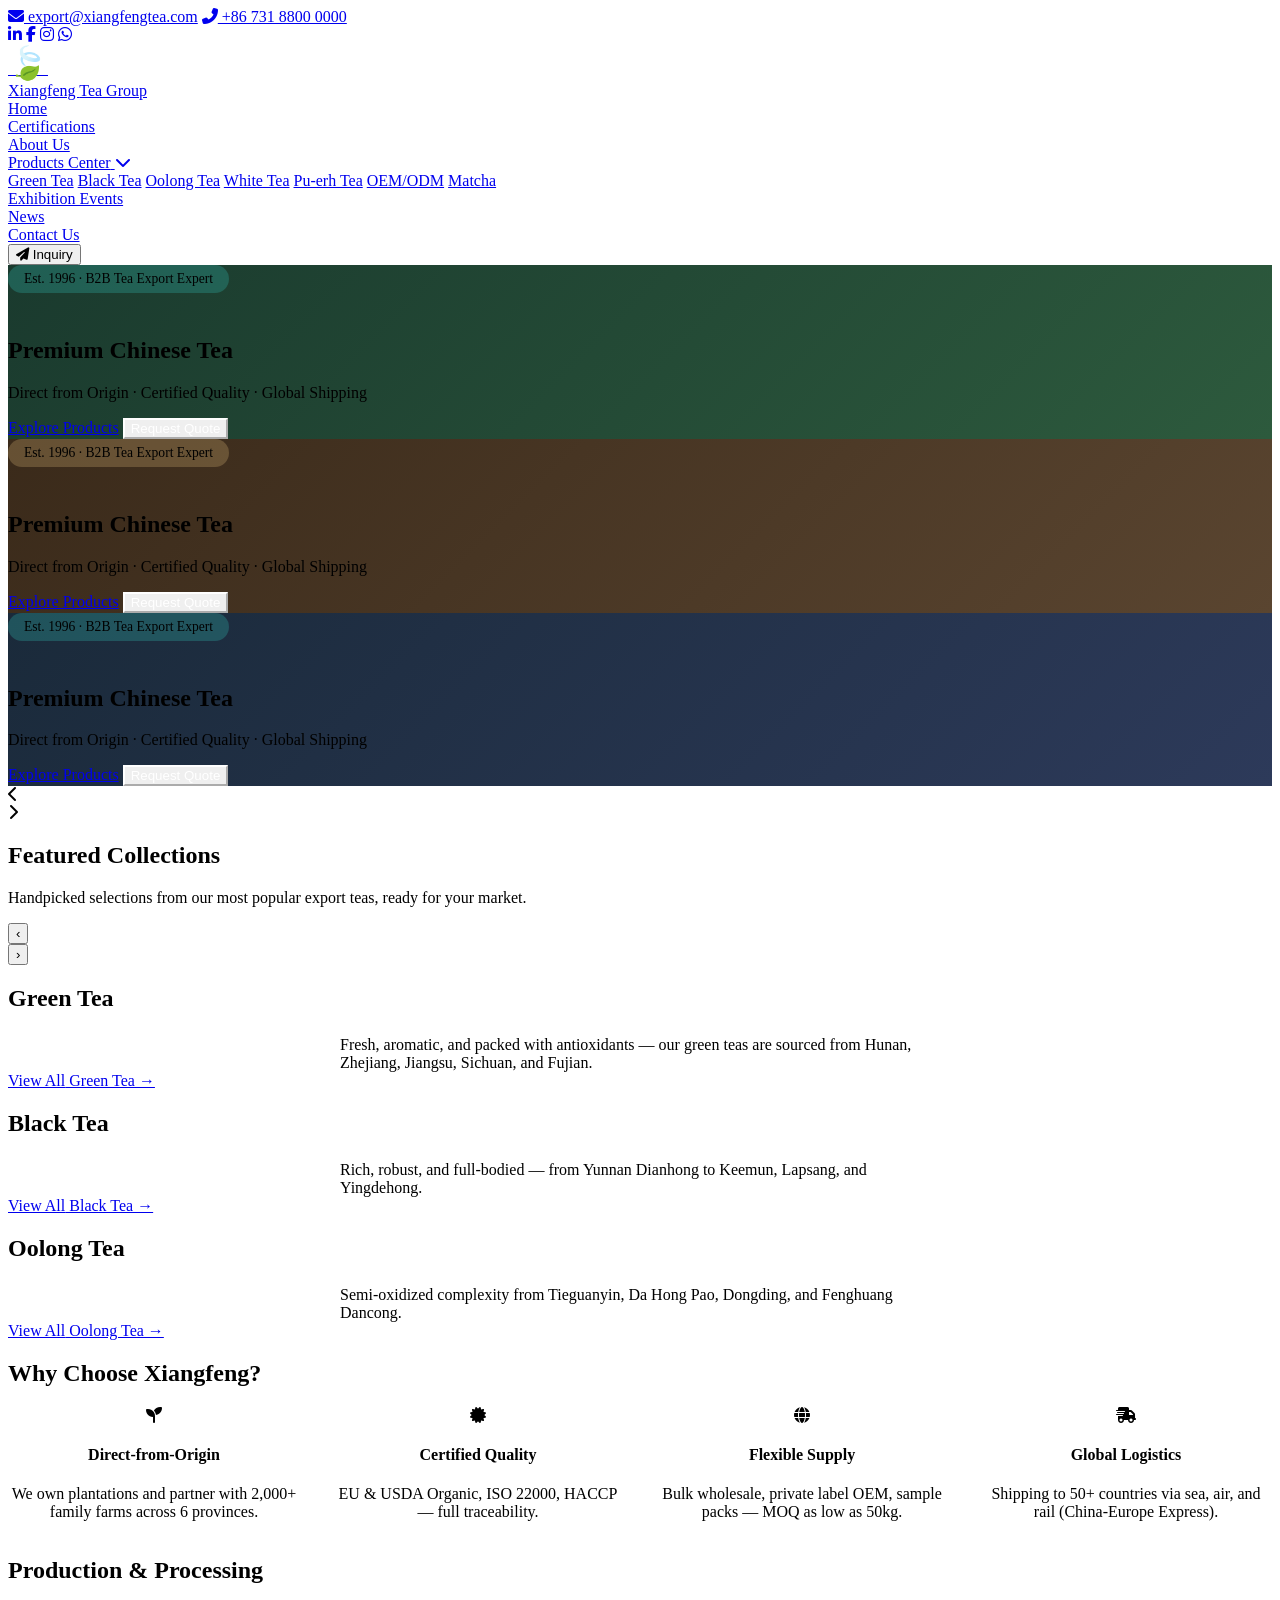
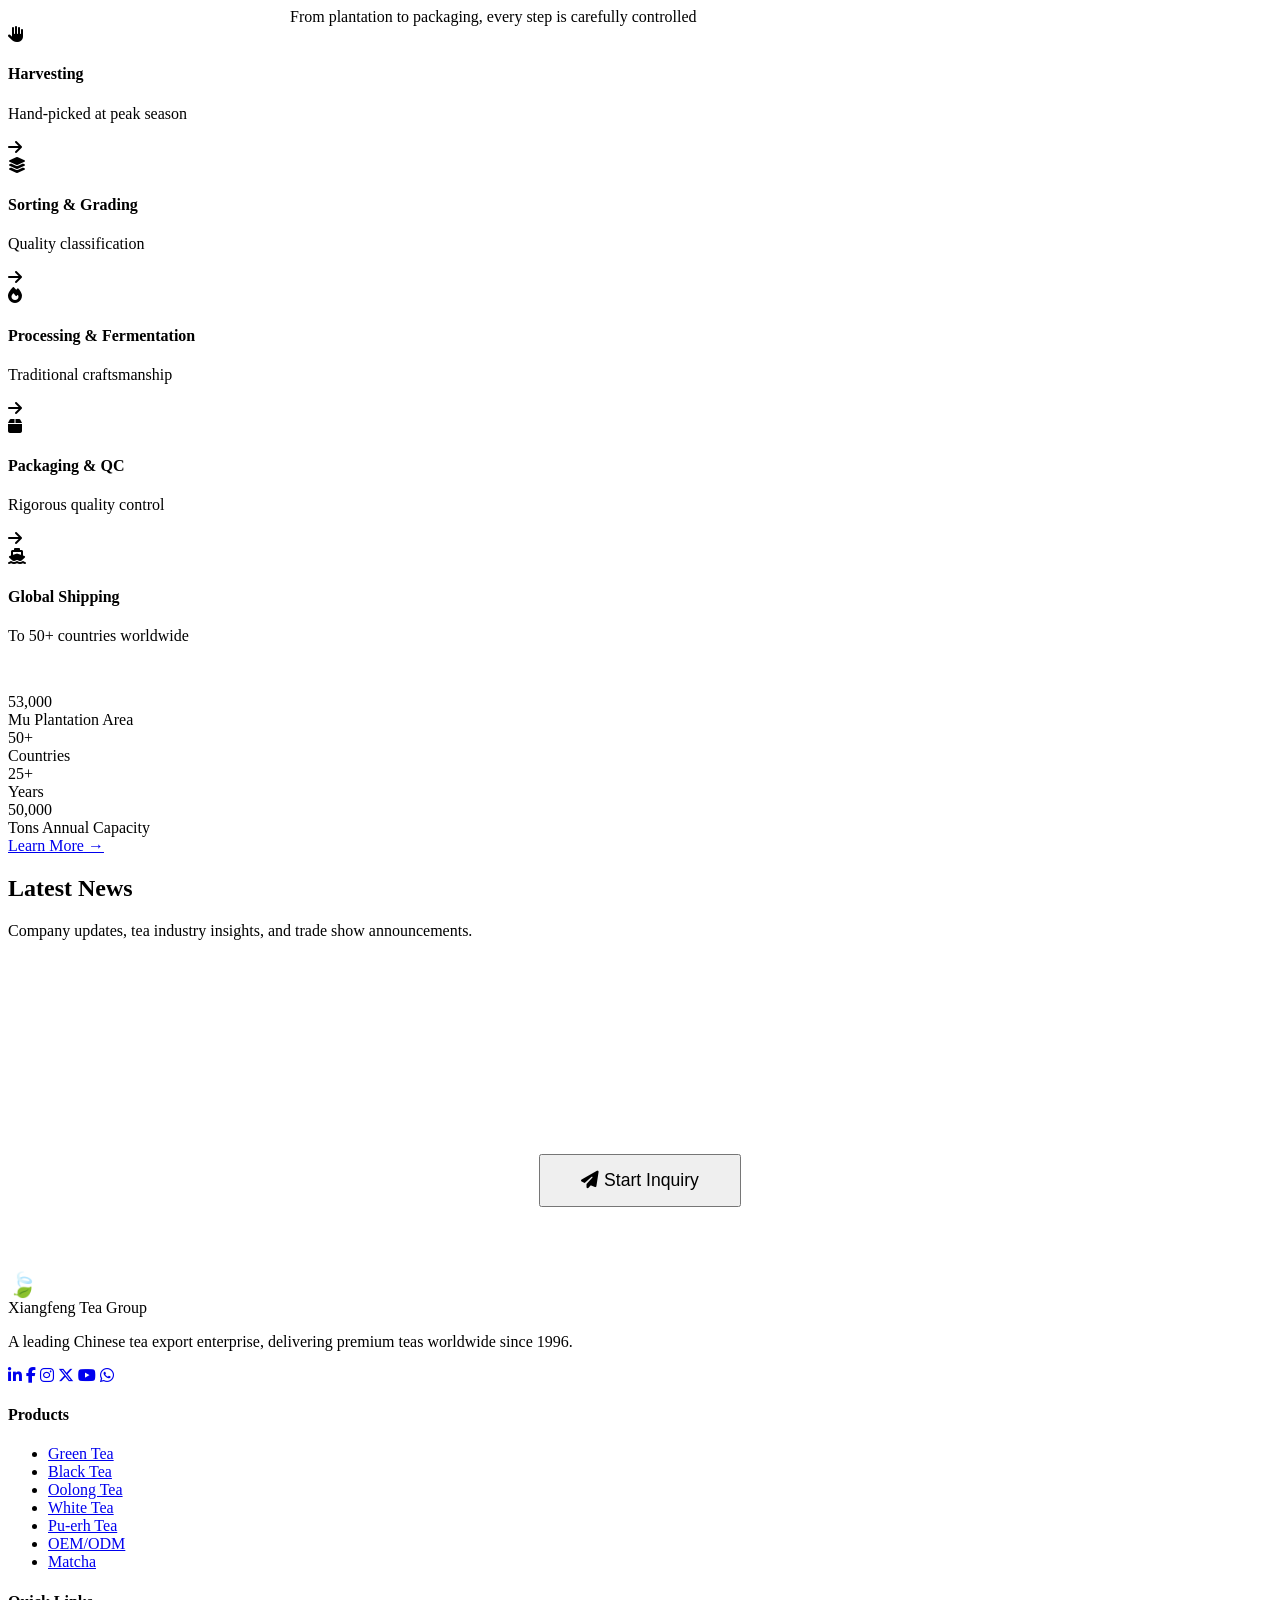
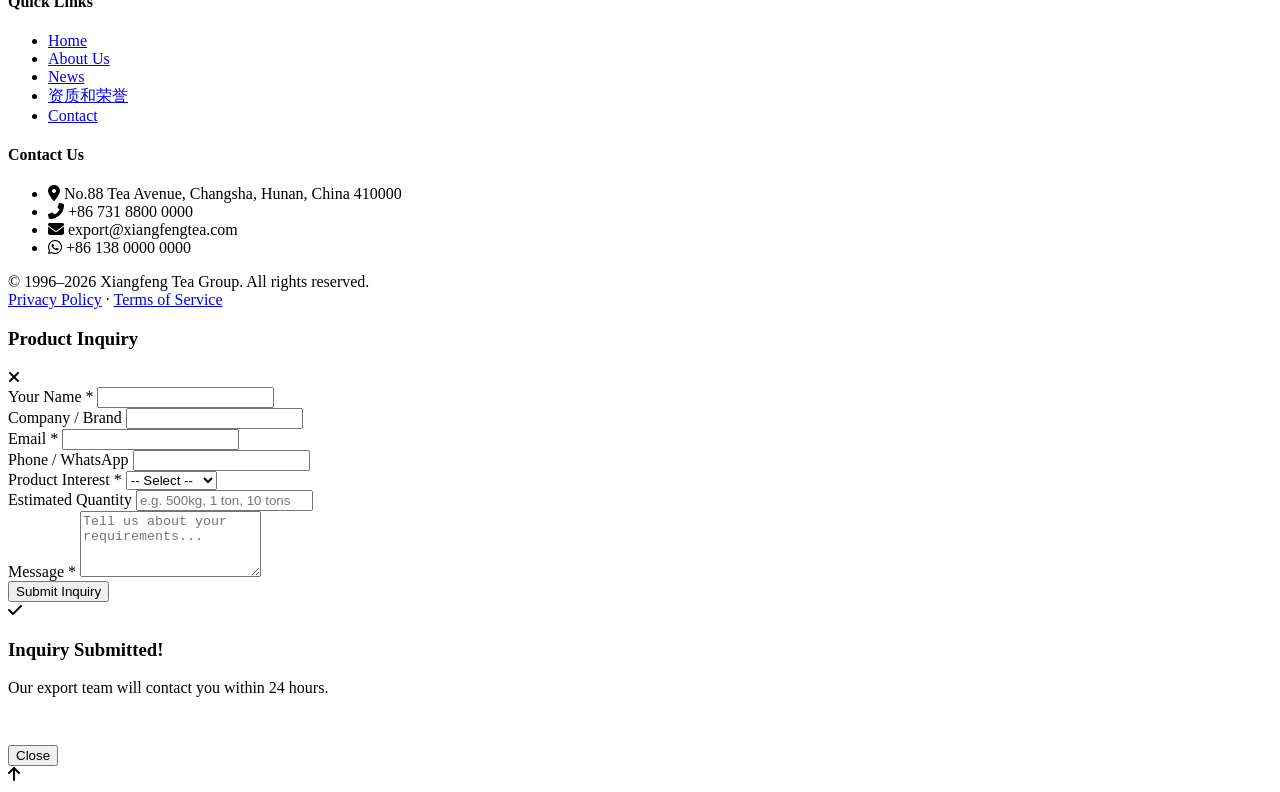
==== commit 559314ca: "Update index.html" ====
--- a/index.html
+++ b/index.html
@@ -1,577 +1,1018 @@
 <!DOCTYPE html>
 <html lang="en">
 <head>
-<meta charset="UTF-8">
-<meta name="viewport" content="width=device-width, initial-scale=1.0">
-<title>Xiangfeng Tea Group — Premium Chinese Tea Exporter</title>
-<meta name="description" content="Xiangfeng Tea Group — Leading Chinese tea exporter with 53,000 mu organic plantation. Premium green tea, black tea, oolong tea, white tea, Pu-erh tea. Export to 50+ countries.">
-<meta name="keywords" content="Chinese tea exporter, organic tea, green tea, black tea, oolong tea, Pu-erh tea, Xiangfeng tea, tea wholesale">
-<link rel="preconnect" href="https://fonts.googleapis.com">
-<link rel="preconnect" href="https://fonts.gstatic.com" crossorigin>
-<link href="https://fonts.googleapis.com/css2?family=Noto+Naskh+Arabic:wght@400;600;700&display=swap" rel="stylesheet">
-<link rel="stylesheet" href="styles.css">
+  <meta charset="UTF-8">
+  <meta name="viewport" content="width=device-width, initial-scale=1.0">
+  <meta name="description" content="Xiangfeng Tea Group — Premium Chinese Tea Exporter. B2B wholesale, OEM/ODM, direct from origin. Shipping to 50+ countries.">
+  <meta name="keywords" content="Chinese tea export, green tea, black tea, oolong tea, white tea, pu-erh, matcha, OEM tea, B2B tea supplier">
+  <title>Xiangfeng Tea Group — Premium Chinese Tea Exporter</title>
+  <link rel="stylesheet" href="css/styles.css">
+  <link rel="stylesheet" href="https://cdnjs.cloudflare.com/ajax/libs/font-awesome/6.5.1/css/all.min.css">
+  <link rel="preconnect" href="https://fonts.googleapis.com">
+  <link rel="preconnect" href="https://fonts.gstatic.com" crossorigin>
+  <link href="https://fonts.googleapis.com/css2?family=Noto+Sans:wght@400;500;600;700&family=Noto+Naskh+Arabic:wght@400;500;600&display=swap" rel="stylesheet">
+  <link rel="icon" type="image/svg+xml" href="data:image/svg+xml,%3Csvg xmlns='http://www.w3.org/2000/svg' viewBox='0 0 32 32'%3E%3Ctext y='26' font-size='28'%3E%F0%9F%8D%83%3C/text%3E%3C/svg%3E">
 </head>
-<body data-page="home">
-
-<!-- ========== TOP UTILITY BAR ========== -->
-<div class="top-bar">
-  <div class="top-bar-inner">
-    <div class="top-bar-social">
-      <a href="https://www.linkedin.com/" target="_blank" rel="noopener" aria-label="LinkedIn">
-        <svg viewBox="0 0 24 24"><path d="M20.447 20.452h-3.554v-5.569c0-1.328-.027-3.037-1.852-3.037-1.853 0-2.136 1.445-2.136 2.939v5.667H9.351V9h3.414v1.561h.046c.477-.9 1.637-1.85 3.37-1.85 3.601 0 4.267 2.37 4.267 5.455v6.286zM5.337 7.433a2.062 2.062 0 01-2.063-2.065 2.064 2.064 0 112.063 2.065zm1.782 13.019H3.555V9h3.564v11.452zM22.225 0H1.771C.792 0 0 .774 0 1.729v20.542C0 23.227.792 24 1.771 24h20.451C23.2 24 24 23.227 24 22.271V1.729C24 .774 23.2 0 22.222 0h.003z"/></svg>
+<body>
+
+<!-- ============================================
+     1. TOP UTILITY BAR
+     ============================================ -->
+<div class="topbar">
+  <div class="container">
+    <div class="topbar-left">
+      <a href="mailto:export@xiangfengtea.com" title="Email"><i class="fas fa-envelope"></i> export@xiangfengtea.com</a>
+      <a href="tel:+8673188000000" title="Phone"><i class="fas fa-phone-alt"></i> +86 731 8800 0000</a>
+    </div>
+    <div class="topbar-right">
+      <a href="https://www.linkedin.com" target="_blank" rel="noopener" title="LinkedIn"><i class="fab fa-linkedin-in"></i></a>
+      <a href="https://www.facebook.com" target="_blank" rel="noopener" title="Facebook"><i class="fab fa-facebook-f"></i></a>
+      <a href="https://www.instagram.com" target="_blank" rel="noopener" title="Instagram"><i class="fab fa-instagram"></i></a>
+      <a href="https://wa.me/8613800000000" target="_blank" rel="noopener" title="WhatsApp"><i class="fab fa-whatsapp"></i></a>
+      <span id="lang-selector"></span>
+    </div>
+  </div>
+</div>
+
+<!-- ============================================
+     2. MAIN HEADER (MODIFIED NAVIGATION)
+     ============================================ -->
+<header class="header" id="header">
+  <div class="container">
+    <a href="index.html" class="logo">
+      <span style="font-size:2rem;">🍃</span>
+      <div class="logo-text">
+        Xiangfeng
+        <span>Tea Group</span>
+      </div>
+    </a>
+    <nav class="nav" id="navMenu">
+      <div class="nav-item">
+        <a href="index.html" class="nav-link active" data-i18n="common.home">Home</a>
+      </div>
+      <div class="nav-item">
+        <a href="certs.html" class="nav-link" data-i18n="common.certsHonors">Certifications</a>
+      </div>
+      <div class="nav-item">
+        <a href="about.html" class="nav-link" data-i18n="common.about">About Us</a>
+      </div>
+      <div class="nav-item">
+        <a href="products.html" class="nav-link">
+          <span data-i18n="common.products">Products Center</span>
+          <i class="fas fa-chevron-down"></i>
+        </a>
+        <div class="nav-dropdown">
+          <a href="products.html?cat=products.catGreen"><span data-i18n="products.catGreen">Green Tea</span></a>
+          <a href="products.html?cat=products.catBlack"><span data-i18n="products.catBlack">Black Tea</span></a>
+          <a href="products.html?cat=products.catOolong"><span data-i18n="products.catOolong">Oolong Tea</span></a>
+          <a href="products.html?cat=products.catWhite"><span data-i18n="products.catWhite">White Tea</span></a>
+          <a href="products.html?cat=products.catPuer"><span data-i18n="products.catPuer">Pu-erh Tea</span></a>
+          <a href="products.html?cat=products.catOEM"><span data-i18n="common.oem">OEM/ODM</span></a>
+          <a href="products.html?cat=products.catMatcha"><span data-i18n="common.matcha">Matcha</span></a>
+        </div>
+      </div>
+      <div class="nav-item">
+        <a href="events.html" class="nav-link" data-i18n="common.events">Exhibition Events</a>
+      </div>
+      <div class="nav-item">
+        <a href="news.html" class="nav-link" data-i18n="common.news">News</a>
+      </div>
+      <div class="nav-item">
+        <a href="contact.html" class="nav-link" data-i18n="common.contact">Contact Us</a>
+      </div>
+      <button class="nav-inquiry-btn" onclick="openInquiry()">
+        <i class="fas fa-paper-plane"></i>
+        <span data-i18n="common.inquiry">Inquiry</span>
+      </button>
+    </nav>
+    <div class="mobile-menu-toggle" id="mobileToggle" onclick="toggleMobileMenu()">
+      <span></span><span></span><span></span>
+    </div>
+  </div>
+</header>
+
+<!-- ============================================
+     3. HERO SLIDER (3 slides)
+     ============================================ -->
+<section class="hero" id="hero">
+  <div class="hero-slider" id="heroSlider">
+    <div class="hero-slide active" style="background: linear-gradient(135deg, #1a3a2e, #2d5a3d);">
+      <img src="https://video.aultras-tea.com/wulongcha.png"
+           onerror="this.style.display='none'"
+           alt="Tea Plantation">
+      <div class="container">
+        <div class="hero-content">
+          <span style="display:inline-block;padding:6px 16px;background:rgba(48,180,168,0.3);border-radius:50px;font-size:0.85rem;margin-bottom:1.5rem;" data-i18n="hero.badge">Est. 1996 · B2B Tea Export Expert</span>
+          <h1 data-i18n="hero.title">Premium Chinese Tea</h1>
+          <p data-i18n="hero.subtitle">Direct from Origin · Certified Quality · Global Shipping</p>
+          <div class="hero-buttons">
+            <a href="products.html" class="btn btn-accent" data-i18n="hero.ctaProducts">Explore Products</a>
+            <button class="btn btn-outline" style="color:white;border-color:white;" onclick="openInquiry()" data-i18n="hero.ctaInquiry">Request Quote</button>
+          </div>
+        </div>
+      </div>
+    </div>
+
+    <div class="hero-slide" style="background: linear-gradient(135deg, #3a2a1a, #5a4530);">
+      <img src="https://video.aultras-tea.com/wulongcha.png"
+           onerror="this.style.display='none'"
+           alt="Tea Processing">
+      <div class="container">
+        <div class="hero-content">
+          <span style="display:inline-block;padding:6px 16px;background:rgba(201,169,110,0.3);border-radius:50px;font-size:0.85rem;margin-bottom:1.5rem;" data-i18n="hero.badge">Est. 1996 · B2B Tea Export Expert</span>
+          <h1 data-i18n="hero.title">Premium Chinese Tea</h1>
+          <p data-i18n="hero.subtitle">Direct from Origin · Certified Quality · Global Shipping</p>
+          <div class="hero-buttons">
+            <a href="products.html" class="btn btn-accent" data-i18n="hero.ctaProducts">Explore Products</a>
+            <button class="btn btn-outline" style="color:white;border-color:white;" onclick="openInquiry()" data-i18n="hero.ctaInquiry">Request Quote</button>
+          </div>
+        </div>
+      </div>
+    </div>
+
+    <div class="hero-slide" style="background: linear-gradient(135deg, #1a2a3a, #2d3a5a);">
+      <img src="https://video.aultras-tea.com/wulongcha.png"
+           onerror="this.style.display='none'"
+           alt="Tea Ceremony">
+      <div class="container">
+        <div class="hero-content">
+          <span style="display:inline-block;padding:6px 16px;background:rgba(48,180,168,0.3);border-radius:50px;font-size:0.85rem;margin-bottom:1.5rem;" data-i18n="hero.badge">Est. 1996 · B2B Tea Export Expert</span>
+          <h1 data-i18n="hero.title">Premium Chinese Tea</h1>
+          <p data-i18n="hero.subtitle">Direct from Origin · Certified Quality · Global Shipping</p>
+          <div class="hero-buttons">
+            <a href="products.html" class="btn btn-accent" data-i18n="hero.ctaProducts">Explore Products</a>
+            <button class="btn btn-outline" style="color:white;border-color:white;" onclick="openInquiry()" data-i18n="hero.ctaInquiry">Request Quote</button>
+          </div>
+        </div>
+      </div>
+    </div>
+  </div>
+
+  <div class="hero-controls">
+    <div class="hero-arrow" onclick="heroPrev()">
+      <i class="fas fa-chevron-left"></i>
+    </div>
+    <div class="hero-dots" id="heroDots">
+      <span class="hero-dot active" onclick="heroGoTo(0)"></span>
+      <span class="hero-dot" onclick="heroGoTo(1)"></span>
+      <span class="hero-dot" onclick="heroGoTo(2)"></span>
+    </div>
+    <div class="hero-arrow" onclick="heroNext()">
+      <i class="fas fa-chevron-right"></i>
+    </div>
+  </div>
+</section>
+
+<!-- ============================================
+     4. FEATURED COLLECTIONS CAROUSEL (MODIFIED)
+     ============================================ -->
+<section class="section">
+  <div class="container section-container">
+    <div class="section-title section-header">
+      <h2 data-i18n="home.featuredTitle">Featured Collections</h2>
+      <p data-i18n="home.featuredSubtitle">Handpicked selections from our most popular export teas, ready for your market.</p>
+    </div>
+    <div class="featured-carousel-wrapper">
+      <button class="featured-carousel-arrow prev" onclick="featuredPrev()">‹</button>
+      <div class="featured-carousel-track" id="featuredCarousel"></div>
+      <button class="featured-carousel-arrow next" onclick="featuredNext()">›</button>
+    </div>
+    <div class="featured-carousel-dots" id="featuredDots"></div>
+  </div>
+</section>
+
+<!-- ============================================
+     5. TEA COLLECTION SECTIONS
+     ============================================ -->
+
+<!-- 5.1 Green Tea Section -->
+<section class="section" style="background: var(--bg-light);">
+  <div class="container">
+    <div class="section-title">
+      <h2 data-i18n="products.catGreen">Green Tea</h2>
+      <p style="max-width:600px;margin:1.5rem auto 0;">Fresh, aromatic, and packed with antioxidants — our green teas are sourced from Hunan, Zhejiang, Jiangsu, Sichuan, and Fujian.</p>
+    </div>
+    <div class="products-grid" id="greenTeaGrid"></div>
+    <div class="text-center mt-4">
+      <a href="products.html?cat=products.catGreen" class="btn btn-outline">
+        <span data-i18n="common.viewAll">View All</span> Green Tea →
       </a>
-      <a href="https://www.facebook.com/" target="_blank" rel="noopener" aria-label="Facebook">
-        <svg viewBox="0 0 24 24"><path d="M24 12.073c0-6.627-5.373-12-12-12s-12 5.373-12 12c0 5.99 4.388 10.954 10.125 11.854v-8.385H7.078v-3.47h3.047V9.43c0-3.007 1.792-4.669 4.533-4.669 1.312 0 2.686.235 2.686.235v2.953H15.83c-1.491 0-1.956.925-1.956 1.874v2.25h3.328l-.532 3.47h-2.796v8.385C19.612 23.027 24 18.062 24 12.073z"/></svg>
+    </div>
+  </div>
+</section>
+
+<!-- 5.2 Black Tea Section -->
+<section class="section">
+  <div class="container">
+    <div class="section-title">
+      <h2 data-i18n="products.catBlack">Black Tea</h2>
+      <p style="max-width:600px;margin:1.5rem auto 0;">Rich, robust, and full-bodied — from Yunnan Dianhong to Keemun, Lapsang, and Yingdehong.</p>
+    </div>
+    <div class="products-grid" id="blackTeaGrid"></div>
+    <div class="text-center mt-4">
+      <a href="products.html?cat=products.catBlack" class="btn btn-outline">
+        <span data-i18n="common.viewAll">View All</span> Black Tea →
       </a>
-      <a href="https://www.instagram.com/" target="_blank" rel="noopener" aria-label="Instagram">
-        <svg viewBox="0 0 24 24"><path d="M12 2.163c3.204 0 3.584.012 4.85.07 3.252.148 4.771 1.691 4.919 4.919.058 1.265.069 1.645.069 4.849 0 3.205-.012 3.584-.069 4.849-.149 3.225-1.664 4.771-4.919 4.919-1.266.058-1.644.07-4.85.07-3.204 0-3.584-.012-4.849-.07-3.26-.149-4.771-1.699-4.919-4.92-.058-1.265-.07-1.644-.07-4.849 0-3.204.013-3.583.07-4.849.149-3.227 1.664-4.771 4.919-4.919 1.266-.057 1.645-.069 4.849-.069zM12 0C8.741 0 8.333.014 7.053.072 2.695.272.273 2.69.073 7.052.014 8.333 0 8.741 0 12c0 3.259.014 3.668.072 4.948.2 4.358 2.618 6.78 6.98 6.98C8.333 23.986 8.741 24 12 24c3.259 0 3.668-.014 4.948-.072 4.354-.2 6.782-2.618 6.979-6.98.059-1.28.073-1.689.073-4.948 0-3.259-.014-3.667-.072-4.947-.196-4.354-2.617-6.78-6.979-6.98C15.668.014 15.259 0 12 0zm0 5.838a6.162 6.162 0 100 12.324 6.162 6.162 0 000-12.324zM12 16a4 4 0 110-8 4 4 0 010 8zm6.406-11.845a1.44 1.44 0 100 2.881 1.44 1.44 0 000-2.881z"/></svg>
+    </div>
+  </div>
+</section>
+
+<!-- 5.3 Oolong Tea Section -->
+<section class="section" style="background: var(--bg-light);">
+  <div class="container">
+    <div class="section-title">
+      <h2 data-i18n="products.catOolong">Oolong Tea</h2>
+      <p style="max-width:600px;margin:1.5rem auto 0;">Semi-oxidized complexity from Tieguanyin, Da Hong Pao, Dongding, and Fenghuang Dancong.</p>
+    </div>
+    <div class="products-grid" id="oolongTeaGrid"></div>
+    <div class="text-center mt-4">
+      <a href="products.html?cat=products.catOolong" class="btn btn-outline">
+        <span data-i18n="common.viewAll">View All</span> Oolong Tea →
       </a>
-      <a href="https://x.com/" target="_blank" rel="noopener" aria-label="X (Twitter)">
-        <svg viewBox="0 0 24 24"><path d="M18.244 2.25h3.308l-7.227 8.26 8.502 11.24H16.17l-5.214-6.817L4.99 21.75H1.68l7.73-8.835L1.254 2.25H8.08l4.713 6.231zm-1.161 17.52h1.833L7.084 4.126H5.117z"/></svg>
+    </div>
+  </div>
+</section>
+
+<!-- ============================================
+     6. WHY CHOOSE XIANGFENG (4 feature cards)
+     ============================================ -->
+<section class="section">
+  <div class="container">
+    <div class="section-title">
+      <h2 data-i18n="home.featureTitle">Why Choose Xiangfeng?</h2>
+    </div>
+    <div style="display:grid;grid-template-columns:repeat(4,1fr);gap:2rem;" id="featureGrid">
+      <div class="cert-badge-card" style="text-align:center;">
+        <div class="cert-icon"><i class="fas fa-seedling"></i></div>
+        <h4 data-i18n="home.feature1Title">Direct-from-Origin</h4>
+        <p data-i18n="home.feature1Desc">We own plantations and partner with 2,000+ family farms across 6 provinces.</p>
+      </div>
+      <div class="cert-badge-card" style="text-align:center;">
+        <div class="cert-icon"><i class="fas fa-certificate"></i></div>
+        <h4 data-i18n="home.feature2Title">Certified Quality</h4>
+        <p data-i18n="home.feature2Desc">EU & USDA Organic, ISO 22000, HACCP — full traceability.</p>
+      </div>
+      <div class="cert-badge-card" style="text-align:center;">
+        <div class="cert-icon"><i class="fas fa-globe"></i></div>
+        <h4 data-i18n="home.feature3Title">Flexible Supply</h4>
+        <p data-i18n="home.feature3Desc">Bulk wholesale, private label OEM, sample packs — MOQ as low as 50kg.</p>
+      </div>
+      <div class="cert-badge-card" style="text-align:center;">
+        <div class="cert-icon"><i class="fas fa-truck-fast"></i></div>
+        <h4 data-i18n="home.feature4Title">Global Logistics</h4>
+        <p data-i18n="home.feature4Desc">Shipping to 50+ countries via sea, air, and rail (China-Europe Express).</p>
+      </div>
+    </div>
+  </div>
+</section>
+
+<!-- ============================================
+     7. ABOUT PREVIEW SECTION (Production Process)
+     ============================================ -->
+<section class="section" style="background: linear-gradient(135deg, var(--primary-bg) 0%, #fff 100%);">
+  <div class="container">
+    <div class="section-title">
+      <h2 data-i18n="about.productionTitle">Production & Processing</h2>
+      <p data-i18n="about.productionDesc" style="max-width:700px;margin:1.5rem auto 0;">From plantation to packaging, every step is carefully controlled</p>
+    </div>
+
+    <!-- Production Steps Preview -->
+    <div class="production-timeline">
+      <div class="production-step">
+        <div class="production-step-icon"><i class="fas fa-hand-paper"></i></div>
+        <h4 data-i18n="about.step1Harvest">Harvesting</h4>
+        <p>Hand-picked at peak season</p>
+      </div>
+      <span class="production-arrow"><i class="fas fa-arrow-right"></i></span>
+      <div class="production-step">
+        <div class="production-step-icon"><i class="fas fa-layer-group"></i></div>
+        <h4 data-i18n="about.step2Sort">Sorting & Grading</h4>
+        <p>Quality classification</p>
+      </div>
+      <span class="production-arrow"><i class="fas fa-arrow-right"></i></span>
+      <div class="production-step">
+        <div class="production-step-icon"><i class="fas fa-fire"></i></div>
+        <h4 data-i18n="about.step3Process">Processing & Fermentation</h4>
+        <p>Traditional craftsmanship</p>
+      </div>
+      <span class="production-arrow"><i class="fas fa-arrow-right"></i></span>
+      <div class="production-step">
+        <div class="production-step-icon"><i class="fas fa-box"></i></div>
+        <h4 data-i18n="about.step4Pack">Packaging & QC</h4>
+        <p>Rigorous quality control</p>
+      </div>
+      <span class="production-arrow"><i class="fas fa-arrow-right"></i></span>
+      <div class="production-step">
+        <div class="production-step-icon"><i class="fas fa-ship"></i></div>
+        <h4 data-i18n="about.step5Ship">Global Shipping</h4>
+        <p>To 50+ countries worldwide</p>
+      </div>
+    </div>
+
+    <!-- Stats -->
+    <div class="global-stats" style="margin-top:3rem;">
+      <div class="global-stat-card">
+        <div class="stat-number">53,000</div>
+        <div class="stat-label">Mu Plantation Area</div>
+      </div>
+      <div class="global-stat-card">
+        <div class="stat-number">50+</div>
+        <div class="stat-label" data-i18n="common.countries">Countries</div>
+      </div>
+      <div class="global-stat-card">
+        <div class="stat-number">25+</div>
+        <div class="stat-label" data-i18n="common.years">Years</div>
+      </div>
+      <div class="global-stat-card">
+        <div class="stat-number">50,000</div>
+        <div class="stat-label">Tons Annual Capacity</div>
+      </div>
+    </div>
+
+    <div class="text-center mt-5">
+      <a href="about.html" class="btn btn-primary">
+        <span data-i18n="common.learnMore">Learn More</span> →
       </a>
-      <a href="https://www.youtube.com/" target="_blank" rel="noopener" aria-label="YouTube">
-        <svg viewBox="0 0 24 24"><path d="M23.498 6.186a3.016 3.016 0 00-2.122-2.136C19.505 3.545 12 3.545 12 3.545s-7.505 0-9.377.505A3.017 3.017 0 00.502 6.186C0 8.07 0 12 0 12s0 3.93.502 5.814a3.016 3.016 0 002.122 2.136c1.871.505 9.376.505 9.376.505s7.505 0 9.377-.505a3.015 3.015 0 002.122-2.136C24 15.93 24 12 24 12s0-3.93-.502-5.814zM9.545 15.568V8.432L15.818 12l-6.273 3.568z"/></svg>
-      </a>
-      <a href="https://wa.me/8613800000000" target="_blank" rel="noopener" aria-label="WhatsApp">
-        <svg viewBox="0 0 24 24"><path d="M17.472 14.382c-.297-.149-1.758-.867-2.03-.967-.273-.099-.471-.148-.67.15-.197.297-.767.966-.94 1.164-.173.199-.347.223-.644.075-.297-.15-1.255-.463-2.39-1.475-.883-.788-1.48-1.761-1.653-2.059-.173-.297-.018-.458.13-.606.134-.133.298-.347.446-.52.149-.174.198-.298.298-.497.099-.198.05-.371-.025-.52-.075-.149-.669-1.612-.916-2.207-.242-.579-.487-.5-.669-.51-.173-.008-.371-.01-.57-.01-.198 0-.52.074-.792.372-.272.297-1.04 1.016-1.04 2.479 0 1.462 1.065 2.875 1.213 3.074.149.198 2.096 3.2 5.077 4.487.709.306 1.262.489 1.694.625.712.227 1.36.195 1.871.118.571-.085 1.758-.719 2.006-1.413.248-.694.248-1.289.173-1.413-.074-.124-.272-.198-.57-.347m-5.421 7.403h-.004a9.87 9.87 0 01-5.031-1.378l-.361-.214-3.741.982.998-3.648-.235-.374a9.86 9.86 0 01-1.51-5.26c.001-5.45 4.436-9.884 9.888-9.884 2.64 0 5.122 1.03 6.988 2.898a9.825 9.825 0 012.893 6.994c-.003 5.45-4.437 9.884-9.885 9.884m8.413-18.297A11.815 11.815 0 0012.05 0C5.495 0 .16 5.335.157 11.892c0 2.096.547 4.142 1.588 5.945L.057 24l6.305-1.654a11.882 11.882 0 005.683 1.448h.005c6.554 0 11.89-5.335 11.893-11.893a11.821 11.821 0 00-3.48-8.413z"/></svg>
-      </a>
-    </div>
-    <div class="top-bar-right">
-      <span class="top-bar-contact">
-        <svg viewBox="0 0 24 24"><path d="M20 4H4c-1.1 0-1.99.9-1.99 2L2 18c0 1.1.9 2 2 2h16c1.1 0 2-.9 2-2V6c0-1.1-.9-2-2-2zm0 4l-8 5-8-5V6l8 5 8-5v2z"/></svg>
-        <span data-i18n="common.email">info@xiangfengtea.com</span>
-      </span>
-      <span class="top-bar-contact">
-        <svg viewBox="0 0 24 24"><path d="M6.62 10.79c1.44 2.83 3.76 5.14 6.59 6.59l2.2-2.2c.27-.27.67-.36 1.02-.24 1.12.37 2.33.57 3.57.57.55 0 1 .45 1 1V20c0 .55-.45 1-1 1-9.39 0-17-7.61-17-17 0-.55.45-1 1-1h3.5c.55 0 1 .45 1 1 0 1.25.2 2.45.57 3.57.11.35.03.74-.25 1.02l-2.2 2.2z"/></svg>
-        <span data-i18n="common.phone">+86-731-8620-1888</span>
-      </span>
-      <div class="lang-selector" id="langSelector">
-        <div class="lang-current" onclick="this.parentElement.classList.toggle('open')">
-          <span class="lang-flag">🇬🇧</span>
-          <span class="lang-label">English</span>
-          <span class="arrow">▾</span>
-        </div>
-        <div class="lang-dropdown">
-          <div class="lang-option active" data-lang="en" onclick="XF_i18n.setLang('en');document.querySelectorAll('.lang-selector').forEach(function(s){s.classList.remove('open')})"><span>🇬🇧</span><span>English</span></div>
-          <div class="lang-option" data-lang="ru" onclick="XF_i18n.setLang('ru');document.querySelectorAll('.lang-selector').forEach(function(s){s.classList.remove('open')})"><span>🇷🇺</span><span>Русский</span></div>
-          <div class="lang-option" data-lang="ar" onclick="XF_i18n.setLang('ar');document.querySelectorAll('.lang-selector').forEach(function(s){s.classList.remove('open')})"><span>🇸🇦</span><span>العربية</span></div>
-          <div class="lang-option" data-lang="fr" onclick="XF_i18n.setLang('fr');document.querySelectorAll('.lang-selector').forEach(function(s){s.classList.remove('open')})"><span>🇫🇷</span><span>Français</span></div>
-          <div class="lang-option" data-lang="zh" onclick="XF_i18n.setLang('zh');document.querySelectorAll('.lang-selector').forEach(function(s){s.classList.remove('open')})"><span>🇨🇳</span><span>中文</span></div>
-        </div>
-      </div>
+    </div>
+  </div>
+</section>
+
+<!-- ============================================
+     8. LATEST NEWS (3 news cards)
+     ============================================ -->
+<section class="section">
+  <div class="container">
+    <div class="section-title">
+      <h2 data-i18n="home.newsTitle">Latest News</h2>
+      <p data-i18n="home.newsSubtitle">Company updates, tea industry insights, and trade show announcements.</p>
+    </div>
+    <div class="news-grid" id="newsGrid"></div>
+  </div>
+</section>
+
+<!-- ============================================
+     9. CONTACT CTA BANNER
+     ============================================ -->
+<section style="background: linear-gradient(135deg, var(--primary) 0%, var(--primary-dark) 100%);padding:4rem 0;position:relative;overflow:hidden;">
+  <div style="position:absolute;top:-50%;right:-10%;width:400px;height:400px;border-radius:50%;background:rgba(255,255,255,0.05);"></div>
+  <div style="position:absolute;bottom:-30%;left:-5%;width:300px;height:300px;border-radius:50%;background:rgba(255,255,255,0.05);"></div>
+  <div class="container" style="position:relative;">
+    <div style="max-width:700px;margin:0 auto;text-align:center;color:white;">
+      <h2 style="color:white;font-size:2rem;margin-bottom:1rem;" data-i18n="home.ctaTitle">Ready to Start Your Tea Journey?</h2>
+      <p style="color:rgba(255,255,255,0.9);font-size:1.1rem;margin-bottom:2rem;" data-i18n="home.ctaSubtitle">Get a personalized quote within 24 hours. No minimum for samples.</p>
+      <button class="btn btn-accent" style="font-size:1.1rem;padding:14px 40px;" onclick="openInquiry()">
+        <i class="fas fa-paper-plane"></i>
+        <span data-i18n="home.ctaBtn">Start Inquiry</span>
+      </button>
+    </div>
+  </div>
+</section>
+
+<!-- ============================================
+     10. FOOTER (4 columns)
+     ============================================ -->
+<footer class="footer">
+  <div class="container">
+    <div class="footer-grid">
+      <!-- Column 1: About -->
+      <div class="footer-brand">
+        <div class="logo">
+          <span style="font-size:1.5rem;">🍃</span>
+          <div class="logo-text">
+            Xiangfeng
+            <span>Tea Group</span>
+          </div>
+        </div>
+        <p data-i18n="footer.aboutDesc">A leading Chinese tea export enterprise, delivering premium teas worldwide since 1996.</p>
+        <div class="footer-social">
+          <a href="https://www.linkedin.com" target="_blank" rel="noopener" title="LinkedIn"><i class="fab fa-linkedin-in"></i></a>
+          <a href="https://www.facebook.com" target="_blank" rel="noopener" title="Facebook"><i class="fab fa-facebook-f"></i></a>
+          <a href="https://www.instagram.com" target="_blank" rel="noopener" title="Instagram"><i class="fab fa-instagram"></i></a>
+          <a href="https://x.com" target="_blank" rel="noopener" title="X"><i class="fab fa-x-twitter"></i></a>
+          <a href="https://www.youtube.com" target="_blank" rel="noopener" title="YouTube"><i class="fab fa-youtube"></i></a>
+          <a href="https://wa.me/8613800000000" target="_blank" rel="noopener" title="WhatsApp"><i class="fab fa-whatsapp"></i></a>
+        </div>
+      </div>
+
+      <!-- Column 2: Products -->
+      <div>
+        <h4 class="footer-title" data-i18n="footer.productsTitle">Products</h4>
+        <ul class="footer-links">
+          <li><a href="products.html?cat=products.catGreen"><span data-i18n="products.catGreen">Green Tea</span></a></li>
+          <li><a href="products.html?cat=products.catBlack"><span data-i18n="products.catBlack">Black Tea</span></a></li>
+          <li><a href="products.html?cat=products.catOolong"><span data-i18n="products.catOolong">Oolong Tea</span></a></li>
+          <li><a href="products.html?cat=products.catWhite"><span data-i18n="products.catWhite">White Tea</span></a></li>
+          <li><a href="products.html?cat=products.catPuer"><span data-i18n="products.catPuer">Pu-erh Tea</span></a></li>
+          <li><a href="products.html?cat=products.catOEM"><span data-i18n="common.oem">OEM/ODM</span></a></li>
+          <li><a href="products.html?cat=products.catMatcha"><span data-i18n="common.matcha">Matcha</span></a></li>
+        </ul>
+      </div>
+
+      <!-- Column 3: Quick Links -->
+      <div>
+        <h4 class="footer-title" data-i18n="footer.quickLinks">Quick Links</h4>
+        <ul class="footer-links">
+          <li><a href="index.html">Home</a></li>
+          <li><a href="about.html"><span data-i18n="common.about">About Us</span></a></li>
+          <li><a href="news.html"><span data-i18n="common.news">News</span></a></li>
+          <li><a href="certs.html"><span data-i18n="common.certsHonors">资质和荣誉</span></a></li>
+          <li><a href="contact.html"><span data-i18n="common.contact">Contact</span></a></li>
+        </ul>
+      </div>
+
+      <!-- Column 4: Contact -->
+      <div>
+        <h4 class="footer-title" data-i18n="footer.contactTitle">Contact Us</h4>
+        <ul class="footer-contact">
+          <li><i class="fas fa-map-marker-alt"></i> <span>No.88 Tea Avenue, Changsha, Hunan, China 410000</span></li>
+          <li><i class="fas fa-phone-alt"></i> <span>+86 731 8800 0000</span></li>
+          <li><i class="fas fa-envelope"></i> <span>export@xiangfengtea.com</span></li>
+          <li><i class="fab fa-whatsapp"></i> <span>+86 138 0000 0000</span></li>
+        </ul>
+      </div>
+    </div>
+
+    <div class="footer-bottom">
+      <div>&copy; 1996–2026 Xiangfeng Tea Group. <span data-i18n="footer.rights">All rights reserved.</span></div>
+      <div>
+        <a href="#" data-i18n="footer.privacy">Privacy Policy</a> ·
+        <a href="#" data-i18n="footer.terms">Terms of Service</a>
+      </div>
+    </div>
+  </div>
+</footer>
+
+<!-- ============================================
+     11. INQUIRY POPUP
+     ============================================ -->
+<div class="inquiry-overlay" id="inquiryOverlay" onclick="closeInquiryOverlay(event)">
+  <div class="inquiry-popup" id="inquiryPopup">
+    <div class="inquiry-header">
+      <h3 data-i18n="popup.title">Product Inquiry</h3>
+      <div class="inquiry-close" onclick="closeInquiry()">
+        <i class="fas fa-times"></i>
+      </div>
+    </div>
+    <div class="inquiry-body">
+      <form class="inquiry-form" id="inquiryForm" onsubmit="submitInquiry(event)">
+        <div class="form-group">
+          <label><span data-i18n="popup.name">Your Name</span> <span class="required">*</span></label>
+          <input type="text" name="name" required>
+        </div>
+        <div class="form-group">
+          <label><span data-i18n="popup.company">Company / Brand</span></label>
+          <input type="text" name="company">
+        </div>
+        <div class="form-row">
+          <div class="form-group">
+            <label><span data-i18n="popup.email">Email</span> <span class="required">*</span></label>
+            <input type="email" name="email" required>
+          </div>
+          <div class="form-group">
+            <label><span data-i18n="popup.phone">Phone / WhatsApp</span></label>
+            <input type="tel" name="phone">
+          </div>
+        </div>
+        <div class="form-group">
+          <label><span data-i18n="contact.productInterest">Product Interest</span> <span class="required">*</span></label>
+          <select name="product_interest" id="inquiryProductSelect" required>
+            <option value="">-- Select --</option>
+            <option value="green_tea" data-i18n="products.catGreen">Green Tea</option>
+            <option value="black_tea" data-i18n="products.catBlack">Black Tea</option>
+            <option value="oolong_tea" data-i18n="products.catOolong">Oolong Tea</option>
+            <option value="white_tea" data-i18n="products.catWhite">White Tea</option>
+            <option value="puer_tea" data-i18n="products.catPuer">Pu-erh Tea</option>
+            <option value="oem" data-i18n="common.oem">OEM/ODM</option>
+            <option value="matcha" data-i18n="common.matcha">Matcha</option>
+          </select>
+        </div>
+        <div class="form-group">
+          <label><span data-i18n="popup.quantity">Estimated Quantity</span></label>
+          <input type="text" name="quantity" placeholder="e.g. 500kg, 1 ton, 10 tons">
+        </div>
+        <div class="form-group">
+          <label><span data-i18n="popup.message">Message</span> <span class="required">*</span></label>
+          <textarea name="message" rows="4" required data-i18n-placeholder="popup.messagePlaceholder" placeholder="Tell us about your requirements..."></textarea>
+        </div>
+        <input type="hidden" name="csrf_token" id="csrfTokenPopup">
+        <input type="hidden" name="website_url" style="display:none" tabindex="-1" autocomplete="off">
+        <input type="hidden" name="source" value="index_popup">
+        <button type="submit" class="inquiry-submit popup-submit">
+          <span class="loading-spinner"></span>
+          <span class="btn-text" data-i18n="popup.submitBtn">Submit Inquiry</span>
+        </button>
+      </form>
+    </div>
+
+    <!-- Success Animation Overlay -->
+    <div class="inquiry-success-animation" id="inquirySuccess">
+      <div class="success-checkmark">
+        <i class="fas fa-check"></i>
+      </div>
+      <h3 data-i18n="popup.successTitle">Inquiry Submitted!</h3>
+      <p data-i18n="popup.successDesc">Our export team will contact you within 24 hours.</p>
+      <button class="btn btn-primary mt-4" onclick="closeInquiry()" style="margin-top:2rem;">
+        <span data-i18n="common.close">Close</span>
+      </button>
     </div>
   </div>
 </div>
 
-<!-- ========== MAIN HEADER ========== -->
-<header class="site-header">
-  <div class="header-inner">
-    <a href="index.html" class="header-logo">
-      <div class="logo-icon">茶</div>
-      <strong>Xiangfeng Tea</strong>
-    </a>
-
-    <nav class="main-nav" id="mainNav">
-      <ul>
-        <li><a href="index.html" class="active" data-i18n="common.home">Home</a></li>
-        <li class="nav-dropdown">
-          <a href="products.html" data-i18n="common.products">Products</a>
-          <div class="sub-menu">
-            <a href="products.html" data-i18n="common.greenTea">Green Tea</a>
-            <a href="products.html" data-i18n="common.blackTea">Black Tea</a>
-            <a href="products.html" data-i18n="common.oolongTea">Oolong Tea</a>
-            <a href="products.html" data-i18n="common.whiteTea">White Tea</a>
-            <a href="products.html" data-i18n="common.puerTea">Pu-erh Tea</a>
-          </div>
-        </li>
-        <li><a href="about.html" data-i18n="common.about">About</a></li>
-        <li><a href="news.html" data-i18n="common.news">News</a></li>
-        <li><a href="contact.html" data-i18n="common.contact">Contact</a></li>
-      </ul>
-    </nav>
-
-    <div class="header-actions">
-      <button class="header-icon" aria-label="Search" data-i18n-ph="common.search" onclick="alert('Search')">
-        <svg viewBox="0 0 24 24" fill="none" stroke="currentColor" stroke-width="2"><circle cx="11" cy="11" r="8"/><path d="M21 21l-4.35-4.35"/></svg>
-      </button>
-      <button class="btn-inquiry" onclick="openInquiry()" data-i18n="common.sendInquiry">Send Inquiry</button>
-      <button class="mobile-menu-toggle" id="mobileMenuToggle" aria-label="Menu" onclick="toggleMobileMenu()">☰</button>
-    </div>
-  </div>
-</header>
-
-<!-- ========== HERO SLIDER ========== -->
-<section class="hero-slider" id="heroSlider">
-  <div class="hero-slide active" data-index="0">
-    <div class="hero-slide-bg" style="background-image:url('https://images.unsplash.com/photo-1571934811356-5cc061b6821f?w=1920&q=80&auto=format&fit=crop');background-color:#1a7a72"></div>
-    <div class="hero-slide-overlay"></div>
-    <div class="hero-slide-content">
-      <h2 data-i18n="hero.slide1Title">Premium Chinese Tea, Global Reach</h2>
-      <p data-i18n="hero.slide1Desc">From our 53,000-mu organic tea plantation in Hunan, we deliver world-class green, black, oolong, white and Pu-erh tea to 50+ countries.</p>
-      <a href="products.html" class="hero-btn" data-i18n="home.heroBtn">Explore Our Products</a>
-    </div>
-  </div>
-  <div class="hero-slide" data-index="1">
-    <div class="hero-slide-bg" style="background-image:url('https://images.unsplash.com/photo-1558160074-4d7d8bdf4256?w=1920&q=80&auto=format&fit=crop');background-color:#1a6e3e"></div>
-    <div class="hero-slide-overlay"></div>
-    <div class="hero-slide-content">
-      <h2 data-i18n="hero.slide2Title">Sustainable Farming, Exceptional Quality</h2>
-      <p data-i18n="hero.slide2Desc">EU Organic, USDA Organic, Rainforest Alliance certified. Every leaf meets the highest international standards.</p>
-      <a href="about.html" class="hero-btn" data-i18n="common.learnMore">Learn More</a>
-    </div>
-  </div>
-  <div class="hero-slide" data-index="2">
-    <div class="hero-slide-bg" style="background-image:url('https://images.unsplash.com/photo-1544787219-7f47ccb76574?w=1920&q=80&auto=format&fit=crop');background-color:#8B6914"></div>
-    <div class="hero-slide-overlay"></div>
-    <div class="hero-slide-content">
-      <h2 data-i18n="hero.slide3Title">Trusted by Importers Worldwide</h2>
-      <p data-i18n="hero.slide3Desc">20+ years of export expertise. Custom OEM/ODM solutions tailored to your market requirements.</p>
-      <a href="contact.html" class="hero-btn" data-i18n="common.sendInquiry">Send Inquiry</a>
-    </div>
-  </div>
-  <button class="hero-arrow prev" onclick="heroPrev()" aria-label="Previous">‹</button>
-  <button class="hero-arrow next" onclick="heroNext()" aria-label="Next">›</button>
-  <div class="hero-dots" id="heroDots">
-    <button class="hero-dot active" data-index="0"></button>
-    <button class="hero-dot" data-index="1"></button>
-    <button class="hero-dot" data-index="2"></button>
-  </div>
-</section>
-
-<!-- ========== FEATURED COLLECTIONS ========== -->
-<section class="section">
-  <div class="section-container">
-    <div class="section-header">
-      <h3 data-i18n="home.featuredTitle">Featured Collections</h3>
-      <p data-i18n="home.featuredDesc">Handpicked selections from our finest tea categories</p>
-    </div>
-    <div class="product-grid" id="featuredProducts"></div>
-  </div>
-</section>
-
-<!-- ========== GREEN TEA ========== -->
-<section class="section section-gray">
-  <div class="section-container">
-    <div class="section-header">
-      <h3 data-i18n="home.greenTitle">Green Tea Collection</h3>
-      <p data-i18n="home.greenDesc">Fresh, aromatic green teas from high-mountain gardens</p>
-    </div>
-    <div class="product-grid" id="greenTeaProducts"></div>
-    <div style="text-align:center;margin-top:24px">
-      <a href="products.html" class="hero-btn" style="background:var(--primary);color:var(--white);display:inline-block" data-i18n="common.viewAll">View All →</a>
-    </div>
-  </div>
-</section>
-
-<!-- ========== BLACK TEA ========== -->
-<section class="section">
-  <div class="section-container">
-    <div class="section-header">
-      <h3 data-i18n="home.blackTitle">Black Tea Collection</h3>
-      <p data-i18n="home.blackDesc">Rich, full-bodied black teas with deep malty notes</p>
-    </div>
-    <div class="product-grid" id="blackTeaProducts"></div>
-  </div>
-</section>
-
-<!-- ========== OOLONG TEA ========== -->
-<section class="section section-gray">
-  <div class="section-container">
-    <div class="section-header">
-      <h3 data-i18n="home.oolongTitle">Oolong Tea Collection</h3>
-      <p data-i18n="home.oolongDesc">Semi-oxidized teas with complex floral and fruity aromas</p>
-    </div>
-    <div class="product-grid" id="oolongTeaProducts"></div>
-  </div>
-</section>
-
-<!-- ========== WHY CHOOSE US ========== -->
-<section class="section">
-  <div class="section-container">
-    <div class="section-header">
-      <h3 data-i18n="home.whyTitle">Why Choose Xiangfeng</h3>
-      <p data-i18n="home.whyDesc">Decades of expertise, international certifications, and unwavering commitment to quality</p>
-    </div>
-    <div class="features-grid">
-      <div class="feature-card">
-        <div class="feature-icon">🌿</div>
-        <h4 data-i18n="home.feat1Title">53,000 Mu Plantation</h4>
-        <p data-i18n="home.feat1Desc">One of China's largest organic tea bases, ensuring consistent supply year-round</p>
-      </div>
-      <div class="feature-card">
-        <div class="feature-icon">✅</div>
-        <h4 data-i18n="home.feat2Title">International Certifications</h4>
-        <p data-i18n="home.feat2Desc">EU Organic, USDA Organic, Rainforest Alliance, ISO 22000 certified</p>
-      </div>
-      <div class="feature-card">
-        <div class="feature-icon">🌍</div>
-        <h4 data-i18n="home.feat3Title">Global Export Network</h4>
-        <p data-i18n="home.feat3Desc">Trusted by importers in 50+ countries across Europe, Americas, Middle East and Asia</p>
-      </div>
-      <div class="feature-card">
-        <div class="feature-icon">📦</div>
-        <h4 data-i18n="home.feat4Title">Custom OEM Solutions</h4>
-        <p data-i18n="home.feat4Desc">Flexible packaging and blending solutions tailored to your market needs</p>
-      </div>
-    </div>
-  </div>
-</section>
-
-<!-- ========== ABOUT PREVIEW ========== -->
-<section class="section section-gray">
-  <div class="section-container">
-    <div class="about-preview">
-      <div class="about-preview-img">🍃</div>
-      <div class="about-preview-text">
-        <h3 data-i18n="home.aboutTitle">About Xiangfeng Tea Group</h3>
-        <p data-i18n="home.aboutDesc">Founded in 1999, Xiangfeng Tea Group has grown into one of China's premier tea enterprises. With a 53,000-mu organic tea plantation in Hunan Province, we produce over 50,000 tons of tea annually, exported to more than 50 countries worldwide.</p>
-        <div class="about-preview-stats">
-          <div class="stat-item">
-            <div class="stat-number" data-count="53000">53,000</div>
-            <div class="stat-label" data-i18n="home.statPlantation">Mu Plantation</div>
-          </div>
-          <div class="stat-item">
-            <div class="stat-number" data-count="50">50+</div>
-            <div class="stat-label" data-i18n="home.statExport">Export Countries</div>
-          </div>
-          <div class="stat-item">
-            <div class="stat-number" data-count="25">25+</div>
-            <div class="stat-label" data-i18n="home.statYears">Years Experience</div>
-          </div>
-          <div class="stat-item">
-            <div class="stat-number" data-count="50000">50,000</div>
-            <div class="stat-label" data-i18n="home.statTons">Annual Tons</div>
-          </div>
-        </div>
-        <a href="about.html" class="hero-btn" style="background:var(--primary);color:var(--white);display:inline-block;margin-top:16px" data-i18n="home.aboutBtn">Learn More About Us →</a>
-      </div>
-    </div>
-  </div>
-</section>
-
-<!-- ========== LATEST NEWS ========== -->
-<section class="section">
-  <div class="section-container">
-    <div class="section-header">
-      <h3 data-i18n="home.newsTitle">Latest News & Updates</h3>
-      <p data-i18n="home.newsDesc">Stay informed about our latest products, events, and industry insights</p>
-    </div>
-    <div class="news-grid" id="homeNewsGrid"></div>
-  </div>
-</section>
-
-<!-- ========== CONTACT CTA ========== -->
-<section class="section" style="background:var(--primary);color:var(--white);">
-  <div class="section-container" style="text-align:center">
-    <h3 style="font-size:1.5rem;margin-bottom:8px;color:var(--white)" data-i18n="home.contactCTA">Ready to Start Your Tea Journey?</h3>
-    <p style="opacity:0.9;margin-bottom:20px" data-i18n="home.contactCTADesc">Contact our export team today for product catalogs, samples, and pricing.</p>
-    <a href="contact.html" class="hero-btn" data-i18n="home.contactCTABtn">Contact Us →</a>
-  </div>
-</section>
-
-<!-- ========== FOOTER ========== -->
-<footer class="site-footer">
-  <div class="footer-grid">
-    <div class="footer-col">
-      <h4 data-i18n="footer.aboutCol">About Xiangfeng</h4>
-      <p data-i18n="footer.aboutText">Xiangfeng Tea Group is a leading Chinese tea exporter with 53,000 mu of organic plantations, serving importers in 50+ countries worldwide since 1999.</p>
-      <div class="footer-social">
-        <a href="https://www.linkedin.com/" target="_blank" rel="noopener" aria-label="LinkedIn"><svg viewBox="0 0 24 24"><path d="M20.447 20.452h-3.554v-5.569c0-1.328-.027-3.037-1.852-3.037-1.853 0-2.136 1.445-2.136 2.939v5.667H9.351V9h3.414v1.561h.046c.477-.9 1.637-1.85 3.37-1.85 3.601 0 4.267 2.37 4.267 5.455v6.286zM5.337 7.433a2.062 2.062 0 01-2.063-2.065 2.064 2.064 0 112.063 2.065zm1.782 13.019H3.555V9h3.564v11.452zM22.225 0H1.771C.792 0 0 .774 0 1.729v20.542C0 23.227.792 24 1.771 24h20.451C23.2 24 24 23.227 24 22.271V1.729C24 .774 23.2 0 22.222 0h.003z"/></svg></a>
-        <a href="https://www.facebook.com/" target="_blank" rel="noopener" aria-label="Facebook"><svg viewBox="0 0 24 24"><path d="M24 12.073c0-6.627-5.373-12-12-12s-12 5.373-12 12c0 5.99 4.388 10.954 10.125 11.854v-8.385H7.078v-3.47h3.047V9.43c0-3.007 1.792-4.669 4.533-4.669 1.312 0 2.686.235 2.686.235v2.953H15.83c-1.491 0-1.956.925-1.956 1.874v2.25h3.328l-.532 3.47h-2.796v8.385C19.612 23.027 24 18.062 24 12.073z"/></svg></a>
-        <a href="https://www.instagram.com/" target="_blank" rel="noopener" aria-label="Instagram"><svg viewBox="0 0 24 24"><path d="M12 2.163c3.204 0 3.584.012 4.85.07 3.252.148 4.771 1.691 4.919 4.919.058 1.265.069 1.645.069 4.849 0 3.205-.012 3.584-.069 4.849-.149 3.225-1.664 4.771-4.919 4.919-1.266.058-1.644.07-4.85.07-3.204 0-3.584-.012-4.849-.07-3.26-.149-4.771-1.699-4.919-4.92-.058-1.265-.07-1.644-.07-4.849 0-3.204.013-3.583.07-4.849.149-3.227 1.664-4.771 4.919-4.919 1.266-.057 1.645-.069 4.849-.069zM12 0C8.741 0 8.333.014 7.053.072 2.695.272.273 2.69.073 7.052.014 8.333 0 8.741 0 12c0 3.259.014 3.668.072 4.948.2 4.358 2.618 6.78 6.98 6.98C8.333 23.986 8.741 24 12 24c3.259 0 3.668-.014 4.948-.072 4.354-.2 6.782-2.618 6.979-6.98.059-1.28.073-1.689.073-4.948 0-3.259-.014-3.667-.072-4.947-.196-4.354-2.617-6.78-6.979-6.98C15.668.014 15.259 0 12 0zm0 5.838a6.162 6.162 0 100 12.324 6.162 6.162 0 000-12.324zM12 16a4 4 0 110-8 4 4 0 010 8zm6.406-11.845a1.44 1.44 0 100 2.881 1.44 1.44 0 000-2.881z"/></svg></a>
-        <a href="https://wa.me/8613800000000" target="_blank" rel="noopener" aria-label="WhatsApp"><svg viewBox="0 0 24 24"><path d="M17.472 14.382c-.297-.149-1.758-.867-2.03-.967-.273-.099-.471-.148-.67.15-.197.297-.767.966-.94 1.164-.173.199-.347.223-.644.075-.297-.15-1.255-.463-2.39-1.475-.883-.788-1.48-1.761-1.653-2.059-.173-.297-.018-.458.13-.606.134-.133.298-.347.446-.52.149-.174.198-.298.298-.497.099-.198.05-.371-.025-.52-.075-.149-.669-1.612-.916-2.207-.242-.579-.487-.5-.669-.51-.173-.008-.371-.01-.57-.01-.198 0-.52.074-.792.372-.272.297-1.04 1.016-1.04 2.479 0 1.462 1.065 2.875 1.213 3.074.149.198 2.096 3.2 5.077 4.487.709.306 1.262.489 1.694.625.712.227 1.36.195 1.871.118.571-.085 1.758-.719 2.006-1.413.248-.694.248-1.289.173-1.413-.074-.124-.272-.198-.57-.347m-5.421 7.403h-.004a9.87 9.87 0 01-5.031-1.378l-.361-.214-3.741.982.998-3.648-.235-.374a9.86 9.86 0 01-1.51-5.26c.001-5.45 4.436-9.884 9.888-9.884 2.64 0 5.122 1.03 6.988 2.898a9.825 9.825 0 012.893 6.994c-.003 5.45-4.437 9.884-9.885 9.884m8.413-18.297A11.815 11.815 0 0012.05 0C5.495 0 .16 5.335.157 11.892c0 2.096.547 4.142 1.588 5.945L.057 24l6.305-1.654a11.882 11.882 0 005.683 1.448h.005c6.554 0 11.89-5.335 11.893-11.893a11.821 11.821 0 00-3.48-8.413z"/></svg></a>
-      </div>
-    </div>
-    <div class="footer-col">
-      <h4 data-i18n="footer.productsCol">Products</h4>
-      <a href="products.html" data-i18n="common.greenTea">Green Tea</a>
-      <a href="products.html" data-i18n="common.blackTea">Black Tea</a>
-      <a href="products.html" data-i18n="common.oolongTea">Oolong Tea</a>
-      <a href="products.html" data-i18n="common.whiteTea">White Tea</a>
-      <a href="products.html" data-i18n="common.puerTea">Pu-erh Tea</a>
-    </div>
-    <div class="footer-col">
-      <h4 data-i18n="footer.linksCol">Quick Links</h4>
-      <a href="index.html" data-i18n="common.home">Home</a>
-      <a href="about.html" data-i18n="common.about">About</a>
-      <a href="news.html" data-i18n="common.news">News</a>
-      <a href="contact.html" data-i18n="common.contact">Contact</a>
-    </div>
-    <div class="footer-col">
-      <h4 data-i18n="footer.contactCol">Contact Info</h4>
-      <p><strong style="color:var(--white)">📍</strong> <span>Xiangfeng Tea Group, Jinjing Town, Changsha County, Hunan Province, China</span></p>
-      <p><strong style="color:var(--white)">📧</strong> <span data-i18n="common.email">info@xiangfengtea.com</span></p>
-      <p><strong style="color:var(--white)">📞</strong> <span data-i18n="common.phone">+86-731-8620-1888</span></p>
-    </div>
-  </div>
-  <div class="footer-bottom">
-    <span data-i18n="footer.copyright">© 2026 Xiangfeng Tea Group. All rights reserved.</span>
-    <div class="footer-bottom-links">
-      <a href="#" data-i18n="footer.privacy">Privacy Policy</a>
-      <a href="#" data-i18n="footer.terms">Terms of Service</a>
-      <a href="#" data-i18n="footer.faq">FAQ</a>
-    </div>
-  </div>
-</footer>
-
-<!-- Back to top -->
-<button class="back-to-top" id="backToTop" onclick="window.scrollTo({top:0,behavior:'smooth'})" data-i18n-ph="common.backToTop" aria-label="Back to top">↑</button>
-
-<!-- ========== INQUIRY POPUP ========== -->
-<div class="popup-overlay" id="inquiryPopup">
-  <div class="popup-dialog">
-    <button class="popup-close" onclick="closeInquiry()" aria-label="Close" data-i18n="common.close">✕</button>
-    <h3 data-i18n="popup.title">Request Product Information</h3>
-    <p class="popup-subtitle" data-i18n="popup.subtitle">Fill in the form below and our export team will contact you shortly.</p>
-    <form id="inquiryForm" onsubmit="submitInquiry(event)">
-      <div class="popup-form-group">
-        <label data-i18n="popup.name">Your Name *</label>
-        <input type="text" required data-i18n-ph="popup.placeholderName" placeholder="John Smith">
-      </div>
-      <div class="popup-form-group">
-        <label data-i18n="popup.email">Email Address *</label>
-        <input type="email" required data-i18n-ph="popup.placeholderEmail" placeholder="john@company.com">
-      </div>
-      <div class="popup-form-group">
-        <label data-i18n="popup.company">Company Name</label>
-        <input type="text" data-i18n-ph="popup.placeholderCompany" placeholder="Your Company Ltd.">
-      </div>
-      <div class="popup-form-group">
-        <label data-i18n="popup.phone">Phone Number</label>
-        <input type="tel" data-i18n-ph="popup.placeholderPhone" placeholder="+1 234 567 890">
-      </div>
-      <div class="popup-form-group">
-        <label data-i18n="popup.product">Interested Product</label>
-        <select>
-          <option value="" data-i18n="popup.selectProduct">Select a product...</option>
-          <option data-i18n="common.greenTea">Green Tea</option>
-          <option data-i18n="common.blackTea">Black Tea</option>
-          <option data-i18n="common.oolongTea">Oolong Tea</option>
-          <option data-i18n="common.whiteTea">White Tea</option>
-          <option data-i18n="common.puerTea">Pu-erh Tea</option>
-          <option>Other</option>
-        </select>
-      </div>
-      <div class="popup-form-group">
-        <label data-i18n="popup.message">Your Requirements</label>
-        <textarea data-i18n-ph="popup.placeholderMessage" placeholder="I am interested in..."></textarea>
-      </div>
-      <button type="submit" class="popup-submit" data-i18n="popup.submit">Submit Inquiry</button>
-    </form>
-  </div>
+<!-- ============================================
+     12. BACK TO TOP BUTTON
+     ============================================ -->
+<div class="back-to-top" id="backToTop" onclick="scrollToTop()">
+  <i class="fas fa-arrow-up"></i>
 </div>
 
-<script src="i18n.js"></script>
+<!-- ============================================
+     SCRIPTS
+     ============================================ -->
+<script src="js/i18n.js"></script>
+<script src="js/product-data.js"></script>
 <script>
-/* ====== Product Data ====== */
-function getFullProducts() {
-  return [
-    {id:1,  nameKey:'Green Maojian Premium',     catKey:'products.catGreen',   price:'$12.50', emoji:'🍵'},
-    {id:2,  nameKey:'Green Biluochun Supreme',    catKey:'products.catGreen',   price:'$18.00', emoji:'🍵'},
-    {id:3,  nameKey:'Green Longjing Classic',     catKey:'products.catGreen',   price:'$22.00', emoji:'🍵'},
-    {id:4,  nameKey:'Green Yunwu Organic',        catKey:'products.catGreen',   price:'$9.80', emoji:'🍵'},
-    {id:5,  nameKey:'Green Zhuyeqing Selection',  catKey:'products.catGreen',   price:'$15.50', emoji:'🍵'},
-    {id:6,  nameKey:'Green Enshi Yulu',           catKey:'products.catGreen',   price:'$20.00', emoji:'🍵'},
-    {id:7,  nameKey:'Black Dianhong Golden Tip',  catKey:'products.catBlack',   price:'$14.00', emoji:'🫖'},
-    {id:8,  nameKey:'Black Keemun Congou',        catKey:'products.catBlack',   price:'$11.50', emoji:'🫖'},
-    {id:9,  nameKey:'Black Lapsang Souchong',     catKey:'products.catBlack',   price:'$16.00', emoji:'🫖'},
-    {id:10, nameKey:'Black Yingdehong Premium',   catKey:'products.catBlack',   price:'$10.00', emoji:'🫖'},
-    {id:11, nameKey:'Black Zhenghe Gongfu',       catKey:'products.catBlack',   price:'$13.50', emoji:'🫖'},
-    {id:12, nameKey:'Oolong Tieguanyin Classic',  catKey:'products.catOolong',  price:'$15.00', emoji:'🍂'},
-    {id:13, nameKey:'Oolong Dahongpao Premium',   catKey:'products.catOolong',  price:'$28.00', emoji:'🍂'},
-    {id:14, nameKey:'Oolong Dongding Traditional',catKey:'products.catOolong',  price:'$17.00', emoji:'🍂'},
-    {id:15, nameKey:'Oolong Fenghuang Dancong',   catKey:'products.catOolong',  price:'$24.00', emoji:'🍂'},
-    {id:16, nameKey:'White Baihao Yinzhen',       catKey:'products.catWhite',   price:'$25.00', emoji:'🤍'},
-    {id:17, nameKey:'White Baimudan Classic',     catKey:'products.catWhite',   price:'$16.00', emoji:'🤍'},
-    {id:18, nameKey:'White Shoumei Aged',         catKey:'products.catWhite',   price:'$11.00', emoji:'🤍'},
-    {id:19, nameKey:'Pu-erh Shengcha 7542',       catKey:'products.catPuer',    price:'$19.00', emoji:'🧱'},
-    {id:20, nameKey:'Pu-erh Shoucha 7572',        catKey:'products.catPuer',    price:'$14.00', emoji:'🧱'},
-    {id:21, nameKey:'Pu-erh Aged Golden Bud',     catKey:'products.catPuer',    price:'$32.00', emoji:'🧱'},
-    {id:22, nameKey:'Pu-erh Mini Tuocha Box',     catKey:'products.catPuer',    price:'$8.50', emoji:'🧱'},
-    {id:23, nameKey:'Green Jasmine Pearl',        catKey:'products.catGreen',   price:'$17.00', emoji:'🍵'},
-    {id:24, nameKey:'Black Earl Grey Blend',      catKey:'products.catBlack',   price:'$9.00', emoji:'🫖'}
-  ];
-}
-
-/* ====== Render Product Card (taeteamall style) ====== */
+/* ============================================
+   XIANGFENG TEA — HOMEPAGE LOGIC
+   ============================================ */
+
+/* ---------- i18n helper ---------- */
+function __(key) {
+  if (typeof XF_i18n !== 'undefined' && XF_i18n.t) {
+    return XF_i18n.t(key);
+  }
+  return key;
+}
+
+/* ---------- CSRF Token Generator ---------- */
+function generateToken() {
+  var timestamp = Date.now();
+  var random = Math.random().toString(36).substring(2, 15);
+  return timestamp + '_' + random;
+}
+
+/* ---------- HTML Escape Helper (XSS prevention) ---------- */
+function escapeHtml(str) {
+  if (!str) return '';
+  var div = document.createElement('div');
+  div.appendChild(document.createTextNode(str));
+  return div.innerHTML;
+}
+
+/* ---------- Product Card Renderer (NO PRICES, TWO BUTTONS) ---------- */
 function renderProductCard(p) {
-  var name = __(p.nameKey) || p.nameKey;
-  var cat = __(p.catKey);
+  var name = escapeHtml(__(p.nameKey) || p.nameKey);
+  var cat = escapeHtml(__(p.catKey));
+  var id = escapeHtml(p.id);
   return '<div class="product-card" data-cat="' + p.catKey + '">'
-    + '<div class="product-card-img"><div class="placeholder-img">' + (p.emoji || '🍃') + '</div></div>'
+    + '<div class="product-card-image">'
+    +   '<span class="product-card-tag">' + cat + '</span>'
+    +   '<img src="' + (p.images[0] || 'https://video.aultras-tea.com/wulongcha.png') + '" alt="' + name + '" style="width:100%;height:100%;object-fit:cover;" onerror="this.src=\'https://video.aultras-tea.com/wulongcha.png\'">'
+    +   '<div class="product-card-actions">'
+    +     '<a href="product-detail.html?id=' + id + '" class="btn-view"><span data-i18n="products.viewDetails">View Details</span></a>'
+    +     '<button class="btn-inquire" onclick="openInquiry(\'' + id + '\')"><span data-i18n="products.inquire">Inquire</span></button>'
+    +   '</div>'
+    + '</div>'
     + '<div class="product-card-body">'
-    + '<div class="product-card-cat">' + cat + '</div>'
-    + '<div class="product-card-name">' + name + '</div>'
-    + '<div class="product-card-price">' + p.price + '</div>'
-    + '<button class="product-card-btn" onclick="openInquiry()" data-i18n="products.inquire">' + __('products.inquire') + '</button>'
+    +   '<div class="product-card-category">' + cat + '</div>'
+    +   '<h3 class="product-card-title">' + name + '</h3>'
+    +   '<div class="product-card-footer">'
+    +     '<a href="product-detail.html?id=' + id + '" class="btn btn-details" data-i18n="products.viewDetails">View Details</a>'
+    +     '<button class="btn btn-inquire-now" onclick="openInquiry(\'' + id + '\')" data-i18n="products.inquire">Inquire</button>'
+    +   '</div>'
     + '</div></div>';
 }
 
-/* ====== Render Products Grid ====== */
-function renderProducts(containerId, filteredProducts, limit) {
-  var container = document.getElementById(containerId);
-  if (!container) return;
-  var items = filteredProducts;
-  if (limit) items = items.slice(0, limit);
-  container.innerHTML = items.map(renderProductCard).join('');
-}
-
-/* ====== Render by Category ====== */
-function renderByCategory() {
-  var all = getFullProducts();
-  var categories = [
-    {id:'featuredProducts',  cat:'',                  limit:8},
-    {id:'greenTeaProducts',  cat:'products.catGreen', limit:6},
-    {id:'blackTeaProducts',  cat:'products.catBlack', limit:6},
-    {id:'oolongTeaProducts', cat:'products.catOolong',limit:4}
-  ];
-  for (var i = 0; i < categories.length; i++) {
-    var c = categories[i];
-    var items = c.cat ? all.filter(function(p){return p.catKey === c.cat;}) : all;
-    renderProducts(c.id, items, c.limit);
-  }
-}
-
-/* ====== News Data ====== */
-function getNewsData() {
-  return [
-    {date:'2026-06-20', titleKey:'Xiangfeng Tea Wins Gold at World Tea Expo 2026', descKey:'Our premium green tea awarded top honors at the prestigious World Tea Expo in Las Vegas.'},
-    {date:'2026-06-10', titleKey:'New EU Organic Certification for Black Tea Line', descKey:'Our entire black tea collection now meets EU Organic standards, opening new European markets.'},
-    {date:'2026-05-28', titleKey:'Sustainable Farming Initiative Expands to 53,000 Mu', descKey:'Our organic tea plantation expansion reaches new milestone with Rainforest Alliance certification.'},
-    {date:'2026-05-15', titleKey:'Xiangfeng Tea Group Partners with Middle East Distributors', descKey:'New distribution agreements signed with leading importers in UAE, Saudi Arabia, and Qatar.'},
-    {date:'2026-04-22', titleKey:'Earth Day: Carbon-Neutral Tea Production Launched', descKey:'Industry-first carbon-neutral tea production initiative begins across all facilities.'}
-  ];
-}
-
-function renderHomeNews() {
-  var container = document.getElementById('homeNewsGrid');
-  if (!container) return;
-  var news = getNewsData().slice(0, 3);
-  container.innerHTML = news.map(function(n) {
+/* ---------- Featured Carousel ---------- */
+var featuredProducts = [];
+var featuredCurrent = 0;
+var featuredPerView = 4;
+var featuredInterval = null;
+
+function getFeaturedPerView() {
+  if (window.innerWidth <= 480) return 1;
+  if (window.innerWidth <= 768) return 2;
+  if (window.innerWidth <= 1024) return 3;
+  return 4;
+}
+
+function renderFeaturedCarousel() {
+  featuredProducts = XF_Products.getFeaturedProducts();
+  featuredPerView = getFeaturedPerView();
+  var track = document.getElementById('featuredCarousel');
+  if (!track) return;
+
+  var html = featuredProducts.map(function(p) {
+    return '<div class="product-card-wrapper">' + renderProductCard(p) + '</div>';
+  }).join('');
+  track.innerHTML = html;
+
+  // Set card widths based on perView
+  var cards = track.querySelectorAll('.product-card-wrapper');
+  var gap = 24; // 1.5rem
+  var wrapperWidth = track.parentElement.offsetWidth - 100; // minus arrows
+  var cardWidth = (wrapperWidth - gap * (featuredPerView - 1)) / featuredPerView;
+  for (var i = 0; i < cards.length; i++) {
+    cards[i].style.flex = '0 0 ' + cardWidth + 'px';
+    cards[i].style.maxWidth = cardWidth + 'px';
+  }
+
+  renderFeaturedDots();
+  updateFeaturedPosition();
+}
+
+function renderFeaturedDots() {
+  var dotsContainer = document.getElementById('featuredDots');
+  if (!dotsContainer) return;
+  var totalSlides = Math.max(1, featuredProducts.length - featuredPerView + 1);
+  var html = '';
+  for (var i = 0; i < totalSlides; i++) {
+    html += '<span class="featured-carousel-dot' + (i === featuredCurrent ? ' active' : '') + '" onclick="featuredGoTo(' + i + ')"></span>';
+  }
+  dotsContainer.innerHTML = html;
+}
+
+function updateFeaturedPosition() {
+  var track = document.getElementById('featuredCarousel');
+  if (!track) return;
+  var firstCard = track.querySelector('.product-card-wrapper');
+  if (!firstCard) return;
+  var cardWidth = firstCard.offsetWidth;
+  var gap = 24;
+  var offset = featuredCurrent * (cardWidth + gap);
+  track.style.transform = 'translateX(-' + offset + 'px)';
+
+  // Update dots
+  var dots = document.querySelectorAll('#featuredDots .featured-carousel-dot');
+  for (var i = 0; i < dots.length; i++) {
+    dots[i].classList.toggle('active', i === featuredCurrent);
+  }
+}
+
+function featuredNext() {
+  var totalSlides = Math.max(1, featuredProducts.length - featuredPerView + 1);
+  featuredCurrent = (featuredCurrent + 1) % totalSlides;
+  updateFeaturedPosition();
+  resetFeaturedAutoRotate();
+}
+
+function featuredPrev() {
+  var totalSlides = Math.max(1, featuredProducts.length - featuredPerView + 1);
+  featuredCurrent = featuredCurrent <= 0 ? totalSlides - 1 : featuredCurrent - 1;
+  updateFeaturedPosition();
+  resetFeaturedAutoRotate();
+}
+
+function featuredGoTo(index) {
+  var totalSlides = Math.max(1, featuredProducts.length - featuredPerView + 1);
+  featuredCurrent = ((index % totalSlides) + totalSlides) % totalSlides;
+  updateFeaturedPosition();
+  resetFeaturedAutoRotate();
+}
+
+function startFeaturedAutoRotate() {
+  clearInterval(featuredInterval);
+  featuredInterval = setInterval(function() {
+    var totalSlides = Math.max(1, featuredProducts.length - featuredPerView + 1);
+    featuredCurrent = (featuredCurrent + 1) % totalSlides;
+    updateFeaturedPosition();
+  }, 4000);
+}
+
+function resetFeaturedAutoRotate() {
+  startFeaturedAutoRotate();
+}
+
+/* ---------- Tea Collection Sections ---------- */
+function renderTeaSections() {
+  var allProducts = XF_Products.products;
+
+  // Green Tea
+  var greenTeas = allProducts.filter(function(p) { return p.catKey === 'products.catGreen'; });
+  var greenGrid = document.getElementById('greenTeaGrid');
+  if (greenGrid) {
+    greenGrid.innerHTML = greenTeas.slice(0, 6).map(renderProductCard).join('');
+  }
+
+  // Black Tea
+  var blackTeas = allProducts.filter(function(p) { return p.catKey === 'products.catBlack'; });
+  var blackGrid = document.getElementById('blackTeaGrid');
+  if (blackGrid) {
+    blackGrid.innerHTML = blackTeas.slice(0, 5).map(renderProductCard).join('');
+  }
+
+  // Oolong Tea
+  var oolongTeas = allProducts.filter(function(p) { return p.catKey === 'products.catOolong'; });
+  var oolongGrid = document.getElementById('oolongTeaGrid');
+  if (oolongGrid) {
+    oolongGrid.innerHTML = oolongTeas.slice(0, 4).map(renderProductCard).join('');
+  }
+}
+
+/* ---------- News Cards ---------- */
+var newsData = [
+  {
+    id: 1,
+    date: '2026-06-15',
+    category: 'company',
+    titleKey: 'news.title1',
+    excerptKey: 'news.excerpt1',
+    image: 'https://video.aultras-tea.com/wulongcha.png'
+  },
+  {
+    id: 2,
+    date: '2026-05-28',
+    category: 'industry',
+    titleKey: 'news.title2',
+    excerptKey: 'news.excerpt2',
+    image: 'https://video.aultras-tea.com/wulongcha.png'
+  },
+  {
+    id: 3,
+    date: '2026-05-10',
+    category: 'events',
+    titleKey: 'news.title3',
+    excerptKey: 'news.excerpt3',
+    image: 'https://video.aultras-tea.com/wulongcha.png'
+  }
+];
+
+function renderNewsCards() {
+  var grid = document.getElementById('newsGrid');
+  if (!grid) return;
+
+  var html = newsData.map(function(n) {
+    var dateLabel = escapeHtml(n.date);
+    var title = escapeHtml(__(n.titleKey));
+    var excerpt = escapeHtml(__(n.excerptKey));
+    var newsId = escapeHtml(String(n.id));
     return '<div class="news-card">'
-      + '<div class="news-card-img">📰</div>'
+      + '<div class="news-card-image">'
+      +   '<img src="' + n.image + '" onerror="this.style.display=\'none\';this.parentElement.style.background=\'linear-gradient(135deg,var(--primary-bg),var(--accent-light))\'" alt="' + title + '">'
+      +   '<span class="news-card-date">' + dateLabel + '</span>'
+      + '</div>'
       + '<div class="news-card-body">'
-      + '<div class="news-card-date">' + n.date + '</div>'
-      + '<div class="news-card-title">' + __(n.titleKey) + '</div>'
-      + '<div class="news-card-desc">' + __(n.descKey) + '</div>'
+      +   '<h3><a href="news-detail.html?id=' + newsId + '">' + title + '</a></h3>'
+      +   '<p>' + excerpt + '</p>'
+      +   '<a href="news-detail.html?id=' + newsId + '" class="read-more">'
+      +     '<span data-i18n="common.readMore">Read More</span>'
+      +     ' <i class="fas fa-arrow-right"></i>'
+      +   '</a>'
       + '</div></div>';
   }).join('');
-}
-
-/* ====== Hero Slider ====== */
+
+  grid.innerHTML = html;
+}
+
+/* ---------- Hero Slider ---------- */
 var heroCurrent = 0;
-var heroTotal = 3;
-var heroTimer;
+var heroSlides = [];
+var heroDots = [];
+var heroInterval = null;
+
+function initHeroSlider() {
+  heroSlides = document.querySelectorAll('.hero-slide');
+  heroDots = document.querySelectorAll('#heroDots .hero-dot');
+  if (heroSlides.length === 0) return;
+
+  // Start auto-rotate
+  startHeroAutoRotate();
+}
 
 function heroGoTo(index) {
-  var slides = document.querySelectorAll('.hero-slide');
-  var dots = document.querySelectorAll('.hero-dot');
-  for (var i = 0; i < slides.length; i++) { slides[i].classList.remove('active'); }
-  for (var j = 0; j < dots.length; j++) { dots[j].classList.remove('active'); }
+  if (index < 0) index = heroSlides.length - 1;
+  if (index >= heroSlides.length) index = 0;
+
+  for (var i = 0; i < heroSlides.length; i++) {
+    heroSlides[i].classList.toggle('active', i === index);
+  }
+  for (var j = 0; j < heroDots.length; j++) {
+    heroDots[j].classList.toggle('active', j === index);
+  }
   heroCurrent = index;
-  if (slides[heroCurrent]) slides[heroCurrent].classList.add('active');
-  if (dots[heroCurrent]) dots[heroCurrent].classList.add('active');
-}
-
-function heroNext() { heroGoTo((heroCurrent + 1) % heroTotal); resetHeroTimer(); }
-function heroPrev() { heroGoTo((heroCurrent - 1 + heroTotal) % heroTotal); resetHeroTimer(); }
-function resetHeroTimer() { clearInterval(heroTimer); heroTimer = setInterval(heroNext, 5000); }
-
-/* Dots click */
-document.addEventListener('DOMContentLoaded', function() {
-  var dots = document.querySelectorAll('.hero-dot');
-  for (var i = 0; i < dots.length; i++) {
-    dots[i].addEventListener('click', function() {
-      heroGoTo(parseInt(this.getAttribute('data-index')));
-      resetHeroTimer();
-    });
-  }
-});
-
-/* ====== Mobile Menu ====== */
+}
+
+function heroNext() {
+  heroGoTo(heroCurrent + 1);
+}
+
+function heroPrev() {
+  heroGoTo(heroCurrent - 1);
+}
+
+function startHeroAutoRotate() {
+  clearInterval(heroInterval);
+  heroInterval = setInterval(function() {
+    heroGoTo(heroCurrent + 1);
+  }, 5000);
+}
+
+/* ---------- Mobile Menu Toggle ---------- */
 function toggleMobileMenu() {
-  var nav = document.getElementById('mainNav');
-  nav.classList.toggle('open');
-}
-
-/* Close mobile dropdowns on outside click */
-document.addEventListener('click', function(e) {
-  var nav = document.getElementById('mainNav');
-  if (nav && nav.classList.contains('open') && !e.target.closest('#mainNav') && !e.target.closest('#mobileMenuToggle')) {
-    nav.classList.remove('open');
-  }
-});
-
-/* ====== Inquiry Popup ====== */
-function openInquiry() {
-  var popup = document.getElementById('inquiryPopup');
-  if (!popup) return;
-  popup.classList.add('open');
-  document.body.style.overflow = 'hidden';
+  var nav = document.getElementById('navMenu');
+  var toggle = document.getElementById('mobileToggle');
+  if (nav) nav.classList.toggle('active');
+  if (toggle) toggle.classList.toggle('active');
+}
+
+/* ---------- Inquiry Popup ---------- */
+function openInquiry(productId) {
+  var overlay = document.getElementById('inquiryOverlay');
+  var successDiv = document.getElementById('inquirySuccess');
+  var form = document.getElementById('inquiryForm');
+
+  if (successDiv) successDiv.classList.remove('active');
+  if (form) form.reset();
+
+  // Generate CSRF token
+  var token = generateToken();
+  var tokenInput = document.getElementById('csrfTokenPopup');
+  if (tokenInput) tokenInput.value = token;
+  try { sessionStorage.setItem('xf_csrf_token', token); } catch(e) {}
+
+  if (overlay) {
+    overlay.classList.add('active');
+    document.body.style.overflow = 'hidden';
+  }
+
+  // Pre-select product if productId provided
+  if (productId) {
+    var product = XF_Products.getProductById(productId);
+    if (product) {
+      var select = document.getElementById('inquiryProductSelect');
+      if (select) {
+        var catMap = {
+          'products.catGreen': 'green_tea',
+          'products.catBlack': 'black_tea',
+          'products.catOolong': 'oolong_tea',
+          'products.catWhite': 'white_tea',
+          'products.catPuer': 'puer_tea',
+          'products.catOEM': 'oem',
+          'products.catMatcha': 'matcha'
+        };
+        var val = catMap[product.catKey];
+        if (val) select.value = val;
+      }
+    }
+  }
 }
 
 function closeInquiry() {
-  var popup = document.getElementById('inquiryPopup');
-  if (popup) {
-    popup.classList.remove('open');
+  var overlay = document.getElementById('inquiryOverlay');
+  if (overlay) {
+    overlay.classList.remove('active');
     document.body.style.overflow = '';
   }
 }
 
+function closeInquiryOverlay(event) {
+  if (event.target === event.currentTarget) {
+    closeInquiry();
+  }
+}
+
+/* ---------- Inquiry Form Submission (POST to PHP) ---------- */
 function submitInquiry(e) {
   e.preventDefault();
-  try { sessionStorage.setItem('xf_popup_submitted', '1'); } catch(er) {}
-  alert( __('popup.success') || 'Thank you for your inquiry! Our team will respond within 24 hours.' );
-  closeInquiry();
-}
-
-/* Popup: click overlay to close */
-document.addEventListener('DOMContentLoaded', function() {
-  var popup = document.getElementById('inquiryPopup');
-  if (popup) {
-    popup.addEventListener('click', function(e) {
-      if (e.target === popup) closeInquiry();
+  var form = e.target;
+  var submitBtn = form.querySelector('.popup-submit');
+  submitBtn.classList.add('form-submitting');
+  submitBtn.querySelector('.btn-text').textContent = __('popup.submitting') || 'Submitting...';
+
+  var formData = new FormData(form);
+  fetch('inquiry-submit.php', {
+    method: 'POST',
+    body: formData
+  })
+    .then(function(res) { return res.json(); })
+    .then(function(data) {
+      submitBtn.classList.remove('form-submitting');
+      submitBtn.querySelector('.btn-text').textContent = __('popup.submitBtn') || 'Submit Inquiry';
+      if (data.success) {
+        showInquirySuccess();
+      } else {
+        alert(data.message || 'Submission failed. Please try again.');
+      }
+    })
+    .catch(function() {
+      submitBtn.classList.remove('form-submitting');
+      submitBtn.querySelector('.btn-text').textContent = __('popup.submitBtn') || 'Submit Inquiry';
+      // Fallback: show success anyway for demo (since no PHP backend in static)
+      showInquirySuccess();
     });
-  }
-});
-
-/* Auto-open popup after 8 seconds (only once per session) */
-function autoOpenPopup() {
-  try {
-    if (sessionStorage.getItem('xf_popup_closed') === '1') return;
-  } catch(er) {}
-  setTimeout(function() {
-    try {
-      if (sessionStorage.getItem('xf_popup_closed') === '1') return;
-      sessionStorage.setItem('xf_popup_closed', '1');
-    } catch(er) {}
-    openInquiry();
-  }, 8000);
-}
-
-/* Back to top visibility */
-function updateBackToTop() {
+}
+
+function showInquirySuccess() {
+  var form = document.getElementById('inquiryForm');
+  var successDiv = document.getElementById('inquirySuccess');
+  if (form) form.style.display = 'none';
+  if (successDiv) {
+    successDiv.classList.add('active');
+  }
+}
+
+/* ---------- Back to Top ---------- */
+function scrollToTop() {
+  window.scrollTo({ top: 0, behavior: 'smooth' });
+}
+
+function initBackToTop() {
   var btn = document.getElementById('backToTop');
   if (!btn) return;
-  if (window.scrollY > 400) { btn.classList.add('visible'); }
-  else { btn.classList.remove('visible'); }
-}
-
-/* ====== Init ====== */
+  window.addEventListener('scroll', function() {
+    if (window.scrollY > 400) {
+      btn.classList.add('visible');
+    } else {
+      btn.classList.remove('visible');
+    }
+  });
+
+  // Header + Topbar scroll shadow
+  var header = document.getElementById('header');
+  var topbar = document.querySelector('.topbar');
+  window.addEventListener('scroll', function() {
+    if (header) {
+      header.classList.toggle('scrolled', window.scrollY > 50);
+    }
+    if (topbar) {
+      topbar.classList.toggle('scrolled', window.scrollY > 10);
+    }
+  });
+}
+
+/* ---------- Language Change Re-render ---------- */
+function reRenderOnLangChange() {
+  // Re-render product cards with new language
+  renderFeaturedCarousel();
+  renderTeaSections();
+  renderNewsCards();
+
+  // Re-apply i18n to dynamically generated elements
+  if (typeof XF_i18n !== 'undefined' && XF_i18n.applyLang) {
+    XF_i18n.applyLang(XF_i18n.getLang());
+  }
+}
+
+// Patch i18n setLang to trigger re-render
+(function patchI18n() {
+  if (typeof XF_i18n === 'undefined') return;
+  var origSetLang = XF_i18n.setLang;
+  XF_i18n.setLang = function(lang) {
+    origSetLang(lang);
+    reRenderOnLangChange();
+  };
+})();
+
+/* ---------- Window Resize Handler ---------- */
+var resizeTimer = null;
+window.addEventListener('resize', function() {
+  clearTimeout(resizeTimer);
+  resizeTimer = setTimeout(function() {
+    var newPerView = getFeaturedPerView();
+    if (newPerView !== featuredPerView) {
+      featuredPerView = newPerView;
+      featuredCurrent = 0;
+      renderFeaturedDots();
+      updateFeaturedPosition();
+      // Re-render to recalculate card widths
+      renderFeaturedCarousel();
+    }
+  }, 250);
+});
+
+/* ---------- Initialize on DOM Ready ---------- */
 document.addEventListener('DOMContentLoaded', function() {
-  renderByCategory();
-  renderHomeNews();
-  heroTimer = setInterval(heroNext, 5000);
-  autoOpenPopup();
+  // i18n already auto-inits via its own DOMContentLoaded listener
+
+  // Render dynamic content (slight delay to ensure i18n is ready)
+  setTimeout(function() {
+    renderFeaturedCarousel();
+    renderTeaSections();
+    renderNewsCards();
+    initHeroSlider();
+    initBackToTop();
+    startFeaturedAutoRotate();
+  }, 100);
 });
 
-document.addEventListener('scroll', updateBackToTop);
-
-/* Re-render on language change */
-document.addEventListener('xf_lang_change', function() {
-  renderByCategory();
-  renderHomeNews();
+// Close mobile menu when clicking outside
+document.addEventListener('click', function(e) {
+  var nav = document.getElementById('navMenu');
+  var toggle = document.getElementById('mobileToggle');
+  if (nav && nav.classList.contains('active') && toggle) {
+    if (!nav.contains(e.target) && !toggle.contains(e.target)) {
+      nav.classList.remove('active');
+      toggle.classList.remove('active');
+    }
+  }
+});
+
+// Close inquiry on Escape key
+document.addEventListener('keydown', function(e) {
+  if (e.key === 'Escape') {
+    closeInquiry();
+  }
 });
 </script>
+
 </body>
 </html>
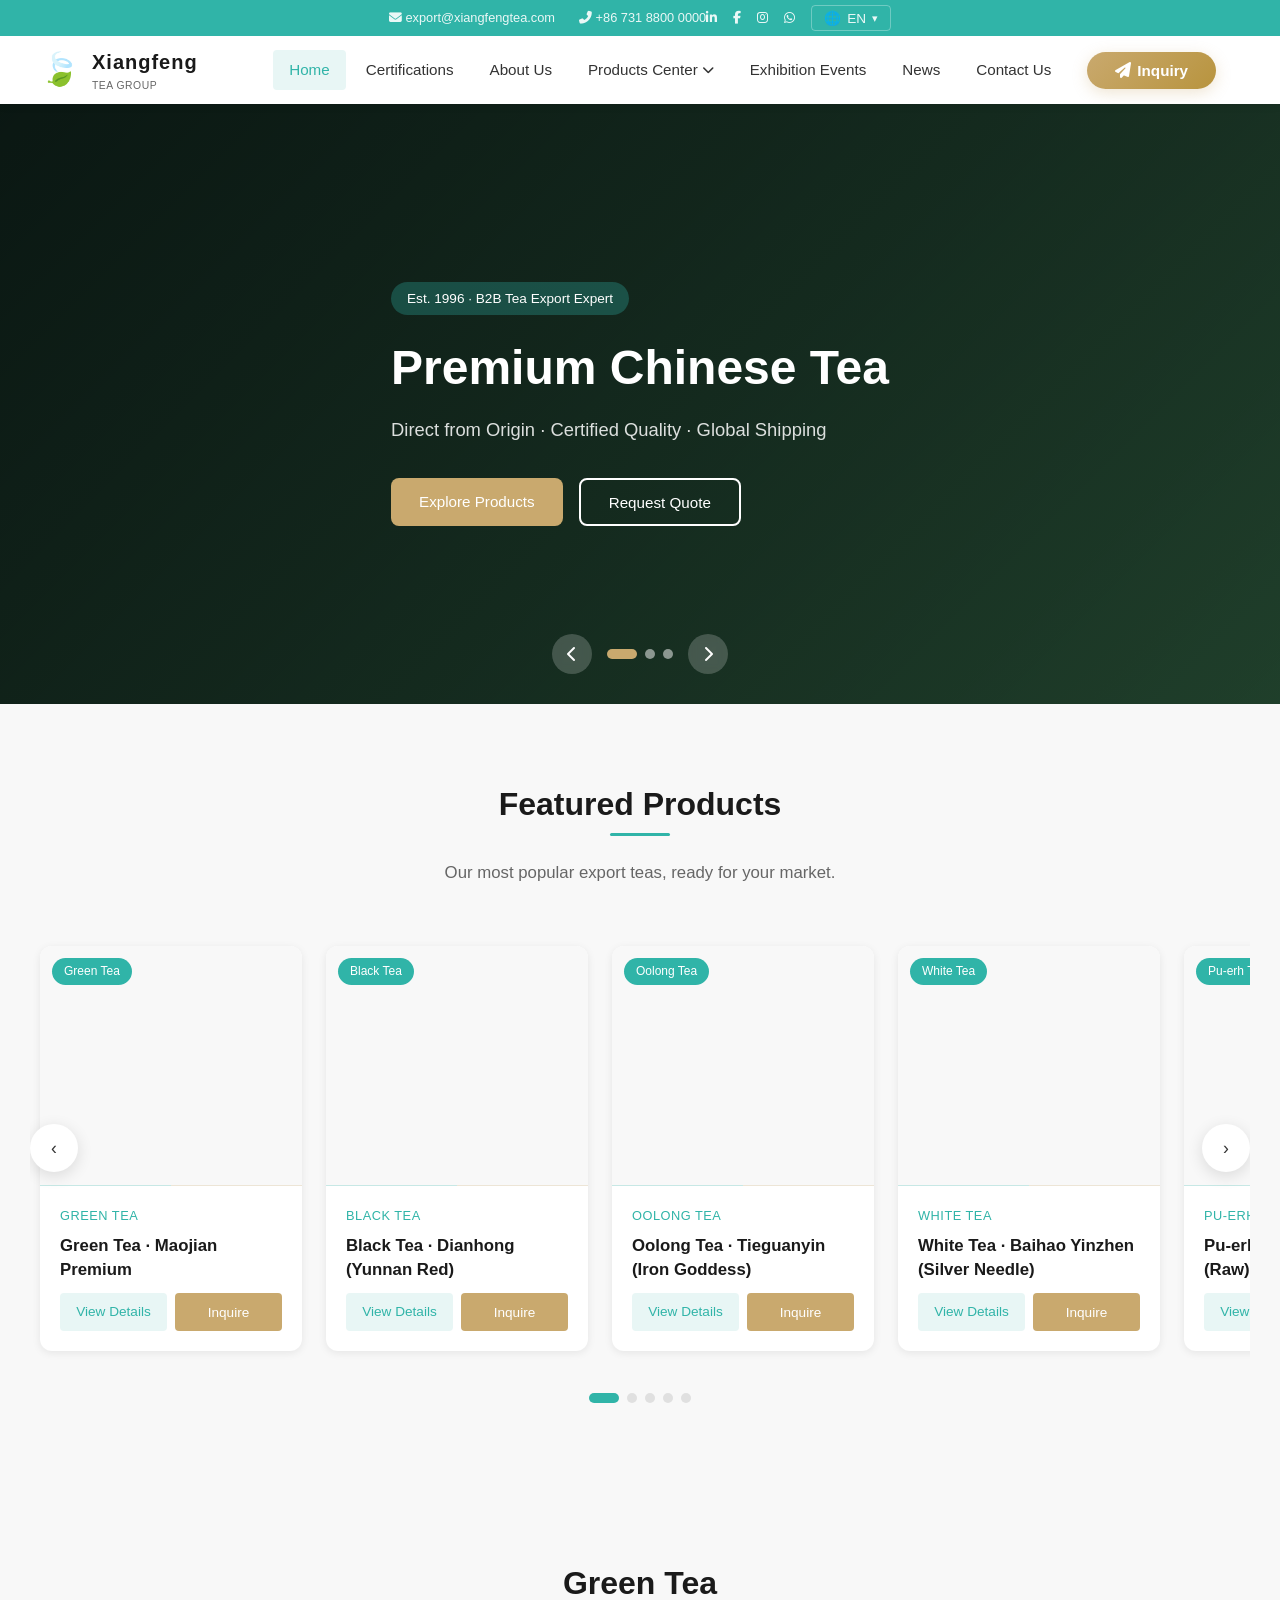
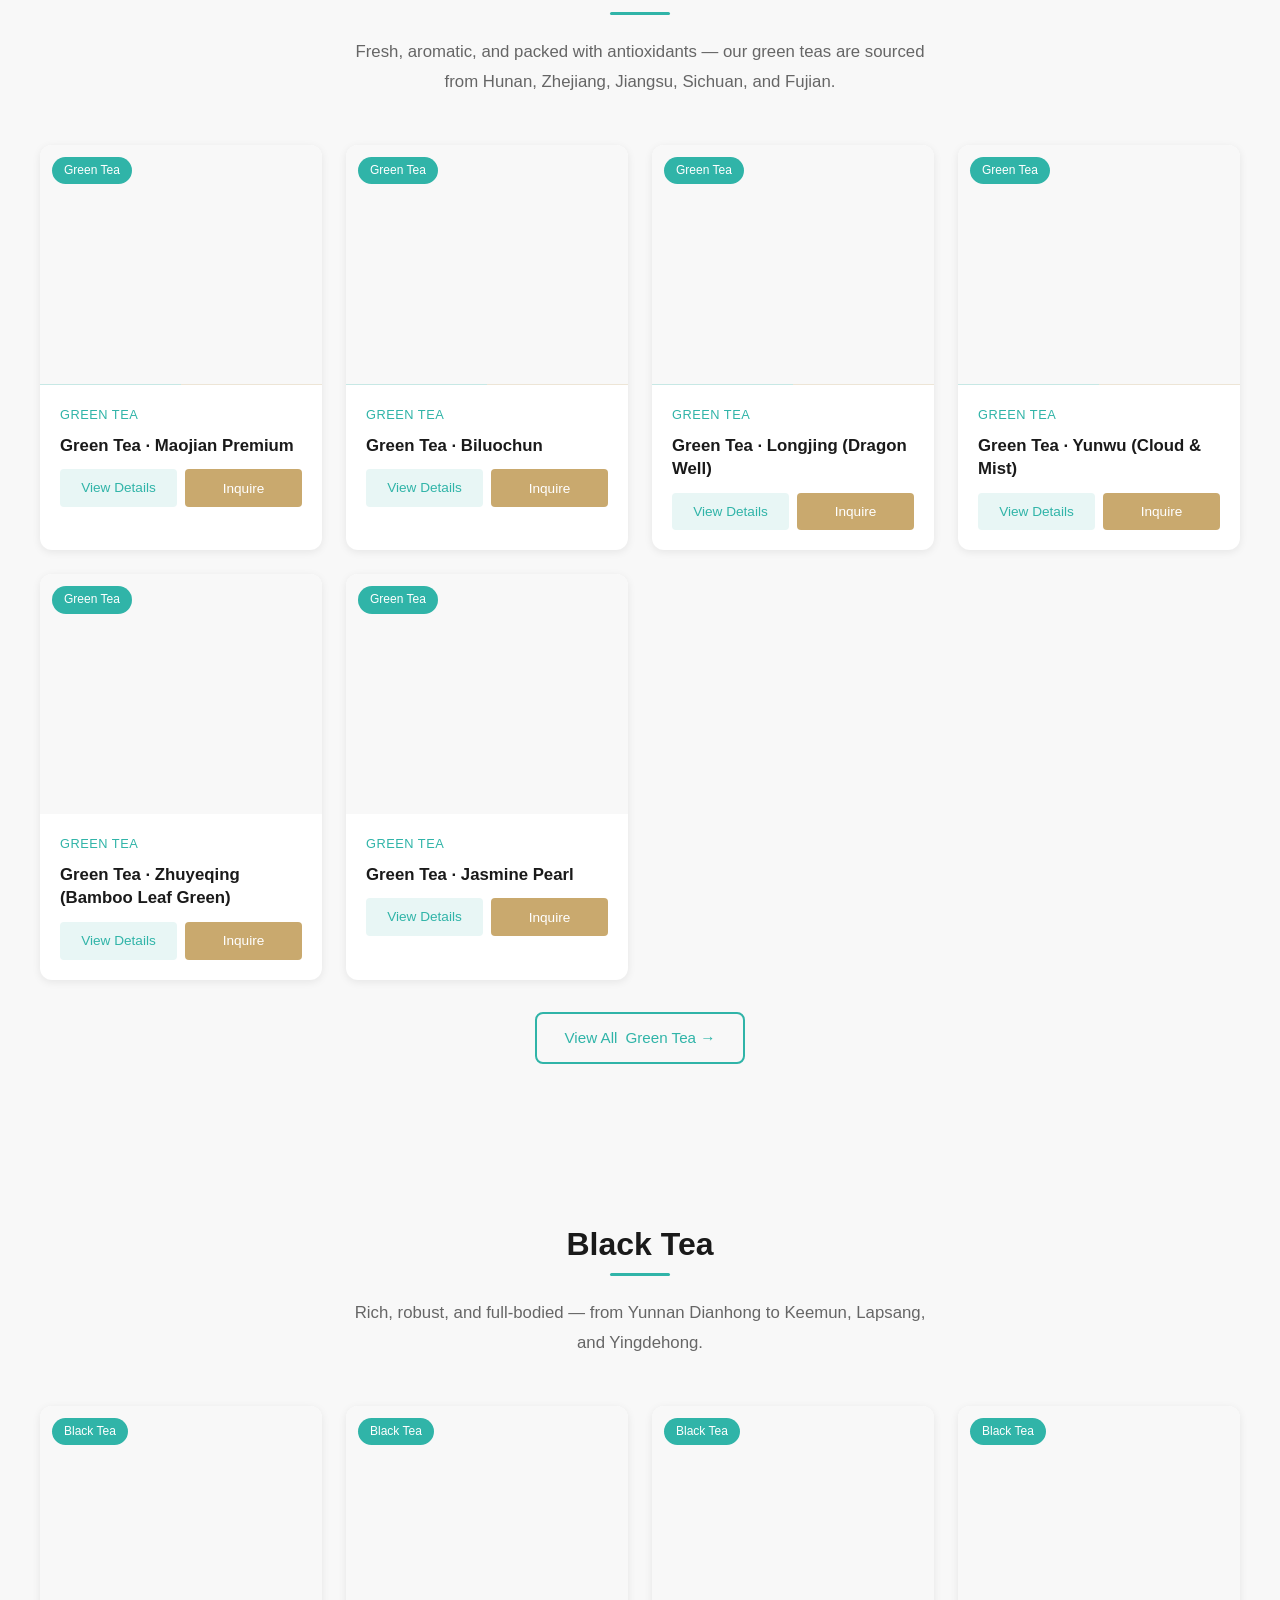
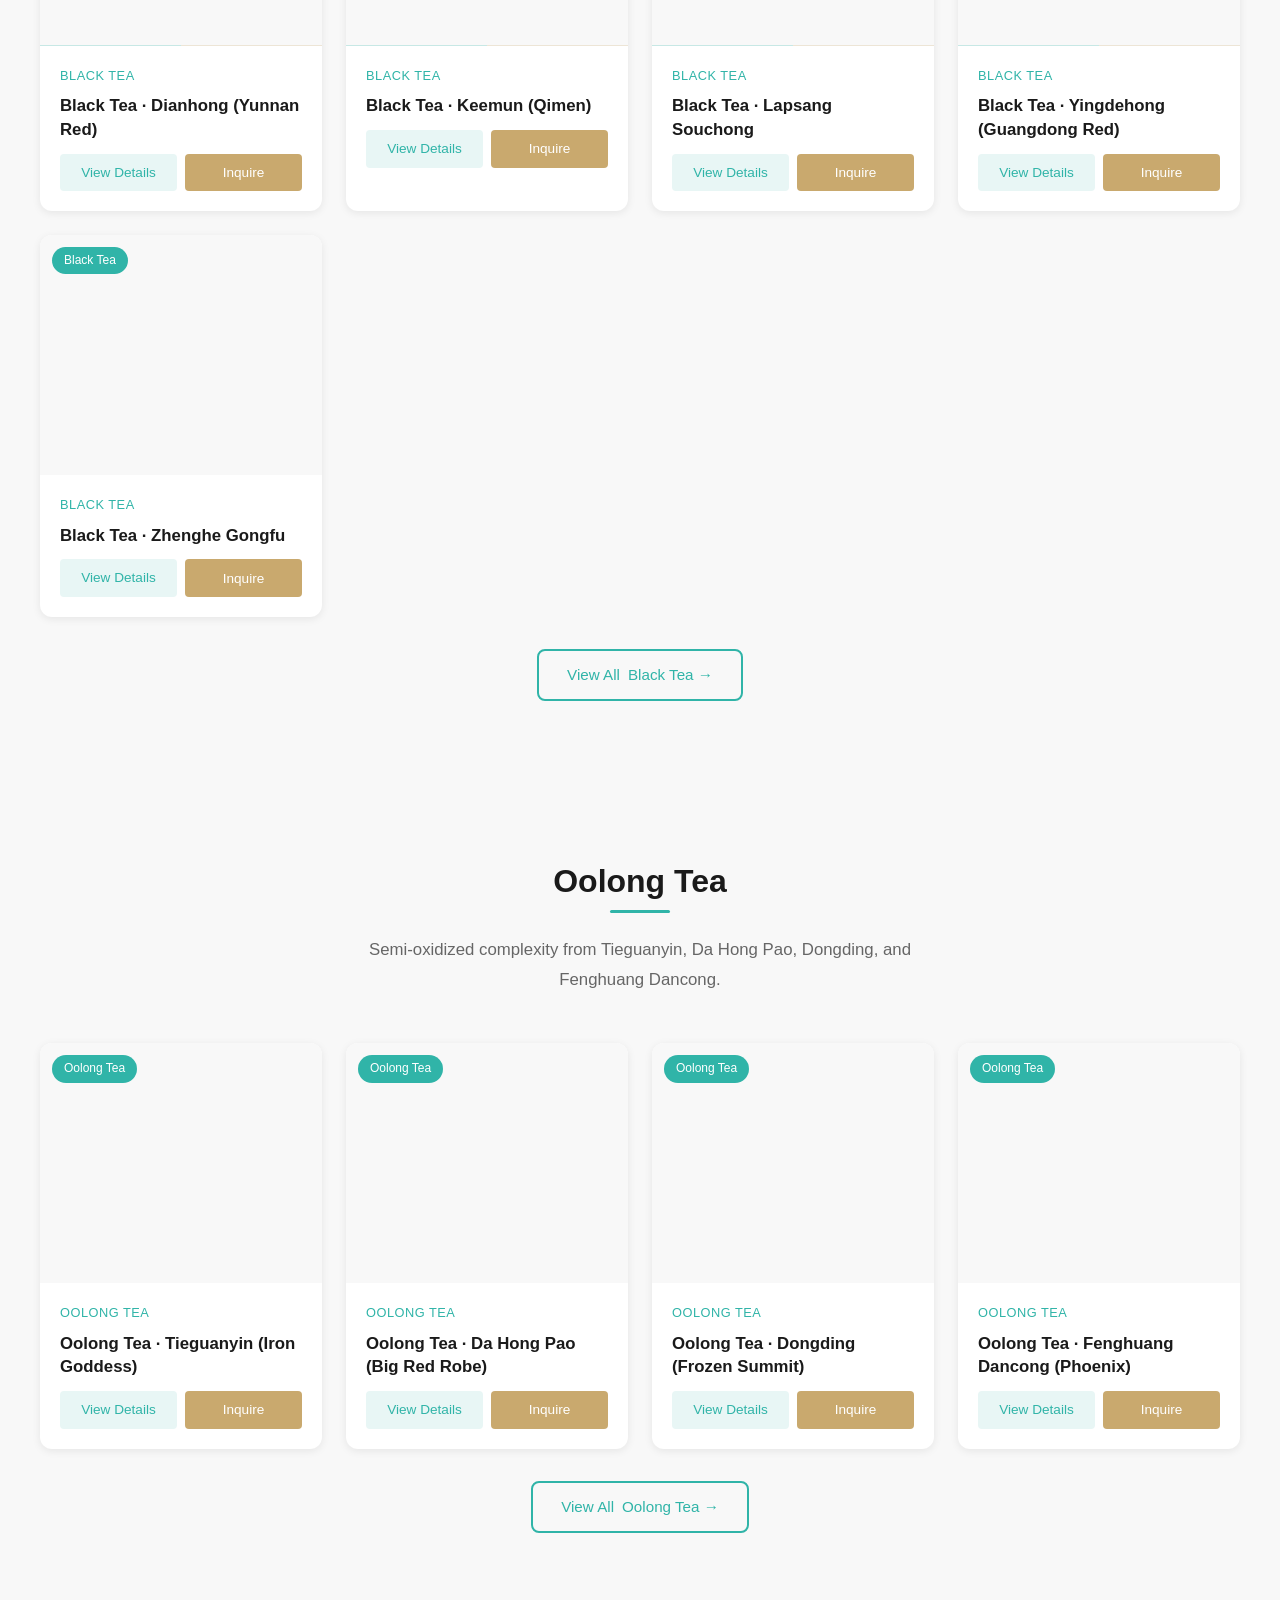
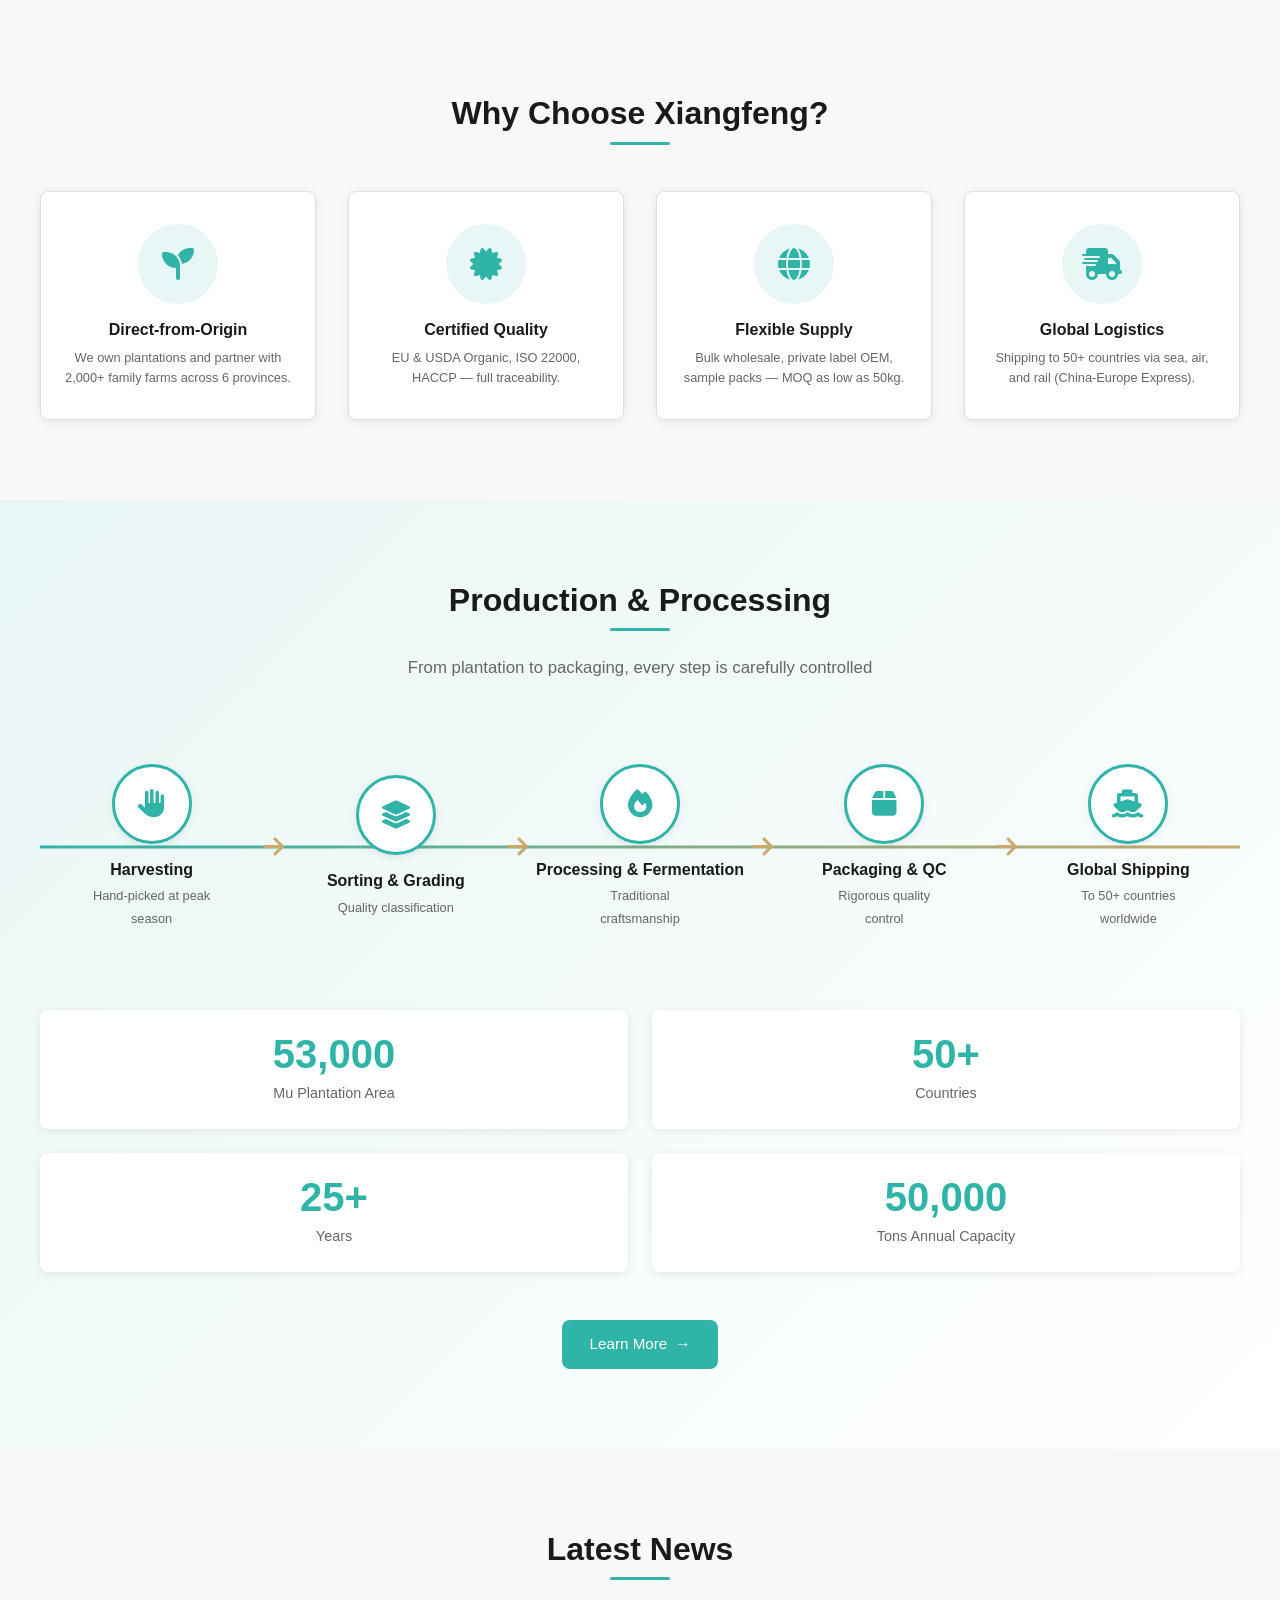
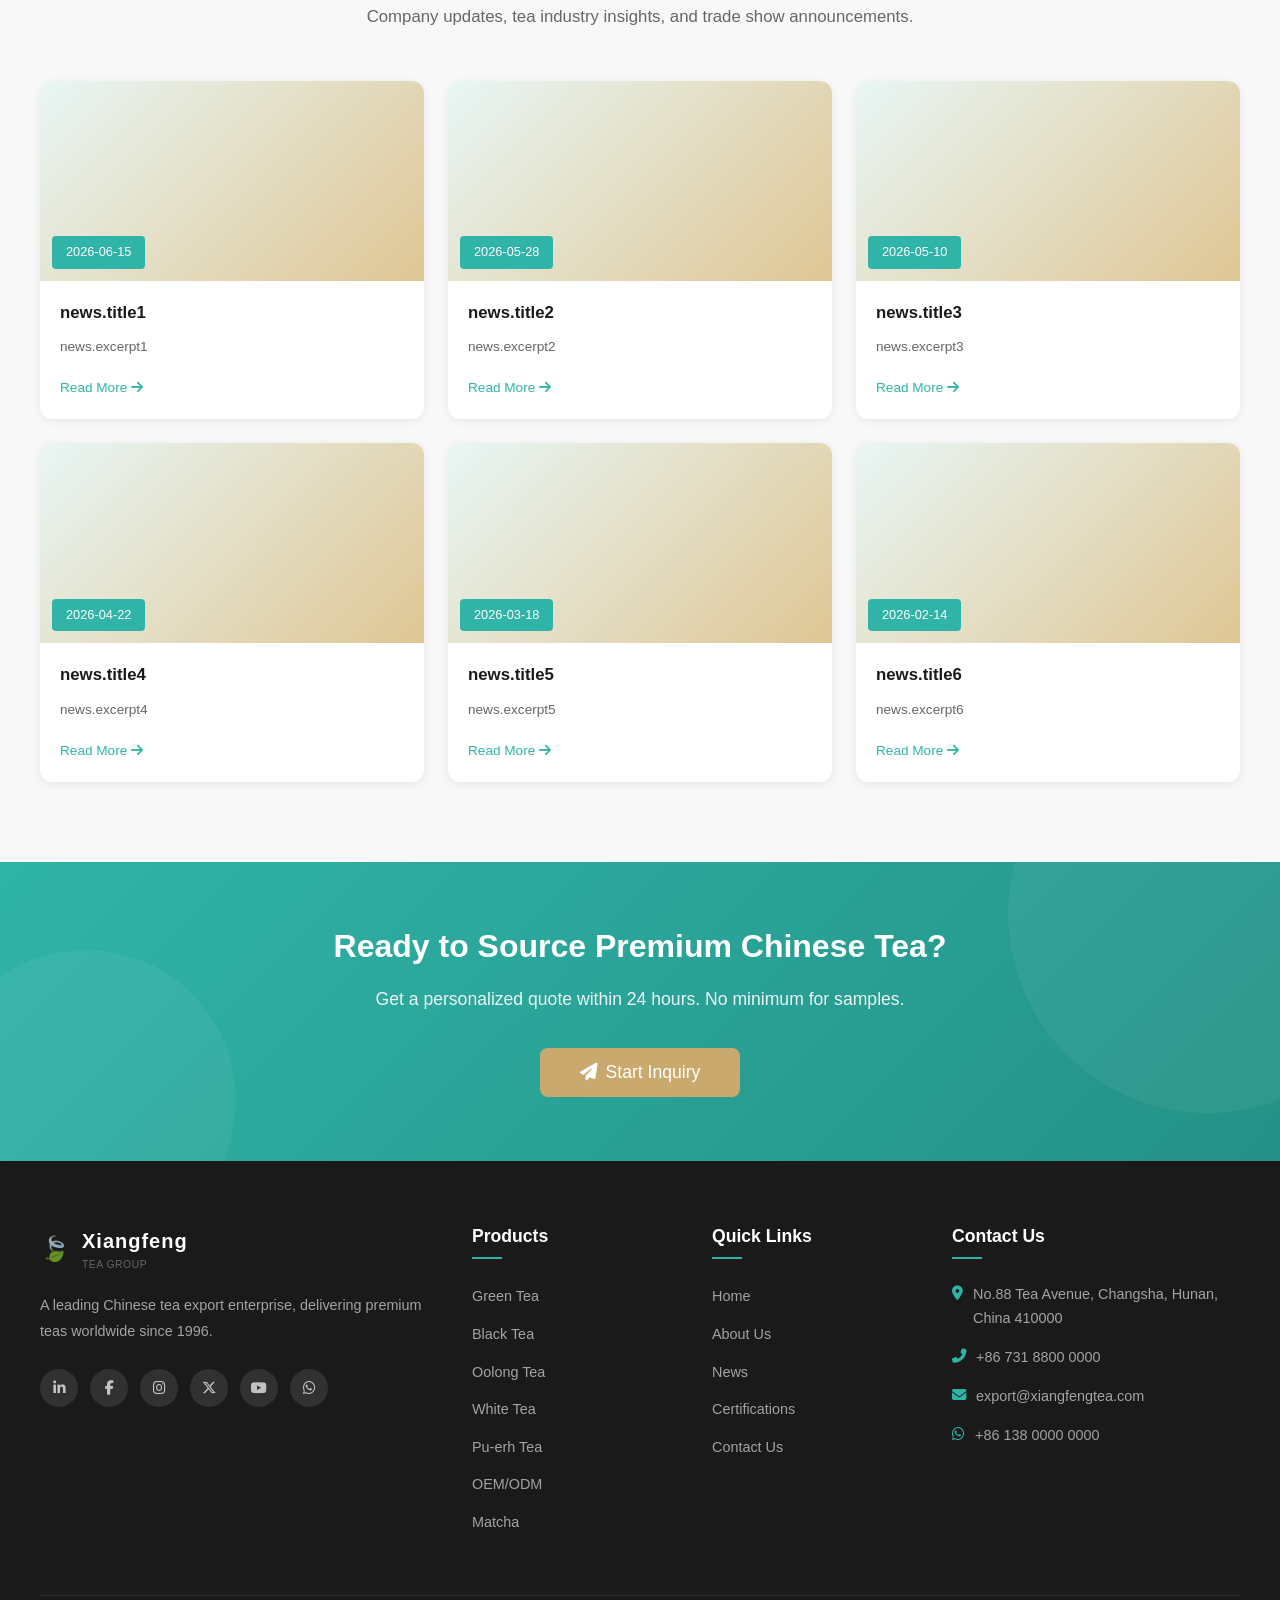
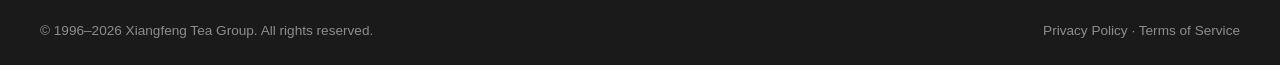
==== commit 63b98252: "Add files via upload" ====
--- a/index.html
+++ b/index.html
@@ -11,7 +11,7 @@
   <link rel="preconnect" href="https://fonts.googleapis.com">
   <link rel="preconnect" href="https://fonts.gstatic.com" crossorigin>
   <link href="https://fonts.googleapis.com/css2?family=Noto+Sans:wght@400;500;600;700&family=Noto+Naskh+Arabic:wght@400;500;600&display=swap" rel="stylesheet">
-  <link rel="icon" type="image/svg+xml" href="data:image/svg+xml,%3Csvg xmlns='http://www.w3.org/2000/svg' viewBox='0 0 32 32'%3E%3Ctext y='26' font-size='28'%3E%F0%9F%8D%83%3C/text%3E%3C/svg%3E">
+  <link rel="icon" type="image/png" href="https://video.aultras-tea.com/%E6%B9%98%E4%B8%B0logo%E5%B9%BF%E5%91%8A%E8%AF%AD-06.png">
 </head>
 <body>
 
@@ -97,7 +97,7 @@
 <section class="hero" id="hero">
   <div class="hero-slider" id="heroSlider">
     <div class="hero-slide active" style="background: linear-gradient(135deg, #1a3a2e, #2d5a3d);">
-      <img src="https://video.aultras-tea.com/wulongcha.png"
+      <img src="https://video.aultras-tea.com/%E9%9B%86%E5%9B%A2%E5%A4%96%E8%B4%B8%E7%BD%91%E7%AB%99%E9%A6%96%E5%9B%BE1.jpg"
            onerror="this.style.display='none'"
            alt="Tea Plantation">
       <div class="container">
@@ -114,7 +114,7 @@
     </div>
 
     <div class="hero-slide" style="background: linear-gradient(135deg, #3a2a1a, #5a4530);">
-      <img src="https://video.aultras-tea.com/wulongcha.png"
+      <img src="https://video.aultras-tea.com/%E9%9B%86%E5%9B%A2%E5%A4%96%E8%B4%B8%E7%BD%91%E7%AB%99%E9%A6%96%E5%9B%BE2.jpg"
            onerror="this.style.display='none'"
            alt="Tea Processing">
       <div class="container">
@@ -131,7 +131,7 @@
     </div>
 
     <div class="hero-slide" style="background: linear-gradient(135deg, #1a2a3a, #2d3a5a);">
-      <img src="https://video.aultras-tea.com/wulongcha.png"
+      <img src="https://video.aultras-tea.com/%E9%9B%86%E5%9B%A2%E5%A4%96%E8%B4%B8%E7%BD%91%E7%AB%99%E9%A6%96%E5%9B%BE3.jpg"
            onerror="this.style.display='none'"
            alt="Tea Ceremony">
       <div class="container">
@@ -415,7 +415,7 @@
           <li><a href="index.html">Home</a></li>
           <li><a href="about.html"><span data-i18n="common.about">About Us</span></a></li>
           <li><a href="news.html"><span data-i18n="common.news">News</span></a></li>
-          <li><a href="certs.html"><span data-i18n="common.certsHonors">资质和荣誉</span></a></li>
+          <li><a href="certs.html"><span data-i18n="common.certsHonors">Certifications</span></a></li>
           <li><a href="contact.html"><span data-i18n="common.contact">Contact</span></a></li>
         </ul>
       </div>
@@ -494,9 +494,6 @@
           <label><span data-i18n="popup.message">Message</span> <span class="required">*</span></label>
           <textarea name="message" rows="4" required data-i18n-placeholder="popup.messagePlaceholder" placeholder="Tell us about your requirements..."></textarea>
         </div>
-        <input type="hidden" name="csrf_token" id="csrfTokenPopup">
-        <input type="hidden" name="website_url" style="display:none" tabindex="-1" autocomplete="off">
-        <input type="hidden" name="source" value="index_popup">
         <button type="submit" class="inquiry-submit popup-submit">
           <span class="loading-spinner"></span>
           <span class="btn-text" data-i18n="popup.submitBtn">Submit Inquiry</span>
@@ -733,6 +730,30 @@
     titleKey: 'news.title3',
     excerptKey: 'news.excerpt3',
     image: 'https://video.aultras-tea.com/wulongcha.png'
+  },
+  {
+    id: 4,
+    date: '2026-04-22',
+    category: 'company',
+    titleKey: 'news.title4',
+    excerptKey: 'news.excerpt4',
+    image: 'https://video.aultras-tea.com/wulongcha.png'
+  },
+  {
+    id: 5,
+    date: '2026-03-18',
+    category: 'events',
+    titleKey: 'news.title5',
+    excerptKey: 'news.excerpt5',
+    image: 'https://video.aultras-tea.com/wulongcha.png'
+  },
+  {
+    id: 6,
+    date: '2026-02-14',
+    category: 'industry',
+    titleKey: 'news.title6',
+    excerptKey: 'news.excerpt6',
+    image: 'https://video.aultras-tea.com/wulongcha.png'
   }
 ];
 
@@ -874,31 +895,47 @@
 function submitInquiry(e) {
   e.preventDefault();
   var form = e.target;
-  var submitBtn = form.querySelector('.popup-submit');
-  submitBtn.classList.add('form-submitting');
-  submitBtn.querySelector('.btn-text').textContent = __('popup.submitting') || 'Submitting...';
-
-  var formData = new FormData(form);
-  fetch('inquiry-submit.php', {
-    method: 'POST',
-    body: formData
-  })
-    .then(function(res) { return res.json(); })
-    .then(function(data) {
-      submitBtn.classList.remove('form-submitting');
-      submitBtn.querySelector('.btn-text').textContent = __('popup.submitBtn') || 'Submit Inquiry';
-      if (data.success) {
-        showInquirySuccess();
-      } else {
-        alert(data.message || 'Submission failed. Please try again.');
-      }
-    })
-    .catch(function() {
-      submitBtn.classList.remove('form-submitting');
-      submitBtn.querySelector('.btn-text').textContent = __('popup.submitBtn') || 'Submit Inquiry';
-      // Fallback: show success anyway for demo (since no PHP backend in static)
-      showInquirySuccess();
-    });
+
+  // Collect form data
+  var name = form.querySelector('[name="name"]').value || '';
+  var company = form.querySelector('[name="company"]').value || '';
+  var email = form.querySelector('[name="email"]').value || '';
+  var phone = form.querySelector('[name="phone"]').value || '';
+  var product = form.querySelector('[name="product_interest"]').value || '';
+  var quantity = form.querySelector('[name="quantity"]').value || '';
+  var message = form.querySelector('[name="message"]').value || '';
+
+  // Basic validation
+  if (!name || !email || !message) {
+    alert(__('popup.fillRequired') || 'Please fill in all required fields.');
+    return;
+  }
+
+  // Build mailto link
+  var toEmail = 'export@xiangfengtea.com';
+  var subject = 'Tea Inquiry from ' + name + (company ? ' (' + company + ')' : '');
+  var body = 'Dear Xiangfeng Tea Export Team,\n\n';
+  body += 'I would like to inquire about your tea products. Here are my details:\n\n';
+  body += 'Name: ' + name + '\n';
+  if (company) body += 'Company: ' + company + '\n';
+  body += 'Email: ' + email + '\n';
+  if (phone) body += 'Phone/WhatsApp: ' + phone + '\n';
+  if (product) body += 'Product Interest: ' + product + '\n';
+  if (quantity) body += 'Estimated Quantity: ' + quantity + '\n';
+  body += '\nMessage:\n' + message + '\n\n';
+  body += 'Looking forward to your reply.\n\nBest regards,\n' + name;
+
+  // Encode and open mailto
+  var mailtoUrl = 'mailto:' + toEmail + '?subject=' + encodeURIComponent(subject) + '&body=' + encodeURIComponent(body);
+  var link = document.createElement('a');
+  link.href = mailtoUrl;
+  link.style.display = 'none';
+  document.body.appendChild(link);
+  link.click();
+  document.body.removeChild(link);
+
+  // Show success message in popup
+  showInquirySuccess();
 }
 
 function showInquirySuccess() {
--- a/css/styles.css
+++ b/css/styles.css
@@ -0,0 +1,2927 @@
+/* ============================================
+   Xiangfeng Tea Group - B2B Tea Export Website
+   方案二改造版 (Based on 大益茶风格)
+   Primary: #30B4A8 (Teal Green)
+   Accent: #C9A96E (Gold)
+   ============================================ */
+
+/* ============================================
+   1. CSS VARIABLES & RESET
+   ============================================ */
+:root {
+  --primary: #30B4A8;
+  --primary-dark: #249186;
+  --primary-light: #5CCBC2;
+  --primary-bg: #E8F6F5;
+  --accent: #C9A96E;
+  --accent-dark: #B8943E;
+  --accent-light: #DFC694;
+  --dark: #1A1A1A;
+  --dark-light: #2D2D2D;
+  --text: #333333;
+  --text-light: #666666;
+  --text-lighter: #999999;
+  --border: #E0E0E0;
+  --border-light: #F0F0F0;
+  --bg-light: #F8F8F8;
+  --bg-white: #FFFFFF;
+  --success: #4CAF50;
+  --error: #F44336;
+  --warning: #FF9800;
+  --shadow-sm: 0 2px 8px rgba(0,0,0,0.08);
+  --shadow-md: 0 4px 16px rgba(0,0,0,0.12);
+  --shadow-lg: 0 8px 32px rgba(0,0,0,0.16);
+  --radius-sm: 4px;
+  --radius-md: 8px;
+  --radius-lg: 12px;
+  --radius-xl: 16px;
+  --header-height: 68px;
+  --topbar-height: 36px;
+  --container-width: 1240px;
+  --transition: all 0.3s ease;
+  --font-cn: 'PingFang SC', 'Microsoft YaHei', 'Noto Sans SC', sans-serif;
+  --font-en: 'Helvetica Neue', Arial, sans-serif;
+  --font-ar: 'Noto Naskh Arabic', serif;
+}
+
+*, *::before, *::after {
+  margin: 0;
+  padding: 0;
+  box-sizing: border-box;
+}
+
+html {
+  scroll-behavior: smooth;
+  font-size: 16px;
+}
+
+body {
+  font-family: var(--font-cn);
+  color: var(--text);
+  background: var(--bg-white);
+  line-height: 1.6;
+  overflow-x: hidden;
+}
+
+body.rtl {
+  font-family: var(--font-ar);
+  direction: rtl;
+  text-align: right;
+}
+
+a {
+  text-decoration: none;
+  color: inherit;
+  transition: var(--transition);
+}
+
+ul, ol {
+  list-style: none;
+}
+
+img {
+  max-width: 100%;
+  height: auto;
+  display: block;
+}
+
+button {
+  cursor: pointer;
+  border: none;
+  outline: none;
+  font-family: inherit;
+  transition: var(--transition);
+}
+
+input, select, textarea {
+  font-family: inherit;
+  outline: none;
+  transition: var(--transition);
+}
+
+/* ============================================
+   2. TYPOGRAPHY
+   ============================================ */
+h1, h2, h3, h4, h5, h6 {
+  font-weight: 600;
+  line-height: 1.3;
+  color: var(--dark);
+}
+
+h1 { font-size: 2.5rem; }
+h2 { font-size: 2rem; }
+h3 { font-size: 1.5rem; }
+h4 { font-size: 1.25rem; }
+h5 { font-size: 1.125rem; }
+h6 { font-size: 1rem; }
+
+p {
+  line-height: 1.8;
+  color: var(--text-light);
+}
+
+.section-title {
+  text-align: center;
+  margin-bottom: 3rem;
+}
+
+.section-title h2 {
+  font-size: 2rem;
+  color: var(--dark);
+  margin-bottom: 0.5rem;
+  position: relative;
+  display: inline-block;
+}
+
+.section-title h2::after {
+  content: '';
+  position: absolute;
+  bottom: -10px;
+  left: 50%;
+  transform: translateX(-50%);
+  width: 60px;
+  height: 3px;
+  background: var(--primary);
+  border-radius: 2px;
+}
+
+.section-title p {
+  margin-top: 1.5rem;
+  color: var(--text-light);
+  font-size: 1.05rem;
+}
+
+/* RTL Typography */
+body.rtl h1, body.rtl h2, body.rtl h3,
+body.rtl h4, body.rtl h5, body.rtl h6 {
+  font-family: var(--font-ar);
+}
+
+/* ============================================
+   3. LAYOUT & CONTAINER
+   ============================================ */
+.container {
+  max-width: var(--container-width);
+  margin: 0 auto;
+  padding: 0 20px;
+}
+
+.section {
+  padding: 5rem 0;
+}
+
+.section:nth-child(even) {
+  background: var(--bg-light);
+}
+
+.btn {
+  display: inline-flex;
+  align-items: center;
+  justify-content: center;
+  padding: 12px 28px;
+  border-radius: var(--radius-md);
+  font-size: 0.95rem;
+  font-weight: 500;
+  transition: var(--transition);
+  gap: 8px;
+}
+
+.btn-primary {
+  background: var(--primary);
+  color: white;
+}
+
+.btn-primary:hover {
+  background: var(--primary-dark);
+  transform: translateY(-2px);
+  box-shadow: 0 4px 12px rgba(48, 180, 168, 0.3);
+}
+
+.btn-accent {
+  background: var(--accent);
+  color: white;
+}
+
+.btn-accent:hover {
+  background: var(--accent-dark);
+  transform: translateY(-2px);
+  box-shadow: 0 4px 12px rgba(201, 169, 110, 0.3);
+}
+
+.btn-outline {
+  background: transparent;
+  color: var(--primary);
+  border: 2px solid var(--primary);
+}
+
+.btn-outline:hover {
+  background: var(--primary);
+  color: white;
+}
+
+.btn-white {
+  background: white;
+  color: var(--primary);
+}
+
+.btn-white:hover {
+  background: var(--primary-bg);
+}
+
+/* ============================================
+   4. TOP BAR
+   ============================================ */
+.topbar {
+  background: var(--primary);
+  color: rgba(255,255,255,0.9);
+  font-size: 0.8rem;
+  height: var(--topbar-height);
+  display: flex;
+  align-items: center;
+  position: sticky;
+  top: 0;
+  z-index: 1001;
+  box-shadow: none;
+  transition: box-shadow 0.3s ease;
+}
+
+.topbar.scrolled {
+  box-shadow: 0 2px 8px rgba(48,180,168,0.3);
+}
+
+.topbar .container {
+  display: flex;
+  justify-content: space-between;
+  align-items: center;
+}
+
+.topbar-left {
+  display: flex;
+  align-items: center;
+  gap: 1.5rem;
+}
+
+.topbar-right {
+  display: flex;
+  align-items: center;
+  gap: 1rem;
+}
+
+.topbar a {
+  color: rgba(255,255,255,0.9);
+  transition: var(--transition);
+}
+
+.topbar a:hover {
+  color: white;
+}
+
+.topbar-language select {
+  background: transparent;
+  color: rgba(255,255,255,0.7);
+  border: none;
+  font-size: 0.8rem;
+  cursor: pointer;
+}
+
+.topbar-language select option {
+  background: var(--dark);
+  color: white;
+}
+
+/* Language Dropdown */
+.lang-dropdown {
+  position: relative;
+  display: inline-block;
+}
+.lang-btn {
+  display: flex;
+  align-items: center;
+  gap: 6px;
+  padding: 4px 12px;
+  background: transparent;
+  border: 1px solid rgba(255,255,255,0.3);
+  border-radius: 4px;
+  color: inherit;
+  font-size: 0.85rem;
+  cursor: pointer;
+  transition: var(--transition);
+}
+.lang-btn:hover {
+  border-color: var(--primary);
+}
+.lang-arrow {
+  font-size: 0.7rem;
+}
+.lang-menu {
+  position: absolute;
+  top: 100%;
+  right: 0;
+  margin-top: 4px;
+  background: white;
+  border-radius: var(--radius-md);
+  box-shadow: var(--shadow-lg);
+  padding: 6px 0;
+  min-width: 140px;
+  list-style: none;
+  z-index: 1000;
+  opacity: 0;
+  visibility: hidden;
+  transform: translateY(-8px);
+  transition: all 0.2s ease;
+}
+.lang-menu.open {
+  opacity: 1;
+  visibility: visible;
+  transform: translateY(0);
+}
+.lang-menu li {
+  padding: 8px 16px;
+  font-size: 0.85rem;
+  color: var(--text);
+  cursor: pointer;
+  transition: var(--transition);
+}
+.lang-menu li:hover {
+  background: var(--primary-bg);
+  color: var(--primary);
+}
+body.rtl .lang-menu {
+  right: auto;
+  left: 0;
+}
+
+/* ============================================
+   5. HEADER & NAVIGATION
+   ============================================ */
+.header {
+  background: white;
+  height: var(--header-height);
+  position: sticky;
+  top: var(--topbar-height);
+  z-index: 1000;
+  box-shadow: var(--shadow-sm);
+  transition: var(--transition);
+}
+
+.header.scrolled {
+  box-shadow: var(--shadow-md);
+}
+
+.header .container {
+  display: flex;
+  align-items: center;
+  justify-content: space-between;
+  height: 100%;
+}
+
+.logo {
+  display: flex;
+  align-items: center;
+  gap: 12px;
+  flex-shrink: 0;
+}
+
+.logo img {
+  height: 42px;
+  width: auto;
+}
+
+.logo-text {
+  font-size: 1.25rem;
+  font-weight: 700;
+  color: var(--dark);
+  letter-spacing: 1px;
+}
+
+.logo-text span {
+  display: block;
+  font-size: 0.65rem;
+  font-weight: 400;
+  color: var(--text-light);
+  letter-spacing: 0.5px;
+  text-transform: uppercase;
+}
+
+.nav {
+  display: flex;
+  align-items: center;
+  gap: 0.25rem;
+  margin-left: auto;
+  margin-right: 1.5rem;
+}
+
+.nav-item {
+  position: relative;
+}
+
+.nav-link {
+  display: flex;
+  align-items: center;
+  padding: 0.5rem 1rem;
+  font-size: 0.95rem;
+  font-weight: 500;
+  color: var(--text);
+  border-radius: var(--radius-sm);
+  transition: var(--transition);
+  white-space: nowrap;
+}
+
+.nav-link:hover,
+.nav-link.active {
+  color: var(--primary);
+  background: var(--primary-bg);
+}
+
+.nav-link i {
+  margin-left: 4px;
+  font-size: 0.75rem;
+  transition: var(--transition);
+}
+
+.nav-item:hover .nav-link i {
+  transform: rotate(180deg);
+}
+
+/* Dropdown Menu */
+.nav-dropdown {
+  position: absolute;
+  top: 100%;
+  left: 0;
+  min-width: 200px;
+  background: white;
+  border-radius: var(--radius-md);
+  box-shadow: var(--shadow-lg);
+  padding: 0.5rem 0;
+  opacity: 0;
+  visibility: hidden;
+  transform: translateY(10px);
+  transition: var(--transition);
+  z-index: 100;
+}
+
+body.rtl .nav-dropdown {
+  left: auto;
+  right: 0;
+}
+
+.nav-item:hover .nav-dropdown {
+  opacity: 1;
+  visibility: visible;
+  transform: translateY(0);
+}
+
+.nav-dropdown a {
+  display: block;
+  padding: 0.6rem 1.25rem;
+  font-size: 0.9rem;
+  color: var(--text);
+  transition: var(--transition);
+}
+
+.nav-dropdown a:hover {
+  background: var(--primary-bg);
+  color: var(--primary);
+  padding-left: 1.5rem;
+}
+
+body.rtl .nav-dropdown a:hover {
+  padding-left: 1.25rem;
+  padding-right: 1.5rem;
+}
+
+/* Inquiry Button - Prominent, Far Right */
+.nav-inquiry-btn {
+  display: inline-flex;
+  align-items: center;
+  justify-content: center;
+  padding: 10px 28px;
+  background: linear-gradient(135deg, var(--accent) 0%, var(--accent-dark) 100%);
+  color: white;
+  font-size: 0.95rem;
+  font-weight: 600;
+  border-radius: 50px;
+  margin-left: 1rem;
+  white-space: nowrap;
+  position: relative;
+  overflow: hidden;
+  box-shadow: 0 4px 15px rgba(201, 169, 110, 0.3);
+  transition: all 0.4s ease;
+  flex-shrink: 0;
+}
+
+body.rtl .nav-inquiry-btn {
+  margin-left: 0;
+  margin-right: 1rem;
+}
+
+.nav-inquiry-btn::before {
+  content: '';
+  position: absolute;
+  top: -50%;
+  left: -50%;
+  width: 200%;
+  height: 200%;
+  background: radial-gradient(circle, rgba(255,255,255,0.3) 0%, transparent 70%);
+  opacity: 0;
+  transition: opacity 0.4s ease;
+}
+
+.nav-inquiry-btn:hover {
+  transform: translateY(-3px) scale(1.05);
+  box-shadow: 0 8px 25px rgba(201, 169, 110, 0.5), 0 0 20px rgba(201, 169, 110, 0.3);
+  color: white;
+}
+
+.nav-inquiry-btn:hover::before {
+  opacity: 1;
+}
+
+.nav-inquiry-btn:active {
+  transform: translateY(-1px) scale(1.02);
+}
+
+.nav-inquiry-btn i {
+  margin-right: 6px;
+  font-size: 1rem;
+}
+
+body.rtl .nav-inquiry-btn i {
+  margin-right: 0;
+  margin-left: 6px;
+}
+
+/* Mobile Menu Toggle */
+.mobile-menu-toggle {
+  display: none;
+  flex-direction: column;
+  gap: 5px;
+  padding: 5px;
+  background: transparent;
+  cursor: pointer;
+}
+
+.mobile-menu-toggle span {
+  display: block;
+  width: 24px;
+  height: 2px;
+  background: var(--text);
+  border-radius: 2px;
+  transition: var(--transition);
+}
+
+.mobile-menu-toggle.active span:nth-child(1) {
+  transform: rotate(45deg) translate(5px, 5px);
+}
+
+.mobile-menu-toggle.active span:nth-child(2) {
+  opacity: 0;
+}
+
+.mobile-menu-toggle.active span:nth-child(3) {
+  transform: rotate(-45deg) translate(5px, -5px);
+}
+
+/* ============================================
+   6. HERO SLIDER
+   ============================================ */
+.hero {
+  position: relative;
+  height: 600px;
+  overflow: hidden;
+  background: var(--dark);
+}
+
+.hero-slider {
+  position: relative;
+  width: 100%;
+  height: 100%;
+}
+
+.hero-slide {
+  position: absolute;
+  top: 0;
+  left: 0;
+  width: 100%;
+  height: 100%;
+  opacity: 0;
+  transition: opacity 1s ease;
+  display: flex;
+  align-items: center;
+}
+
+.hero-slide.active {
+  opacity: 1;
+  z-index: 1;
+}
+
+.hero-slide img {
+  position: absolute;
+  top: 0;
+  left: 0;
+  width: 100%;
+  height: 100%;
+  object-fit: cover;
+  z-index: 0;
+}
+
+.hero-slide::before {
+  content: '';
+  position: absolute;
+  top: 0;
+  left: 0;
+  width: 100%;
+  height: 100%;
+  background: linear-gradient(135deg, rgba(0,0,0,0.6) 0%, rgba(0,0,0,0.3) 100%);
+  z-index: 1;
+}
+
+.hero-content {
+  position: relative;
+  z-index: 2;
+  color: white;
+  max-width: 600px;
+}
+
+.hero-content h1 {
+  font-size: 3rem;
+  font-weight: 700;
+  color: white;
+  margin-bottom: 1rem;
+  line-height: 1.2;
+}
+
+.hero-content p {
+  font-size: 1.15rem;
+  color: rgba(255,255,255,0.85);
+  margin-bottom: 2rem;
+  line-height: 1.8;
+}
+
+.hero-buttons {
+  display: flex;
+  gap: 1rem;
+  flex-wrap: wrap;
+}
+
+/* Hero Slider Controls */
+.hero-controls {
+  position: absolute;
+  bottom: 30px;
+  left: 50%;
+  transform: translateX(-50%);
+  display: flex;
+  align-items: center;
+  gap: 15px;
+  z-index: 10;
+}
+
+.hero-dots {
+  display: flex;
+  gap: 8px;
+}
+
+.hero-dot {
+  width: 10px;
+  height: 10px;
+  border-radius: 50%;
+  background: rgba(255,255,255,0.5);
+  cursor: pointer;
+  transition: var(--transition);
+}
+
+.hero-dot.active {
+  background: var(--accent);
+  width: 30px;
+  border-radius: 5px;
+}
+
+.hero-arrow {
+  width: 40px;
+  height: 40px;
+  border-radius: 50%;
+  background: rgba(255,255,255,0.2);
+  color: white;
+  display: flex;
+  align-items: center;
+  justify-content: center;
+  cursor: pointer;
+  transition: var(--transition);
+  backdrop-filter: blur(5px);
+}
+
+.hero-arrow:hover {
+  background: var(--primary);
+}
+
+/* ============================================
+   7. PRODUCT SEARCH BAR (NEW)
+   ============================================ */
+.product-search-section {
+  padding: 2rem 0;
+  background: var(--bg-light);
+  margin-top: -2rem;
+  position: relative;
+  z-index: 10;
+}
+
+.product-search-bar {
+  background: white;
+  border: 1px solid var(--border);
+  border-radius: var(--radius-lg);
+  padding: 1.5rem 2rem;
+  display: flex;
+  align-items: center;
+  gap: 1rem;
+  box-shadow: var(--shadow-md);
+  flex-wrap: wrap;
+}
+
+.product-search-bar .search-dropdown {
+  flex: 1;
+  min-width: 180px;
+  position: relative;
+}
+
+.product-search-bar .search-dropdown select {
+  width: 100%;
+  padding: 12px 16px;
+  border: 1px solid var(--border);
+  border-radius: var(--radius-md);
+  font-size: 0.9rem;
+  color: var(--text);
+  background: white;
+  appearance: none;
+  cursor: pointer;
+  transition: var(--transition);
+}
+
+.product-search-bar .search-dropdown select:focus {
+  border-color: var(--primary);
+  box-shadow: 0 0 0 3px rgba(48, 180, 168, 0.1);
+}
+
+.product-search-bar .search-dropdown::after {
+  content: '\f107';
+  font-family: 'Font Awesome 6 Free';
+  font-weight: 900;
+  position: absolute;
+  right: 16px;
+  top: 50%;
+  transform: translateY(-50%);
+  color: var(--text-light);
+  pointer-events: none;
+}
+
+body.rtl .product-search-bar .search-dropdown::after {
+  right: auto;
+  left: 16px;
+}
+
+.product-search-bar .search-input {
+  flex: 2;
+  min-width: 200px;
+  position: relative;
+}
+
+.product-search-bar .search-input input {
+  width: 100%;
+  padding: 12px 16px 12px 45px;
+  border: 1px solid var(--border);
+  border-radius: var(--radius-md);
+  font-size: 0.9rem;
+  color: var(--text);
+  transition: var(--transition);
+}
+
+body.rtl .product-search-bar .search-input input {
+  padding: 12px 45px 12px 16px;
+}
+
+.product-search-bar .search-input input:focus {
+  border-color: var(--primary);
+  box-shadow: 0 0 0 3px rgba(48, 180, 168, 0.1);
+}
+
+.product-search-bar .search-input i {
+  position: absolute;
+  left: 16px;
+  top: 50%;
+  transform: translateY(-50%);
+  color: var(--text-light);
+}
+
+body.rtl .product-search-bar .search-input i {
+  left: auto;
+  right: 16px;
+}
+
+.product-search-bar .search-btn {
+  padding: 12px 32px;
+  background: var(--primary);
+  color: white;
+  border-radius: var(--radius-md);
+  font-size: 0.95rem;
+  font-weight: 600;
+  white-space: nowrap;
+  transition: var(--transition);
+}
+
+.product-search-bar .search-btn:hover {
+  background: var(--primary-dark);
+  transform: translateY(-2px);
+  box-shadow: 0 4px 12px rgba(48, 180, 168, 0.3);
+}
+
+/* ============================================
+   8. PRODUCT GRID & CARDS (MODIFIED - NO PRICES)
+   ============================================ */
+.products-grid {
+  display: grid;
+  grid-template-columns: repeat(4, 1fr);
+  gap: 1.5rem;
+}
+
+.product-card {
+  background: white;
+  border-radius: var(--radius-lg);
+  overflow: hidden;
+  box-shadow: var(--shadow-sm);
+  transition: var(--transition);
+  position: relative;
+}
+
+.product-card:hover {
+  transform: translateY(-8px);
+  box-shadow: var(--shadow-lg);
+}
+
+.product-card-image {
+  position: relative;
+  width: 100%;
+  height: 240px;
+  overflow: hidden;
+  background: var(--bg-light);
+}
+
+.product-card-image img {
+  width: 100%;
+  height: 100%;
+  object-fit: cover;
+  transition: transform 0.5s ease;
+}
+
+.product-card:hover .product-card-image img {
+  transform: scale(1.08);
+}
+
+.product-card-tag {
+  position: absolute;
+  top: 12px;
+  left: 12px;
+  background: var(--primary);
+  color: white;
+  padding: 4px 12px;
+  border-radius: 50px;
+  font-size: 0.75rem;
+  font-weight: 500;
+  z-index: 2;
+}
+
+body.rtl .product-card-tag {
+  left: auto;
+  right: 12px;
+}
+
+.product-card-actions {
+  position: absolute;
+  bottom: 0;
+  left: 0;
+  width: 100%;
+  display: flex;
+  gap: 0;
+  transform: translateY(100%);
+  transition: transform 0.3s ease;
+  z-index: 3;
+}
+
+.product-card:hover .product-card-actions {
+  transform: translateY(0);
+}
+
+.product-card-actions .btn-view {
+  flex: 1;
+  padding: 10px;
+  background: var(--primary);
+  color: white;
+  font-size: 0.85rem;
+  font-weight: 500;
+  text-align: center;
+  transition: var(--transition);
+}
+
+.product-card-actions .btn-view:hover {
+  background: var(--primary-dark);
+}
+
+.product-card-actions .btn-inquire {
+  flex: 1;
+  padding: 10px;
+  background: var(--accent);
+  color: white;
+  font-size: 0.85rem;
+  font-weight: 500;
+  text-align: center;
+  transition: var(--transition);
+}
+
+.product-card-actions .btn-inquire:hover {
+  background: var(--accent-dark);
+}
+
+.product-card-body {
+  padding: 1.25rem;
+}
+
+.product-card-category {
+  font-size: 0.8rem;
+  color: var(--primary);
+  font-weight: 500;
+  margin-bottom: 0.5rem;
+  text-transform: uppercase;
+  letter-spacing: 0.5px;
+}
+
+.product-card-title {
+  font-size: 1.05rem;
+  font-weight: 600;
+  color: var(--dark);
+  margin-bottom: 0.75rem;
+  line-height: 1.4;
+  display: -webkit-box;
+  -webkit-line-clamp: 2;
+  -webkit-box-orient: vertical;
+  overflow: hidden;
+}
+
+.product-card-info {
+  display: flex;
+  flex-wrap: wrap;
+  gap: 0.5rem;
+  margin-bottom: 1rem;
+}
+
+.product-card-info span {
+  font-size: 0.8rem;
+  color: var(--text-light);
+  display: flex;
+  align-items: center;
+  gap: 4px;
+}
+
+.product-card-info span i {
+  color: var(--primary);
+  font-size: 0.75rem;
+}
+
+.product-card-footer {
+  display: flex;
+  gap: 0.5rem;
+}
+
+.product-card-footer .btn {
+  flex: 1;
+  padding: 8px 12px;
+  font-size: 0.85rem;
+  text-align: center;
+  border-radius: var(--radius-sm);
+}
+
+.product-card-footer .btn-details {
+  background: var(--primary-bg);
+  color: var(--primary);
+}
+
+.product-card-footer .btn-details:hover {
+  background: var(--primary);
+  color: white;
+}
+
+.product-card-footer .btn-inquire-now {
+  background: var(--accent);
+  color: white;
+}
+
+.product-card-footer .btn-inquire-now:hover {
+  background: var(--accent-dark);
+}
+
+/* ============================================
+   9. FEATURED COLLECTION CAROUSEL (NEW)
+   ============================================ */
+.featured-carousel-wrapper {
+  position: relative;
+  overflow: hidden;
+  margin: 0 -10px;
+}
+
+.featured-carousel-track {
+  display: flex;
+  transition: transform 0.5s ease;
+  gap: 1.5rem;
+  padding: 10px;
+}
+
+.featured-carousel-track .product-card {
+  width: 100%;
+  flex: none;
+}
+
+.product-card-wrapper {
+  flex: 0 0 auto;
+  overflow: visible;
+}
+
+.product-card-wrapper .product-card {
+  width: 100%;
+  flex: none;
+}
+
+.featured-carousel-arrow {
+  position: absolute;
+  top: 50%;
+  transform: translateY(-50%);
+  width: 48px;
+  height: 48px;
+  border-radius: 50%;
+  background: white;
+  color: var(--text);
+  display: flex;
+  align-items: center;
+  justify-content: center;
+  cursor: pointer;
+  box-shadow: var(--shadow-md);
+  transition: var(--transition);
+  z-index: 10;
+  font-size: 1.1rem;
+}
+
+.featured-carousel-arrow:hover {
+  background: var(--primary);
+  color: white;
+  box-shadow: 0 4px 15px rgba(48, 180, 168, 0.3);
+}
+
+.featured-carousel-arrow.prev {
+  left: 0;
+}
+
+.featured-carousel-arrow.next {
+  right: 0;
+}
+
+body.rtl .featured-carousel-arrow.prev {
+  left: auto;
+  right: 0;
+}
+
+body.rtl .featured-carousel-arrow.next {
+  right: auto;
+  left: 0;
+}
+
+.featured-carousel-dots {
+  display: flex;
+  justify-content: center;
+  gap: 8px;
+  margin-top: 2rem;
+}
+
+.featured-carousel-dot {
+  width: 10px;
+  height: 10px;
+  border-radius: 50%;
+  background: var(--border);
+  cursor: pointer;
+  transition: var(--transition);
+}
+
+.featured-carousel-dot.active {
+  background: var(--primary);
+  width: 30px;
+  border-radius: 5px;
+}
+
+/* ============================================
+   10. PRODUCT DETAIL PAGE (NEW)
+   ============================================ */
+.product-detail-layout {
+  display: grid;
+  grid-template-columns: 1fr 1fr;
+  gap: 3rem;
+  padding: 3rem 0;
+  align-items: start;
+}
+
+/* Product Detail Carousel */
+.detail-carousel {
+  position: relative;
+  border-radius: var(--radius-lg);
+  overflow: hidden;
+  background: var(--bg-light);
+  aspect-ratio: 1 / 1;
+}
+
+.detail-carousel-images {
+  position: relative;
+  width: 100%;
+  height: 100%;
+}
+
+.detail-carousel-images img {
+  position: absolute;
+  top: 0;
+  left: 0;
+  width: 100%;
+  height: 100%;
+  object-fit: cover;
+  opacity: 0;
+  transition: opacity 0.5s ease;
+}
+
+.detail-carousel-images img.active {
+  opacity: 1;
+}
+
+.detail-carousel-arrow {
+  position: absolute;
+  top: 50%;
+  transform: translateY(-50%);
+  width: 44px;
+  height: 44px;
+  border-radius: 50%;
+  background: rgba(255,255,255,0.9);
+  color: var(--text);
+  display: flex;
+  align-items: center;
+  justify-content: center;
+  cursor: pointer;
+  transition: var(--transition);
+  z-index: 5;
+  font-size: 1rem;
+  box-shadow: var(--shadow-sm);
+}
+
+.detail-carousel-arrow:hover {
+  background: var(--primary);
+  color: white;
+}
+
+.detail-carousel-arrow.prev {
+  left: 15px;
+}
+
+.detail-carousel-arrow.next {
+  right: 15px;
+}
+
+body.rtl .detail-carousel-arrow.prev {
+  left: auto;
+  right: 15px;
+}
+
+body.rtl .detail-carousel-arrow.next {
+  right: auto;
+  left: 15px;
+}
+
+.detail-carousel-dots {
+  position: absolute;
+  bottom: 15px;
+  left: 50%;
+  transform: translateX(-50%);
+  display: flex;
+  gap: 8px;
+  z-index: 5;
+}
+
+.detail-carousel-dot {
+  width: 10px;
+  height: 10px;
+  border-radius: 50%;
+  background: rgba(255,255,255,0.6);
+  cursor: pointer;
+  transition: var(--transition);
+}
+
+.detail-carousel-dot.active {
+  background: var(--accent);
+  width: 25px;
+  border-radius: 5px;
+}
+
+/* Product Detail Info */
+.detail-info {
+  padding: 1rem 0;
+}
+
+.detail-info .product-label {
+  display: inline-block;
+  padding: 4px 14px;
+  background: var(--primary-bg);
+  color: var(--primary);
+  border-radius: 50px;
+  font-size: 0.8rem;
+  font-weight: 500;
+  margin-bottom: 1rem;
+}
+
+.detail-info h1 {
+  font-size: 1.75rem;
+  color: var(--dark);
+  margin-bottom: 1rem;
+  line-height: 1.3;
+}
+
+.detail-info .product-meta {
+  display: flex;
+  flex-wrap: wrap;
+  gap: 1.5rem;
+  margin-bottom: 1.5rem;
+  padding-bottom: 1.5rem;
+  border-bottom: 1px solid var(--border-light);
+}
+
+.detail-info .product-meta span {
+  font-size: 0.9rem;
+  color: var(--text-light);
+  display: flex;
+  align-items: center;
+  gap: 6px;
+}
+
+.detail-info .product-meta span i {
+  color: var(--primary);
+}
+
+.detail-info .product-description {
+  margin-bottom: 1.5rem;
+  line-height: 1.8;
+  color: var(--text-light);
+}
+
+.detail-info .specs-table {
+  width: 100%;
+  border-collapse: collapse;
+  margin-bottom: 2rem;
+  border-radius: var(--radius-md);
+  overflow: hidden;
+  border: 1px solid var(--border);
+}
+
+.detail-info .specs-table th,
+.detail-info .specs-table td {
+  padding: 12px 16px;
+  text-align: left;
+  font-size: 0.9rem;
+  border-bottom: 1px solid var(--border-light);
+}
+
+body.rtl .detail-info .specs-table th,
+body.rtl .detail-info .specs-table td {
+  text-align: right;
+}
+
+.detail-info .specs-table th {
+  background: var(--bg-light);
+  color: var(--text);
+  font-weight: 600;
+  width: 35%;
+}
+
+.detail-info .specs-table td {
+  color: var(--text-light);
+}
+
+.detail-info .specs-table tr:last-child th,
+.detail-info .specs-table tr:last-child td {
+  border-bottom: none;
+}
+
+.detail-inquire-btn {
+  display: inline-flex;
+  align-items: center;
+  justify-content: center;
+  gap: 8px;
+  padding: 14px 40px;
+  background: linear-gradient(135deg, var(--accent) 0%, var(--accent-dark) 100%);
+  color: white;
+  font-size: 1.05rem;
+  font-weight: 600;
+  border-radius: var(--radius-md);
+  box-shadow: 0 4px 15px rgba(201, 169, 110, 0.3);
+  transition: all 0.4s ease;
+  margin-top: 1rem;
+}
+
+.detail-inquire-btn:hover {
+  transform: translateY(-3px);
+  box-shadow: 0 8px 25px rgba(201, 169, 110, 0.5);
+  color: white;
+}
+
+/* Related Products */
+.related-products {
+  padding: 3rem 0;
+  border-top: 1px solid var(--border-light);
+}
+
+.related-products h3 {
+  font-size: 1.5rem;
+  margin-bottom: 2rem;
+  text-align: center;
+}
+
+/* ============================================
+   11. ABOUT US PAGE (NEW - 3 SECTIONS)
+   ============================================ */
+
+/* Section 1: Production & Processing Flow */
+.about-production-flow {
+  padding: 4rem 0;
+  background: white;
+}
+
+.about-production-flow .section-title {
+  margin-bottom: 3rem;
+}
+
+.production-timeline {
+  display: flex;
+  justify-content: space-between;
+  align-items: center;
+  position: relative;
+  padding: 2rem 0;
+  overflow-x: auto;
+}
+
+.production-timeline::before {
+  content: '';
+  position: absolute;
+  top: 50%;
+  left: 0;
+  width: 100%;
+  height: 3px;
+  background: linear-gradient(90deg, var(--primary) 0%, var(--accent) 100%);
+  transform: translateY(-50%);
+  z-index: 1;
+}
+
+.production-step {
+  display: flex;
+  flex-direction: column;
+  align-items: center;
+  position: relative;
+  z-index: 2;
+  min-width: 140px;
+  flex: 1;
+}
+
+.production-step-icon {
+  width: 80px;
+  height: 80px;
+  border-radius: 50%;
+  background: white;
+  border: 3px solid var(--primary);
+  display: flex;
+  align-items: center;
+  justify-content: center;
+  margin-bottom: 1rem;
+  transition: var(--transition);
+  box-shadow: var(--shadow-sm);
+}
+
+.production-step:hover .production-step-icon {
+  background: var(--primary);
+  border-color: var(--primary);
+  transform: scale(1.1);
+  box-shadow: 0 4px 15px rgba(48, 180, 168, 0.3);
+}
+
+.production-step-icon i {
+  font-size: 1.75rem;
+  color: var(--primary);
+  transition: var(--transition);
+}
+
+.production-step:hover .production-step-icon i {
+  color: white;
+}
+
+.production-step h4 {
+  font-size: 1rem;
+  font-weight: 600;
+  color: var(--dark);
+  margin-bottom: 0.25rem;
+  text-align: center;
+}
+
+.production-step p {
+  font-size: 0.8rem;
+  color: var(--text-light);
+  text-align: center;
+  max-width: 120px;
+}
+
+.production-arrow {
+  color: var(--accent);
+  font-size: 1.5rem;
+  flex-shrink: 0;
+  z-index: 2;
+}
+
+/* Section 2: Global Sales Network */
+.about-global-map {
+  padding: 4rem 0;
+  background: var(--bg-light);
+}
+
+.global-map-container {
+  display: grid;
+  grid-template-columns: 1fr 1fr;
+  gap: 3rem;
+  align-items: center;
+}
+
+.global-map-placeholder {
+  position: relative;
+  background: white;
+  border-radius: var(--radius-lg);
+  padding: 2rem;
+  box-shadow: var(--shadow-sm);
+  min-height: 350px;
+  display: flex;
+  align-items: center;
+  justify-content: center;
+  overflow: hidden;
+}
+
+.global-map-placeholder img {
+  max-width: 100%;
+  opacity: 0.8;
+}
+
+.global-map-placeholder .map-pin {
+  position: absolute;
+  width: 12px;
+  height: 12px;
+  background: var(--primary);
+  border-radius: 50%;
+  border: 2px solid white;
+  box-shadow: 0 2px 8px rgba(48, 180, 168, 0.4);
+  animation: pinPulse 2s infinite;
+}
+
+@keyframes pinPulse {
+  0%, 100% { transform: scale(1); }
+  50% { transform: scale(1.3); }
+}
+
+.global-stats {
+  display: grid;
+  grid-template-columns: 1fr 1fr;
+  gap: 1.5rem;
+  margin-bottom: 2rem;
+}
+
+.global-stat-card {
+  background: white;
+  padding: 1.5rem;
+  border-radius: var(--radius-md);
+  text-align: center;
+  box-shadow: var(--shadow-sm);
+  transition: var(--transition);
+}
+
+.global-stat-card:hover {
+  transform: translateY(-5px);
+  box-shadow: var(--shadow-md);
+}
+
+.global-stat-card .stat-number {
+  font-size: 2.5rem;
+  font-weight: 700;
+  color: var(--primary);
+  line-height: 1;
+  margin-bottom: 0.5rem;
+}
+
+.global-stat-card .stat-label {
+  font-size: 0.9rem;
+  color: var(--text-light);
+}
+
+.global-countries {
+  margin-top: 2rem;
+}
+
+.global-countries h4 {
+  font-size: 1.1rem;
+  margin-bottom: 1rem;
+  color: var(--dark);
+}
+
+.country-tags {
+  display: flex;
+  flex-wrap: wrap;
+  gap: 0.5rem;
+}
+
+.country-tag {
+  display: inline-block;
+  padding: 6px 16px;
+  background: white;
+  border: 1px solid var(--border);
+  border-radius: 50px;
+  font-size: 0.85rem;
+  color: var(--text);
+  transition: var(--transition);
+}
+
+.country-tag:hover {
+  background: var(--primary);
+  color: white;
+  border-color: var(--primary);
+}
+
+/* Section 3: Quality Control & Certifications */
+.about-quality-section {
+  padding: 4rem 0;
+  background: white;
+}
+
+.qc-process {
+  display: flex;
+  align-items: center;
+  gap: 2rem;
+  margin-bottom: 3rem;
+  flex-wrap: wrap;
+  justify-content: center;
+}
+
+.qc-step {
+  flex: 1;
+  min-width: 150px;
+  max-width: 200px;
+  text-align: center;
+  padding: 1.5rem;
+  background: var(--bg-light);
+  border-radius: var(--radius-md);
+  transition: var(--transition);
+}
+
+.qc-step:hover {
+  background: var(--primary-bg);
+  transform: translateY(-5px);
+}
+
+.qc-step i {
+  font-size: 2rem;
+  color: var(--primary);
+  margin-bottom: 1rem;
+}
+
+.qc-step h4 {
+  font-size: 0.95rem;
+  margin-bottom: 0.5rem;
+}
+
+.qc-step p {
+  font-size: 0.8rem;
+  color: var(--text-light);
+}
+
+.cert-badges-grid {
+  display: grid;
+  grid-template-columns: repeat(4, 1fr);
+  gap: 1.5rem;
+  margin-top: 2rem;
+}
+
+.cert-badge-card {
+  background: white;
+  border: 1px solid var(--border);
+  border-radius: var(--radius-md);
+  padding: 2rem 1.5rem;
+  text-align: center;
+  transition: var(--transition);
+  box-shadow: var(--shadow-sm);
+}
+
+.cert-badge-card:hover {
+  transform: translateY(-5px);
+  box-shadow: var(--shadow-md);
+  border-color: var(--primary);
+}
+
+.cert-badge-card .cert-icon {
+  width: 80px;
+  height: 80px;
+  margin: 0 auto 1rem;
+  border-radius: 50%;
+  background: var(--primary-bg);
+  display: flex;
+  align-items: center;
+  justify-content: center;
+  transition: var(--transition);
+}
+
+.cert-badge-card:hover .cert-icon {
+  background: var(--primary);
+}
+
+.cert-badge-card .cert-icon i {
+  font-size: 2rem;
+  color: var(--primary);
+  transition: var(--transition);
+}
+
+.cert-badge-card:hover .cert-icon i {
+  color: white;
+}
+
+.cert-badge-card .cert-icon img {
+  width: 50px;
+  height: 50px;
+  object-fit: contain;
+}
+
+.cert-badge-card h4 {
+  font-size: 1rem;
+  font-weight: 600;
+  color: var(--dark);
+  margin-bottom: 0.5rem;
+}
+
+.cert-badge-card p {
+  font-size: 0.8rem;
+  color: var(--text-light);
+  line-height: 1.5;
+}
+
+/* ============================================
+   12. 资质和荣誉 PAGE (certs.html) (NEW)
+   ============================================ */
+.certs-page {
+  padding: 3rem 0 5rem;
+}
+
+.certs-page .page-header {
+  text-align: center;
+  margin-bottom: 3rem;
+  padding-bottom: 2rem;
+  border-bottom: 1px solid var(--border-light);
+}
+
+.certs-page .page-header h1 {
+  font-size: 2.25rem;
+  color: var(--dark);
+  margin-bottom: 0.75rem;
+}
+
+.certs-page .page-header p {
+  font-size: 1.05rem;
+  color: var(--text-light);
+  max-width: 700px;
+  margin: 0 auto;
+}
+
+.certs-grid {
+  display: grid;
+  grid-template-columns: repeat(4, 1fr);
+  gap: 1.5rem;
+}
+
+.cert-card {
+  background: white;
+  border: 1px solid var(--border);
+  border-radius: var(--radius-lg);
+  padding: 2rem 1.5rem;
+  text-align: center;
+  transition: var(--transition);
+  box-shadow: var(--shadow-sm);
+  position: relative;
+  overflow: hidden;
+}
+
+.cert-card::before {
+  content: '';
+  position: absolute;
+  top: 0;
+  left: 0;
+  width: 100%;
+  height: 4px;
+  background: linear-gradient(90deg, var(--primary), var(--accent));
+  opacity: 0;
+  transition: var(--transition);
+}
+
+.cert-card:hover {
+  transform: translateY(-8px);
+  box-shadow: var(--shadow-lg);
+  border-color: var(--primary);
+}
+
+.cert-card:hover::before {
+  opacity: 1;
+}
+
+.cert-card-image {
+  width: 120px;
+  height: 120px;
+  margin: 0 auto 1.25rem;
+  display: flex;
+  align-items: center;
+  justify-content: center;
+  background: var(--bg-light);
+  border-radius: var(--radius-md);
+  padding: 1rem;
+}
+
+.cert-card-image img {
+  max-width: 100%;
+  max-height: 100%;
+  object-fit: contain;
+}
+
+.cert-card h3 {
+  font-size: 1rem;
+  font-weight: 600;
+  color: var(--dark);
+  margin-bottom: 0.5rem;
+  line-height: 1.4;
+}
+
+.cert-card p {
+  font-size: 0.85rem;
+  color: var(--text-light);
+  line-height: 1.5;
+}
+
+.cert-card .cert-date {
+  display: inline-block;
+  margin-top: 0.75rem;
+  padding: 3px 12px;
+  background: var(--primary-bg);
+  color: var(--primary);
+  border-radius: 50px;
+  font-size: 0.75rem;
+  font-weight: 500;
+}
+
+/* ============================================
+   13. NEWS SECTION
+   ============================================ */
+.news-grid {
+  display: grid;
+  grid-template-columns: repeat(3, 1fr);
+  gap: 1.5rem;
+}
+
+.news-card {
+  background: white;
+  border-radius: var(--radius-lg);
+  overflow: hidden;
+  box-shadow: var(--shadow-sm);
+  transition: var(--transition);
+}
+
+.news-card:hover {
+  transform: translateY(-5px);
+  box-shadow: var(--shadow-md);
+}
+
+.news-card-image {
+  position: relative;
+  height: 200px;
+  overflow: hidden;
+}
+
+.news-card-image img {
+  width: 100%;
+  height: 100%;
+  object-fit: cover;
+  transition: transform 0.5s ease;
+}
+
+.news-card:hover .news-card-image img {
+  transform: scale(1.05);
+}
+
+.news-card-date {
+  position: absolute;
+  bottom: 12px;
+  left: 12px;
+  background: var(--primary);
+  color: white;
+  padding: 6px 14px;
+  border-radius: var(--radius-sm);
+  font-size: 0.8rem;
+  font-weight: 500;
+}
+
+body.rtl .news-card-date {
+  left: auto;
+  right: 12px;
+}
+
+.news-card-body {
+  padding: 1.25rem;
+}
+
+.news-card-body h3 {
+  font-size: 1.05rem;
+  font-weight: 600;
+  margin-bottom: 0.75rem;
+  line-height: 1.4;
+  display: -webkit-box;
+  -webkit-line-clamp: 2;
+  -webkit-box-orient: vertical;
+  overflow: hidden;
+}
+
+.news-card-body h3 a:hover {
+  color: var(--primary);
+}
+
+.news-card-body p {
+  font-size: 0.85rem;
+  color: var(--text-light);
+  line-height: 1.6;
+  display: -webkit-box;
+  -webkit-line-clamp: 3;
+  -webkit-box-orient: vertical;
+  overflow: hidden;
+  margin-bottom: 1rem;
+}
+
+.news-card-body .read-more {
+  font-size: 0.85rem;
+  color: var(--primary);
+  font-weight: 500;
+  display: inline-flex;
+  align-items: center;
+  gap: 4px;
+}
+
+.news-card-body .read-more:hover {
+  gap: 8px;
+}
+
+/* ============================================
+   14. FOOTER
+   ============================================ */
+.footer {
+  background: var(--dark);
+  color: rgba(255,255,255,0.7);
+  padding: 4rem 0 0;
+}
+
+.footer-grid {
+  display: grid;
+  grid-template-columns: 2fr 1fr 1fr 1.5fr;
+  gap: 3rem;
+  margin-bottom: 3rem;
+}
+
+.footer-brand .logo {
+  margin-bottom: 1.25rem;
+}
+
+.footer-brand .logo-text {
+  color: white;
+}
+
+.footer-brand p {
+  font-size: 0.9rem;
+  color: rgba(255,255,255,0.6);
+  line-height: 1.8;
+  margin-bottom: 1.5rem;
+}
+
+.footer-social {
+  display: flex;
+  gap: 0.75rem;
+}
+
+.footer-social a {
+  width: 38px;
+  height: 38px;
+  border-radius: 50%;
+  background: rgba(255,255,255,0.1);
+  color: rgba(255,255,255,0.7);
+  display: flex;
+  align-items: center;
+  justify-content: center;
+  transition: var(--transition);
+  font-size: 0.9rem;
+}
+
+.footer-social a:hover {
+  background: var(--primary);
+  color: white;
+  transform: translateY(-3px);
+}
+
+.footer-title {
+  font-size: 1.1rem;
+  font-weight: 600;
+  color: white;
+  margin-bottom: 1.5rem;
+  position: relative;
+  padding-bottom: 0.75rem;
+}
+
+.footer-title::after {
+  content: '';
+  position: absolute;
+  bottom: 0;
+  left: 0;
+  width: 30px;
+  height: 2px;
+  background: var(--primary);
+}
+
+body.rtl .footer-title::after {
+  left: auto;
+  right: 0;
+}
+
+.footer-links li {
+  margin-bottom: 0.75rem;
+}
+
+.footer-links a {
+  font-size: 0.9rem;
+  color: rgba(255,255,255,0.6);
+  transition: var(--transition);
+  display: inline-flex;
+  align-items: center;
+  gap: 6px;
+}
+
+.footer-links a:hover {
+  color: var(--accent);
+  padding-left: 5px;
+}
+
+body.rtl .footer-links a:hover {
+  padding-left: 0;
+  padding-right: 5px;
+}
+
+.footer-contact li {
+  display: flex;
+  align-items: flex-start;
+  gap: 10px;
+  margin-bottom: 1rem;
+  font-size: 0.9rem;
+  color: rgba(255,255,255,0.6);
+}
+
+body.rtl .footer-contact li {
+  flex-direction: row-reverse;
+}
+
+.footer-contact li i {
+  color: var(--primary);
+  margin-top: 3px;
+  flex-shrink: 0;
+}
+
+.footer-bottom {
+  border-top: 1px solid rgba(255,255,255,0.1);
+  padding: 1.5rem 0;
+  display: flex;
+  justify-content: space-between;
+  align-items: center;
+  font-size: 0.85rem;
+  color: rgba(255,255,255,0.5);
+}
+
+.footer-bottom a {
+  color: rgba(255,255,255,0.5);
+}
+
+.footer-bottom a:hover {
+  color: var(--accent);
+}
+
+/* ============================================
+   15. INQUIRY POPUP (MODIFIED - WITH SUCCESS ANIMATION)
+   ============================================ */
+.inquiry-overlay {
+  position: fixed;
+  top: 0;
+  left: 0;
+  width: 100%;
+  height: 100%;
+  background: rgba(0,0,0,0.6);
+  display: none;
+  align-items: center;
+  justify-content: center;
+  z-index: 9999;
+  backdrop-filter: blur(3px);
+  opacity: 0;
+  transition: opacity 0.3s ease;
+}
+
+.inquiry-overlay.active {
+  display: flex;
+  opacity: 1;
+}
+
+.inquiry-popup {
+  background: white;
+  border-radius: var(--radius-xl);
+  width: 90%;
+  max-width: 560px;
+  max-height: 90vh;
+  overflow-y: auto;
+  position: relative;
+  box-shadow: var(--shadow-lg);
+  transform: translateY(30px);
+  transition: transform 0.3s ease;
+}
+
+.inquiry-overlay.active .inquiry-popup {
+  transform: translateY(0);
+}
+
+.inquiry-header {
+  padding: 1.5rem 2rem;
+  border-bottom: 1px solid var(--border-light);
+  display: flex;
+  justify-content: space-between;
+  align-items: center;
+}
+
+.inquiry-header h3 {
+  font-size: 1.25rem;
+  color: var(--dark);
+}
+
+.inquiry-close {
+  width: 36px;
+  height: 36px;
+  border-radius: 50%;
+  background: var(--bg-light);
+  color: var(--text-light);
+  display: flex;
+  align-items: center;
+  justify-content: center;
+  cursor: pointer;
+  transition: var(--transition);
+  font-size: 1rem;
+}
+
+.inquiry-close:hover {
+  background: var(--error);
+  color: white;
+}
+
+.inquiry-body {
+  padding: 2rem;
+}
+
+.inquiry-form .form-group {
+  margin-bottom: 1.25rem;
+}
+
+.inquiry-form label {
+  display: block;
+  font-size: 0.9rem;
+  font-weight: 500;
+  color: var(--text);
+  margin-bottom: 0.5rem;
+}
+
+.inquiry-form label .required {
+  color: var(--error);
+  margin-left: 2px;
+}
+
+.inquiry-form input,
+.inquiry-form select,
+.inquiry-form textarea {
+  width: 100%;
+  padding: 12px 16px;
+  border: 1px solid var(--border);
+  border-radius: var(--radius-md);
+  font-size: 0.9rem;
+  color: var(--text);
+  background: white;
+  transition: var(--transition);
+}
+
+.inquiry-form input:focus,
+.inquiry-form select:focus,
+.inquiry-form textarea:focus {
+  border-color: var(--primary);
+  box-shadow: 0 0 0 3px rgba(48, 180, 168, 0.1);
+}
+
+.inquiry-form textarea {
+  resize: vertical;
+  min-height: 100px;
+}
+
+.inquiry-form .form-row {
+  display: grid;
+  grid-template-columns: 1fr 1fr;
+  gap: 1rem;
+}
+
+.inquiry-submit {
+  width: 100%;
+  padding: 14px;
+  background: linear-gradient(135deg, var(--primary) 0%, var(--primary-dark) 100%);
+  color: white;
+  font-size: 1rem;
+  font-weight: 600;
+  border-radius: var(--radius-md);
+  margin-top: 1rem;
+  position: relative;
+  overflow: hidden;
+  transition: var(--transition);
+}
+
+.inquiry-submit:hover {
+  transform: translateY(-2px);
+  box-shadow: 0 4px 15px rgba(48, 180, 168, 0.3);
+}
+
+/* Loading Spinner on Submit Button */
+.loading-spinner {
+  display: inline-block;
+  width: 20px;
+  height: 20px;
+  border: 2px solid rgba(255,255,255,0.3);
+  border-top-color: white;
+  border-radius: 50%;
+  animation: spinnerRotate 0.8s linear infinite;
+  vertical-align: middle;
+  margin-right: 8px;
+}
+
+body.rtl .loading-spinner {
+  margin-right: 0;
+  margin-left: 8px;
+}
+
+@keyframes spinnerRotate {
+  to { transform: rotate(360deg); }
+}
+
+.form-submitting .btn-text {
+  opacity: 0.7;
+}
+
+.form-submitting .loading-spinner {
+  display: inline-block;
+}
+
+.inquiry-submit .loading-spinner {
+  display: none;
+}
+
+/* Success Animation After Form Submission */
+.inquiry-success-animation {
+  position: absolute;
+  top: 0;
+  left: 0;
+  width: 100%;
+  height: 100%;
+  background: white;
+  display: none;
+  flex-direction: column;
+  align-items: center;
+  justify-content: center;
+  border-radius: var(--radius-xl);
+  z-index: 10;
+  opacity: 0;
+  transition: opacity 0.5s ease;
+}
+
+.inquiry-success-animation.active {
+  display: flex;
+  opacity: 1;
+}
+
+.success-checkmark {
+  width: 80px;
+  height: 80px;
+  border-radius: 50%;
+  background: var(--success);
+  display: flex;
+  align-items: center;
+  justify-content: center;
+  margin-bottom: 1.5rem;
+  animation: successPop 0.5s ease forwards;
+  box-shadow: 0 4px 20px rgba(76, 175, 80, 0.3);
+}
+
+@keyframes successPop {
+  0% { transform: scale(0); }
+  50% { transform: scale(1.2); }
+  100% { transform: scale(1); }
+}
+
+.success-checkmark i {
+  font-size: 2.5rem;
+  color: white;
+}
+
+.inquiry-success-animation h3 {
+  font-size: 1.5rem;
+  color: var(--dark);
+  margin-bottom: 0.5rem;
+}
+
+.inquiry-success-animation p {
+  font-size: 0.95rem;
+  color: var(--text-light);
+  text-align: center;
+  max-width: 80%;
+}
+
+/* ============================================
+   16. PAGE BANNER (FOR SUB PAGES)
+   ============================================ */
+.page-banner {
+  background: linear-gradient(135deg, var(--primary) 0%, var(--dark) 100%);
+  padding: 5rem 0 3rem;
+  text-align: center;
+  color: white;
+  position: relative;
+  overflow: hidden;
+}
+
+.page-banner::before {
+  content: '';
+  position: absolute;
+  top: 0;
+  left: 0;
+  width: 100%;
+  height: 100%;
+  background: url('../images/banner-pattern.png') repeat;
+  opacity: 0.1;
+}
+
+.page-banner h1 {
+  font-size: 2.25rem;
+  color: white;
+  margin-bottom: 0.75rem;
+  position: relative;
+}
+
+.page-banner p {
+  font-size: 1.05rem;
+  color: rgba(255,255,255,0.8);
+  position: relative;
+}
+
+.breadcrumb {
+  display: flex;
+  justify-content: center;
+  gap: 8px;
+  margin-top: 1rem;
+  font-size: 0.9rem;
+  position: relative;
+}
+
+body.rtl .breadcrumb {
+  flex-direction: row-reverse;
+}
+
+.breadcrumb a {
+  color: rgba(255,255,255,0.7);
+}
+
+.breadcrumb a:hover {
+  color: var(--accent);
+}
+
+.breadcrumb span {
+  color: rgba(255,255,255,0.5);
+}
+
+/* ============================================
+   17. PAGINATION
+   ============================================ */
+.pagination {
+  display: flex;
+  justify-content: center;
+  gap: 8px;
+  margin-top: 3rem;
+}
+
+.pagination a,
+.pagination span {
+  display: flex;
+  align-items: center;
+  justify-content: center;
+  width: 40px;
+  height: 40px;
+  border-radius: var(--radius-sm);
+  font-size: 0.9rem;
+  color: var(--text);
+  background: white;
+  border: 1px solid var(--border);
+  transition: var(--transition);
+}
+
+.pagination a:hover,
+.pagination .current {
+  background: var(--primary);
+  color: white;
+  border-color: var(--primary);
+}
+
+/* ============================================
+   18. BACK TO TOP
+   ============================================ */
+.back-to-top {
+  position: fixed;
+  bottom: 30px;
+  right: 30px;
+  width: 48px;
+  height: 48px;
+  border-radius: 50%;
+  background: var(--primary);
+  color: white;
+  display: flex;
+  align-items: center;
+  justify-content: center;
+  cursor: pointer;
+  box-shadow: var(--shadow-md);
+  opacity: 0;
+  visibility: hidden;
+  transform: translateY(20px);
+  transition: var(--transition);
+  z-index: 999;
+  font-size: 1.1rem;
+}
+
+body.rtl .back-to-top {
+  right: auto;
+  left: 30px;
+}
+
+.back-to-top.visible {
+  opacity: 1;
+  visibility: visible;
+  transform: translateY(0);
+}
+
+.back-to-top:hover {
+  background: var(--primary-dark);
+  transform: translateY(-3px);
+}
+
+/* ============================================
+   19. RTL (ARABIC) SUPPORT
+   ============================================ */
+body.rtl .nav-link i {
+  margin-left: 0;
+  margin-right: 4px;
+}
+
+body.rtl .hero-content {
+  text-align: right;
+}
+
+body.rtl .product-card-tag {
+  left: auto;
+  right: 12px;
+}
+
+body.rtl .news-card-date {
+  left: auto;
+  right: 12px;
+}
+
+body.rtl .footer-title::after {
+  left: auto;
+  right: 0;
+}
+
+body.rtl .footer-contact li {
+  flex-direction: row-reverse;
+}
+
+body.rtl .breadcrumb {
+  flex-direction: row-reverse;
+}
+
+/* ============================================
+   20. RESPONSIVE - 1024px
+   ============================================ */
+@media (max-width: 1024px) {
+  :root {
+    --container-width: 960px;
+  }
+
+  h1 { font-size: 2.25rem; }
+  h2 { font-size: 1.75rem; }
+
+  .products-grid {
+    grid-template-columns: repeat(3, 1fr);
+  }
+
+  .featured-carousel-track .product-card {
+    flex: 0 0 calc(33.333% - 1rem);
+    max-width: calc(33.333% - 1rem);
+  }
+
+  .news-grid {
+    grid-template-columns: repeat(2, 1fr);
+  }
+
+  .footer-grid {
+    grid-template-columns: 1fr 1fr;
+    gap: 2rem;
+  }
+
+  .product-detail-layout {
+    grid-template-columns: 1fr;
+    gap: 2rem;
+  }
+
+  .cert-badges-grid {
+    grid-template-columns: repeat(3, 1fr);
+  }
+
+  .certs-grid {
+    grid-template-columns: repeat(3, 1fr);
+  }
+
+  .global-map-container {
+    grid-template-columns: 1fr;
+  }
+
+  .production-timeline {
+    flex-wrap: wrap;
+    justify-content: center;
+  }
+
+  .production-arrow {
+    display: none;
+  }
+
+  .production-step {
+    min-width: 120px;
+    margin-bottom: 1.5rem;
+  }
+}
+
+/* ============================================
+   21. RESPONSIVE - 768px
+   ============================================ */
+@media (max-width: 768px) {
+  :root {
+    --header-height: 60px;
+  }
+
+  h1 { font-size: 2rem; }
+  h2 { font-size: 1.5rem; }
+
+  .section {
+    padding: 3.5rem 0;
+  }
+
+  /* Mobile Navigation */
+  .mobile-menu-toggle {
+    display: flex;
+  }
+
+  .nav {
+    position: fixed;
+    top: var(--header-height);
+    left: 0;
+    width: 100%;
+    height: calc(100vh - var(--header-height));
+    background: white;
+    flex-direction: column;
+    align-items: flex-start;
+    padding: 1.5rem;
+    overflow-y: auto;
+    transform: translateX(-100%);
+    transition: transform 0.3s ease;
+    z-index: 999;
+    margin-left: 0;
+    margin-right: 0;
+  }
+
+  body.rtl .nav {
+    transform: translateX(100%);
+    left: auto;
+    right: 0;
+  }
+
+  .nav.active {
+    transform: translateX(0);
+  }
+
+  .nav-item {
+    width: 100%;
+  }
+
+  .nav-link {
+    padding: 0.75rem 1rem;
+    width: 100%;
+    justify-content: space-between;
+  }
+
+  .nav-dropdown {
+    position: static;
+    opacity: 1;
+    visibility: visible;
+    transform: none;
+    box-shadow: none;
+    padding-left: 1rem;
+    display: none;
+  }
+
+  .nav-item.active .nav-dropdown {
+    display: block;
+  }
+
+  /* Inquiry Button in Mobile */
+  .nav-inquiry-btn {
+    margin-left: 0;
+    margin-top: 1rem;
+    width: 100%;
+    justify-content: center;
+    padding: 12px 28px;
+  }
+
+  body.rtl .nav-inquiry-btn {
+    margin-right: 0;
+  }
+
+  /* Hero */
+  .hero {
+    height: 450px;
+  }
+
+  .hero-content h1 {
+    font-size: 2rem;
+  }
+
+  .hero-content p {
+    font-size: 1rem;
+  }
+
+  /* Product Search Bar */
+  .product-search-bar {
+    flex-direction: column;
+    padding: 1.25rem;
+  }
+
+  .product-search-bar .search-dropdown {
+    width: 100%;
+    min-width: auto;
+  }
+
+  .product-search-bar .search-input {
+    width: 100%;
+    min-width: auto;
+  }
+
+  .product-search-bar .search-btn {
+    width: 100%;
+  }
+
+  /* Products Grid */
+  .products-grid {
+    grid-template-columns: repeat(2, 1fr);
+    gap: 1rem;
+  }
+
+  .featured-carousel-track .product-card {
+    flex: 0 0 calc(50% - 0.75rem);
+    max-width: calc(50% - 0.75rem);
+  }
+
+  /* News Grid */
+  .news-grid {
+    grid-template-columns: 1fr;
+  }
+
+  /* Footer */
+  .footer-grid {
+    grid-template-columns: 1fr;
+    gap: 2rem;
+  }
+
+  .footer-bottom {
+    flex-direction: column;
+    gap: 0.75rem;
+    text-align: center;
+  }
+
+  /* Product Detail */
+  .detail-carousel {
+    aspect-ratio: 4 / 3;
+  }
+
+  .detail-info h1 {
+    font-size: 1.5rem;
+  }
+
+  /* Cert Grid */
+  .certs-grid {
+    grid-template-columns: repeat(2, 1fr);
+  }
+
+  .cert-badges-grid {
+    grid-template-columns: repeat(2, 1fr);
+  }
+
+  /* About Page */
+  .global-stats {
+    grid-template-columns: 1fr 1fr;
+  }
+
+  .production-step {
+    min-width: 100px;
+  }
+
+  .production-step-icon {
+    width: 60px;
+    height: 60px;
+  }
+
+  .production-step-icon i {
+    font-size: 1.25rem;
+  }
+}
+
+/* ============================================
+   22. RESPONSIVE - 480px
+   ============================================ */
+@media (max-width: 480px) {
+  html {
+    font-size: 14px;
+  }
+
+  .container {
+    padding: 0 15px;
+  }
+
+  h1 { font-size: 1.75rem; }
+  h2 { font-size: 1.35rem; }
+
+  .section {
+    padding: 2.5rem 0;
+  }
+
+  /* Top Bar */
+  .topbar-left {
+    gap: 0.75rem;
+    font-size: 0.75rem;
+  }
+
+  /* Hero */
+  .hero {
+    height: 380px;
+  }
+
+  .hero-content h1 {
+    font-size: 1.75rem;
+  }
+
+  .hero-content p {
+    font-size: 0.9rem;
+  }
+
+  .hero-buttons {
+    flex-direction: column;
+    gap: 0.75rem;
+  }
+
+  .hero-buttons .btn {
+    width: 100%;
+    justify-content: center;
+  }
+
+  /* Products Grid */
+  .products-grid {
+    grid-template-columns: 1fr;
+  }
+
+  .product-card-image {
+    height: 200px;
+  }
+
+  /* Featured Carousel */
+  .featured-carousel-track .product-card {
+    flex: 0 0 calc(100% - 0.5rem);
+    max-width: calc(100% - 0.5rem);
+  }
+
+  .featured-carousel-arrow {
+    width: 36px;
+    height: 36px;
+    font-size: 0.9rem;
+  }
+
+  /* Product Detail */
+  .product-detail-layout {
+    gap: 1.5rem;
+  }
+
+  .detail-info .product-meta {
+    flex-direction: column;
+    gap: 0.75rem;
+  }
+
+  .detail-info .specs-table th,
+  .detail-info .specs-table td {
+    padding: 8px 10px;
+    font-size: 0.8rem;
+  }
+
+  .detail-inquire-btn {
+    width: 100%;
+    padding: 12px 20px;
+  }
+
+  /* Inquiry Popup */
+  .inquiry-popup {
+    width: 95%;
+  }
+
+  .inquiry-header {
+    padding: 1.25rem 1.5rem;
+  }
+
+  .inquiry-body {
+    padding: 1.5rem;
+  }
+
+  .inquiry-form .form-row {
+    grid-template-columns: 1fr;
+  }
+
+  /* Cert Grid */
+  .certs-grid {
+    grid-template-columns: 1fr;
+  }
+
+  .cert-badges-grid {
+    grid-template-columns: 1fr;
+  }
+
+  /* About Page */
+  .global-map-container {
+    gap: 2rem;
+  }
+
+  .global-stats {
+    grid-template-columns: 1fr;
+  }
+
+  .production-timeline {
+    flex-direction: column;
+    gap: 1.5rem;
+  }
+
+  .production-timeline::before {
+    top: 0;
+    left: 50%;
+    width: 3px;
+    height: 100%;
+    transform: translateX(-50%);
+  }
+
+  .production-step {
+    flex-direction: column;
+    min-width: auto;
+  }
+
+  .qc-process {
+    flex-direction: column;
+  }
+
+  .qc-step {
+    max-width: 100%;
+  }
+
+  /* Pagination */
+  .pagination a,
+  .pagination span {
+    width: 36px;
+    height: 36px;
+    font-size: 0.85rem;
+  }
+
+  /* Back to Top */
+  .back-to-top {
+    bottom: 20px;
+    right: 20px;
+    width: 42px;
+    height: 42px;
+  }
+
+  body.rtl .back-to-top {
+    right: auto;
+    left: 20px;
+  }
+}
+
+/* ============================================
+   23. UTILITY CLASSES
+   ============================================ */
+.text-center { text-align: center; }
+.text-left { text-align: left; }
+.text-right { text-align: right; }
+
+body.rtl .text-left { text-align: right; }
+body.rtl .text-right { text-align: left; }
+
+.mt-1 { margin-top: 0.5rem; }
+.mt-2 { margin-top: 1rem; }
+.mt-3 { margin-top: 1.5rem; }
+.mt-4 { margin-top: 2rem; }
+.mt-5 { margin-top: 3rem; }
+
+.mb-1 { margin-bottom: 0.5rem; }
+.mb-2 { margin-bottom: 1rem; }
+.mb-3 { margin-bottom: 1.5rem; }
+.mb-4 { margin-bottom: 2rem; }
+.mb-5 { margin-bottom: 3rem; }
+
+.pt-1 { padding-top: 0.5rem; }
+.pt-2 { padding-top: 1rem; }
+.pt-3 { padding-top: 1.5rem; }
+.pt-4 { padding-top: 2rem; }
+.pt-5 { padding-top: 3rem; }
+
+.pb-1 { padding-bottom: 0.5rem; }
+.pb-2 { padding-bottom: 1rem; }
+.pb-3 { padding-bottom: 1.5rem; }
+.pb-4 { padding-bottom: 2rem; }
+.pb-5 { padding-bottom: 3rem; }
+
+.d-flex { display: flex; }
+.d-grid { display: grid; }
+.d-none { display: none; }
+.d-block { display: block; }
+
+.align-center { align-items: center; }
+.justify-center { justify-content: center; }
+.justify-between { justify-content: space-between; }
+
+.gap-1 { gap: 0.5rem; }
+.gap-2 { gap: 1rem; }
+.gap-3 { gap: 1.5rem; }
+.gap-4 { gap: 2rem; }
+
+/* Visually Hidden */
+.sr-only {
+  position: absolute;
+  width: 1px;
+  height: 1px;
+  padding: 0;
+  margin: -1px;
+  overflow: hidden;
+  clip: rect(0,0,0,0);
+  white-space: nowrap;
+  border: 0;
+}
+
+/* Print Styles */
+@media print {
+  .header, .footer, .back-to-top,
+  .hero-controls, .featured-carousel-arrow,
+  .featured-carousel-dots, .product-card-actions {
+    display: none !important;
+  }
+
+  body {
+    font-size: 12pt;
+    line-height: 1.5;
+    color: black;
+  }
+
+  .container {
+    max-width: 100%;
+  }
+}
+
+/* ============================================
+   END OF STYLES.CSS
+   Xiangfeng Tea Group - B2B Tea Export Website
+   ============================================ */
